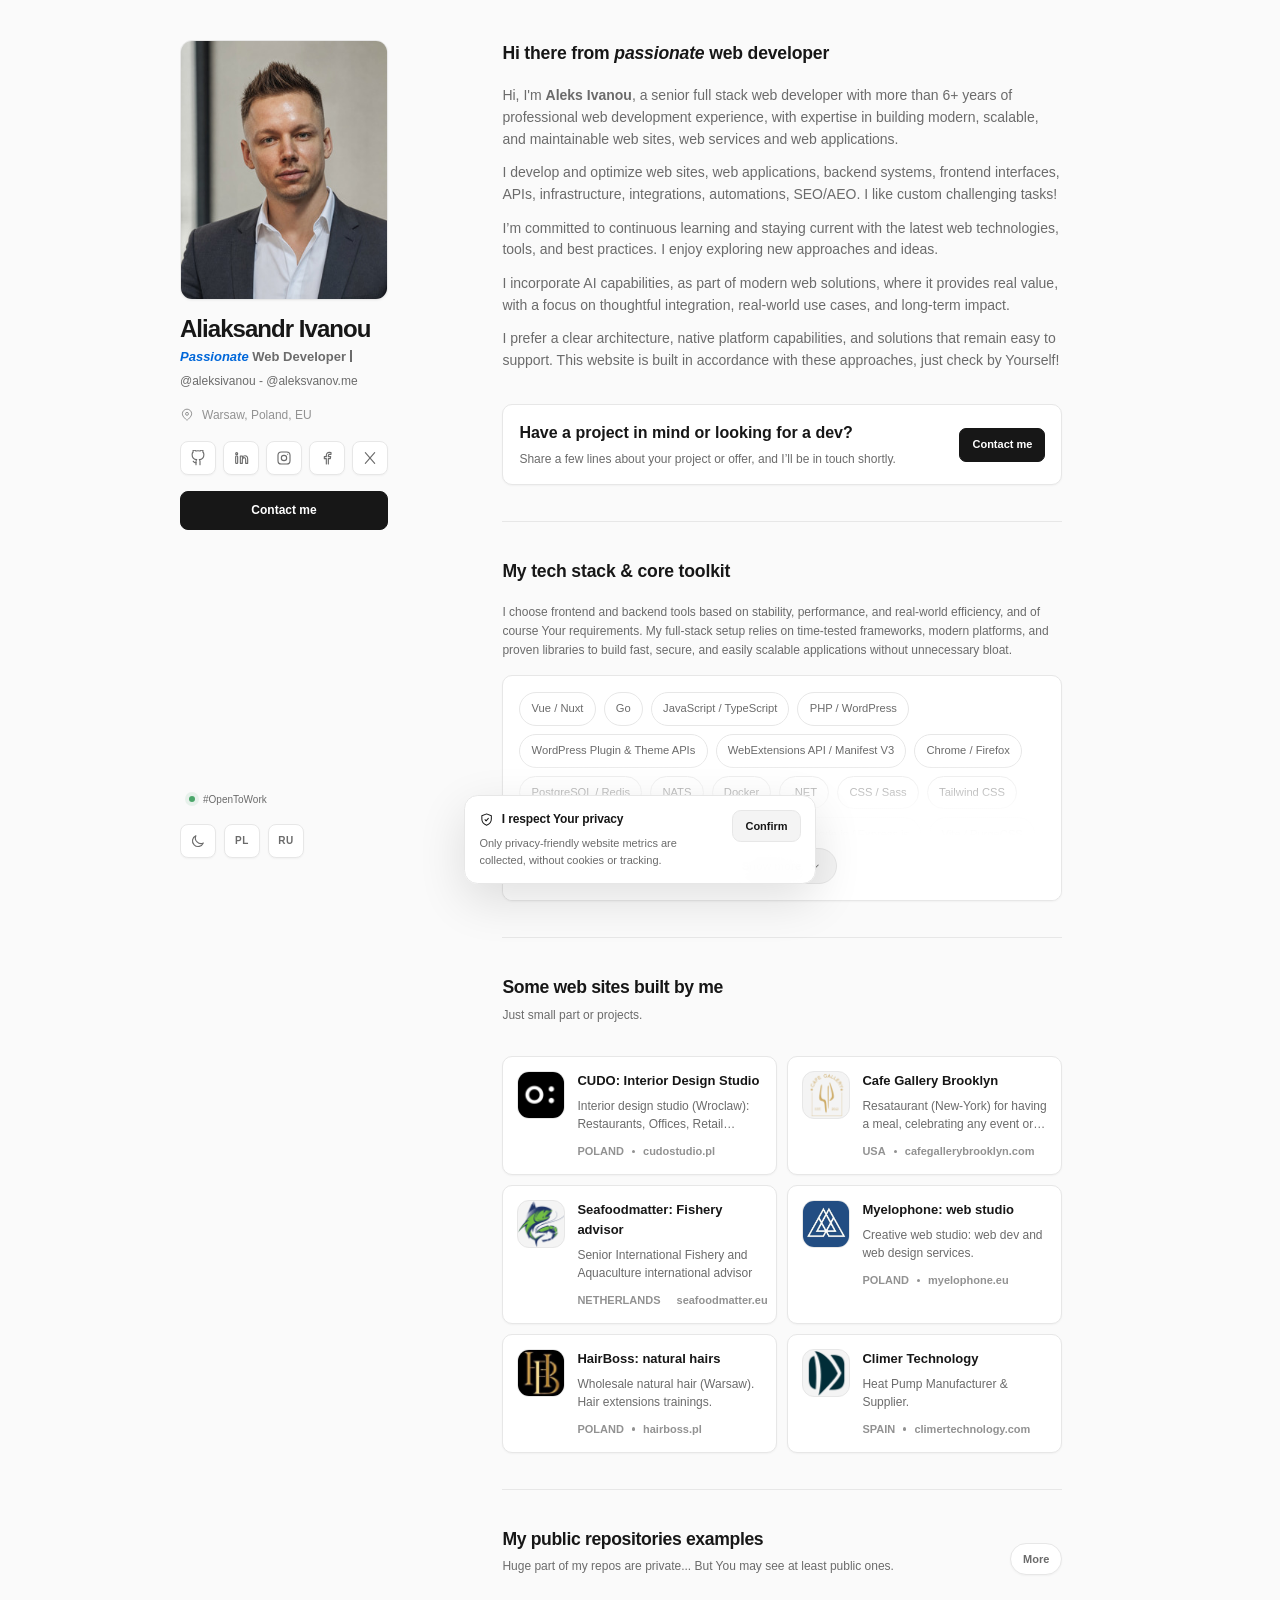
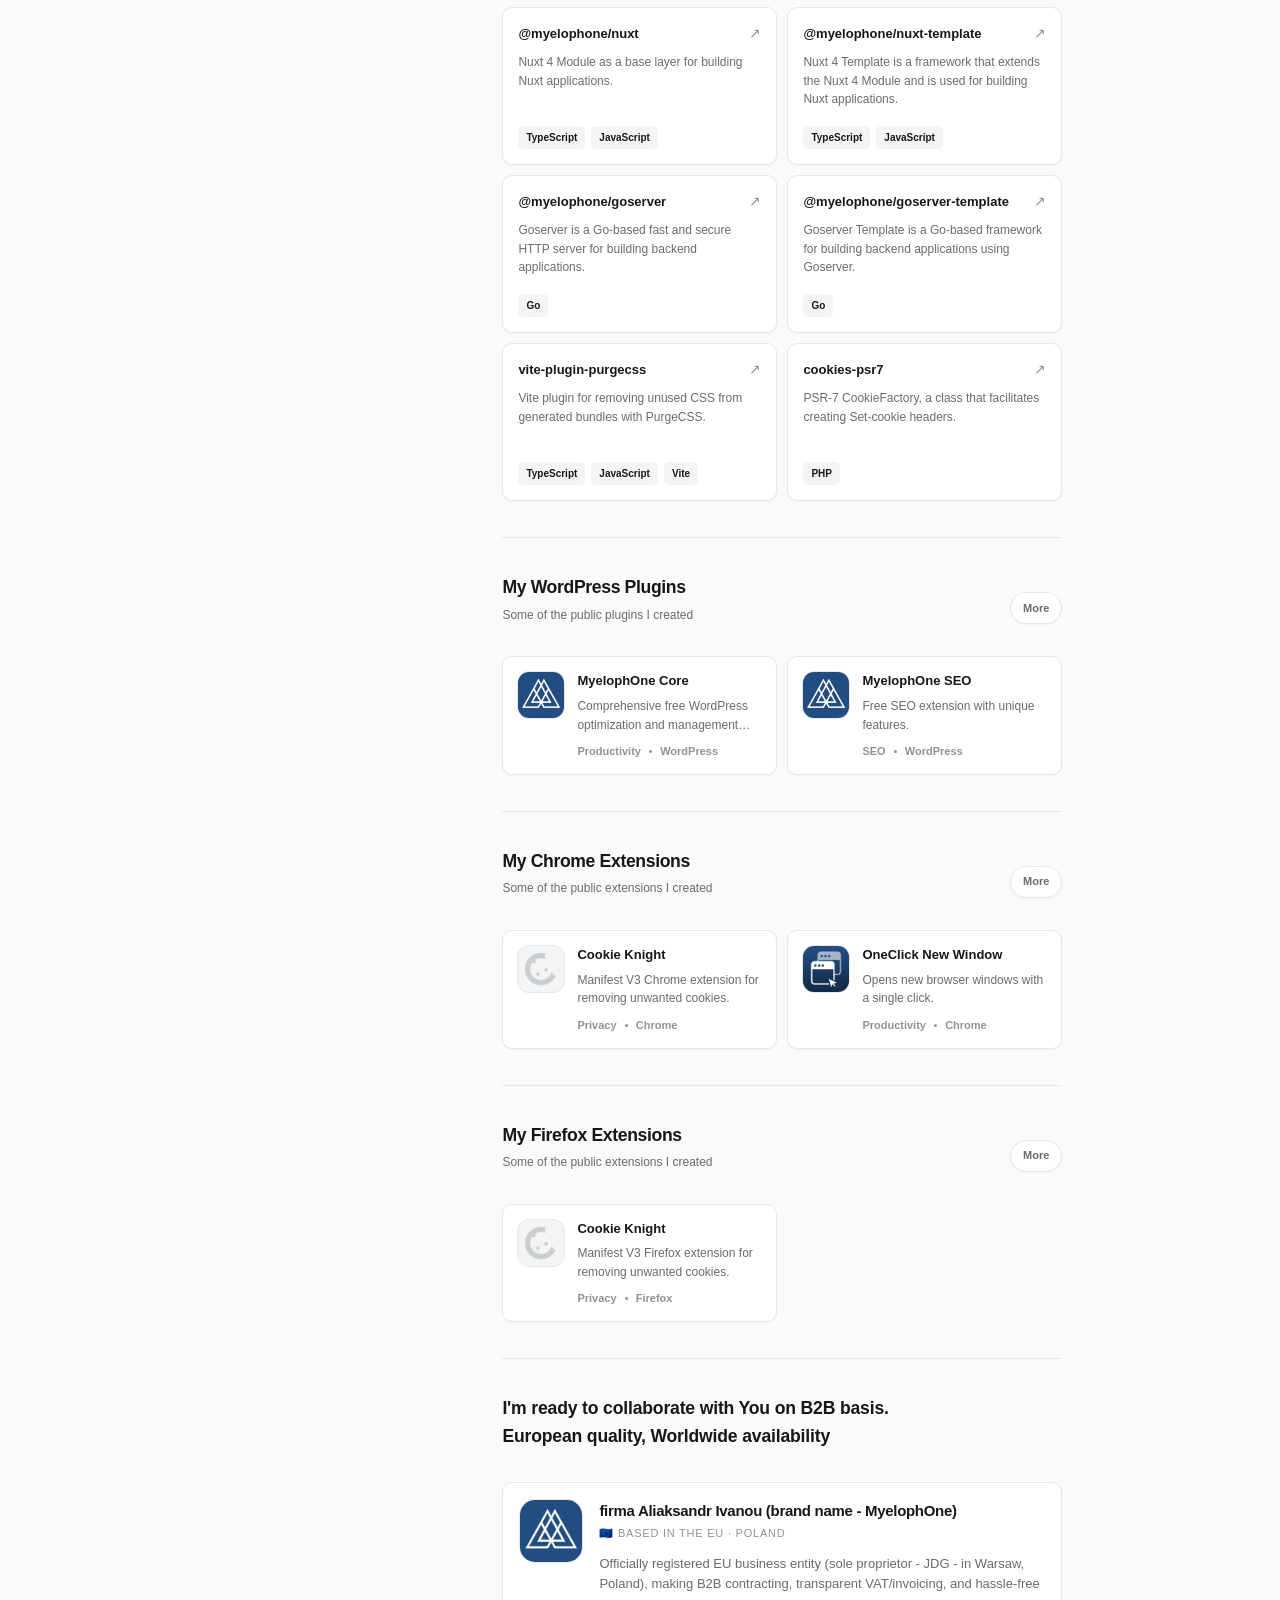
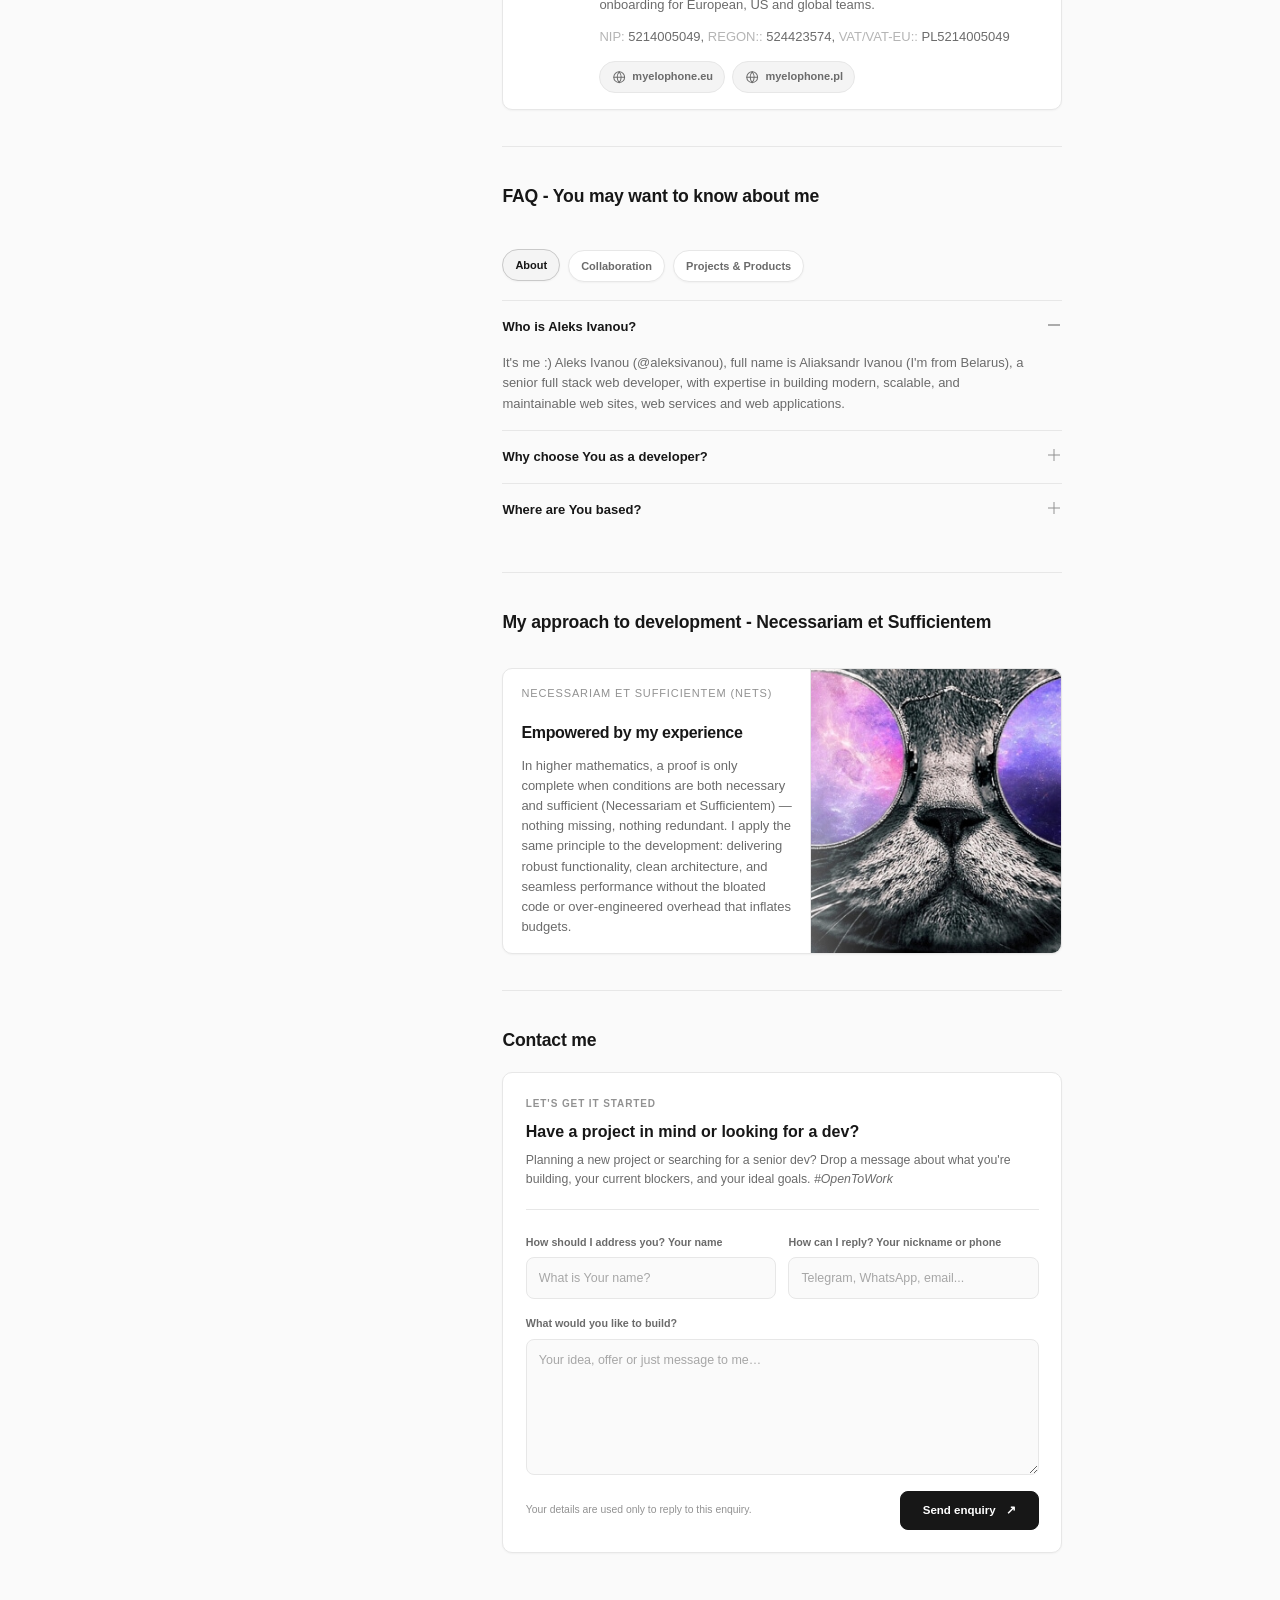
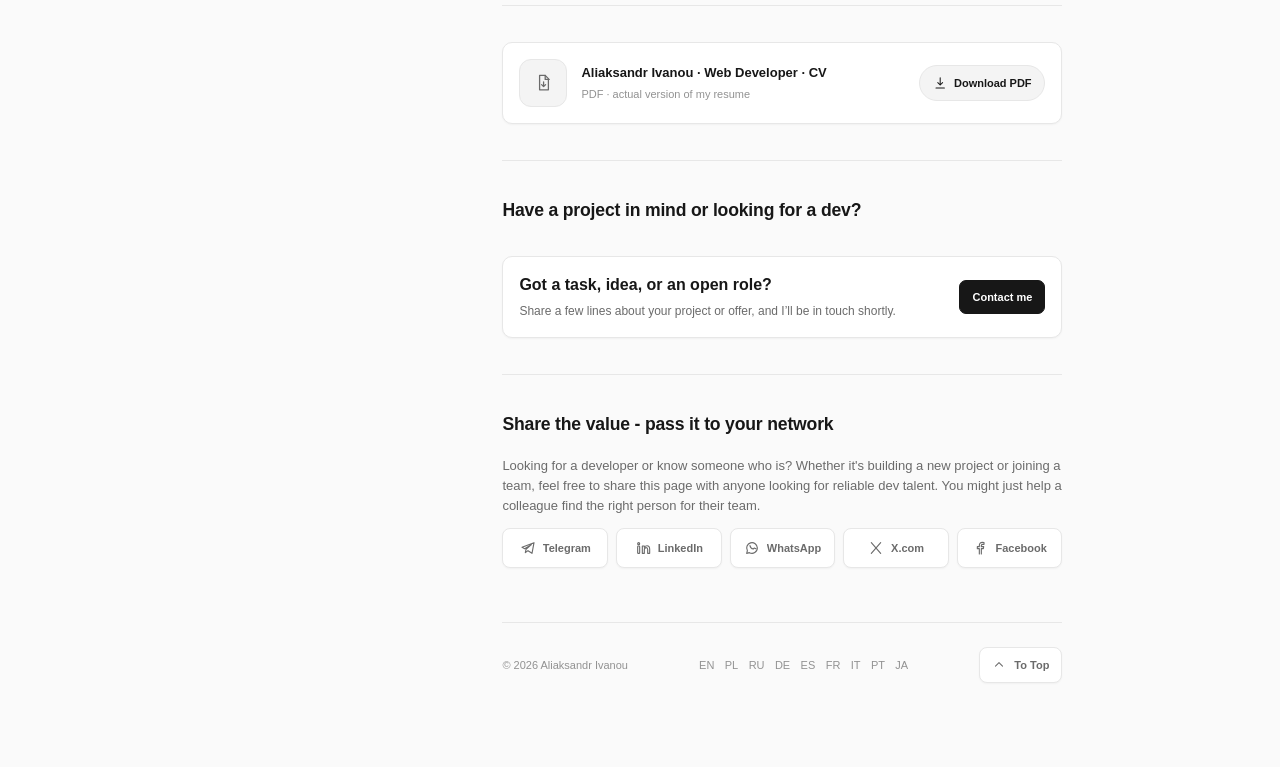
==== index.html @ 35d298eb "fix: add yandex verification" ====
<!doctype html>
<html lang="en" class="nojs">
	<head>
		<meta charset="utf-8" />
		<meta http-equiv="X-UA-Compatible" content="IE=edge,chrome=1" />
		<meta name="viewport" content="width=device-width, initial-scale=1.0" />

		<title>
			Aliaksandr Ivanou (@aleksivanou) ⚡ creative fullstack web developer
		</title>
		<meta
			name="description"
			content="Aleks Ivanou personal site. Crafting modern and high-performance web applications and packages. Professional custom web development. Founder of MyelophOne. Contact me!"
		/>

		<meta
			name="google-site-verification"
			content="4RHevsE_GWM59_ypshYfag6ITdRsAg734olgPGdm8Js"
		/>
		<meta name="yandex-verification" content="d016d982a6024deb" />

		<style>
			.nojs svg {
				max-width: 1rem;
			}
			.nojs .mobile-topbar,
			.nojs #principleFlip {
				display: none;
			}
			:root {
				--layout-width: 57.5rem;
				--sidebar-width: 13.75rem;
				--content-width: 35rem;
				--layout-gap: clamp(4.25rem, 8vw, 7rem);
				--desktop-top: 2.5rem;
				--border: #e7e7e7;
			}
			:root[data-theme="dark"] {
				--border: #292929;
			}
			.profile {
				position: fixed;
				top: var(--desktop-top);
				bottom: var(--desktop-top);
				left: max(1.5rem, calc((100vw - var(--layout-width)) / 2));
				z-index: 2;
				display: flex;
				width: var(--sidebar-width);
				min-height: 0;
				overflow-x: hidden;
				overflow-y: auto;
				overscroll-behavior-y: contain;
				scrollbar-width: thin;
				flex-direction: column;
				padding-right: 0.25rem;
			}
			.content {
				width: min(var(--content-width), calc(100% - 3rem));
				margin-left: max(
					calc(1.5rem + var(--sidebar-width) + var(--layout-gap)),
					calc(
						(100vw - var(--layout-width)) / 2 +
							var(--sidebar-width) + var(--layout-gap)
					)
				);
				padding-top: var(--desktop-top);
				padding-bottom: 5rem;
			}
			@media (max-width: 51.25rem) {
				.profile {
					position: relative;
					top: auto;
					bottom: auto;
					left: auto;
					width: min(calc(100% - 2rem), 38.75rem);
					min-height: 100dvh;
					max-height: none;
					margin: 0 auto;
					overflow: visible;
					padding: 1.5rem 0
						calc(1.125rem + env(safe-area-inset-bottom));
					align-items: center;
				}
				.content {
					width: min(calc(100% - 2rem), 38.75rem);
					margin: 0 auto;
					padding: 3.5rem 0 0;
					border-top: 0.0625rem solid var(--border);
				}
			}
			@media (max-width: 32.5rem) {
				.profile,
				.content {
					width: min(calc(100% - 1.75rem), 38.75rem);
				}
				.content {
					padding-top: 2.75rem;
				}
			}
			@media (max-height: 43.75rem) and (min-width: 51.3125rem) {
				.profile {
					top: 1.25rem;
					bottom: 1.25rem;
				}
				.content {
					padding-top: 1.25rem;
				}
			}
			@media print {
				.profile {
					position: static;
					float: left;
					width: 11.25rem;
					height: auto;
					overflow: visible;
					margin-right: 1.75rem;
					padding: 0;
				}
				.content {
					width: auto;
					margin: 0;
					padding: 0;
				}
			}
			html,
			body {
				max-width: 100% !important;
				margin: 0;
			}
			body {
				font-family:
					-apple-system, system-ui, BlinkMacSystemFont, "Segoe UI",
					Roboto, Oxygen, Ubuntu, sans-serif, color-emoji;
				background-color: #fff;
				color: #555;
				font-weight: 400;
				overflow-x: hidden !important;
			}
			img {
				max-width: 100% !important;
				height: auto;
				display: block;
			}
		</style>

		<meta
			name="keywords"
			content="Aliaksandr Ivanou, Aleks Ivanou, aleksivanou, frontend developer, web developer, MyelophOne owner"
		/>
		<meta name="author" content="Aliaksandr Ivanou" />
		<meta name="robots" content="index, follow" />
		<meta name="color-scheme" content="light dark" />
		<meta name="theme-color" content="#fafafa" id="themeColor" />
		<meta name="referrer" content="strict-origin-when-cross-origin" />
		<meta
			name="format-detection"
			content="telephone=no, address=no, email=no"
		/>
		<meta http-equiv="x-dns-prefetch-control" content="on" />

		<link rel="canonical" href="https://aleksivanov.me/" />
		<link rel="alternate" hreflang="ru" href="https://aleksivanov.me/ru/" />
		<link rel="alternate" hreflang="pl" href="https://aleksivanov.me/pl/" />
		<link rel="alternate" hreflang="de" href="https://aleksivanov.me/de/" />
		<link rel="alternate" hreflang="it" href="https://aleksivanov.me/it/" />
		<link rel="alternate" hreflang="fr" href="https://aleksivanov.me/fr/" />
		<link rel="alternate" hreflang="es" href="https://aleksivanov.me/es/" />
		<link rel="alternate" hreflang="pt" href="https://aleksivanov.me/pt/" />
		<link rel="alternate" hreflang="ja" href="https://aleksivanov.me/ja/" />
		<link rel="alternate" hreflang="en" href="https://aleksivanov.me/" />
		<link
			rel="alternate"
			hreflang="x-default"
			href="https://aleksivanov.me/"
		/>

		<link
			rel="preload"
			as="image"
			href="/assets/img/portrait-bashful-right-up.jpg"
			fetchpriority="low"
		/>

		<meta property="og:type" content="profile" />
		<meta property="og:locale" content="en_US" />
		<meta
			property="og:site_name"
			content="Aliaksandr Ivanou (@aleksivanou) ⚡ creative fullstack web developer"
		/>
		<meta
			property="og:title"
			content="Aliaksandr Ivanou (@aleksivanou) ⚡ creative fullstack web developer"
		/>
		<meta
			property="og:description"
			content="Personal site of Aleks Ivanou. Crafting modern and high-performance web applications and packages. Professional custom web development. Founder of MyelophOne. Contact me!"
		/>
		<meta property="og:url" content="https://aleksivanov.me/" />
		<meta
			property="og:image"
			content="https://aleksivanov.me/assets/img/social-cover.png"
		/>
		<meta
			property="og:image:alt"
			content="Aliaksandr Ivanou (@aleksivanou) ⚡ creative fullstack web developer"
		/>
		<meta property="profile:first_name" content="Aleks" />
		<meta property="profile:last_name" content="Ivanou" />
		<meta property="profile:username" content="aleksivanou" />

		<meta name="twitter:card" content="summary_large_image" />
		<meta
			name="twitter:title"
			content="Aliaksandr Ivanou (@aleksivanou) ⚡ creative fullstack web developer"
		/>
		<meta
			name="twitter:description"
			content="Personal site of Aleks Ivanou. Crafting modern and high-performance web applications and packages. Professional custom web development. Founder of MyelophOne. Contact me!"
		/>
		<meta
			name="twitter:image"
			content="https://aleksivanov.me/assets/img/social-cover.png"
		/>

		<link rel="schema.DC" href="http://purl.org/DC/elements/1.1/" />
		<meta
			name="DC.Title"
			content="Aliaksandr Ivanou (@aleksivanou) ⚡ creative fullstack web developer"
		/>
		<meta
			name="DC.Subject"
			content="Aliaksandr Ivanou (@aleksivanou) ⚡ creative fullstack web developer"
		/>
		<meta
			name="DC.Description"
			content="Personal site of Aleks Ivanou. Crafting modern and high-performance web applications and packages. Professional custom web development. Founder of MyelophOne. Contact me!"
		/>
		<meta name="DC.Contributor" content="https://aleksivanov.me" />
		<meta name="DC.Date" content="2026-08-12" />
		<meta name="DC.Identifier" content="https://aleksivanov.me" />
		<meta name="DC.Publisher.url" content="https://aleksivanov.me" />
		<meta name="DC.Type" content="Text" />
		<meta name="DC.Format" content="text/html" />
		<meta name="DC.Language" content="en_US" />
		<meta name="DC.coverage" content="World" />

		<link
			rel="apple-touch-icon"
			sizes="57x57"
			href="/assets/favicon/apple-icon-57x57.png"
		/>
		<link
			rel="apple-touch-icon"
			sizes="60x60"
			href="/assets/favicon/apple-icon-60x60.png"
		/>
		<link
			rel="apple-touch-icon"
			sizes="72x72"
			href="/assets/favicon/apple-icon-72x72.png"
		/>
		<link
			rel="apple-touch-icon"
			sizes="76x76"
			href="/assets/favicon/apple-icon-76x76.png"
		/>
		<link
			rel="apple-touch-icon"
			sizes="114x114"
			href="/assets/favicon/apple-icon-114x114.png"
		/>
		<link
			rel="apple-touch-icon"
			sizes="120x120"
			href="/assets/favicon/apple-icon-120x120.png"
		/>
		<link
			rel="apple-touch-icon"
			sizes="144x144"
			href="/assets/favicon/apple-icon-144x144.png"
		/>
		<link
			rel="apple-touch-icon"
			sizes="152x152"
			href="/assets/favicon/apple-icon-152x152.png"
		/>
		<link
			rel="apple-touch-icon"
			sizes="180x180"
			href="/assets/favicon/apple-icon-180x180.png"
		/>
		<link
			rel="icon"
			type="image/png"
			sizes="192x192"
			href="/assets/favicon/android-icon-192x192.png"
		/>
		<link
			rel="icon"
			type="image/png"
			sizes="32x32"
			href="/assets/favicon/favicon-32x32.png"
		/>
		<link
			rel="icon"
			type="image/png"
			sizes="96x96"
			href="/assets/favicon/favicon-96x96.png"
		/>
		<link
			rel="icon"
			type="image/png"
			sizes="16x16"
			href="/assets/favicon/favicon-16x16.png"
		/>
		<link rel="manifest" href="/manifest.json" />
		<meta name="msapplication-TileColor" content="#ffffff" />
		<meta
			name="msapplication-TileImage"
			content="/assets/favicon/ms-icon-144x144.png"
		/>
		<meta name="theme-color" content="#ffffff" />

		<script type="application/ld+json">
			{
				"@context": "https://schema.org",
				"@graph": [
					{
						"@context": "https://schema.org",
						"@type": "Person",
						"@id": "https://aleksivanov.me/#person",
						"name": "Aliaksandr Ivanou",
						"alternateName": "@aleksivanou",
						"url": "https://aleksivanov.me/",
						"image": "https://aleksivanov.me/assets/img/portrait-positive-calm.jpg",
						"jobTitle": "creative fullstack web developer",
						"description": "Crafting modern and high-performance web applications and packages. Professional custom web development. Founder of MyelophOne. Contact me!",
						"email": "mailto:aleks@meph.one",
						"sameAs": [
							"https://github.com/aleksivanou",
							"https://www.facebook.com/aleksivanov.me",
							"https://www.instagram.com/aleksivanov.me/",
							"https://www.youtube.com/@aleksivanou",
							"https://x.com/aleksivanou",
							"https://www.tiktok.com/@aleksivanov.me",
							"https://www.linkedin.com/in/aleksivanou/",
							"https://www.pinterest.com/aleksivanou/",
							"https://www.reddit.com/user/aleksivanou",
							"https://dribbble.com/aleksivanou",
							"https://teletype.in/@aleksivanov.me",
							"https://tenchat.ru/aleksivanou",
							"https://vk.com/aleksivanou"
						],
						"founder": {
							"@type": "Organization",
							"name": "MyelophOne",
							"url": "https://myeloph.one"
						},
						"knowsAbout": [
							"Nuxt.js",
							"React",
							"Vue.js",
							"CSS",
							"SCSS",
							"JavaScript",
							"TypeScript",
							"Node.js",
							"Go",
							"PostgreSQL",
							"Frontend Development",
							"Backend Development",
							"Web Performance",
							"Web Accessibility",
							"Microservices Architecture",
							"Responsive Web Design"
						]
					},
					{
						"@type": "Organization",
						"@id": "https://myeloph.one/#organization",
						"name": "MyelophOne",
						"url": "https://myeloph.one",
						"legalName": "Aliaksandr Ivanou",
						"founder": {
							"@id": "https://aleksivanov.me"
						},
						"brand": {
							"@type": "Brand",
							"name": "MyelophOne"
						},
						"alternateName": [
							"MyelophOne",
							"@MyelophOne",
							"Myeloph.One",
							"@Myeloph.One",
							"MelophOne",
							"Meloph.One",
							"MephOne",
							"Meph.One",
							"Миелофон",
							"МиелофонЪ",
							"Aliaksandr Ivanou JDG"
						]
					},
					{
						"@context": "https://schema.org",
						"@type": "WebSite",
						"name": "MyelophOne",
						"alternateName": [
							"@aleksivanou",
							"@aleksivanov.me",
							"aleksivanov.me",
							"Myelophone Founder and Owner",
							"Myeloph.One Founder and Owner",
							"Meph.One Founder and Owner",
							"Meloph.One Founder and Owner"
						],
						"url": "https://aleksivanov.me/",
						"publisher": {
							"@id": "https://aleksivanov.me/#person"
						}
					},
					{
						"@type": "FAQPage",
						"@id": "https://aleksivanov.me/#faq",
						"mainEntity": [
							{
								"@type": "Question",
								"name": "Who is Aleks Ivanou?",
								"acceptedAnswer": {
									"@type": "Answer",
									"text": "It's me :) Aleks Ivanou (@aleksivanou), full name is Aliaksandr Ivanou (I'm from Belarus), a senior full stack web developer, with expertise in building modern, scalable, and maintainable web sites, web services and web applications."
								}
							},
							{
								"@type": "Question",
								"name": "Why choose You as a developer?",
								"acceptedAnswer": {
									"@type": "Answer",
									"text": "I bring together experience, creativity, and strong technical problem-solving. I build complex, scalable solutions with a focus on performance, optimization, clean architecture, and great user experience."
								}
							},
							{
								"@type": "Question",
								"name": "Where are You based?",
								"acceptedAnswer": {
									"@type": "Answer",
									"text": "I’m based in Warsaw, Poland, and work with clients worldwide. I also collaborate remotely with companies, startups, B2B projects, and teams across different countries and time zones."
								}
							},
							{
								"@type": "Question",
								"name": "How can I contact You?",
								"acceptedAnswer": {
									"@type": "Answer",
									"text": "You can contact me directly through the contact form on this website or by email. Send a short description of your project, goals, and preferred type of collaboration, and I’ll get back to You with the next steps."
								}
							},
							{
								"@type": "Question",
								"name": "Are You available for hire?",
								"acceptedAnswer": {
									"@type": "Answer",
									"text": "Yes. I’m open to interesting projects and long-term opportunities, subject to my current commitments and any required transition period."
								}
							},
							{
								"@type": "Question",
								"name": "Are you available for part-time engagements?",
								"acceptedAnswer": {
									"@type": "Answer",
									"text": "Yes. I’m open to part-time engagements, ongoing projects, and flexible collaborations, depending on my current commitments."
								}
							},
							{
								"@type": "Question",
								"name": "Do you work B2B?",
								"acceptedAnswer": {
									"@type": "Answer",
									"text": "Yes. I work (as Polish JDG) with companies and clients on a B2B basis, including project-based work, ongoing development, and long-term collaborations."
								}
							},
							{
								"@type": "Question",
								"name": "How can we work together?",
								"acceptedAnswer": {
									"@type": "Answer",
									"text": "We can work together on a fixed project, a development package, an ongoing part-time engagement, or a longer-term B2B collaboration, depending on your needs."
								}
							},
							{
								"@type": "Question",
								"name": "Aleks Ivanou - full stack web developer",
								"acceptedAnswer": {
									"@type": "Answer",
									"text": "I’m a senior full-stack developer who thrives on solving complex technical challenges, untangling messy architectures, and bringing ambitious ideas to life."
								}
							},
							{
								"@type": "Question",
								"name": "Aleks Ivanou - brand MyelophOne Founder and Owner",
								"acceptedAnswer": {
									"@type": "Answer",
									"text": "Founder and Owner of MyelophOne (@myeloph.one) - creative web development focused on modern websites, digital products, and custom web development."
								}
							},
							{
								"@type": "Question",
								"name": "Aleks Ivanou - Chrome extensions developer",
								"acceptedAnswer": {
									"@type": "Answer",
									"text": "I create and develop Chrome extensions and browser tools, from lightweight productivity utilities to more advanced custom solutions (such as OneClick New Window and Cookie Knight), available in the Chrome Web Store."
								}
							},
							{
								"@type": "Question",
								"name": "Aleks Ivanou - Firefox extensions developer",
								"acceptedAnswer": {
									"@type": "Answer",
									"text": "I create and develop custom Firefox extensions and cross-browser tools, including productivity, automation, and utility solutions (such as Cookie Knight), available in the Mozilla Add-ons Store."
								}
							},
							{
								"@type": "Question",
								"name": "Aleks Ivanou - WordPress plugins developer",
								"acceptedAnswer": {
									"@type": "Answer",
									"text": "I create and develop custom WordPress plugins focused on performance, SEO, automation, and practical website functionality (such as MyelophOne Core and MyelophOne SEO), available on WordPress.org."
								}
							},
							{
								"@type": "Question",
								"name": "Aleks Ivanou - @myelophone/nuxt developer",
								"acceptedAnswer": {
									"@type": "Answer",
									"text": "I create and develop front-end components and custom solution using Nuxt.js, focusing on performance, SEO, and user experience."
								}
							},
							{
								"@type": "Question",
								"name": "Aleks Ivanou - @myelophone/goserver developer",
								"acceptedAnswer": {
									"@type": "Answer",
									"text": "I create and develop back-end service and custom solution using Go, focusing on performance, scalability, and security."
								}
							}
						]
					}
				]
			}
		</script>

		<script>
			(() => {
				const savedTheme = localStorage.getItem("theme");
				const preferredTheme = window.matchMedia(
					"(prefers-color-scheme: dark)",
				).matches
					? "dark"
					: "light";

				document.documentElement.dataset.theme =
					savedTheme || preferredTheme;
			})();
		</script>

		<link rel="stylesheet" href="/assets/css/styles.css" />
	</head>

	<body id="page-top">
		<header class="mobile-topbar" id="mobileTopbar">
			<div class="mobile-topbar-copy">
				<p class="mobile-topbar-name">Aliaksandr Ivanou</p>
				<p class="mobile-topbar-principle">
					Necessariam et Sufficientem
				</p>
			</div>

			<div>
				<a
					class="mobile-topbar-link"
					href="https://linkedin.com/in/aleksivanou"
					target="_blank"
					rel="me noopener noreferrer"
					aria-label="LinkedIn"
				>
					<svg viewBox="0 0 24 24" aria-hidden="true">
						<rect x="4" y="9" width="3" height="11" rx="1" />
						<circle cx="5.5" cy="5.5" r="1.5" />
						<path
							d="M11 20V9h3v1.8c1-1.5 2.3-2.2 4-2.2 2.7 0 4 1.8 4 5.1V20h-3v-5.7c0-1.9-.7-2.9-2.2-2.9-1.7 0-2.8 1.2-2.8 3.4V20h-3Z"
						/>
					</svg>
				</a>

				<a
					class="mobile-topbar-link"
					href="https://github.com/aleksivanou"
					target="_blank"
					rel="me noopener noreferrer"
					aria-label="GitHub"
				>
					<svg viewBox="0 0 24 24" aria-hidden="true">
						<path
							d="M15 22v-4a4.8 4.8 0 0 0-1-3.5c3.3-.4 6.8-1.6 6.8-7.4A5.8 5.8 0 0 0 19.3 3 5.4 5.4 0 0 0 19.1 0S17.9-.4 15 1.5a13.4 13.4 0 0 0-6 0C6.1-.4 4.9 0 4.9 0a5.4 5.4 0 0 0-.2 3A5.8 5.8 0 0 0 3.2 7.1c0 5.8 3.5 7 6.8 7.4A4.8 4.8 0 0 0 9 18v4"
						/>
						<path d="M9 19c-3 .9-3-1.5-4.2-2" />
					</svg>
				</a>
			</div>
		</header>
		<a class="skip-link" href="#content">Go to content</a>

		<aside class="profile" aria-label="Main Info">
			<div class="profile-main">
				<div class="portrait-shake" id="portraitShake">
					<div class="portrait">
						<span
							class="portrait-hit-flash"
							aria-hidden="true"
						></span>
						<span class="portrait-fallback" aria-hidden="true"
							>AI</span
						>

						<img
							id="mainPortrait"
							src="/assets/img/portrait-positive-calm.jpg"
							data-default-src="/assets/img/portrait-positive-calm.jpg"
							data-complete-src="/assets/img/portrait-bashful-right-up.jpg"
							data-fight-images="/assets/img/portrait-bashful.jpg,/assets/img/portrait-curious.jpg,/assets/img/portrait-playful-skepticism.jpg,/assets/img/portrait-pleasant-surprise.jpg,/assets/img/portrait-bashful-right-up.jpg"
							width="440"
							height="550"
							alt="Aliaksandr Ivanou (@aleksivanou) ⚡ MyelophOne Founder and Owner"
							loading="lazy"
							decoding="async"
							fetchpriority="low"
							onerror="this.hidden = true"
						/>
					</div>
				</div>

				<div>
					<h1 class="name">Aliaksandr Ivanou</h1>
					<p class="role">
						<b><i>Passionate</i> Web Developer</b
						><span class="typing-caret" aria-hidden="true"></span>
					</p>
					<p class="contact-description">
						@aleksivanou - @aleksvanov.me
					</p>
				</div>

				<p class="location">
					<svg viewBox="0 0 24 24" fill="none" aria-hidden="true">
						<path
							d="M20 10c0 5-8 11-8 11S4 15 4 10a8 8 0 1 1 16 0Z"
							stroke="currentColor"
							stroke-width="1.7"
						/>
						<circle
							cx="12"
							cy="10"
							r="2.5"
							stroke="currentColor"
							stroke-width="1.7"
						/>
					</svg>
					Warsaw, Poland, EU
				</p>

				<nav class="social-links" aria-label="Social links">
					<a
						class="social-link"
						href="https://github.com/aleksivanou"
						target="_blank"
						rel="me noopener noreferrer"
						aria-label="GitHub"
					>
						<svg viewBox="0 0 24 24" aria-hidden="true">
							<path
								d="M15 22v-4a4.8 4.8 0 0 0-1-3.5c3.3-.4 6.8-1.6 6.8-7.4A5.8 5.8 0 0 0 19.3 3 5.4 5.4 0 0 0 19.1 0S17.9-.4 15 1.5a13.4 13.4 0 0 0-6 0C6.1-.4 4.9 0 4.9 0a5.4 5.4 0 0 0-.2 3A5.8 5.8 0 0 0 3.2 7.1c0 5.8 3.5 7 6.8 7.4A4.8 4.8 0 0 0 9 18v4"
							/>
							<path d="M9 19c-3 .9-3-1.5-4.2-2" />
						</svg>
					</a>

					<a
						class="social-link"
						href="https://linkedin.com/in/aleksivanou"
						target="_blank"
						rel="me noopener noreferrer"
						aria-label="LinkedIn"
					>
						<svg viewBox="0 0 24 24" aria-hidden="true">
							<rect x="4" y="9" width="3" height="11" rx="1" />
							<circle cx="5.5" cy="5.5" r="1.5" />
							<path
								d="M11 20V9h3v1.8c1-1.5 2.3-2.2 4-2.2 2.7 0 4 1.8 4 5.1V20h-3v-5.7c0-1.9-.7-2.9-2.2-2.9-1.7 0-2.8 1.2-2.8 3.4V20h-3Z"
							/>
						</svg>
					</a>

					<a
						class="social-link"
						href="https://www.instagram.com/aleksivanov.me/"
						target="_blank"
						rel="me noopener noreferrer"
						aria-label="Instagram"
					>
						<svg viewBox="0 0 24 24" aria-hidden="true">
							<rect x="3" y="3" width="18" height="18" rx="5" />
							<circle cx="12" cy="12" r="4" />
							<circle
								cx="17.5"
								cy="6.5"
								r=".8"
								fill="currentColor"
								stroke="none"
							/>
						</svg>
					</a>

					<a
						class="social-link"
						href="https://www.facebook.com/aleksivanov.me"
						target="_blank"
						rel="me noopener noreferrer"
						aria-label="Facebook"
					>
						<svg viewBox="0 0 24 24" aria-hidden="true">
							<path
								d="M14 21v-8h3l.5-3H14V8.2c0-1 .4-1.7 1.8-1.7H18V3.8c-.7-.1-1.5-.2-2.4-.2-2.8 0-4.6 1.7-4.6 4.8V10H8v3h3v8"
							/>
						</svg>
					</a>

					<a
						class="social-link"
						href="https://x.com/aleksivanou"
						target="_blank"
						rel="me noopener noreferrer"
						aria-label="X.com"
					>
						<svg viewBox="0 0 24 24" aria-hidden="true">
							<path d="M5 4l14 16M19 4 5 20" />
						</svg>
					</a>
				</nav>

				<a class="contact-link" href="#contact-form-root">
					Contact me
				</a>
			</div>

			<div class="profile-footer">
				<span class="availability">#OpenToWork</span>

				<div class="profile-controls" aria-label="Page settings">
					<button
						class="theme-toggle"
						id="themeToggle"
						type="button"
						aria-label="Toggle theme"
					>
						<svg
							class="moon-icon"
							viewBox="0 0 24 24"
							fill="none"
							aria-hidden="true"
						>
							<path
								d="M20 15.2A8.5 8.5 0 0 1 8.8 4 8.5 8.5 0 1 0 20 15.2Z"
								stroke="currentColor"
								stroke-width="1.7"
								stroke-linecap="round"
								stroke-linejoin="round"
							/>
						</svg>

						<svg
							class="sun-icon"
							viewBox="0 0 24 24"
							fill="none"
							aria-hidden="true"
						>
							<circle
								cx="12"
								cy="12"
								r="3.5"
								stroke="currentColor"
								stroke-width="1.7"
							/>
							<path
								d="M12 2v2m0 16v2M4.93 4.93l1.42 1.42m11.3 11.3 1.42 1.42M2 12h2m16 0h2M4.93 19.07l1.42-1.42m11.3-11.3 1.42-1.42"
								stroke="currentColor"
								stroke-width="1.7"
								stroke-linecap="round"
							/>
						</svg>
					</button>

					<a
						class="language-link"
						href="/pl/"
						hreflang="pl"
						lang="pl"
						aria-label="Wersja polska"
					>
						PL
					</a>

					<a
						class="language-link"
						href="/ru/"
						hreflang="ru"
						lang="ru"
						aria-label="Русская версия"
					>
						RU
					</a>
				</div>
			</div>
		</aside>

		<button
			class="principle"
			id="principleFlip"
			type="button"
			aria-label="Easter egg"
		>
			Necessariam et Sufficientem
		</button>

		<main class="content" id="content">
			<section class="section" aria-labelledby="about-title">
				<div
					class="language-notice"
					id="languageNotice"
					data-nosnippet
					aria-live="polite"
				>
					<span id="languageNoticeText"></span>
					<a
						class="language-notice-link"
						id="languageNoticeLink"
						href="/"
						hreflang="en"
						lang="en"
					>
						Open English version
					</a>
				</div>

				<h2 class="section-title" id="about-title">
					Hi there from <i>passionate</i> web developer
				</h2>

				<p class="prose">
					Hi, I'm <b>Aleks Ivanou</b>, a senior full stack web
					developer with more than <span class="expyears">6</span>+
					years of professional web development experience, with
					expertise in building modern, scalable, and maintainable web
					sites, web services and web applications.
				</p>

				<p class="prose">
					I develop and optimize web sites, web applications, backend
					systems, frontend interfaces, APIs, infrastructure,
					integrations, automations, SEO/AEO. I like custom
					challenging tasks!
				</p>

				<p class="prose">
					I’m committed to continuous learning and staying current
					with the latest web technologies, tools, and best practices.
					I enjoy exploring new approaches and ideas.
				</p>

				<p class="prose">
					I incorporate AI capabilities, as part of modern web
					solutions, where it provides real value, with a focus on
					thoughtful integration, real-world use cases, and long-term
					impact.
				</p>

				<p class="prose">
					I prefer a clear architecture, native platform capabilities,
					and solutions that remain easy to support. This website is
					built in accordance with these approaches, just check by
					Yourself!
				</p>

				<div class="contact-card" style="margin-top: 2rem">
					<div>
						<h5 class="contact-title">
							Have a project in mind or looking for a dev?
						</h5>
						<p class="contact-description">
							Share a few lines about your project or offer, and
							I’ll be in touch shortly.
						</p>
					</div>

					<a class="contact-button" href="#contact-form-root">
						Contact me
					</a>
				</div>
			</section>

			<section class="section" aria-labelledby="logos-title">
				<h4 class="section-title" id="logos-title">
					My tech stack & core toolkit
				</h4>

				<div class="desc-card">
					<p class="contact-description">
						I choose frontend and backend tools based on stability,
						performance, and real-world efficiency, and of course
						Your requirements. My full-stack setup relies on
						time-tested frameworks, modern platforms, and proven
						libraries to build fast, secure, and easily scalable
						applications without unnecessary bloat.
					</p>
				</div>

				<div class="story-card" id="storyCard">
					<div class="story-content" id="storyContent">
						<ul class="tag-list" aria-label="Technologies">
							<li>Vue / Nuxt</li>
							<li>Go</li>
							<li>JavaScript / TypeScript</li>
							<li>PHP / WordPress</li>
							<li>WordPress Plugin &amp; Theme APIs</li>
							<li>WebExtensions API / Manifest V3</li>
							<li>Chrome / Firefox</li>
							<li>PostgreSQL / Redis</li>
							<li>NATS</li>
							<li>Docker</li>
							<li>.NET</li>
							<li>CSS / Sass</li>
							<li>Tailwind CSS</li>
							<li>React</li>
							<li>Preact</li>
							<li>React Native</li>
							<li>Java</li>
							<li>Node.js / Express.js</li>
							<li>Vite / PurgeCSS</li>
							<li>Composer / PSR-7</li>
							<li>Python</li>
							<li>Git / GitHub Actions</li>
							<li>MySQL / MongoDB</li>
							<li>Azure</li>
							<li>Jest / Vitest / Playwright</li>
							<li>Sentry</li>
							<li>Zustand</li>
							<li>HTML5 / CSS3</li>
						</ul>
					</div>

					<div class="story-footer">
						<button
							class="story-toggle"
							id="storyToggle"
							type="button"
							aria-expanded="false"
							aria-controls="storyContent"
						>
							<span>Show more</span>
							<svg viewBox="0 0 24 24" aria-hidden="true">
								<path d="m7 10 5 5 5-5" />
							</svg>
						</button>
					</div>
				</div>
			</section>

			<section class="section" aria-labelledby="websites-title">
				<div class="extensions-head">
					<div>
						<h4 class="extensions-heading" id="websites-title">
							Some web sites built by me
						</h4>
						<p class="extensions-subtitle">
							Just small part or projects.
						</p>
					</div>
				</div>

				<div class="extensions-grid">
					<a
						class="extension-card"
						href="https://cudostudio.pl/"
						aria-label="Open cudostudio.pl website by @aleksivanou"
						target="_blank"
						rel="noopener noreferrer"
					>
						<span class="extension-icon">
							<img
								src="/assets/img/cudo.png"
								width="96"
								height="96"
								alt=""
								loading="lazy"
								decoding="async"
								onerror="this.hidden = true"
							/>
							<span
								class="extension-icon-fallback"
								aria-hidden="true"
								>CUDO</span
							>
						</span>

						<span>
							<h6 class="extension-title">
								CUDO: Interior Design Studio
							</h6>
							<p class="extension-description">
								Interior design studio (Wroclaw): Restaurants,
								Offices, Retail spaces
							</p>
							<span class="extension-meta">
								POLAND
								<span
									class="extension-meta-dot"
									aria-hidden="true"
								></span>
								cudostudio.pl
							</span>
						</span>
					</a>

					<a
						class="extension-card"
						href="https://cafegallerybrooklyn.com/"
						aria-label="Open cafegallerybrooklyn.com website by @aleksivanou"
						target="_blank"
						rel="noopener noreferrer"
					>
						<span class="extension-icon">
							<img
								src="/assets/img/cafegallery.png"
								width="96"
								height="96"
								alt=""
								loading="lazy"
								decoding="async"
								onerror="this.hidden = true"
							/>
							<span
								class="extension-icon-fallback"
								aria-hidden="true"
								>CG</span
							>
						</span>

						<span>
							<h6 class="extension-title">
								Cafe Gallery Brooklyn
							</h6>
							<p class="extension-description">
								Resataurant (New-York) for having a meal,
								celebrating any event or ordering delivery
							</p>
							<span class="extension-meta">
								USA
								<span
									class="extension-meta-dot"
									aria-hidden="true"
								></span>
								cafegallerybrooklyn.com
							</span>
						</span>
					</a>

					<a
						class="extension-card"
						href="https://seafoodmatter.eu/"
						aria-label="Open seafoodmatter.eu website by @aleksivanou"
						target="_blank"
						rel="noopener noreferrer"
					>
						<span class="extension-icon">
							<img
								src="/assets/img/seafoodmatter.png"
								width="96"
								height="96"
								alt=""
								loading="lazy"
								decoding="async"
								onerror="this.hidden = true"
							/>
							<span
								class="extension-icon-fallback"
								aria-hidden="true"
								>SM</span
							>
						</span>

						<span>
							<h6 class="extension-title">
								Seafoodmatter: Fishery advisor
							</h6>
							<p class="extension-description">
								Senior International Fishery and Aquaculture
								international advisor
							</p>
							<span class="extension-meta">
								NETHERLANDS
								<span
									class="extension-meta-dot"
									aria-hidden="true"
								></span>
								seafoodmatter.eu
							</span>
						</span>
					</a>

					<a
						class="extension-card"
						href="https://myelophone.eu/"
						aria-label="Open myelophone.eu website by @aleksivanou"
						target="_blank"
						rel="noopener noreferrer"
					>
						<span class="extension-icon">
							<img
								src="/assets/img/myelophone.jpg"
								width="96"
								height="96"
								alt=""
								loading="lazy"
								decoding="async"
								onerror="this.hidden = true"
							/>
							<span
								class="extension-icon-fallback"
								aria-hidden="true"
								>MY</span
							>
						</span>

						<span>
							<h6 class="extension-title">
								Myelophone: web studio
							</h6>
							<p class="extension-description">
								Creative web studio: web dev and web design
								services.
							</p>
							<span class="extension-meta">
								POLAND
								<span
									class="extension-meta-dot"
									aria-hidden="true"
								></span>
								myelophone.eu
							</span>
						</span>
					</a>

					<a
						class="extension-card"
						href="https://hairboss.pl/"
						aria-label="Open hairboss.pl website by @aleksivanou"
						target="_blank"
						rel="noopener noreferrer"
					>
						<span class="extension-icon">
							<img
								src="/assets/img/hairboss.jpg"
								width="96"
								height="96"
								alt=""
								loading="lazy"
								decoding="async"
								onerror="this.hidden = true"
							/>
							<span
								class="extension-icon-fallback"
								aria-hidden="true"
								>HB</span
							>
						</span>

						<span>
							<h6 class="extension-title">
								HairBoss: natural hairs
							</h6>
							<p class="extension-description">
								Wholesale natural hair (Warsaw). Hair extensions
								trainings.
							</p>
							<span class="extension-meta">
								POLAND
								<span
									class="extension-meta-dot"
									aria-hidden="true"
								></span>
								hairboss.pl
							</span>
						</span>
					</a>

					<a
						class="extension-card"
						href="https://climertechnology.com/"
						aria-label="Open climertechnology.com website by @aleksivanou"
						target="_blank"
						rel="noopener noreferrer"
					>
						<span class="extension-icon">
							<img
								src="/assets/img/climer.png"
								width="96"
								height="96"
								alt=""
								loading="lazy"
								decoding="async"
								onerror="this.hidden = true"
							/>
							<span
								class="extension-icon-fallback"
								aria-hidden="true"
								>CT</span
							>
						</span>

						<span>
							<h6 class="extension-title">Climer Technology</h6>
							<p class="extension-description">
								Heat Pump Manufacturer &amp; Supplier.
							</p>
							<span class="extension-meta">
								SPAIN
								<span
									class="extension-meta-dot"
									aria-hidden="true"
								></span>
								climertechnology.com
							</span>
						</span>
					</a>
				</div>
			</section>

			<section class="section" aria-labelledby="repos-title">
				<div class="extensions-head">
					<div>
						<h3 class="extensions-heading" id="repos-title">
							My public repositories examples
						</h3>
						<p class="extensions-subtitle">
							Huge part of my repos are private... But You may see
							at least public ones.
						</p>
					</div>

					<a
						class="extensions-more"
						href="https://github.com/orgs/MyelophOne/repositories"
						target="_blank"
					>
						More
					</a>
				</div>

				<div class="projects">
					<a
						class="project"
						href="https://github.com/MyelophOne/nuxt"
						aria-label="Open Nuxt Project"
						target="_blank"
					>
						<div class="project-header">
							<h6 class="project-title">@myelophone/nuxt</h6>
							<span class="project-arrow" aria-hidden="true"
								>↗</span
							>
						</div>

						<p class="project-description">
							Nuxt 4 Module as a base layer for building Nuxt
							applications.
						</p>

						<div class="tags" aria-label="Project Stack">
							<span class="tag">TypeScript</span>
							<span class="tag">JavaScript</span>
						</div>
					</a>

					<a
						class="project"
						href="https://github.com/MyelophOne/nuxt-template"
						aria-label="Open Nuxt Template Project"
						target="_blank"
					>
						<div class="project-header">
							<h6 class="project-title">
								@myelophone/nuxt-template
							</h6>
							<span class="project-arrow" aria-hidden="true"
								>↗</span
							>
						</div>

						<p class="project-description">
							Nuxt 4 Template is a framework that extends the Nuxt
							4 Module and is used for building Nuxt applications.
						</p>

						<div class="tags" aria-label="Project Stack">
							<span class="tag">TypeScript</span>
							<span class="tag">JavaScript</span>
						</div>
					</a>

					<a
						class="project"
						href="https://github.com/MyelophOne/goserver"
						aria-label="Open Goserver Project"
						target="_blank"
					>
						<div class="project-header">
							<h6 class="project-title">@myelophone/goserver</h6>
							<span class="project-arrow" aria-hidden="true"
								>↗</span
							>
						</div>

						<p class="project-description">
							Goserver is a Go-based fast and secure HTTP server
							for building backend applications.
						</p>

						<div class="tags" aria-label="Project Stack">
							<span class="tag">Go</span>
						</div>
					</a>

					<a
						class="project"
						href="https://github.com/MyelophOne/goserver-template"
						aria-label="Open Goserver Template Project"
						target="_blank"
					>
						<div class="project-header">
							<h6 class="project-title">
								@myelophone/goserver-template
							</h6>
							<span class="project-arrow" aria-hidden="true"
								>↗</span
							>
						</div>

						<p class="project-description">
							Goserver Template is a Go-based framework for
							building backend applications using Goserver.
						</p>

						<div class="tags" aria-label="Project Stack">
							<span class="tag">Go</span>
						</div>
					</a>

					<a
						class="project"
						href="https://github.com/MyelophOne/vite-plugin-purgecss"
						aria-label="Open vite-plugin-purgecss"
						target="_blank"
					>
						<div class="project-header">
							<h6 class="project-title">vite-plugin-purgecss</h6>
							<span class="project-arrow" aria-hidden="true"
								>↗</span
							>
						</div>

						<p class="project-description">
							Vite plugin for removing unused CSS from generated
							bundles with PurgeCSS.
						</p>

						<div class="tags" aria-label="Project Stack">
							<span class="tag">TypeScript</span>
							<span class="tag">JavaScript</span>
							<span class="tag">Vite</span>
						</div>
					</a>

					<a
						class="project"
						href="https://github.com/MyelophOne/cookies-psr7"
						aria-label="Open cookies-psr7"
						target="_blank"
					>
						<div class="project-header">
							<h6 class="project-title">cookies-psr7</h6>
							<span class="project-arrow" aria-hidden="true"
								>↗</span
							>
						</div>

						<p class="project-description">
							PSR-7 CookieFactory, a class that facilitates
							creating Set-cookie headers.
						</p>

						<div class="tags" aria-label="Project technologies">
							<span class="tag">PHP</span>
						</div>
					</a>
				</div>
			</section>

			<section class="section" aria-labelledby="wordpress-title">
				<div class="extensions-head">
					<div>
						<h4 class="extensions-heading" id="wordpress-title">
							My WordPress Plugins
						</h4>
						<p class="extensions-subtitle">
							Some of the public plugins I created
						</p>
					</div>

					<a
						class="extensions-more"
						href="https://profiles.wordpress.org/myelophone/"
						target="_blank"
					>
						More
					</a>
				</div>

				<div class="extensions-grid">
					<a
						class="extension-card"
						href="https://wordpress.org/plugins/myelophone-core/"
						aria-label="Open Myelophone Core plugin"
						target="_blank"
					>
						<span class="extension-icon">
							<img
								src="/assets/img/myelophone.jpg"
								width="96"
								height="96"
								alt=""
								loading="lazy"
								decoding="async"
								onerror="this.hidden = true"
							/>
							<span
								class="extension-icon-fallback"
								aria-hidden="true"
								>MC</span
							>
						</span>

						<span>
							<h3 class="extension-title">MyelophOne Core</h3>
							<p class="extension-description">
								Comprehensive free WordPress optimization and
								management plugin.
							</p>
							<span class="extension-meta">
								Productivity
								<span
									class="extension-meta-dot"
									aria-hidden="true"
								></span>
								WordPress
							</span>
						</span>
					</a>

					<a
						class="extension-card"
						href="https://wordpress.org/plugins/myelophone-seo/"
						aria-label="Open MyelophOne SEO plugin"
						target="_blank"
					>
						<span class="extension-icon">
							<img
								src="/assets/img/myelophone.jpg"
								width="96"
								height="96"
								alt=""
								loading="lazy"
								decoding="async"
								onerror="this.hidden = true"
							/>
							<span
								class="extension-icon-fallback"
								aria-hidden="true"
								>MS</span
							>
						</span>

						<span>
							<h6 class="extension-title">MyelophOne SEO</h6>
							<p class="extension-description">
								Free SEO extension with unique features.
							</p>
							<span class="extension-meta">
								SEO
								<span
									class="extension-meta-dot"
									aria-hidden="true"
								></span>
								WordPress
							</span>
						</span>
					</a>
				</div>
			</section>

			<section class="section" aria-labelledby="chrome-title">
				<div class="extensions-head">
					<div>
						<h4 class="extensions-heading" id="chrome-title">
							My Chrome Extensions
						</h4>
						<p class="extensions-subtitle">
							Some of the public extensions I created
						</p>
					</div>

					<a
						class="extensions-more"
						href="https://chromewebstore.google.com/search/myelophone"
						target="_blank"
					>
						More
					</a>
				</div>

				<div class="extensions-grid">
					<a
						class="extension-card"
						href="https://chromewebstore.google.com/detail/cookie-knight/fkmebhjegpjgnjkakomeaakfokmjoglp"
						aria-label="Open Cookie Knight Extension"
						target="_blank"
					>
						<span class="extension-icon">
							<img
								src="/assets/img/cookie-knight.png"
								width="96"
								height="96"
								alt=""
								loading="lazy"
								decoding="async"
								onerror="this.hidden = true"
							/>
							<span
								class="extension-icon-fallback"
								aria-hidden="true"
								>CK</span
							>
						</span>

						<span>
							<h3 class="extension-title">Cookie Knight</h3>
							<p class="extension-description">
								Manifest V3 Chrome extension for removing
								unwanted cookies.
							</p>
							<span class="extension-meta">
								Privacy
								<span
									class="extension-meta-dot"
									aria-hidden="true"
								></span>
								Chrome
							</span>
						</span>
					</a>

					<a
						class="extension-card"
						href="https://chromewebstore.google.com/detail/oneclick-new-window/mbffihfapnjjoffpdpidblbchdkhkgjm"
						aria-label="Open Oneclick New Window Extension"
						target="_blank"
					>
						<span class="extension-icon">
							<img
								src="/assets/img/oneclick.png"
								width="96"
								height="96"
								alt=""
								loading="lazy"
								decoding="async"
								onerror="this.hidden = true"
							/>
							<span
								class="extension-icon-fallback"
								aria-hidden="true"
								>NW</span
							>
						</span>

						<span>
							<h6 class="extension-title">OneClick New Window</h6>
							<p class="extension-description">
								Opens new browser windows with a single click.
							</p>
							<span class="extension-meta">
								Productivity
								<span
									class="extension-meta-dot"
									aria-hidden="true"
								></span>
								Chrome
							</span>
						</span>
					</a>
				</div>
			</section>

			<section class="section" aria-labelledby="firefox-title">
				<div class="extensions-head">
					<div>
						<h4 class="extensions-heading" id="firefox-title">
							My Firefox Extensions
						</h4>
						<p class="extensions-subtitle">
							Some of the public extensions I created
						</p>
					</div>

					<a
						class="extensions-more"
						href="https://addons.mozilla.org/ru/firefox/user/18872069/"
						target="_blank"
					>
						More
					</a>
				</div>

				<div class="extensions-grid">
					<a
						class="extension-card"
						href="https://addons.mozilla.org/firefox/addon/cookie-knight/"
						aria-label="Open Cookie Knight Extension"
						target="_blank"
					>
						<span class="extension-icon">
							<img
								src="/assets/img/cookie-knight.png"
								width="96"
								height="96"
								alt=""
								loading="lazy"
								decoding="async"
								onerror="this.hidden = true"
							/>
							<span
								class="extension-icon-fallback"
								aria-hidden="true"
								>CK</span
							>
						</span>

						<span>
							<h3 class="extension-title">Cookie Knight</h3>
							<p class="extension-description">
								Manifest V3 Firefox extension for removing
								unwanted cookies.
							</p>
							<span class="extension-meta">
								Privacy
								<span
									class="extension-meta-dot"
									aria-hidden="true"
								></span>
								Firefox
							</span>
						</span>
					</a>
				</div>
			</section>

			<section class="section" aria-labelledby="company-title">
				<h3 class="section-title" id="company-title">
					I'm ready to collaborate with You on B2B basis. <br />
					European quality, Worldwide availability
				</h3>

				<article class="company-card">
					<a
						class="company-logo"
						href="https://github.com/myelophone"
						target="_blank"
						aria-label="Myeloph.One on GitHub"
					>
						<img
							src="/assets/img/myelophone.jpg"
							width="128"
							height="128"
							alt="Myeloph.One"
							loading="lazy"
							decoding="async"
						/>
					</a>

					<div>
						<h3 class="company-name">
							<a
								href="https://github.com/myelophone"
								target="_blank"
								>firma Aliaksandr Ivanou (brand name -
								MyelophOne)</a
							>
						</h3>
						<p class="company-type">🇪🇺 Based in the EU · Poland</p>

						<p class="company-description">
							Officially registered EU business entity (sole
							proprietor - JDG - in Warsaw, Poland), making B2B
							contracting, transparent VAT/invoicing, and
							hassle-free onboarding for European, US and global
							teams.
						</p>

						<p class="company-description">
							<span class="cloudy">NIP:</span> 5214005049,
							<span class="cloudy">REGON::</span> 524423574,
							<span class="cloudy">VAT/VAT-EU::</span>
							PL5214005049
						</p>

						<div class="company-links">
							<a
								class="company-link"
								href="https://myelophone.eu"
								target="_blank"
							>
								<svg viewBox="0 0 24 24" aria-hidden="true">
									<circle cx="12" cy="12" r="9" />
									<path
										d="M3 12h18M12 3a15 15 0 0 1 0 18M12 3a15 15 0 0 0 0 18"
									/>
								</svg>
								myelophone.eu
							</a>

							<a
								class="company-link"
								href="https://myelophone.pl"
								target="_blank"
							>
								<svg viewBox="0 0 24 24" aria-hidden="true">
									<circle cx="12" cy="12" r="9" />
									<path
										d="M3 12h18M12 3a15 15 0 0 1 0 18M12 3a15 15 0 0 0 0 18"
									/>
								</svg>
								myelophone.pl
							</a>
						</div>
					</div>
				</article>
			</section>

			<section class="section" aria-labelledby="faq-title" id="faq">
				<h2 class="section-title" id="faq-title">
					FAQ - You may want to know about me
				</h2>

				<div class="faq">
					<div
						class="faq-tabs"
						role="tablist"
						aria-label="FAQ Topics"
					>
						<button
							class="faq-tab"
							id="faq-tab-about"
							type="button"
							role="tab"
							aria-selected="true"
							aria-controls="faq-panel-about"
						>
							About
						</button>

						<button
							class="faq-tab"
							id="faq-tab-work"
							type="button"
							role="tab"
							aria-selected="false"
							aria-controls="faq-panel-work"
						>
							Collaboration
						</button>

						<button
							class="faq-tab"
							id="faq-tab-process"
							type="button"
							role="tab"
							aria-selected="false"
							aria-controls="faq-panel-process"
						>
							Projects & Products
						</button>
					</div>

					<div
						class="faq-panel"
						id="faq-panel-about"
						role="tabpanel"
						aria-labelledby="faq-tab-about"
					>
						<div class="faq-list">
							<article class="faq-item">
								<button
									class="faq-question"
									type="button"
									aria-expanded="true"
								>
									<span>Who is Aleks Ivanou?</span>
									<span
										class="faq-question-icon"
										aria-hidden="true"
									></span>
								</button>
								<div class="faq-answer">
									<div class="faq-answer-inner">
										<p>
											It's me :) Aleks Ivanou
											(@aleksivanou), full name is
											Aliaksandr Ivanou (I'm from
											Belarus), a senior full stack web
											developer, with expertise in
											building modern, scalable, and
											maintainable web sites, web services
											and web applications.
										</p>
									</div>
								</div>
							</article>

							<article class="faq-item">
								<button
									class="faq-question"
									type="button"
									aria-expanded="false"
								>
									<span>Why choose You as a developer?</span>
									<span
										class="faq-question-icon"
										aria-hidden="true"
									></span>
								</button>
								<div class="faq-answer">
									<div class="faq-answer-inner">
										<p>
											I bring together experience,
											creativity, and strong technical
											problem-solving. I build complex,
											scalable solutions with a focus on
											performance, optimization, clean
											architecture, and great user
											experience.
										</p>
									</div>
								</div>
							</article>
							<article class="faq-item">
								<button
									class="faq-question"
									type="button"
									aria-expanded="false"
								>
									<span>Where are You based?</span>
									<span
										class="faq-question-icon"
										aria-hidden="true"
									></span>
								</button>
								<div class="faq-answer">
									<div class="faq-answer-inner">
										<p>
											I’m based in Warsaw, Poland (EU),
											and work with clients worldwide. I
											also collaborate remotely with
											companies, startups, B2B projects,
											and teams across different countries
											and time zones.
										</p>
									</div>
								</div>
							</article>
						</div>
					</div>

					<div
						class="faq-panel"
						id="faq-panel-process"
						role="tabpanel"
						aria-labelledby="faq-tab-process"
						hidden
					>
						<div class="faq-list">
							<article class="faq-item">
								<button
									class="faq-question"
									type="button"
									aria-expanded="true"
								>
									<span
										>Aleks Ivanou - full stack web
										developer</span
									>
									<span
										class="faq-question-icon"
										aria-hidden="true"
									></span>
								</button>
								<div class="faq-answer">
									<div class="faq-answer-inner">
										<p>
											I’m a senior full-stack developer
											who thrives on solving complex
											technical challenges, untangling
											messy architectures, and bringing
											ambitious ideas to life.
										</p>
									</div>
								</div>
							</article>

							<article class="faq-item">
								<button
									class="faq-question"
									type="button"
									aria-expanded="false"
								>
									<span
										>Aleks Ivanou - brand MyelophOne Founder
										and Owner</span
									>
									<span
										class="faq-question-icon"
										aria-hidden="true"
									></span>
								</button>
								<div class="faq-answer">
									<div class="faq-answer-inner">
										<p>
											Founder and Owner of MyelophOne
											(@myeloph.one) - creative web
											development focused on modern
											websites, digital products, and
											custom web development.
										</p>
									</div>
								</div>
							</article>

							<article class="faq-item">
								<button
									class="faq-question"
									type="button"
									aria-expanded="false"
								>
									<span
										>Aleks Ivanou - Chrome extensions
										developer</span
									>
									<span
										class="faq-question-icon"
										aria-hidden="true"
									></span>
								</button>
								<div class="faq-answer">
									<div class="faq-answer-inner">
										<p>
											I create and develop Chrome
											extensions and browser tools, from
											lightweight productivity utilities
											to more advanced custom solutions
											(such as OneClick New Window and
											Cookie Knight), available in the
											Chrome Web Store.
										</p>
									</div>
								</div>
							</article>

							<article class="faq-item">
								<button
									class="faq-question"
									type="button"
									aria-expanded="false"
								>
									<span
										>Aleks Ivanou - Firefox extensions
										developer</span
									>
									<span
										class="faq-question-icon"
										aria-hidden="true"
									></span>
								</button>
								<div class="faq-answer">
									<div class="faq-answer-inner">
										<p>
											I create and develop custom Firefox
											extensions and cross-browser tools,
											including productivity, automation,
											and utility solutions (such as
											Cookie Knight), available in the
											Mozilla Add-ons Store.
										</p>
									</div>
								</div>
							</article>

							<article class="faq-item">
								<button
									class="faq-question"
									type="button"
									aria-expanded="false"
								>
									<span
										>Aleks Ivanou - WordPress
										developer</span
									>
									<span
										class="faq-question-icon"
										aria-hidden="true"
									></span>
								</button>
								<div class="faq-answer">
									<div class="faq-answer-inner">
										<p>
											I create and develop custom
											WordPress plugins focused on
											performance, SEO, automation, and
											practical website functionality
											(such as MyelophOne Core and
											MyelophOne SEO), available on
											WordPress.org.
										</p>
									</div>
								</div>
							</article>

							<article class="faq-item">
								<button
									class="faq-question"
									type="button"
									aria-expanded="false"
								>
									<span
										>Aleks Ivanou - @myelophone/nuxt
										developer</span
									>
									<span
										class="faq-question-icon"
										aria-hidden="true"
									></span>
								</button>
								<div class="faq-answer">
									<div class="faq-answer-inner">
										<p>
											I create and develop front-end
											components and custom solution using
											Nuxt.js, focusing on performance,
											SEO, and user experience.
										</p>
									</div>
								</div>
							</article>

							<article class="faq-item">
								<button
									class="faq-question"
									type="button"
									aria-expanded="false"
								>
									<span
										>Aleks Ivanou - @myelophone/goserver
										developer</span
									>
									<span
										class="faq-question-icon"
										aria-hidden="true"
									></span>
								</button>
								<div class="faq-answer">
									<div class="faq-answer-inner">
										<p>
											I create and develop back-end
											service and custom solution using
											Go, focusing on performance,
											scalability, and security.
										</p>
									</div>
								</div>
							</article>
						</div>
					</div>

					<div
						class="faq-panel"
						id="faq-panel-work"
						role="tabpanel"
						aria-labelledby="faq-tab-work"
						hidden
					>
						<div class="faq-list">
							<article class="faq-item">
								<button
									class="faq-question"
									type="button"
									aria-expanded="true"
								>
									<span>How can I contact You?</span>
									<span
										class="faq-question-icon"
										aria-hidden="true"
									></span>
								</button>
								<div class="faq-answer">
									<div class="faq-answer-inner">
										<p>
											You can contact me directly through
											the contact form on this website or
											by email. Send a short description
											of your project, goals, and
											preferred type of collaboration, and
											I’ll get back to You with the next
											steps.
										</p>
									</div>
								</div>
							</article>

							<article class="faq-item">
								<button
									class="faq-question"
									type="button"
									aria-expanded="false"
								>
									<span>Are You available for hire?</span>
									<span
										class="faq-question-icon"
										aria-hidden="true"
									></span>
								</button>
								<div class="faq-answer">
									<div class="faq-answer-inner">
										<p>
											Yes. I’m open to interesting
											projects and long-term
											opportunities, subject to my current
											commitments and any required
											transition period.
										</p>
									</div>
								</div>
							</article>

							<article class="faq-item">
								<button
									class="faq-question"
									type="button"
									aria-expanded="false"
								>
									<span
										>Are you available for part-time
										engagements?</span
									>
									<span
										class="faq-question-icon"
										aria-hidden="true"
									></span>
								</button>
								<div class="faq-answer">
									<div class="faq-answer-inner">
										<p>
											Yes. I’m open to part-time
											engagements, ongoing projects, and
											flexible collaborations, depending
											on my current commitments.
										</p>
									</div>
								</div>
							</article>

							<article class="faq-item">
								<button
									class="faq-question"
									type="button"
									aria-expanded="false"
								>
									<span>Do you work B2B?</span>
									<span
										class="faq-question-icon"
										aria-hidden="true"
									></span>
								</button>
								<div class="faq-answer">
									<div class="faq-answer-inner">
										<p>
											Yes. I work (as Polish JDG) with
											companies and clients on a B2B
											basis, including project-based work,
											ongoing development, and long-term
											collaborations.
										</p>
									</div>
								</div>
							</article>

							<article class="faq-item">
								<button
									class="faq-question"
									type="button"
									aria-expanded="false"
								>
									<span>How can we work together?</span>
									<span
										class="faq-question-icon"
										aria-hidden="true"
									></span>
								</button>
								<div class="faq-answer">
									<div class="faq-answer-inner">
										<p>
											We can work together on a fixed
											project, a development package, an
											ongoing part-time engagement, or a
											longer-term B2B collaboration,
											depending on your needs.
										</p>
									</div>
								</div>
							</article>
						</div>
					</div>
				</div>
			</section>

			<section class="section" aria-labelledby="about-feature-title">
				<h4 class="section-title" id="about-feature-title">
					My approach to development - Necessariam et Sufficientem
				</h4>

				<div class="about-feature">
					<div class="about-feature-copy">
						<div>
							<p class="about-feature-kicker">
								Necessariam et Sufficientem (NetS)
							</p>
							<h5 class="about-feature-title">
								Empowered by my experience
							</h5>
						</div>

						<p class="about-feature-text">
							In higher mathematics, a proof is only complete when
							conditions are both necessary and sufficient
							(Necessariam et Sufficientem) — nothing missing,
							nothing redundant. I apply the same principle to the
							development: delivering robust functionality, clean
							architecture, and seamless performance without the
							bloated code or over-engineered overhead that
							inflates budgets.
						</p>
					</div>

					<figure class="about-feature-image">
						<img
							src="/assets/img/skin.jpg"
							width="720"
							height="900"
							alt="Necessariam et Sufficientem (NetS) - Aliaksandr Ivanou"
							loading="lazy"
							decoding="async"
							fetchpriority="low"
						/>
					</figure>
				</div>
			</section>

			<section class="section" aria-labelledby="form-title">
				<h3 class="section-title" id="form-title">Contact me</h3>

				<div class="desc-card">
					<div
						class="contact-card contact-card--form"
						id="contact-form-root"
					>
						<div class="contact-intro">
							<p class="eyebrow">Let's get it started</p>
							<h3>
								Have a project in mind or looking for a dev?
							</h3>
							<p>
								Planning a new project or searching for a senior
								dev? Drop a message about what you're building,
								your current blockers, and your ideal goals.
								<i>#OpenToWork</i>
							</p>
						</div>

						<form
							class="contact-form"
							id="contactForm"
							action=""
							method="post"
							enctype="multipart/form-data"
						>
							<div class="form-row">
								<label class="form-field">
									<span
										>How should I address you? Your
										name</span
									>
									<input
										name="name"
										type="text"
										autocomplete="name"
										maxlength="80"
										placeholder="What is Your name?"
										required
									/>
								</label>
								<label class="form-field">
									<span
										>How can I reply? Your nickname or
										phone</span
									>
									<input
										name="contact"
										type="text"
										autocomplete="email"
										maxlength="120"
										placeholder="Telegram, WhatsApp, email..."
										required
									/>
								</label>
							</div>

							<label class="form-field">
								<span>What would you like to build?</span>
								<textarea
									name="message"
									rows="6"
									minlength="20"
									maxlength="3000"
									placeholder="Your idea, offer or just message to me…"
									required
								></textarea>
							</label>

							<label
								class="form-field form-field--trap"
								aria-hidden="true"
							>
								<span>Website</span>
								<input
									name="website"
									type="text"
									tabindex="-1"
									autocomplete="off"
								/>
							</label>
							<input
								name="startedAt"
								id="contactStartedAt"
								type="hidden"
							/>

							<div class="form-footer">
								<p>
									Your details are used only to reply to this
									enquiry.
								</p>
								<button class="primary-button" type="submit">
									<span class="button-label"
										>Send enquiry</span
									>
									<span aria-hidden="true">↗</span>
								</button>
							</div>
							<p
								class="form-status"
								id="contactStatus"
								role="status"
								aria-live="polite"
							></p>
						</form>
					</div>
				</div>
			</section>

			<section class="section">
				<div class="resume-card">
					<span class="resume-icon" aria-hidden="true">
						<svg viewBox="0 0 24 24">
							<path d="M7 3h7l4 4v14H7V3Z" />
							<path
								d="M14 3v5h5M12 11v6M9.5 14.5 12 17l2.5-2.5"
							/>
						</svg>
					</span>

					<div>
						<p class="resume-title">
							Aliaksandr Ivanou · Web Developer · CV
						</p>
						<p class="resume-meta">
							PDF · actual version of my resume
						</p>
					</div>

					<a
						class="resume-download"
						href="https://drive.google.com/file/d/1oXvdTP54j1xfNP1F4DL6PO0OhW0pKEXa/view?usp=sharing"
						target="_blank"
						rel="noopener noreferrer"
					>
						<svg viewBox="0 0 24 24" aria-hidden="true">
							<path d="M12 3v12M8 11l4 4 4-4M5 20h14" />
						</svg>
						Download PDF
					</a>
				</div>
			</section>

			<section class="section" aria-labelledby="contact-title">
				<h4 class="section-title" id="contact-title">
					Have a project in mind or looking for a dev?
				</h4>

				<div class="contact-card">
					<div>
						<h5 class="contact-title">
							Got a task, idea, or an open role?
						</h5>
						<p class="contact-description">
							Share a few lines about your project or offer, and
							I’ll be in touch shortly.
						</p>
					</div>

					<a class="contact-button" href="#contact-form-root">
						Contact me
					</a>
				</div>
			</section>

			<section class="section" aria-labelledby="share-title">
				<h4 class="section-title" id="share-title">
					Share the value - pass it to your network
				</h4>

				<div class="share">
					<p class="share-intro">
						Looking for a developer or know someone who is? Whether
						it's building a new project or joining a team, feel free
						to share this page with anyone looking for reliable dev
						talent. You might just help a colleague find the right
						person for their team.
					</p>

					<div class="share-actions">
						<a
							class="share-button"
							data-share="telegram"
							href="#"
							target="_blank"
							rel="noopener noreferrer"
						>
							<svg viewBox="0 0 24 24" aria-hidden="true">
								<path
									d="m21 4-3 16-6-4-4 3 1-5 8-7-10 6-4-2 18-7Z"
								/>
							</svg>
							<span>Telegram</span>
						</a>

						<a
							class="share-button"
							data-share="linkedin"
							href="#"
							target="_blank"
							rel="noopener noreferrer"
						>
							<svg viewBox="0 0 24 24" aria-hidden="true">
								<rect
									x="4"
									y="9"
									width="3"
									height="11"
									rx="1"
								/>
								<circle cx="5.5" cy="5.5" r="1.5" />
								<path
									d="M11 20V9h3v1.8c1-1.5 2.3-2.2 4-2.2 2.7 0 4 1.8 4 5.1V20h-3v-5.7c0-1.9-.7-2.9-2.2-2.9-1.7 0-2.8 1.2-2.8 3.4V20h-3Z"
								/>
							</svg>
							<span>LinkedIn</span>
						</a>

						<a
							class="share-button"
							data-share="whatsapp"
							href="#"
							target="_blank"
							rel="noopener noreferrer"
						>
							<svg viewBox="0 0 24 24" aria-hidden="true">
								<path
									d="M20 11.8A8 8 0 0 1 8.1 19l-4.1 1 1.1-4A8 8 0 1 1 20 11.8Z"
								/>
								<path
									d="M9 8.5c.4 2.8 2.2 4.6 5 5l1.2-1.2c.2-.2.5-.2.8-.1l2 1"
								/>
							</svg>
							<span>WhatsApp</span>
						</a>

						<a
							class="share-button"
							data-share="x"
							href="#"
							target="_blank"
							rel="noopener noreferrer"
						>
							<svg viewBox="0 0 24 24" aria-hidden="true">
								<path d="M5 4l14 16M19 4 5 20" />
							</svg>
							<span>X.com</span>
						</a>

						<a
							class="share-button"
							data-share="facebook"
							href="#"
							target="_blank"
							rel="noopener noreferrer"
						>
							<svg viewBox="0 0 24 24" aria-hidden="true">
								<path
									d="M14 21v-8h3l.5-3H14V8.2c0-1 .4-1.7 1.8-1.7H18V3.8c-.7-.1-1.5-.2-2.4-.2-2.8 0-4.6 1.7-4.6 4.8V10H8v3h3v8"
								/>
							</svg>
							<span>Facebook</span>
						</a>
					</div>
				</div>
			</section>

			<footer class="content-footer">
				<span
					>© <time datetime="2026">2026</time> Aliaksandr Ivanou</span
				>

				<div class="footer-languages">
					<a href="/">EN</a>
					<a href="/pl/">PL</a>
					<a href="/ru/">RU</a>
					<a href="/de/">DE</a>
					<a href="/es/">ES</a>
					<a href="/fr/">FR</a>
					<a href="/it/">IT</a>
					<a href="/pt/">PT</a>
					<a href="/ja/">JA</a>
				</div>

				<button
					class="back-to-top"
					id="backToTop"
					type="button"
					aria-label="Scroll to top"
				>
					<svg viewBox="0 0 24 24" aria-hidden="true">
						<path d="m6 14 6-6 6 6" />
					</svg>
					To Top
				</button>
			</footer>
		</main>

		<aside
			class="privacy-toast"
			id="privacyToast"
			data-nosnippet
			aria-labelledby="privacyToastTitle"
		>
			<div class="privacy-toast-copy">
				<p class="privacy-toast-title" id="privacyToastTitle">
					<svg viewBox="0 0 24 24" aria-hidden="true">
						<path
							d="M12 3 4.5 6v5.2c0 4.6 3 8.1 7.5 9.8 4.5-1.7 7.5-5.2 7.5-9.8V6L12 3Z"
						/>
						<path d="M9.5 12.2 11.2 14l3.6-4" />
					</svg>
					I respect Your privacy
				</p>

				<p class="privacy-toast-text">
					Only privacy-friendly website metrics are collected, without
					cookies or tracking.
				</p>
			</div>

			<div class="privacy-toast-actions">
				<button
					class="privacy-toast-button"
					id="privacyToastDismiss"
					type="button"
				>
					Confirm
				</button>
			</div>
		</aside>

		<div
			class="win-message"
			id="winMessage"
			role="status"
			aria-live="polite"
		>
			You win!
		</div>
		<div class="cursor-dot" id="cursorDot" aria-hidden="true"></div>
		<div class="cursor-ring" id="cursorRing" aria-hidden="true"></div>

		<button
			class="scroll-compass"
			id="scrollCompass"
			type="button"
			aria-label="Scroll to top"
		>
			<svg
				class="scroll-compass-triangle"
				viewBox="0 0 24 24"
				aria-hidden="true"
			>
				<path d="M12 4 19 18 12 15 5 18 12 4Z" />
			</svg>

			<svg
				class="scroll-compass-done"
				viewBox="0 0 24 24"
				aria-hidden="true"
			>
				<path d="m6 12 4 4 8-9" />
			</svg>
		</button>

		<script src="/assets/js/scripts.js" defer></script>
		<script
			defer
			src="https://stat.meph.one/script.js"
			data-website-id="b7fc784a-cdd4-49d0-897f-b8a20db7c2a6"
		></script>
	</body>
</html>
---- assets/css/styles.css ----
:root {
	--bg: #fafafa;
	--surface: #ffffff;
	--surface-muted: #f4f4f4;
	--text: #171717;
	--muted: #6b6b6b;
	--faint: #929292;
	--border: #e7e7e7;
	--border-strong: #c9c9c9;
	--accent: #171717;
	--accent-contrast: #ffffff;
	--focus: #6874d8;
	--italic-color: #0067d9;
	--shadow-sm: 0 0.0625rem 0.125rem rgb(0 0 0 / 4%);
	--shadow-hover: 0 0.875rem 2.125rem rgb(0 0 0 / 7%);
	--layout-width: 57.5rem;
	--sidebar-width: 13.75rem;
	--content-width: 35rem;
	--layout-gap: clamp(4.25rem, 8vw, 7rem);
	--desktop-top: 2.5rem;
	--principle-offset: 0.875rem;
	--radius: 0.625rem;
	--transition: 180ms cubic-bezier(0.2, 0.8, 0.2, 1);
}
:root[data-theme='dark'] {
	--bg: #111111;
	--surface: #171717;
	--surface-muted: #1d1d1d;
	--text: #f2f2f2;
	--muted: #a3a3a3;
	--faint: #747474;
	--border: #292929;
	--border-strong: #494949;
	--accent: #f2f2f2;
	--accent-contrast: #111111;
	--focus: #9ba5ff;
	--italic-color: #48b5ff;
	--shadow-sm: 0 0.0625rem 0.125rem rgb(0 0 0 / 30%);
	--shadow-hover: 0 1rem 2.375rem rgb(0 0 0 / 28%);
}
*,
*::before,
*::after {
	box-sizing: border-box;
}
html {
	scroll-behavior: smooth;
	scrollbar-gutter: stable;
}
body {
	min-width: 20rem;
	margin: 0;
	color: var(--text);
	background: var(--bg);
	font-family:
		Inter,
		ui-sans-serif,
		-apple-system,
		BlinkMacSystemFont,
		'Segoe UI',
		Helvetica,
		Arial,
		sans-serif;
	font-size: 0.875rem;
	line-height: 1.55;
	text-rendering: optimizeLegibility;
	-webkit-font-smoothing: antialiased;
	transition:
		color 220ms ease,
		background-color 220ms ease;
}
a {
	color: inherit;
	text-decoration: none;
}
.profile i,
.profile em {
	color: var(--italic-color);
}
button,
a {
	-webkit-tap-highlight-color: transparent;
}
button {
	font: inherit;
}
img,
svg {
	display: block;
}
::selection {
	color: var(--accent-contrast);
	background: var(--accent);
}
:focus-visible {
	outline: 0.125rem solid var(--focus);
	outline-offset: 0.1875rem;
}
.skip-link {
	position: fixed;
	top: 0.75rem;
	left: 0.75rem;
	z-index: 100;
	padding: 0.5rem 0.75rem;
	border-radius: 0.375rem;
	color: var(--accent-contrast);
	background: var(--accent);
	transform: translateY(-160%);
	transition: transform var(--transition);
}
.skip-link:focus {
	transform: translateY(0);
}
.principle {
	position: fixed;
	top: var(--desktop-top);
	bottom: var(--desktop-top);
	left: var(--principle-offset);
	z-index: 1;
	display: flex;
	max-height: calc(100dvh - (var(--desktop-top) * 2));
	align-items: center;
	justify-content: center;
	overflow: hidden;
	color: color-mix(in srgb, var(--faint) 82%, transparent);
	font-family: Georgia, 'Times New Roman', serif;
	font-size: clamp(0.8125rem, 1.2vw, 0.9375rem);
	font-style: italic;
	font-weight: 400;
	letter-spacing: 0.14em;
	line-height: 1;
	padding: 0;
	border: 0;
	background: transparent;
	cursor: pointer;
	pointer-events: auto;
	writing-mode: vertical-rl;
	opacity: 0;
	visibility: hidden;
	transform: rotate(180deg);
	transition:
		opacity 420ms ease 0ms,
		visibility 0s linear 920ms;
	user-select: none;
	white-space: nowrap;
}
.profile:hover + .principle,
.principle:hover,
.principle:focus-visible {
	opacity: 1;
	visibility: visible;
	pointer-events: auto;
	transition:
		opacity 420ms ease 260ms,
		visibility 0s linear 0s;
}
.profile-main {
	display: grid;
	gap: 1rem;
}
.portrait-shake {
	width: 100%;
	transform-origin: center;
	will-change: transform;
}
.portrait {
	position: relative;
	width: 100%;
	aspect-ratio: 4 / 5;
	overflow: hidden;
	border: 0.0625rem solid var(--border);
	border-radius: 0.75rem;
	background:
		linear-gradient(145deg, transparent 25%, var(--surface-muted)),
		var(--surface);
	box-shadow: var(--shadow-sm);
	isolation: isolate;
	opacity: 0;
	transform: translateY(0.625rem);
	animation: fadeInUp 620ms cubic-bezier(0.2, 0.8, 0.2, 1) 80ms forwards;
}
.portrait::before {
	position: absolute;
	inset: -55%;
	z-index: -2;
	content: '';
	background: conic-gradient(
		from 90deg,
		transparent 0 34%,
		color-mix(in srgb, var(--text) 9%, transparent) 45% 55%,
		transparent 66% 100%
	);
	animation: portraitLight 12s linear infinite;
}
.portrait::after {
	position: absolute;
	inset: 0.0625rem;
	z-index: -1;
	border-radius: 0.6875rem;
	content: '';
	background: var(--surface);
}
.portrait img {
	position: relative;
	z-index: 1;
	width: 100%;
	height: 100%;
	object-fit: cover;
	object-position: center;
	transform: scale(1);
	transition: transform 700ms cubic-bezier(0.2, 0.8, 0.2, 1);
}
@media (hover: hover) and (min-width: 51.3125rem) {
	.portrait:hover img {
		transform: scale(1.055);
	}
}
.portrait-fallback {
	position: absolute;
	inset: 0;
	z-index: 0;
	display: grid;
	place-items: center;
	color: var(--muted);
	font-size: 2.5rem;
	font-weight: 600;
	letter-spacing: -0.05em;
}
.name {
	margin: 0;
	font-size: 1.5rem;
	line-height: 1.1;
	letter-spacing: -0.04em;
}
.role {
	margin: 0.3125rem 0 0;
	color: var(--muted);
	font-size: 0.8125rem;
}
.typing-caret {
	display: inline-block;
	width: 0.08rem;
	height: 0.95em;
	margin-left: 0.28rem;
	vertical-align: -0.08em;
	background: currentColor;
	animation: caretBlink 1.05s steps(1, end) infinite;
}
.location {
	display: flex;
	gap: 0.5rem;
	align-items: center;
	margin: 0;
	color: var(--faint);
	font-size: 0.75rem;
}
.location svg {
	width: 0.875rem;
	height: 0.875rem;
}
.social-links {
	display: grid;
	grid-template-columns: repeat(5, minmax(0, 1fr));
	gap: 0.4375rem;
	width: 100%;
	overflow: visible;
}
.profile-controls {
	display: flex;
	flex-wrap: wrap;
	gap: 0.5rem;
}
.social-link,
.theme-toggle,
.language-link {
	position: relative;
	display: inline-grid;
	min-width: 0;
	height: 2.125rem;
	place-items: center;
	border: 0.0625rem solid var(--border);
	border-radius: 0.5rem;
	color: var(--muted);
	background: var(--surface);
	box-shadow: var(--shadow-sm);
	cursor: pointer;
	transition:
		color var(--transition),
		border-color var(--transition),
		background-color var(--transition),
		transform var(--transition),
		box-shadow var(--transition);
}
.social-link:hover,
.theme-toggle:hover,
.language-link:hover {
	color: var(--text);
	border-color: var(--border-strong);
	background: var(--surface-muted);
	box-shadow: var(--shadow-hover);
	transform: translateY(-2px);
}
.social-link svg {
	width: 1rem;
	height: 1rem;
	stroke: currentColor;
	fill: none;
	stroke-width: 1.7;
	stroke-linecap: round;
	stroke-linejoin: round;
}
.theme-toggle,
.language-link {
	width: 2.25rem;
}
.theme-toggle svg {
	width: 1rem;
	height: 1rem;
}
.social-link::after,
.theme-toggle::after,
.language-link::after {
	position: absolute;
	bottom: calc(100% + 0.5rem);
	left: 50%;
	z-index: 10;
	padding: 0.25rem 0.4375rem;
	border: 0.0625rem solid var(--border);
	border-radius: 0.3125rem;
	color: var(--text);
	background: var(--surface);
	box-shadow: var(--shadow-sm);
	content: attr(aria-label);
	font-weight: 500;
	font-size: 0.625rem;
	pointer-events: none;
	white-space: nowrap;
	opacity: 0;
	transform: translate(-50%, 0.25rem);
	transition:
		opacity var(--transition),
		transform var(--transition);
}
.social-link:hover::after,
.theme-toggle:hover::after,
.language-link:hover::after {
	opacity: 1;
	transform: translate(-50%, 0);
}
.social-link:nth-child(5n + 1)::after {
	left: 0;
	transform: translate(0, 0.25rem);
}
.social-link:nth-child(5n + 1):hover::after {
	transform: translate(0, 0);
}
.social-link:nth-child(5n)::after {
	right: 0;
	left: auto;
	transform: translate(0, 0.25rem);
}
.social-link:nth-child(5n):hover::after {
	transform: translate(0, 0);
}
.theme-toggle::after,
.language-link::after {
	right: auto;
	left: 0;
	width: max-content;
	max-width: calc(var(--sidebar-width) - 0.5rem);
	white-space: normal;
	text-align: left;
	transform: translate(0, 0.25rem);
}
.theme-toggle:hover::after,
.language-link:hover::after {
	transform: translate(0, 0);
}
.language-link {
	font-size: 0.625rem;
	font-weight: 600;
	letter-spacing: 0.06em;
}
.contact-link {
	display: inline-flex;
	width: 100%;
	min-height: 2.4375rem;
	align-items: center;
	justify-content: center;
	border: 0.0625rem solid var(--accent);
	border-radius: 0.5rem;
	color: var(--accent-contrast);
	background: var(--accent);
	font-size: 0.75rem;
	font-weight: 600;
	opacity: 0;
	transform: translateY(0.625rem);
	animation: fadeInUp 620ms cubic-bezier(0.2, 0.8, 0.2, 1) 220ms forwards;
	transition:
		opacity var(--transition),
		transform var(--transition),
		box-shadow var(--transition);
}
.contact-link:hover {
	opacity: 0.86;
	box-shadow: var(--shadow-hover);
	transform: translateY(-2px);
}
.sun-icon {
	display: none;
}
:root[data-theme='dark'] .sun-icon {
	display: block;
}
:root[data-theme='dark'] .moon-icon {
	display: none;
}
.profile-footer {
	display: grid;
	gap: 0.6875rem;
	margin-top: auto;
	padding-top: 1.125rem;
	padding-bottom: 0.125rem;
}
.availability {
	position: relative;
	display: inline-flex;
	gap: 0.5rem;
	width: fit-content;
	align-items: center;
	padding: 0.3125rem 0.5rem;
	overflow: hidden;
	border: 0.0625rem solid transparent;
	border-radius: 62.4375rem;
	color: var(--muted);
	background: transparent;
	font-size: 0.625rem;
	white-space: nowrap;
	transition:
		color var(--transition),
		border-color var(--transition),
		background-color var(--transition),
		transform var(--transition);
}
.availability::before {
	width: 0.375rem;
	height: 0.375rem;
	flex: 0 0 auto;
	border-radius: 50%;
	background: #4ba66a;
	box-shadow: 0 0 0 0.25rem rgb(75 166 106 / 10%);
	content: '';
	transition:
		box-shadow var(--transition),
		transform var(--transition);
}
.availability::after {
	position: absolute;
	inset: 0;
	border-radius: inherit;
	content: '';
	background: linear-gradient(
		90deg,
		transparent,
		color-mix(in srgb, #4ba66a 12%, transparent),
		transparent
	);
	opacity: 0;
	transform: translateX(-100%);
	transition:
		opacity var(--transition),
		transform 520ms cubic-bezier(0.2, 0.8, 0.2, 1);
}
@media (hover: hover) {
	.availability:hover {
		color: var(--text);
		border-color: color-mix(in srgb, #4ba66a 28%, var(--border));
		background: color-mix(in srgb, #4ba66a 7%, transparent);
		transform: translateY(-1px);
	}
	.availability:hover::before {
		box-shadow: 0 0 0 0.375rem rgb(75 166 106 / 10%);
		transform: scale(1.08);
	}
	.availability:hover::after {
		opacity: 1;
		transform: translateX(100%);
	}
}
.section {
	padding-block: 2.25rem;
	border-top: 0.0625rem solid var(--border);
	scroll-margin-top: 1.75rem;
}
.section:first-child {
	padding-top: 0;
	border-top: 0;
}
.section-title {
	margin: 0 0 1.125rem;
	font-size: 0.8125rem;
	font-weight: 600;
	letter-spacing: -0.01em;
}
.prose {
	margin: 0;
	color: var(--muted);
	font-size: 0.875rem;
}
.prose + .prose {
	margin-top: 0.75rem;
}
.list {
	display: grid;
	gap: 1.5rem;
}
.service {
	position: relative;
	padding-left: 1.125rem;
}
.service::before {
	position: absolute;
	top: 0.52em;
	left: 0;
	width: 0.3125rem;
	height: 0.3125rem;
	border: 0.0625rem solid var(--faint);
	border-radius: 50%;
	content: '';
	background: var(--bg);
	transition:
		background-color var(--transition),
		border-color var(--transition),
		transform var(--transition);
}
.service:hover::before {
	border-color: var(--text);
	background: var(--text);
	transform: scale(1.25);
}
.service-title {
	margin: 0;
	font-size: 0.875rem;
	font-weight: 600;
}
.service-description {
	margin: 0.3125rem 0 0;
	color: var(--muted);
	font-size: 0.8125rem;
}
.projects {
	display: grid;
	grid-template-columns: repeat(2, minmax(0, 1fr));
	gap: 0.625rem;
}
.project {
	position: relative;
	display: flex;
	min-height: 9.875rem;
	padding: 0.9375rem;
	overflow: hidden;
	border: 0.0625rem solid var(--border);
	border-radius: var(--radius);
	background: var(--surface);
	box-shadow: var(--shadow-sm);
	flex-direction: column;
	isolation: isolate;
	transition:
		border-color var(--transition),
		transform var(--transition),
		box-shadow var(--transition);
}
.project::before {
	position: absolute;
	inset: 0;
	z-index: -1;
	content: '';
	background: radial-gradient(
		13.75rem circle at var(--mouse-x, 50%) var(--mouse-y, 50%),
		color-mix(in srgb, var(--text) 6%, transparent),
		transparent 60%
	);
	opacity: 0;
	transition: opacity var(--transition);
}
.project:hover {
	color: inherit;
	border-color: var(--border-strong);
	box-shadow: var(--shadow-hover);
	transform: translateY(-3px);
}
.project:hover::before {
	opacity: 1;
}
.project-header {
	display: flex;
	gap: 0.875rem;
	align-items: center;
	justify-content: space-between;
}
.project-title {
	margin: 0;
	font-size: 0.8125rem;
	font-weight: 600;
}
.project-arrow {
	color: var(--faint);
	transition:
		color var(--transition),
		transform var(--transition);
}
.project:hover .project-arrow {
	color: var(--text);
	transform: translate(0.125rem, -2px);
}
.project-description {
	margin: 0.5rem 0 0;
	color: var(--muted);
	font-size: 0.75rem;
}
.tags {
	display: flex;
	flex-wrap: wrap;
	gap: 0.375rem;
	margin-top: 0.75rem;
}
.project .tags {
	margin-top: auto;
	padding-top: 1rem;
}
.tag {
	padding: 0.1875rem 0.4375rem;
	border: 0.0625rem solid transparent;
	border-radius: 0.3125rem;
	color: var(--text);
	background: var(--surface-muted);
	font-size: 0.625rem;
	font-weight: 600;
	transition:
		border-color var(--transition),
		transform var(--transition);
}
.tag:hover {
	border-color: var(--border-strong);
	transform: translateY(-1px);
}
.portrait-shake.is-hit {
	animation: portraitHit 190ms cubic-bezier(0.15, 0.9, 0.25, 1);
}
.portrait-shake.is-hit .portrait img {
	animation: portraitImageHit 190ms cubic-bezier(0.15, 0.9, 0.25, 1);
	transform-origin: center;
}
.portrait-hit-flash {
	position: absolute;
	inset: 0;
	z-index: 3;
	background: radial-gradient(
		circle at var(--hit-x, 50%) var(--hit-y, 50%),
		rgb(255 255 255 / 34%),
		transparent 24%
	);
	opacity: 0;
	pointer-events: none;
}
.portrait-shake.is-hit .portrait-hit-flash {
	animation: hitFlash 105ms ease-out;
}
@keyframes hitFlash {
	0% {
		opacity: 0;
	}
	20% {
		opacity: 1;
	}
	100% {
		opacity: 0;
	}
}
.page-flipped {
	transform: rotate(180deg);
	transform-origin: center center;
	transition: transform 700ms cubic-bezier(0.2, 0.8, 0.2, 1);
}
.win-message {
	position: fixed;
	top: 50%;
	left: 50%;
	z-index: 10002;
	padding: 0;
	color: #2fa866;
	background: transparent;
	font-size: clamp(2.75rem, 8vw, 6rem);
	font-weight: 600;
	line-height: 0.95;
	letter-spacing: -0.055em;
	opacity: 0;
	pointer-events: none;
	text-align: center;
	text-shadow:
		0 0.12rem 0 rgb(255 255 255 / 20%),
		0 1rem 3rem rgb(47 168 102 / 18%);
	transform: translate(-50%, -42%) scale(0.88);
	transition:
		opacity 220ms ease,
		transform 360ms cubic-bezier(0.2, 0.9, 0.2, 1.15);
	white-space: nowrap;
}
.win-message.is-visible {
	opacity: 1;
	transform: translate(-50%, -50%) scale(1);
}
.confetti-layer {
	position: fixed;
	inset: 0;
	z-index: 10001;
	overflow: hidden;
	pointer-events: none;
}
.confetti-piece {
	position: absolute;
	top: -1rem;
	width: 0.5rem;
	height: 0.8rem;
	border-radius: 0.1rem;
	background: currentColor;
	opacity: 0.92;
	animation: confettiFall var(--fall-duration, 1800ms) linear forwards;
	transform: translate3d(0, -1rem, 0) rotate(0deg);
	will-change: transform, opacity;
}
@keyframes portraitHit {
	0% {
		transform: translate3d(0, 0, 0) rotate(0deg) scale(1);
	}
	10% {
		transform: translate3d(-0.72rem, 0.08rem, 0) rotate(-2.6deg)
			scale(0.965);
	}
	22% {
		transform: translate3d(0.82rem, -0.08rem, 0) rotate(2.35deg)
			scale(1.025);
	}
	34% {
		transform: translate3d(-0.62rem, 0.06rem, 0) rotate(-1.9deg)
			scale(0.982);
	}
	48% {
		transform: translate3d(0.52rem, -0.04rem, 0) rotate(1.45deg)
			scale(1.015);
	}
	62% {
		transform: translate3d(-0.34rem, 0.03rem, 0) rotate(-0.9deg)
			scale(0.992);
	}
	78% {
		transform: translate3d(0.18rem, -0.02rem, 0) rotate(0.45deg)
			scale(1.006);
	}
	100% {
		transform: translate3d(0, 0, 0) rotate(0deg) scale(1);
	}
}
@keyframes portraitImageHit {
	0% {
		transform: scale(1);
		filter: brightness(1) contrast(1);
	}
	16% {
		transform: scale(1.13);
		filter: brightness(1.11) contrast(1.12);
	}
	36% {
		transform: scale(0.95);
		filter: brightness(0.96) contrast(1.08);
	}
	58% {
		transform: scale(1.06);
		filter: brightness(1.04) contrast(1.05);
	}
	78% {
		transform: scale(0.99);
		filter: brightness(1) contrast(1.02);
	}
	100% {
		transform: scale(1);
		filter: brightness(1) contrast(1);
	}
}
@keyframes confettiFall {
	0% {
		opacity: 0;
		transform: translate3d(0, -1rem, 0) rotate(0deg);
	}
	10% {
		opacity: 1;
	}
	100% {
		opacity: 0;
		transform: translate3d(var(--drift, 0), calc(100dvh + 2rem), 0)
			rotate(var(--spin, 720deg));
	}
}
@media (max-width: 820px) {
	.portrait-shake {
		width: auto;
		margin-inline: auto;
		display: flex;
		justify-content: center;
	}
}
.mobile-topbar {
	display: none;
}
@media (max-width: 820px) {
	.mobile-topbar {
		position: fixed;
		top: 0;
		right: 0;
		left: 0;
		z-index: 80;
		display: flex;
		min-height: 4.25rem;
		padding: max(0.5rem, env(safe-area-inset-top))
			max(1rem, env(safe-area-inset-right)) 0.5rem
			max(1rem, env(safe-area-inset-left));
		align-items: center;
		justify-content: space-between;
		border-bottom: 1px solid var(--border);
		background: color-mix(in srgb, var(--bg) 88%, transparent);
		backdrop-filter: blur(1rem);
		-webkit-backdrop-filter: blur(1rem);
		box-shadow: 0 0.4rem 1.6rem rgb(0 0 0 / 5%);
		opacity: 0;
		pointer-events: none;
		transform: translateY(-100%);
		transition:
			opacity 260ms ease,
			transform 360ms cubic-bezier(0.2, 0.8, 0.2, 1);
	}
	.mobile-topbar.is-visible {
		opacity: 1;
		pointer-events: auto;
		transform: translateY(0);
	}
	.mobile-topbar-copy {
		min-width: 0;
	}
	.mobile-topbar-name {
		margin: 0;
		overflow: hidden;
		font-size: 0.875rem;
		font-weight: 600;
		letter-spacing: -0.02em;
		text-overflow: ellipsis;
		white-space: nowrap;
	}
	.mobile-topbar-principle {
		margin: 0.15rem 0 0;
		overflow: hidden;
		color: var(--faint);
		font-family: Georgia, 'Times New Roman', serif;
		font-size: 0.6875rem;
		font-style: italic;
		text-overflow: ellipsis;
		white-space: nowrap;
	}
	.mobile-topbar-link {
		display: inline-grid;
		width: 3rem;
		height: 3rem;
		flex: 0 0 auto;
		place-items: center;
		border: 1px solid var(--border);
		border-radius: 0.625rem;
		color: var(--muted);
		background: var(--surface);
		box-shadow: var(--shadow-sm);
		transition:
			color var(--transition),
			border-color var(--transition),
			background-color var(--transition);
	}
	.mobile-topbar-link:hover,
	.mobile-topbar-link:focus-visible {
		color: var(--text);
		border-color: var(--border-strong);
		background: var(--surface-muted);
	}
	.mobile-topbar-link svg {
		width: 1.125rem;
		height: 1.125rem;
		stroke: currentColor;
		fill: none;
		stroke-width: 1.7;
		stroke-linecap: round;
		stroke-linejoin: round;
	}
}
.about-feature {
	position: relative;
	display: grid;
	grid-template-columns: minmax(0, 1fr) minmax(12rem, 0.82fr);
	min-height: 14rem;
	overflow: hidden;
	border: 1px solid var(--border);
	border-radius: var(--radius);
	background: var(--surface);
	box-shadow: var(--shadow-sm);
	transition:
		border-color var(--transition),
		box-shadow var(--transition),
		transform var(--transition);
}
.about-feature:hover {
	border-color: var(--border-strong);
	box-shadow: var(--shadow-hover);
	transform: translateY(-0.125rem);
}
.about-feature-copy {
	display: block;
	min-width: 0;
	padding: 1rem 1.125rem;
}
.about-feature-kicker {
	margin: 0;
	color: var(--faint);
	font-size: 0.6875rem;
	letter-spacing: 0.08em;
	text-transform: uppercase;
}
.about-feature-title {
	max-width: 20rem;
	margin: 1.25rem 0 0;
	font-size: 1rem;
	font-weight: 600;
	line-height: 1.35;
	letter-spacing: -0.02em;
}
.about-feature-text {
	max-width: 22rem;
	margin: 0.75rem 0 0;
	color: var(--muted);
	font-size: 0.8125rem;
}
.about-feature-image {
	position: relative;
	min-width: 0;
	min-height: 14rem;
	align-self: stretch;
	overflow: hidden;
	border-left: 1px solid var(--border);
	background: var(--surface-muted);
	margin: 0;
}
.about-feature-image::after {
	position: absolute;
	inset: 0;
	content: '';
	background: linear-gradient(
		90deg,
		color-mix(in srgb, var(--surface) 34%, transparent),
		transparent 38%
	);
	pointer-events: none;
}
.about-feature-image img {
	position: absolute;
	inset: 0;
	width: 100%;
	height: 100%;
	max-width: none;
	object-fit: cover;
	object-position: center;
	transform: scale(1);
	transition: transform 700ms cubic-bezier(0.2, 0.8, 0.2, 1);
}
.about-feature:hover .about-feature-image img {
	transform: scale(1.04);
}
.timeline {
	position: relative;
	display: grid;
	gap: 1.5rem;
}
.timeline::before {
	position: absolute;
	top: 0.35rem;
	bottom: 0.35rem;
	left: 0.1875rem;
	width: 0.0625rem;
	content: '';
	background: var(--border);
}
.timeline-item {
	position: relative;
	display: grid;
	grid-template-columns: minmax(0, 1fr) auto;
	gap: 1rem;
	padding-left: 1.25rem;
}
.timeline-item::before {
	position: absolute;
	top: 0.35rem;
	left: 0;
	width: 0.4375rem;
	height: 0.4375rem;
	border: 1px solid var(--border-strong);
	border-radius: 50%;
	content: '';
	background: var(--bg);
	transition:
		background-color var(--transition),
		border-color var(--transition),
		transform var(--transition);
}
.timeline-item:hover::before {
	border-color: var(--text);
	background: var(--text);
	transform: scale(1.2);
}
.timeline-title {
	margin: 0;
	font-size: 0.875rem;
	font-weight: 600;
}
.timeline-place {
	margin: 0.3rem 0 0;
	color: var(--muted);
	font-size: 0.8125rem;
}
.timeline-note {
	margin: 0.45rem 0 0;
	color: var(--faint);
	font-size: 0.75rem;
}
.timeline-date {
	color: var(--faint);
	font-size: 0.75rem;
	white-space: nowrap;
}
.faq {
	display: grid;
	gap: 1rem;
}
.faq-tabs {
	display: flex;
	gap: 0.5rem;
	overflow-x: auto;
	padding-bottom: 0.125rem;
	scrollbar-width: none;
	padding-top: 0.5rem;
}
.faq-tabs::-webkit-scrollbar {
	display: none;
}
.faq-tab {
	min-height: 2rem;
	padding: 0 0.75rem;
	flex: 0 0 auto;
	border: 1px solid var(--border);
	border-radius: 999px;
	color: var(--muted);
	background: var(--surface);
	box-shadow: var(--shadow-sm);
	cursor: pointer;
	font-size: 0.6875rem;
	font-weight: 600;
	transition:
		color var(--transition),
		border-color var(--transition),
		background-color var(--transition),
		transform var(--transition);
}
.faq-tab:hover,
.faq-tab[aria-selected='true'] {
	color: var(--text);
	border-color: var(--border-strong);
	background: var(--surface-muted);
	transform: translateY(-0.0625rem);
}
.faq-panel[hidden] {
	display: none;
}
.faq-list {
	display: grid;
	border-top: 1px solid var(--border);
}
.faq-item {
	border-bottom: 1px solid var(--border);
}
.faq-question {
	display: grid;
	grid-template-columns: minmax(0, 1fr) auto;
	gap: 1rem;
	width: 100%;
	padding: 1rem 0;
	border: 0;
	color: var(--text);
	background: transparent;
	cursor: pointer;
	text-align: left;
	font-size: 0.8125rem;
	font-weight: 600;
}
.faq-question-icon {
	position: relative;
	width: 1rem;
	height: 1rem;
	flex: 0 0 auto;
	color: var(--faint);
}
.faq-question-icon::before,
.faq-question-icon::after {
	position: absolute;
	top: 50%;
	left: 50%;
	width: 0.75rem;
	height: 0.0625rem;
	content: '';
	background: currentColor;
	transform: translate(-50%, -50%);
	transition: transform var(--transition);
}
.faq-question-icon::after {
	transform: translate(-50%, -50%) rotate(90deg);
}
.faq-question[aria-expanded='true'] .faq-question-icon::after {
	transform: translate(-50%, -50%) rotate(0);
}
.faq-answer {
	display: grid;
	grid-template-rows: 0fr;
	transition: grid-template-rows 260ms cubic-bezier(0.2, 0.8, 0.2, 1);
}
.faq-answer-inner {
	min-height: 0;
	overflow: hidden;
}
.faq-answer p {
	margin: 0;
	padding: 0 2rem 1rem 0;
	color: var(--muted);
	font-size: 0.8125rem;
}
.faq-question[aria-expanded='true'] + .faq-answer {
	grid-template-rows: 1fr;
}
.company-card {
	display: grid;
	grid-template-columns: 4rem minmax(0, 1fr);
	gap: 1rem;
	padding: 1rem;
	border: 1px solid var(--border);
	border-radius: var(--radius);
	background: var(--surface);
	box-shadow: var(--shadow-sm);
	transition:
		border-color var(--transition),
		box-shadow var(--transition),
		transform var(--transition);
}
.company-card:hover {
	border-color: var(--border-strong);
	box-shadow: var(--shadow-hover);
	transform: translateY(-0.125rem);
}
.company-logo {
	display: grid;
	width: 4rem;
	height: 4rem;
	overflow: hidden;
	place-items: center;
	border: 1px solid var(--border);
	border-radius: 1rem;
	background: var(--surface-muted);
}
.company-logo img {
	width: 100%;
	height: 100%;
	object-fit: cover;
}
.company-name {
	margin: 0;
	font-size: 0.9375rem;
	font-weight: 600;
	letter-spacing: -0.02em;
}
.company-type {
	margin: 0.2rem 0 0;
	color: var(--faint);
	font-size: 0.6875rem;
	letter-spacing: 0.07em;
	text-transform: uppercase;
}
.company-description {
	max-width: 35rem;
	margin: 0.75rem 0 0;
	color: var(--muted);
	font-size: 0.8125rem;
}
.company-links {
	display: flex;
	flex-wrap: wrap;
	gap: 0.45rem;
	margin-top: 0.875rem;
}
.company-link {
	display: inline-flex;
	min-height: 2rem;
	padding: 0 0.7rem;
	align-items: center;
	gap: 0.4rem;
	border: 1px solid var(--border);
	border-radius: 999px;
	color: var(--muted);
	background: var(--surface-muted);
	font-size: 0.6875rem;
	font-weight: 600;
	transition:
		color var(--transition),
		border-color var(--transition),
		background-color var(--transition);
}
.company-link:hover {
	color: var(--text);
	border-color: var(--border-strong);
	background: var(--surface);
}
.company-link svg {
	width: 0.9rem;
	height: 0.9rem;
	stroke: currentColor;
	fill: none;
	stroke-width: 1.7;
	stroke-linecap: round;
	stroke-linejoin: round;
}
@media (max-width: 520px) {
	.company-card {
		grid-template-columns: 3.5rem minmax(0, 1fr);
	}
	.company-logo {
		width: 3.5rem;
		height: 3.5rem;
		border-radius: 0.875rem;
	}
}
.extensions-head {
	display: flex;
	gap: 1rem;
	align-items: end;
	justify-content: space-between;
	margin-bottom: 2rem;
}
.extensions-heading {
	margin: 0;
	font-size: 1rem;
	font-weight: 600;
	letter-spacing: -0.02em;
}
.extensions-subtitle {
	margin: 0.25rem 0 0;
	color: var(--muted);
	font-size: 0.75rem;
}
.extensions-more {
	display: inline-flex;
	min-height: 2rem;
	padding: 0 0.75rem;
	flex: 0 0 auto;
	align-items: center;
	justify-content: center;
	border: 1px solid var(--border);
	border-radius: 999px;
	color: var(--muted);
	background: var(--surface);
	box-shadow: var(--shadow-sm);
	font-size: 0.6875rem;
	font-weight: 600;
	transition:
		color var(--transition),
		border-color var(--transition),
		background-color var(--transition),
		transform var(--transition);
}
.extensions-more:hover {
	color: var(--text);
	border-color: var(--border-strong);
	background: var(--surface-muted);
	transform: translateY(-0.0625rem);
}
.extensions-grid {
	display: grid;
	grid-template-columns: repeat(2, minmax(0, 1fr));
	gap: 0.625rem;
}
.extension-card {
	display: grid;
	grid-template-columns: 3rem minmax(0, 1fr);
	gap: 0.75rem;
	min-height: 7rem;
	padding: 0.875rem;
	border: 1px solid var(--border);
	border-radius: var(--radius);
	background: var(--surface);
	box-shadow: var(--shadow-sm);
	transition:
		border-color var(--transition),
		box-shadow var(--transition),
		transform var(--transition);
}
.extension-card:hover {
	border-color: var(--border-strong);
	box-shadow: var(--shadow-hover);
	transform: translateY(-0.125rem);
}
.extension-icon {
	display: grid;
	width: 3rem;
	height: 3rem;
	overflow: hidden;
	place-items: center;
	border: 1px solid var(--border);
	border-radius: 0.75rem;
	background: var(--surface-muted);
}
.extension-icon img {
	width: 100%;
	height: 100%;
	object-fit: cover;
}
.extension-icon-fallback {
	font-size: 0.75rem;
	font-weight: 600;
}
.extension-title {
	margin: 0;
	font-size: 0.8125rem;
	font-weight: 600;
}
.extension-description {
	display: -webkit-box;
	margin: 0.35rem 0 0;
	overflow: hidden;
	color: var(--muted);
	font-size: 0.75rem;
	-webkit-box-orient: vertical;
	-webkit-line-clamp: 2;
}
.extension-meta {
	display: flex;
	gap: 0.5rem;
	align-items: center;
	margin-top: 0.55rem;
	color: var(--faint);
	font-size: 0.6875rem;
}
.extension-meta-dot {
	width: 0.2rem;
	height: 0.2rem;
	border-radius: 50%;
	background: currentColor;
}
#company-title,
#about-feature-title,
#contact-title,
#faq-title {
	margin-bottom: 2rem;
}
.story-card {
	position: relative;
	border: 1px solid var(--border);
	border-radius: var(--radius);
	background: var(--surface);
	box-shadow: var(--shadow-sm);
	overflow: hidden;
}
.story-content {
	position: relative;
	max-height: 10rem;
	overflow: hidden;
	padding: 1rem 1rem 0;
	transition: max-height 620ms cubic-bezier(0.2, 0.8, 0.2, 1);
}
.story-content::after {
	position: absolute;
	right: 0;
	bottom: 0;
	left: 0;
	height: 5rem;
	content: '';
	background: linear-gradient(
		to bottom,
		transparent,
		color-mix(in srgb, var(--surface) 92%, transparent) 70%,
		var(--surface)
	);
	pointer-events: none;
	transition: opacity 260ms ease;
}
.story-card.is-expanded .story-content {
	max-height: 80rem;
}
.story-card.is-expanded .story-content::after {
	opacity: 0;
}
.story-content p {
	margin: 0 0 0.9rem;
	color: var(--muted);
	font-size: 0.8125rem;
	line-height: 1.7;
}
.story-content p:first-child {
	color: var(--text);
}
.story-footer {
	position: relative;
	z-index: 2;
	display: flex;
	padding: 0.75rem 1rem 1rem;
	justify-content: center;
	background: var(--surface);
}
.story-toggle {
	display: inline-flex;
	min-height: 2.25rem;
	padding: 0 0.85rem;
	align-items: center;
	gap: 0.45rem;
	border: 1px solid var(--border);
	border-radius: 999px;
	color: var(--muted);
	background: var(--surface-muted);
	cursor: pointer;
	font-size: 0.6875rem;
	font-weight: 600;
	transition:
		color var(--transition),
		border-color var(--transition),
		background-color var(--transition),
		transform var(--transition);
}
.story-toggle:hover {
	color: var(--text);
	border-color: var(--border-strong);
	background: var(--surface);
	transform: translateY(-0.0625rem);
}
.story-toggle svg {
	width: 0.9rem;
	height: 0.9rem;
	stroke: currentColor;
	fill: none;
	stroke-width: 1.7;
	stroke-linecap: round;
	stroke-linejoin: round;
	transition: transform var(--transition);
}
.story-card.is-expanded .story-toggle svg {
	transform: rotate(180deg);
}
.resume-card {
	display: grid;
	grid-template-columns: 3rem minmax(0, 1fr) auto;
	gap: 0.875rem;
	align-items: center;
	padding: 1rem;
	border: 1px solid var(--border);
	border-radius: var(--radius);
	background: var(--surface);
	box-shadow: var(--shadow-sm);
	transition:
		border-color var(--transition),
		box-shadow var(--transition),
		transform var(--transition);
}
.resume-card:hover {
	border-color: var(--border-strong);
	box-shadow: var(--shadow-hover);
	transform: translateY(-0.125rem);
}
.resume-icon {
	display: grid;
	width: 3rem;
	height: 3rem;
	place-items: center;
	border: 1px solid var(--border);
	border-radius: 0.75rem;
	color: var(--muted);
	background: var(--surface-muted);
}
.resume-icon svg {
	width: 1.2rem;
	height: 1.2rem;
	stroke: currentColor;
	fill: none;
	stroke-width: 1.6;
	stroke-linecap: round;
	stroke-linejoin: round;
}
.resume-title {
	margin: 0;
	font-size: 0.8125rem;
	font-weight: 600;
}
.resume-meta {
	margin: 0.2rem 0 0;
	color: var(--faint);
	font-size: 0.6875rem;
}
.resume-download {
	display: inline-flex;
	min-height: 2.25rem;
	padding: 0 0.8rem;
	align-items: center;
	gap: 0.4rem;
	border: 1px solid var(--border);
	border-radius: 999px;
	color: var(--text);
	background: var(--surface-muted);
	font-size: 0.6875rem;
	font-weight: 600;
	transition:
		border-color var(--transition),
		background-color var(--transition),
		transform var(--transition);
}
.resume-download:hover {
	border-color: var(--border-strong);
	background: var(--surface);
	transform: translateY(-0.0625rem);
}
.resume-download svg {
	width: 0.9rem;
	height: 0.9rem;
	stroke: currentColor;
	fill: none;
	stroke-width: 1.7;
	stroke-linecap: round;
	stroke-linejoin: round;
}
@media (max-width: 520px) {
	.resume-card {
		grid-template-columns: 3rem minmax(0, 1fr);
	}
	.resume-download {
		grid-column: 1 / -1;
		width: 100%;
		justify-content: center;
	}
}
.logo-strip {
	display: grid;
	grid-auto-columns: 6.25rem;
	grid-auto-flow: column;
	gap: 0.625rem;
	overflow-x: auto;
	padding: 0.125rem 0 0.75rem;
	overscroll-behavior-x: contain;
	scroll-padding-inline: 0;
	scroll-snap-type: x mandatory;
	scrollbar-width: thin;
	-webkit-overflow-scrolling: touch;
}
.logo-item {
	display: grid;
	width: 6.25rem;
	height: 5.25rem;
	place-items: center;
	border: 1px solid var(--border);
	border-radius: var(--radius);
	background: var(--surface);
	box-shadow: var(--shadow-sm);
	scroll-snap-align: start;
	scroll-snap-stop: always;
	transition:
		border-color var(--transition),
		background-color var(--transition),
		transform var(--transition);
}
.logo-item:hover {
	border-color: var(--border-strong);
	background: var(--surface-muted);
	transform: translateY(-0.125rem);
}
.logo-item img {
	width: 2.25rem;
	height: 2.25rem;
	object-fit: contain;
}
.logo-item span {
	margin-top: 0.35rem;
	color: var(--muted);
	font-size: 0.6875rem;
	font-weight: 600;
}
.site-showcase {
	display: grid;
	grid-template-columns: repeat(2, minmax(0, 1fr));
	gap: 0.625rem;
}
.site-preview {
	position: relative;
	min-height: 12rem;
	overflow: hidden;
	border: 1px solid var(--border);
	border-radius: var(--radius);
	background:
		linear-gradient(
			to top,
			rgb(0 0 0 / 78%),
			rgb(0 0 0 / 18%) 58%,
			rgb(0 0 0 / 5%)
		),
		var(--preview-image, linear-gradient(135deg, #2d3748, #111827));
	background-position: center;
	background-size: cover;
	box-shadow: var(--shadow-sm);
	isolation: isolate;
	transition:
		border-color var(--transition),
		box-shadow var(--transition),
		transform var(--transition);
}
.site-preview::before {
	position: absolute;
	inset: 0;
	z-index: -1;
	content: '';
	background: linear-gradient(
		to top,
		rgb(0 0 0 / 86%),
		rgb(0 0 0 / 20%) 62%,
		transparent
	);
	opacity: 0.72;
	transition: opacity var(--transition);
}
.site-preview::after {
	position: absolute;
	inset: 0;
	z-index: -2;
	content: '';
	background: inherit;
	background-position: center;
	background-size: cover;
	transform: scale(1);
	transition: transform 700ms cubic-bezier(0.2, 0.8, 0.2, 1);
}
.site-preview-content {
	position: absolute;
	inset: auto 0 0;
	padding: 1rem;
	color: #fff;
	transform: translateY(calc(100% - 2.65rem));
	transition: transform 320ms cubic-bezier(0.2, 0.8, 0.2, 1);
}
.site-preview-title {
	margin: 0;
	font-size: 0.875rem;
	font-weight: 600;
	letter-spacing: -0.01em;
}
.site-preview-text {
	margin: 0.5rem 0 0;
	color: rgb(255 255 255 / 76%);
	font-size: 0.75rem;
	opacity: 0;
	transition: opacity 220ms ease 80ms;
}
.site-preview:hover,
.site-preview:focus-visible {
	border-color: var(--border-strong);
	box-shadow: var(--shadow-hover);
	transform: translateY(-0.1875rem);
}
.site-preview:hover::before,
.site-preview:focus-visible::before {
	opacity: 0.9;
}
.site-preview:hover::after,
.site-preview:focus-visible::after {
	transform: scale(1.055);
}
.site-preview:hover .site-preview-content,
.site-preview:focus-visible .site-preview-content {
	transform: translateY(0);
}
.site-preview:hover .site-preview-text,
.site-preview:focus-visible .site-preview-text {
	opacity: 1;
}
.contact-card {
	display: flex;
	gap: 1.25rem;
	align-items: center;
	justify-content: space-between;
	padding: 1rem;
	border: 0.0625rem solid var(--border);
	border-radius: var(--radius);
	background: var(--surface);
	box-shadow: var(--shadow-sm);
	transition:
		border-color var(--transition),
		box-shadow var(--transition);
}
.contact-card:hover {
	border-color: var(--border-strong);
	box-shadow: var(--shadow-hover);
}
.contact-title {
	margin: 0;
	font-size: 0.8125rem;
	font-weight: 600;
}
.contact-description {
	margin: 0.25rem 0 0;
	color: var(--muted);
	font-size: 0.75rem;
}
.contact-button {
	display: inline-flex;
	min-height: 2.125rem;
	padding: 0 0.75rem;
	flex: 0 0 auto;
	align-items: center;
	border: 0.0625rem solid var(--accent);
	border-radius: 0.4375rem;
	color: var(--accent-contrast);
	background: var(--accent);
	font-size: 0.6875rem;
	font-weight: 600;
	transition:
		opacity var(--transition),
		transform var(--transition);
}
.contact-button:hover {
	opacity: 0.84;
	transform: translateY(-1px);
}
.share {
	display: grid;
	gap: 0.75rem;
}
.share-intro {
	margin: 0;
	color: var(--muted);
	font-size: 0.8125rem;
}
.share-actions {
	display: grid;
	grid-template-columns: repeat(5, minmax(0, 1fr));
	gap: 0.5rem;
}
.share-button {
	display: inline-flex;
	min-width: 0;
	min-height: 2.5rem;
	padding: 0 0.75rem;
	align-items: center;
	justify-content: center;
	border: 1px solid var(--border);
	border-radius: 0.5rem;
	color: var(--muted);
	background: var(--surface);
	box-shadow: var(--shadow-sm);
	cursor: pointer;
	font-size: 0.6875rem;
	font-weight: 600;
	transition:
		color var(--transition),
		border-color var(--transition),
		background-color var(--transition),
		box-shadow var(--transition),
		transform var(--transition);
}
.share-button:hover,
.share-button:focus-visible {
	color: var(--text);
	border-color: var(--border-strong);
	background: var(--surface-muted);
	box-shadow: var(--shadow-hover);
	transform: translateY(-0.125rem);
}
.share-button svg {
	width: 1rem;
	height: 1rem;
	flex: 0 0 auto;
	stroke: currentColor;
	fill: none;
	stroke-width: 1.7;
	stroke-linecap: round;
	stroke-linejoin: round;
}
.share-button span {
	margin-left: 0.45rem;
	overflow: hidden;
	text-overflow: ellipsis;
	white-space: nowrap;
}
@media (max-width: 520px) {
	.share-actions {
		grid-template-columns: repeat(2, minmax(0, 1fr));
	}
}
.scroll-compass {
	position: fixed;
	top: var(--desktop-top);
	right: max(1.25rem, calc((100vw - var(--layout-width)) / 2 - 4.25rem));
	z-index: 3;
	display: grid;
	width: 2.75rem;
	height: 2.75rem;
	padding: 0;
	place-items: center;
	border: 1px solid var(--border);
	border-radius: 0.75rem;
	color: var(--muted);
	background: color-mix(in srgb, var(--surface) 88%, transparent);
	box-shadow: var(--shadow-sm);
	backdrop-filter: blur(0.8rem);
	-webkit-backdrop-filter: blur(0.8rem);
	cursor: pointer;
	opacity: 0;
	pointer-events: none;
	transform: translateY(-0.5rem);
	transition:
		opacity 260ms ease,
		transform 320ms cubic-bezier(0.2, 0.8, 0.2, 1),
		color var(--transition),
		border-color var(--transition),
		background-color var(--transition),
		box-shadow var(--transition);
}
.scroll-compass.is-visible {
	opacity: 1;
	pointer-events: auto;
	transform: translateY(0);
}
.scroll-compass:hover {
	color: var(--text);
	border-color: var(--border-strong);
	background: var(--surface-muted);
	box-shadow: var(--shadow-hover);
}
.scroll-compass svg {
	grid-area: 1 / 1;
	width: 1.35rem;
	height: 1.35rem;
	fill: none;
	stroke: currentColor;
	stroke-width: 1.7;
	stroke-linecap: round;
	stroke-linejoin: round;
	transform-origin: center;
	will-change: transform;
	transition:
		opacity 220ms ease,
		transform 220ms ease;
}
.scroll-compass-done {
	opacity: 0;
	transform: scale(0.7);
}
.scroll-compass.is-complete .scroll-compass-triangle {
	opacity: 0;
	transform: scale(0.7);
}
.scroll-compass.is-complete .scroll-compass-done {
	opacity: 1;
	transform: scale(1);
}
.language-notice {
	display: none;
	gap: 0.75rem;
	align-items: center;
	justify-content: space-between;
	margin: 0 0 1.25rem;
	padding: 0.75rem 0.875rem;
	border: 1px solid var(--border);
	border-radius: var(--radius);
	color: var(--muted);
	background: var(--surface);
	box-shadow: var(--shadow-sm);
	font-size: 0.75rem;
}
.language-notice.is-visible {
	display: flex;
}
.language-notice-link {
	display: inline-flex;
	min-height: 2rem;
	padding: 0 0.75rem;
	flex: 0 0 auto;
	align-items: center;
	justify-content: center;
	border: 1px solid var(--border);
	border-radius: 999px;
	color: var(--text);
	background: var(--surface-muted);
	font-size: 0.6875rem;
	font-weight: 600;
	transition:
		border-color var(--transition),
		background-color var(--transition),
		transform var(--transition);
}
.language-notice-link:hover {
	border-color: var(--border-strong);
	transform: translateY(-0.0625rem);
}
.cursor-dot,
.cursor-ring {
	position: fixed;
	top: 0;
	left: 0;
	z-index: 9999;
	pointer-events: none;
	opacity: 0;
	transform: translate(-50%, -50%);
	transition:
		opacity 180ms ease,
		width 180ms ease,
		height 180ms ease,
		border-color 180ms ease,
		background-color 180ms ease;
	will-change: transform;
}
.cursor-dot {
	width: 0.3rem;
	height: 0.3rem;
	border-radius: 50%;
	background: var(--text);
}
.cursor-ring {
	width: 1.75rem;
	height: 1.75rem;
	border: 0.1rem solid var(--text);
	border-radius: 50%;
	background: transparent;
}
.cursor-dot.is-visible,
.cursor-ring.is-visible {
	opacity: 1;
}
.cursor-dot.is-hidden,
.cursor-ring.is-hidden {
	opacity: 0;
}
@media (max-width: 820px), (hover: none), (pointer: coarse) {
	.scroll-compass,
	.cursor-dot,
	.cursor-ring {
		display: none;
	}
}
@media (max-width: 520px) {
	.language-notice {
		align-items: flex-start;
		flex-direction: column;
	}
	.language-notice-link {
		width: 100%;
	}
}
.privacy-toast {
	position: fixed;
	left: 50%;
	bottom: 1rem;
	z-index: 11000;
	display: grid;
	width: min(22rem, calc(100vw - 2rem));
	grid-template-columns: minmax(0, 1fr) auto;
	gap: 0.9rem;
	padding: 0.9rem;
	border: 1px solid var(--border);
	border-radius: 0.85rem;
	color: var(--text);
	background: color-mix(in srgb, var(--surface) 94%, transparent);
	box-shadow:
		0 1rem 3rem rgb(0 0 0 / 12%),
		0 0 0 1px rgb(255 255 255 / 2%) inset;
	opacity: 0;
	pointer-events: none;
	transform: translate(-50%, 0.75rem) scale(0.985);
	transition:
		opacity 240ms ease,
		transform 320ms cubic-bezier(0.2, 0.8, 0.2, 1);
	backdrop-filter: blur(1rem);
	-webkit-backdrop-filter: blur(1rem);
}
.privacy-toast.is-visible {
	opacity: 1;
	pointer-events: auto;
	transform: translate(-50%, 0) scale(1);
}
.privacy-toast-copy {
	min-width: 0;
}
.privacy-toast-title {
	display: flex;
	gap: 0.45rem;
	align-items: center;
	margin: 0;
	font-size: 0.75rem;
	font-weight: 600;
	letter-spacing: -0.01em;
}
.privacy-toast-title svg {
	width: 0.95rem;
	height: 0.95rem;
	flex: 0 0 auto;
	stroke: currentColor;
	fill: none;
	stroke-width: 1.6;
	stroke-linecap: round;
	stroke-linejoin: round;
}
.privacy-toast-text {
	margin: 0.35rem 0 0;
	color: var(--muted);
	font-size: 0.6875rem;
	line-height: 1.55;
}
.privacy-toast-text a {
	color: var(--text);
	text-decoration: underline;
	text-decoration-color: var(--border-strong);
	text-underline-offset: 0.16rem;
}
.privacy-toast-actions {
	display: flex;
	align-items: flex-start;
}
.privacy-toast-button {
	display: inline-flex;
	min-height: 2rem;
	padding: 0 0.75rem;
	align-items: center;
	justify-content: center;
	border: 1px solid var(--border);
	border-radius: 0.55rem;
	color: var(--text);
	background: var(--surface-muted);
	cursor: pointer;
	font: inherit;
	font-size: 0.6875rem;
	font-weight: 600;
	transition:
		border-color var(--transition),
		background-color var(--transition),
		transform var(--transition);
}
.privacy-toast-button:hover,
.privacy-toast-button:focus-visible {
	border-color: var(--border-strong);
	background: var(--surface);
	transform: translateY(-0.0625rem);
}
@media (max-width: 520px) {
	.privacy-toast {
		right: max(0.75rem, env(safe-area-inset-right));
		bottom: max(0.75rem, env(safe-area-inset-bottom));
		left: max(0.75rem, env(safe-area-inset-left));
		width: auto;
		grid-template-columns: 1fr;
		transform: translateY(0.75rem) scale(0.985);
	}
	.privacy-toast.is-visible {
		transform: translateY(0) scale(1);
	}
	.privacy-toast-button {
		width: 100%;
	}
}
@media (prefers-reduced-motion: reduce) {
	.privacy-toast {
		transition: none;
	}
}
.content-footer {
	display: flex;
	gap: 1.125rem;
	align-items: center;
	justify-content: space-between;
	margin-top: 1.125rem;
	padding: 1.5rem 0 0.25rem;
	border-top: 0.0625rem solid var(--border);
	color: var(--faint);
	font-size: 0.6875rem;
}
.back-to-top {
	display: inline-flex;
	gap: 0.5rem;
	min-height: 2.25rem;
	padding: 0 0.75rem;
	align-items: center;
	justify-content: center;
	border: 0.0625rem solid var(--border);
	border-radius: 0.5rem;
	color: var(--muted);
	background: var(--surface);
	box-shadow: var(--shadow-sm);
	font-size: 0.6875rem;
	font-weight: 600;
	transition:
		color var(--transition),
		border-color var(--transition),
		background-color var(--transition),
		box-shadow var(--transition),
		transform var(--transition);
}
.back-to-top svg {
	width: 0.875rem;
	height: 0.875rem;
	flex: 0 0 auto;
	stroke: currentColor;
	fill: none;
	stroke-width: 1.8;
	stroke-linecap: round;
	stroke-linejoin: round;
	transform: none !important;
	transition: none;
}
.back-to-top:hover {
	color: var(--text);
	border-color: var(--border-strong);
	background: var(--surface-muted);
	box-shadow: var(--shadow-hover);
	transform: translateY(-2px);
}
.back-to-top:hover svg {
	transform: translateY(-2px);
}
@keyframes portraitLight {
	to {
		transform: rotate(360deg);
	}
}
@keyframes fadeInUp {
	to {
		opacity: 1;
		transform: translateY(0);
	}
}
@keyframes caretBlink {
	0%,
	48% {
		opacity: 1;
	}
	49%,
	100% {
		opacity: 0;
	}
}
@media (min-width: 51.25rem) {
	.profile-main {
		padding-right: 0.5rem;
	}
}
@media (max-width: 51.25rem) {
	.principle {
		display: none;
	}
	.profile-main,
	.profile-footer {
		width: 100%;
	}
	.profile-main {
		margin-block: auto;
		justify-items: center;
		text-align: center;
	}
	.portrait {
		width: 10rem;
		height: 10rem;
		aspect-ratio: 1;
		border-radius: 50%;
	}
	.portrait::after,
	.portrait img {
		border-radius: inherit;
	}
	.portrait-fallback {
		font-size: 1.25rem;
	}
	.location,
	.profile-controls {
		justify-content: center;
	}
	.social-links {
		width: min(100%, 16.5rem);
		grid-template-columns: repeat(5, minmax(0, 1fr));
	}
	.social-link::after {
		right: auto;
		left: 50%;
		transform: translate(-50%, 0.25rem);
	}
	.social-link:hover::after {
		transform: translate(-50%, 0);
	}
	.social-link:nth-child(3n + 1)::after {
		right: auto;
		left: 0;
		transform: translate(0, 0.25rem);
	}
	.social-link:nth-child(3n + 1):hover::after {
		transform: translate(0, 0);
	}
	.social-link:nth-child(3n)::after {
		right: 0;
		left: auto;
		transform: translate(0, 0.25rem);
	}
	.social-link:nth-child(3n):hover::after {
		transform: translate(0, 0);
	}
	.contact-link {
		width: min(100%, 16.5rem);
	}
	.profile-footer {
		display: flex;
		width: 100%;
		margin-top: 1.5rem;
		padding-top: 1rem;
		align-items: center;
		justify-content: space-between;
	}
	.availability {
		flex: 0 1 auto;
		justify-self: auto;
	}
	.profile-controls {
		flex: 0 0 auto;
		justify-content: flex-end;
	}
	.theme-toggle::after,
	.language-link::after {
		right: 0;
		left: auto;
		max-width: 11.25rem;
		text-align: right;
		transform: translate(0, 0.25rem);
	}
	.theme-toggle:hover::after,
	.language-link:hover::after {
		transform: translate(0, 0);
	}
	.section:first-child {
		padding-top: 0;
	}
	.content-footer {
		margin-top: 1.125rem;
		padding: 1.5rem 0 calc(2rem + env(safe-area-inset-bottom));
	}
}
@media (max-width: 32.5rem) {
	.social-links {
		grid-template-columns: repeat(3, minmax(0, 1fr));
	}
	.profile-main .social-links {
		grid-template-columns: repeat(4, minmax(0, 1fr));
	}
	.profile-main .social-links a.social-link:last-of-type {
		display: none;
	}
	.projects,
	.site-showcase,
	.about-feature,
	.extensions-grid {
		grid-template-columns: 1fr;
	}
	.about-feature {
		grid-template-columns: 1fr;
	}
	.about-feature-image {
		width: 100%;
		min-height: 14rem;
		grid-row: 1;
		border-bottom: 1px solid var(--border);
		border-left: 0;
	}
	.about-feature-image::after {
		background: linear-gradient(
			to bottom,
			transparent 58%,
			color-mix(in srgb, var(--surface) 28%, transparent)
		);
	}
	.timeline-item {
		grid-template-columns: 1fr;
		gap: 0.25rem;
	}
	.timeline-date {
		white-space: normal;
	}
	.project {
		min-height: 8.875rem;
	}
	.contact-card {
		align-items: flex-start;
		flex-direction: column;
	}
	.contact-button {
		width: 100%;
		justify-content: center;
	}
	.content-footer {
		margin-top: 0.625rem;
		padding-top: 1.375rem;
		align-items: stretch;
		flex-direction: column-reverse;
	}
	.back-to-top {
		width: 100%;
	}
	[data-share='x'] {
		display: none;
	}
}
@media (max-height: 43.75rem) and (min-width: 51.3125rem) {
	.principle {
		top: 1.25rem;
		bottom: 1.25rem;
	}
	.portrait {
		aspect-ratio: 1 / 1;
	}
}
@media print {
	:root,
	:root[data-theme='dark'] {
		--bg: #ffffff;
		--surface: #ffffff;
		--surface-muted: #f3f3f3;
		--text: #111111;
		--muted: #555555;
		--faint: #777777;
		--border: #dddddd;
		--border-strong: #bbbbbb;
		--accent: #111111;
		--accent-contrast: #ffffff;
		--shadow-sm: none;
		--shadow-hover: none;
	}
	@page {
		size: A4;
		margin: 14mm;
	}
	body {
		background: #ffffff;
		font-size: 0.6875rem;
	}
	.principle {
		display: none;
	}
	.portrait {
		aspect-ratio: 1;
	}
	.theme-toggle,
	.language-link {
		display: none;
	}
	.section {
		padding-block: 1.125rem;
		break-inside: avoid;
	}
	.project {
		min-height: 7.5rem;
		box-shadow: none;
		break-inside: avoid;
	}
	.content-footer {
		display: none;
	}
}
@media (prefers-reduced-motion: reduce) {
	html {
		scroll-behavior: auto;
	}
	*,
	*::before,
	*::after {
		scroll-behavior: auto !important;
		animation-duration: 0.01ms !important;
		animation-iteration-count: 1 !important;
		transition-duration: 0.01ms !important;
	}
	.portrait,
	.contact-link {
		opacity: 1;
		transform: none;
	}
	.portrait-shake.is-hit,
	.confetti-piece,
	.win-message,
	.page-flipped {
		animation: none !important;
		transition: none !important;
	}
}
.footer-languages {
	display: flex;
	gap: 0.65rem;
}
.desc-card {
	margin-bottom: 1rem;
}
#resume-title {
	margin-bottom: 2rem;
}
.logo-light,
.logo-dark {
	display: none;
}
html[data-theme='light'] .logo-light {
	display: inline-block;
}
html[data-theme='dark'] .logo-dark {
	display: inline-block;
}
.section-title,
.extensions-heading {
	font-size: 1.1rem;
}
@media (max-width: 32.5rem) {
	.section-title,
	.extensions-heading {
		font-size: 1rem;
	}
}
.mt-1 {
	margin-top: 1rem;
}
.tag-list {
	display: flex;
	flex-wrap: wrap;
	gap: 0.5rem;
	margin: 0;
	padding: 0;
	list-style: none;
}
.tag-list li {
	padding: 0.45rem 0.7rem;
	border: 0.0625rem solid var(--border);
	border-radius: 999px;
	color: var(--muted);
	background: var(--surface);
	font-size: 0.7rem;
}
.cloudy {
	opacity: 0.5;
}
article.faq-item:last-of-type {
	border-bottom: none;
}
.extension-meta {
	font-weight: 700;
}
.contact-card--form {
	display: grid;
	gap: 1.5rem;
	padding: 1.4rem;
	border: 0.0625rem solid var(--border);
	border-radius: var(--radius);
	background: var(--surface);
	box-shadow: var(--shadow-sm);
}

.contact-card--form .contact-intro {
	padding-bottom: 1.25rem;
	border-bottom: 0.0625rem solid var(--border);
}

.contact-card--form .eyebrow {
	margin: 0 0 0.55rem;
	color: var(--faint);
	font-size: 0.625rem;
	font-weight: 700;
	letter-spacing: 0.09em;
	text-transform: uppercase;
}

.contact-card--form .contact-intro h3 {
	margin: 0 0 0.35rem;
	font-size: 1rem;
}

.contact-card--form .contact-intro > p:last-child {
	margin: 0;
	color: var(--muted);
	font-size: 0.77rem;
}

.contact-card--form .contact-form {
	display: grid;
	gap: 1rem;
}

.contact-card--form .form-row {
	display: grid;
	grid-template-columns: repeat(2, minmax(0, 1fr));
	gap: 0.75rem;
}

.contact-card--form .form-field {
	display: grid;
	gap: 0.42rem;
	color: var(--muted);
	font-size: 0.67rem;
	font-weight: 600;
}

.contact-card--form .form-field input,
.contact-card--form .form-field textarea {
	width: 100%;
	border: 0.0625rem solid var(--border);
	border-radius: 0.5rem;
	outline: 0;
	color: var(--text);
	background: var(--bg);
	font: inherit;
	font-size: 0.78rem;
	font-weight: 400;
	line-height: 1.5;
	transition:
		border-color var(--transition),
		background-color var(--transition),
		box-shadow var(--transition);
}

.contact-card--form .form-field input {
	height: 2.65rem;
	padding: 0 0.75rem;
}

.contact-card--form .form-field textarea {
	min-height: 8.5rem;
	padding: 0.7rem 0.75rem;
	resize: vertical;
}

.contact-card--form .form-field input::placeholder,
.contact-card--form .form-field textarea::placeholder {
	color: var(--faint);
	opacity: 0.8;
}

.contact-card--form .form-field input:hover,
.contact-card--form .form-field textarea:hover {
	border-color: var(--border-strong);
}

.contact-card--form .form-field input:focus,
.contact-card--form .form-field textarea:focus {
	border-color: var(--focus);
	box-shadow: 0 0 0 0.1875rem
		color-mix(in srgb, var(--focus) 16%, transparent);
}

.contact-card--form .form-field--trap {
	position: absolute !important;
	width: 1px !important;
	height: 1px !important;
	overflow: hidden !important;
	clip: rect(0, 0, 0, 0) !important;
	white-space: nowrap !important;
}

.contact-card--form .form-footer {
	display: flex;
	gap: 1rem;
	align-items: center;
	justify-content: space-between;
}

.contact-card--form .form-footer p {
	max-width: 19rem;
	margin: 0;
	color: var(--faint);
	font-size: 0.65rem;
}

.contact-card--form .primary-button {
	display: inline-flex;
	min-width: 8.7rem;
	min-height: 2.4rem;
	align-items: center;
	justify-content: center;
	gap: 0.65rem;
	padding: 0.55rem 0.9rem;
	border: 0.0625rem solid var(--accent);
	border-radius: 0.5rem;
	color: var(--accent-contrast);
	background: var(--accent);
	cursor: pointer;
	font: inherit;
	font-size: 0.72rem;
	font-weight: 600;
	transition:
		opacity var(--transition),
		transform var(--transition);
}

.contact-card--form .primary-button:hover {
	opacity: 0.82;
	transform: translateY(-2px);
}

.contact-card--form .primary-button:disabled {
	cursor: wait;
	opacity: 0.55;
	transform: none;
}

.contact-card--form .form-status {
	min-height: 1.1rem;
	margin: 0;
	color: var(--muted);
	font-size: 0.7rem;
}

.contact-card--form .form-status:empty {
	display: none;
}

.contact-card--form .form-status.is-success {
	color: #338150;
}

.contact-card--form .form-status.is-error {
	color: #b34b4b;
}

@media (max-width: 520px) {
	.contact-card--form {
		padding: 1.15rem;
	}
	.contact-card--form .form-row {
		grid-template-columns: 1fr;
	}
	.contact-card--form .form-footer {
		align-items: flex-start;
		flex-direction: column;
	}
	.contact-card--form .primary-button {
		width: 100%;
	}
}

@media (prefers-reduced-motion: reduce) {
	.contact-card--form .form-field input,
	.contact-card--form .form-field textarea,
	.contact-card--form .primary-button {
		transition-duration: 0.01ms !important;
	}
}

.contact-card .contact-title {
	font-size: 1rem;
}

#contactStatus {
	font-size: 1.2rem;
	color: green;
}

@media (max-width: 1000px) {
	#principleFlip {
		display: none;
	}
}

/* GitHub Pages 404 */
.not-found-page
	.content
	> .section:not(.not-found-section):not(.not-found-contact) {
	display: none;
}

.not-found-page .privacy-toast {
	display: none;
}

.not-found-section {
	min-height: min(33rem, calc(100dvh - 5rem));
	display: flex;
	flex-direction: column;
	justify-content: center;
}

.not-found-visual {
	display: flex;
	align-items: center;
	gap: clamp(0.5rem, 3vw, 1.25rem);
	margin-bottom: 1.75rem;
	color: var(--text);
}

.not-found-digit {
	font-size: clamp(4.75rem, 16vw, 7.5rem);
	font-weight: 750;
	letter-spacing: -0.1em;
	line-height: 0.8;
}

.not-found-orbit {
	position: relative;
	width: clamp(4.25rem, 14vw, 6.75rem);
	aspect-ratio: 1;
	border: 0.0625rem dashed var(--border-strong);
	border-radius: 50%;
	animation: not-found-orbit 9s linear infinite;
}

.not-found-orbit::before,
.not-found-orbit::after {
	position: absolute;
	border-radius: 50%;
	content: '';
}

.not-found-orbit::before {
	inset: 25%;
	border: 0.0625rem solid var(--border);
	background: var(--surface-muted);
}

.not-found-orbit::after {
	top: 50%;
	left: 50%;
	width: 0.45rem;
	aspect-ratio: 1;
	background: var(--accent);
	box-shadow: 0 0 0 0.35rem color-mix(in srgb, var(--accent) 10%, transparent);
	transform: translate(-50%, -50%);
}

.not-found-orbit-dot {
	position: absolute;
	top: -0.3rem;
	left: 50%;
	width: 0.6rem;
	aspect-ratio: 1;
	border-radius: 50%;
	background: var(--focus);
	box-shadow: 0 0 0 0.3rem color-mix(in srgb, var(--focus) 14%, transparent);
	transform: translateX(-50%);
}

.not-found-kicker {
	margin: 0 0 0.45rem;
	color: var(--faint);
	font-family: ui-monospace, SFMono-Regular, Consolas, monospace;
	font-size: 0.6875rem;
	letter-spacing: 0.12em;
	text-transform: uppercase;
}

.not-found-title {
	margin-bottom: 0.75rem;
	font-size: clamp(1.55rem, 5vw, 2.25rem);
	letter-spacing: -0.04em;
	line-height: 1.08;
}

.not-found-copy {
	max-width: 29rem;
}

.not-found-actions {
	display: flex;
	flex-wrap: wrap;
	gap: 0.75rem 1rem;
	align-items: center;
	margin-top: 1.5rem;
}

.not-found-text-link {
	padding: 0.45rem 0;
	border-bottom: 0.0625rem solid var(--border-strong);
	color: var(--muted);
	font-size: 0.75rem;
	font-weight: 600;
	transition:
		color var(--transition),
		border-color var(--transition);
}

.not-found-text-link:hover {
	color: var(--text);
	border-color: var(--text);
}

@keyframes not-found-orbit {
	to {
		transform: rotate(360deg);
	}
}

@media (max-width: 43.75rem) {
	.not-found-section {
		min-height: auto;
		padding-top: 2rem;
	}
}

@media (prefers-reduced-motion: reduce) {
	.not-found-orbit {
		animation: none;
	}
}
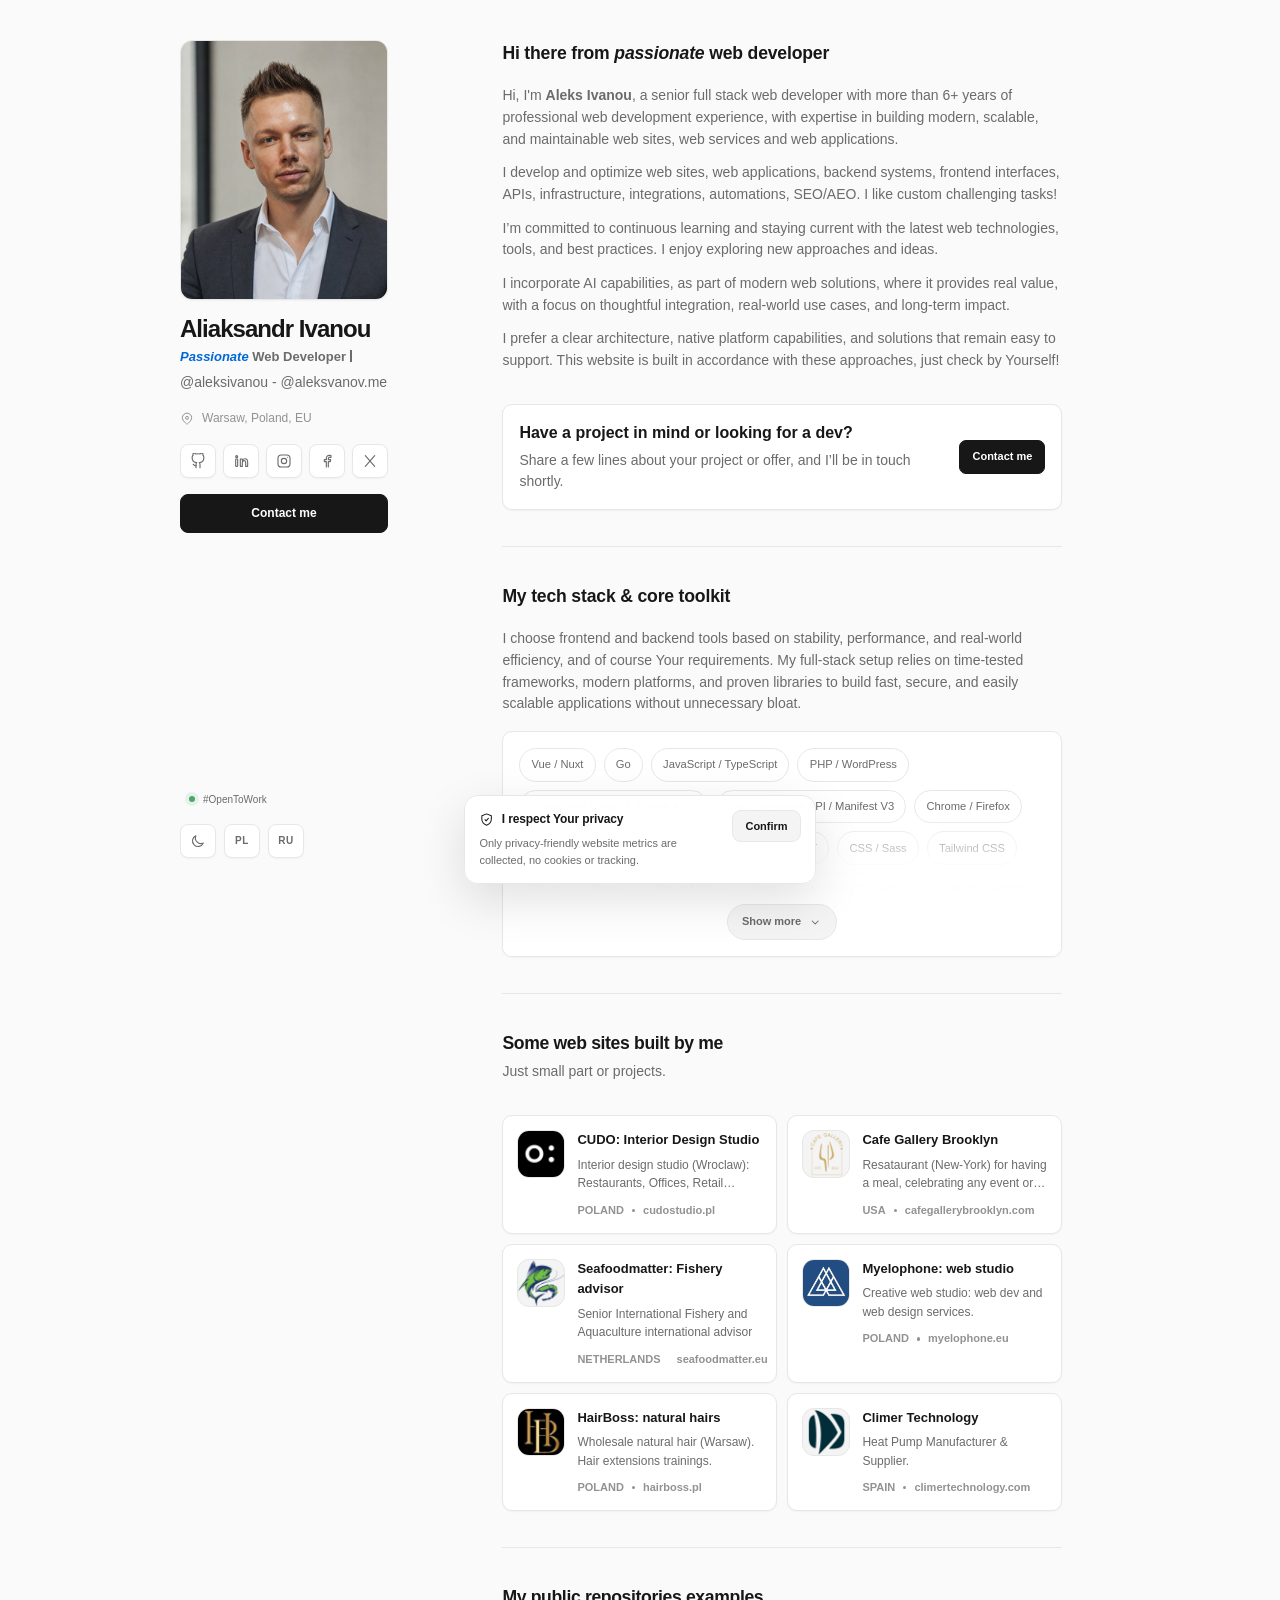
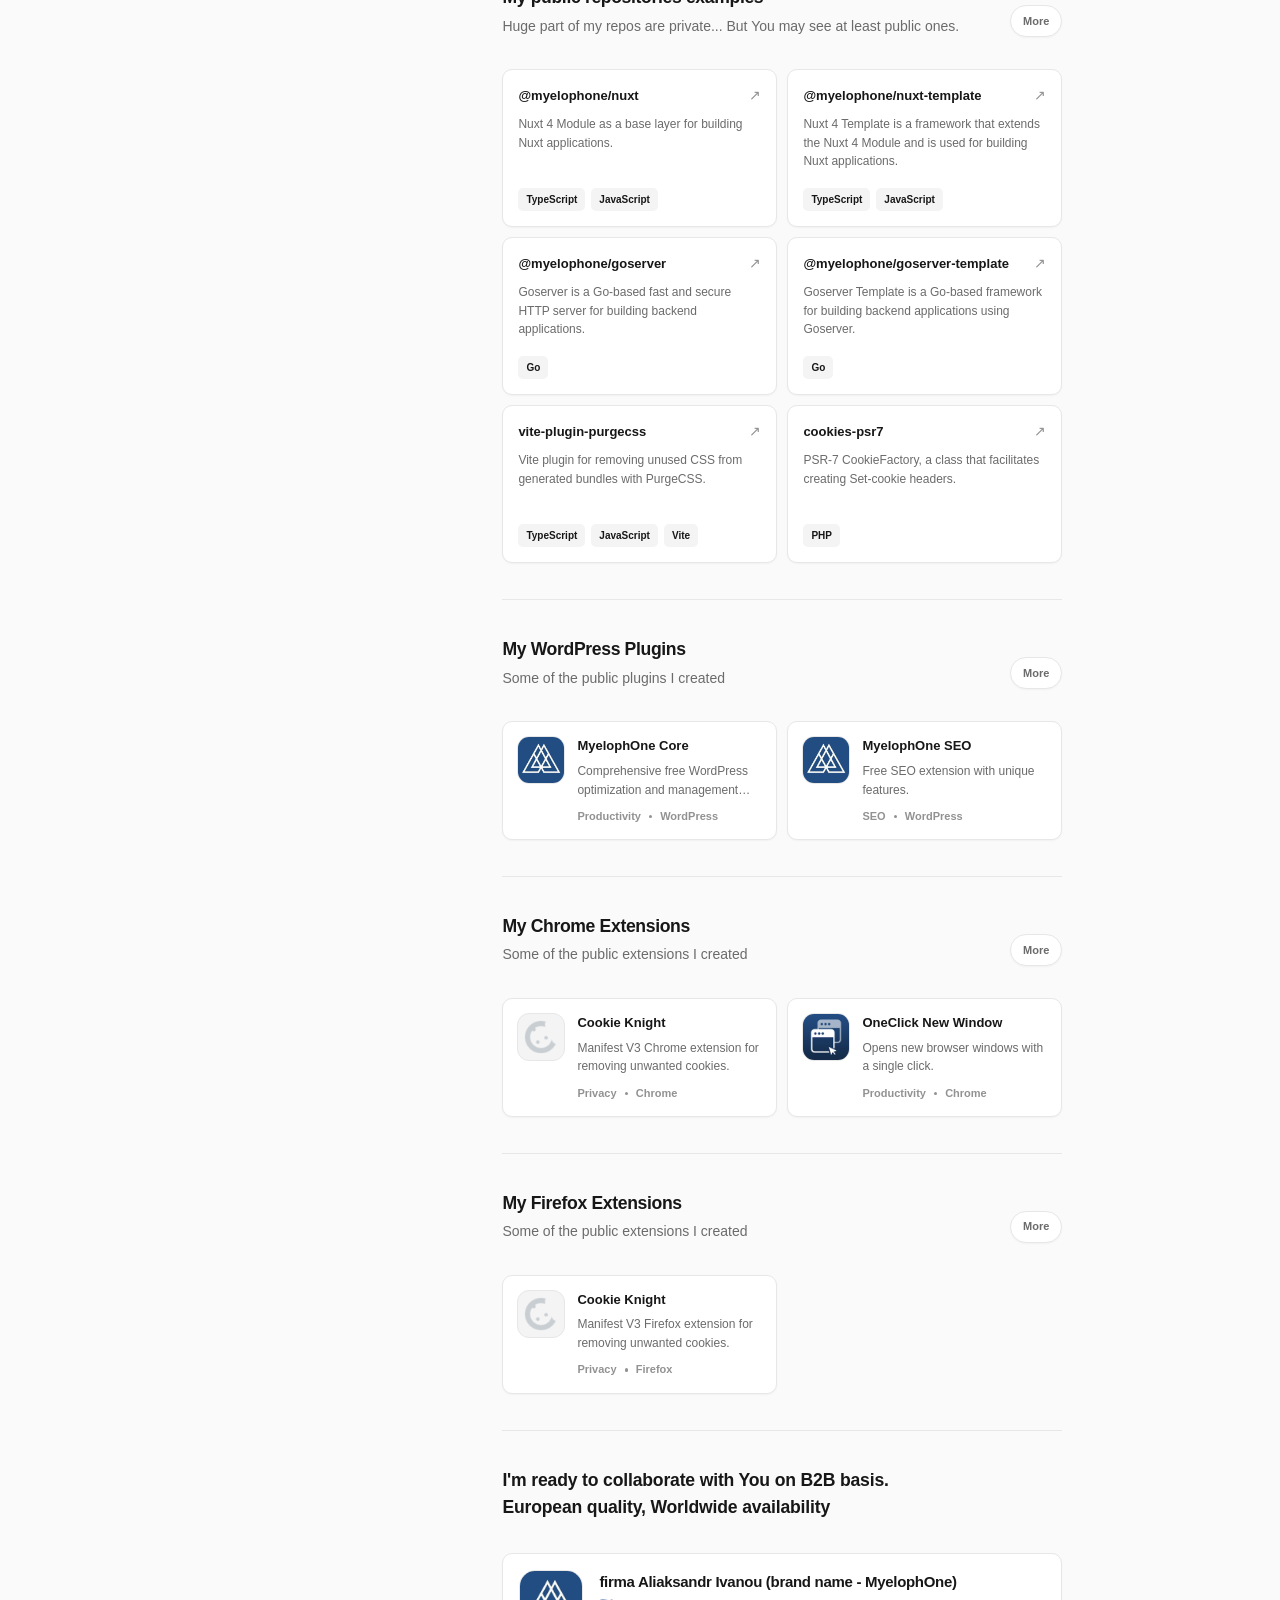
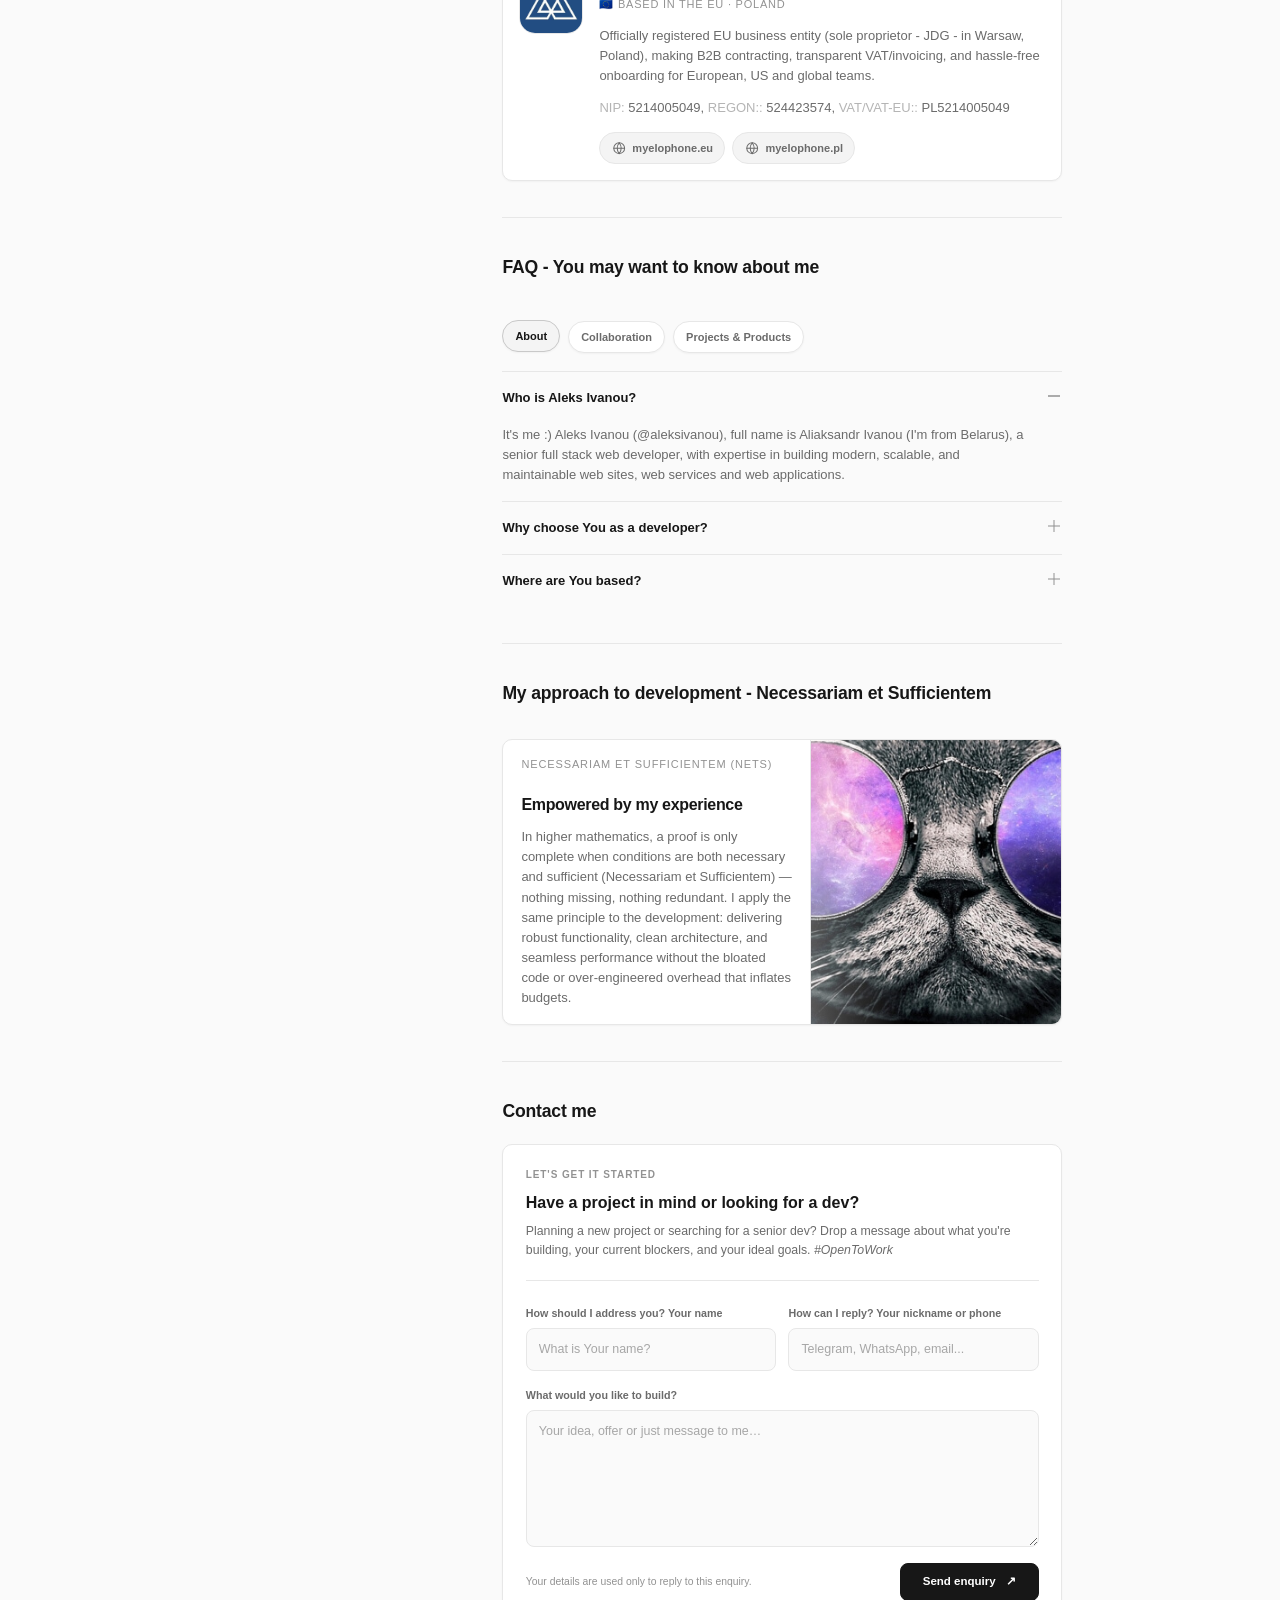
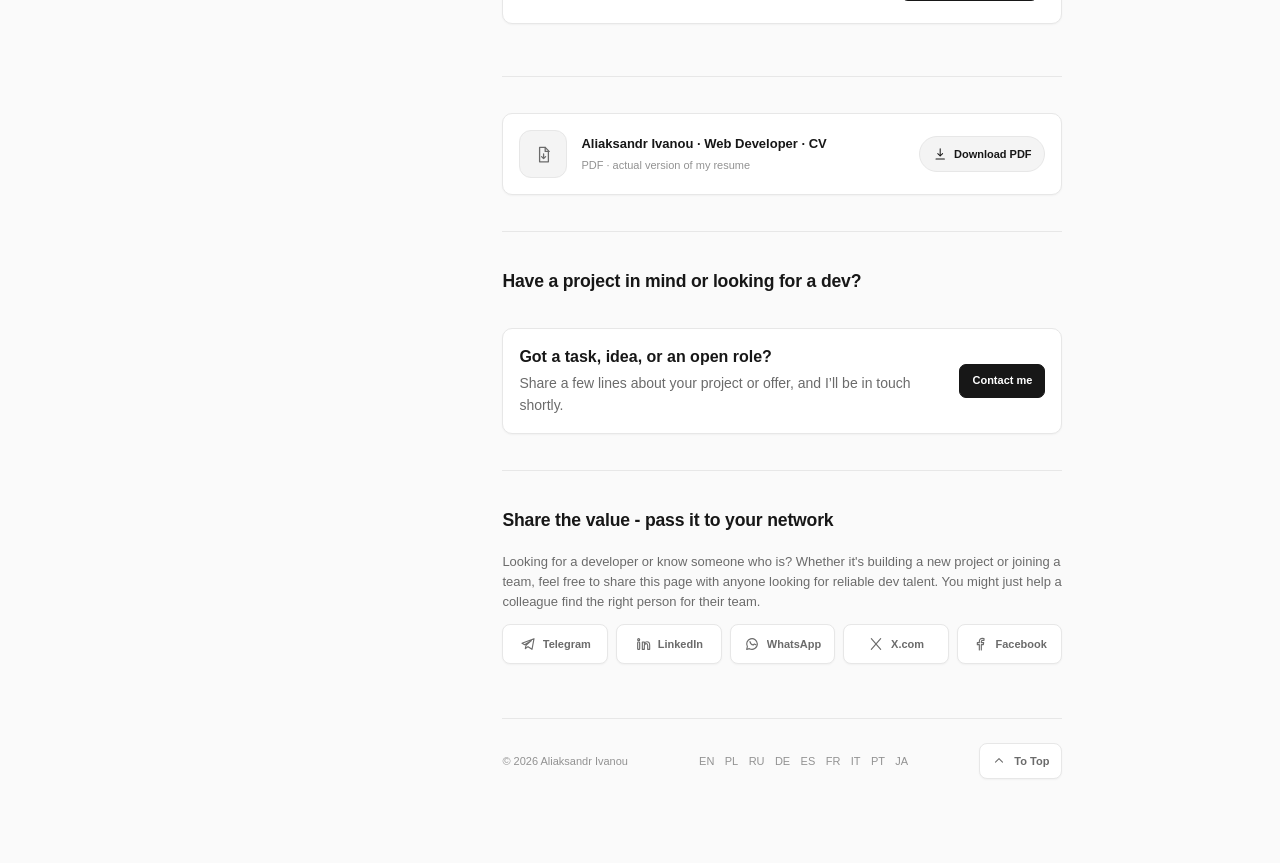
==== commit b88d5c1c: "fix: small fixes" ====
--- a/index.html
+++ b/index.html
@@ -3,7 +3,10 @@
 	<head>
 		<meta charset="utf-8" />
 		<meta http-equiv="X-UA-Compatible" content="IE=edge,chrome=1" />
-		<meta name="viewport" content="width=device-width, initial-scale=1.0" />
+		<meta
+			name="viewport"
+			content="width=device-width, initial-scale=1.0, viewport-fit=cover"
+		/>
 
 		<title>
 			Aliaksandr Ivanou (@aleksivanou) ⚡ creative fullstack web developer
@@ -2609,7 +2612,7 @@
 				</p>
 
 				<p class="privacy-toast-text">
-					Only privacy-friendly website metrics are collected, without
+					Only privacy-friendly website metrics are collected, no
 					cookies or tracking.
 				</p>
 			</div>
--- a/assets/css/styles.css
+++ b/assets/css/styles.css
@@ -68,6 +68,7 @@
 	transition:
 		color 220ms ease,
 		background-color 220ms ease;
+	max-width: 100dvw !important;
 }
 a {
 	color: inherit;
@@ -1262,7 +1263,7 @@
 .extensions-subtitle {
 	margin: 0.25rem 0 0;
 	color: var(--muted);
-	font-size: 0.75rem;
+	font-size: 0.875rem;
 }
 .extensions-more {
 	display: inline-flex;
@@ -1331,7 +1332,7 @@
 	object-fit: cover;
 }
 .extension-icon-fallback {
-	font-size: 0.75rem;
+	font-size: 0.875rem;
 	font-weight: 600;
 }
 .extension-title {
@@ -1665,7 +1666,7 @@
 .site-preview-text {
 	margin: 0.5rem 0 0;
 	color: rgb(255 255 255 / 76%);
-	font-size: 0.75rem;
+	font-size: 0.875rem;
 	opacity: 0;
 	transition: opacity 220ms ease 80ms;
 }
@@ -1717,7 +1718,7 @@
 .contact-description {
 	margin: 0.25rem 0 0;
 	color: var(--muted);
-	font-size: 0.75rem;
+	font-size: 0.875rem;
 }
 .contact-button {
 	display: inline-flex;
@@ -2304,7 +2305,6 @@
 		flex-direction: column;
 	}
 	.contact-button {
-		width: 100%;
 		justify-content: center;
 	}
 	.content-footer {
@@ -2318,6 +2318,15 @@
 	}
 	[data-share='x'] {
 		display: none;
+	}
+	.not-found-visual,
+	.not-found-actions {
+		justify-content: center;
+	}
+	.not-found-kicker,
+	.not-found-title,
+	.not-found-copy {
+		text-align: center;
 	}
 }
 @media (max-height: 43.75rem) and (min-width: 51.3125rem) {
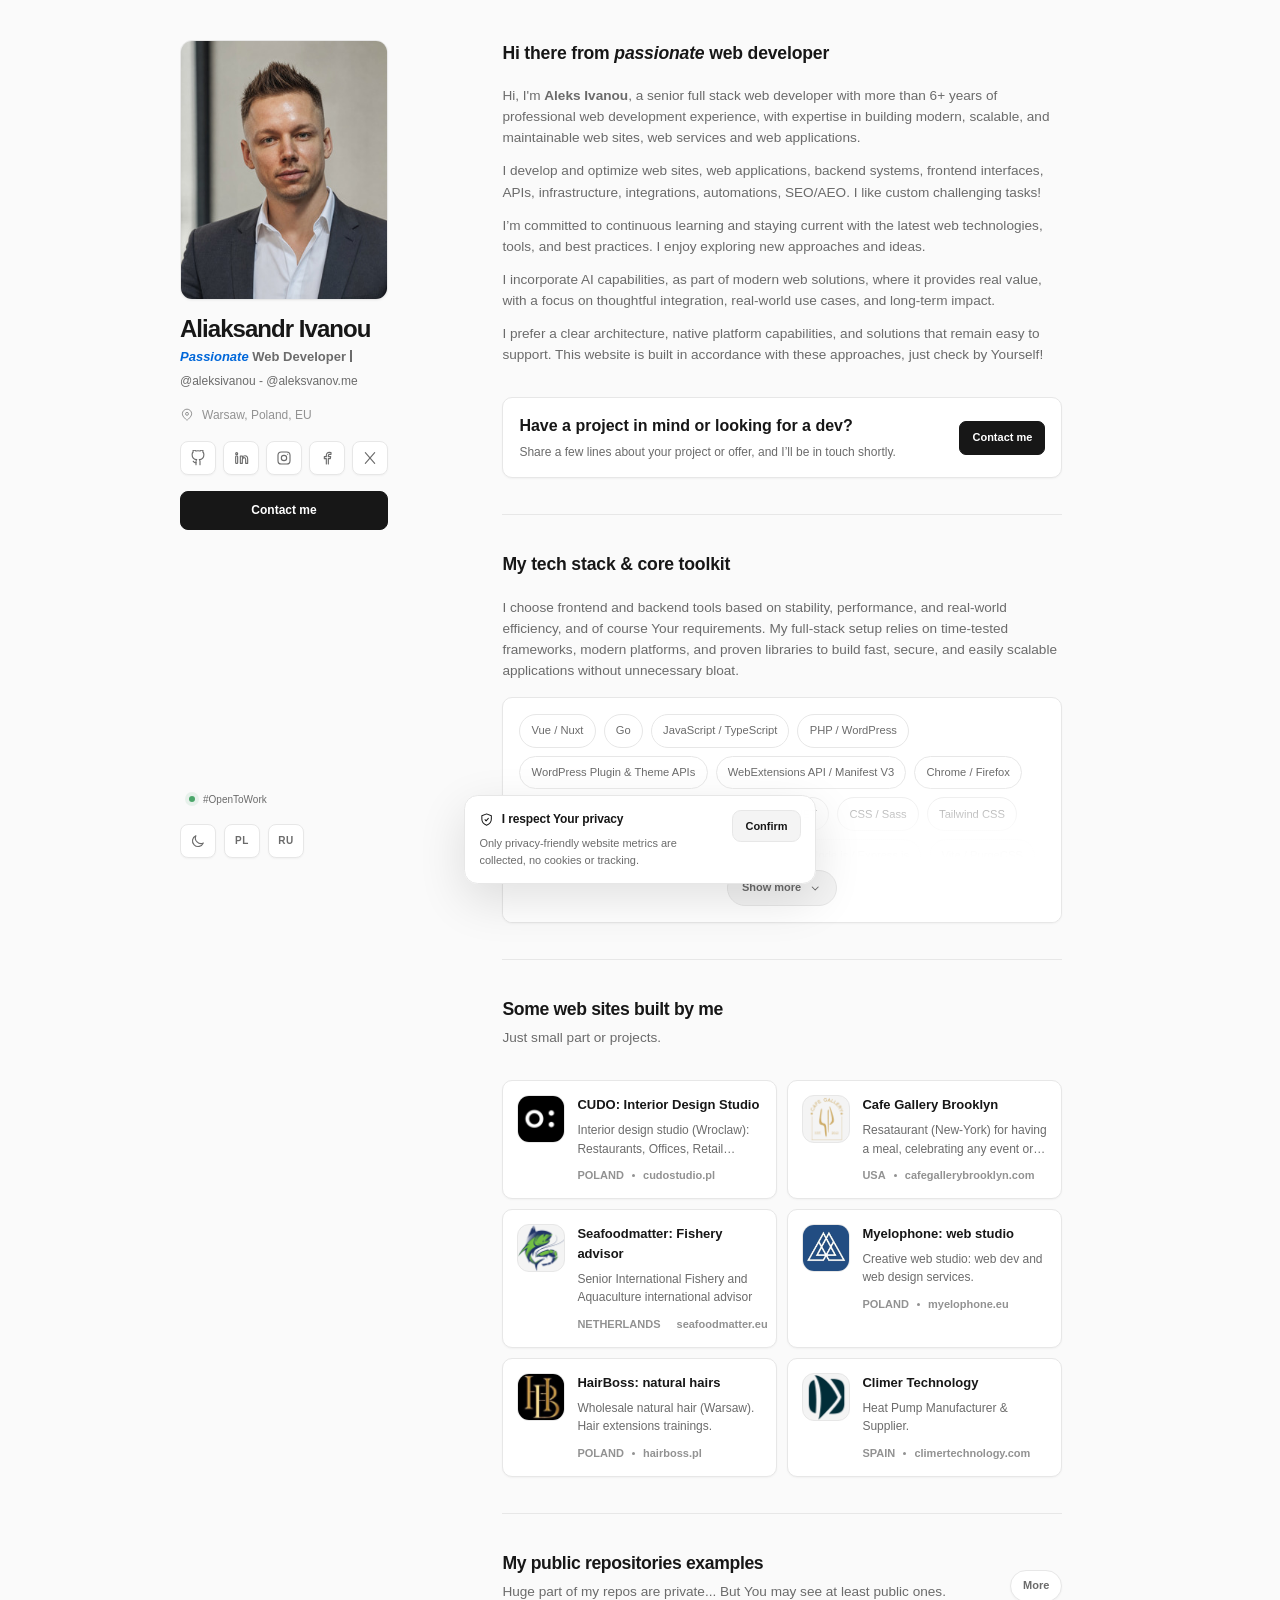
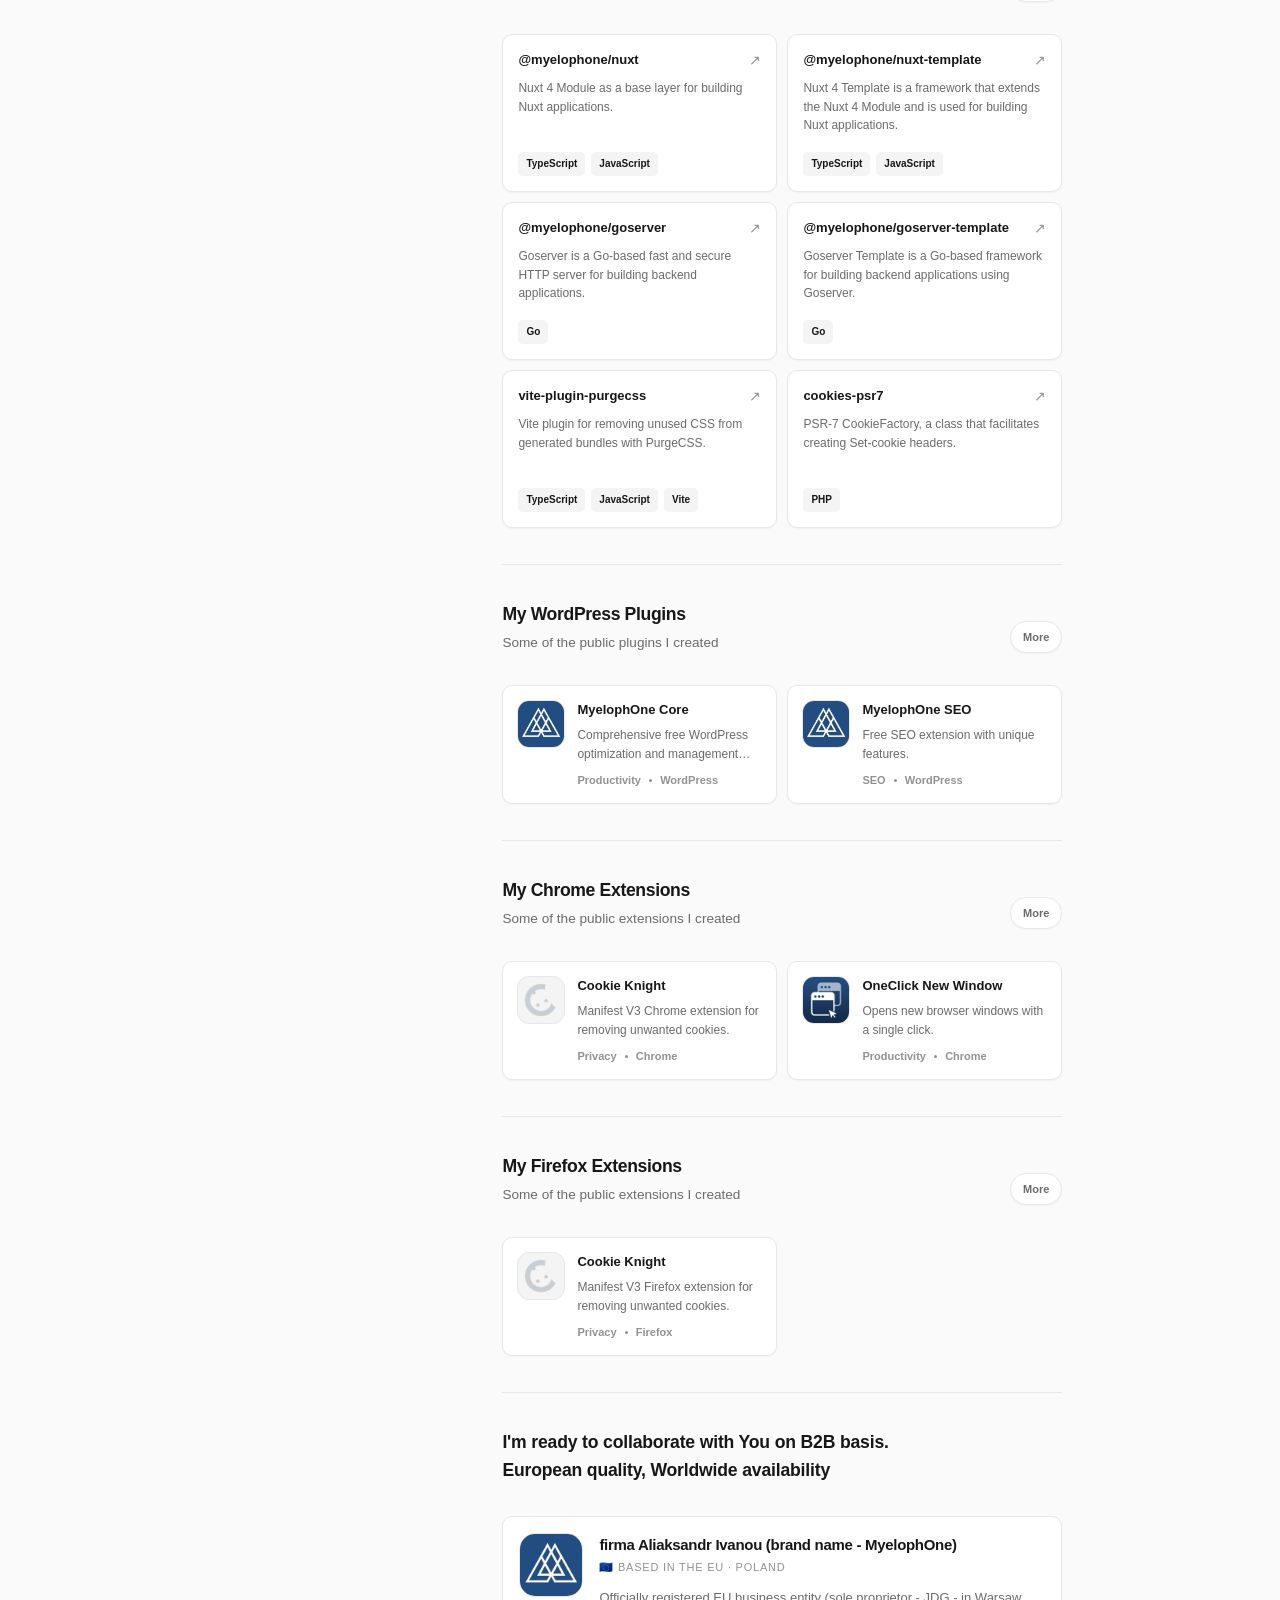
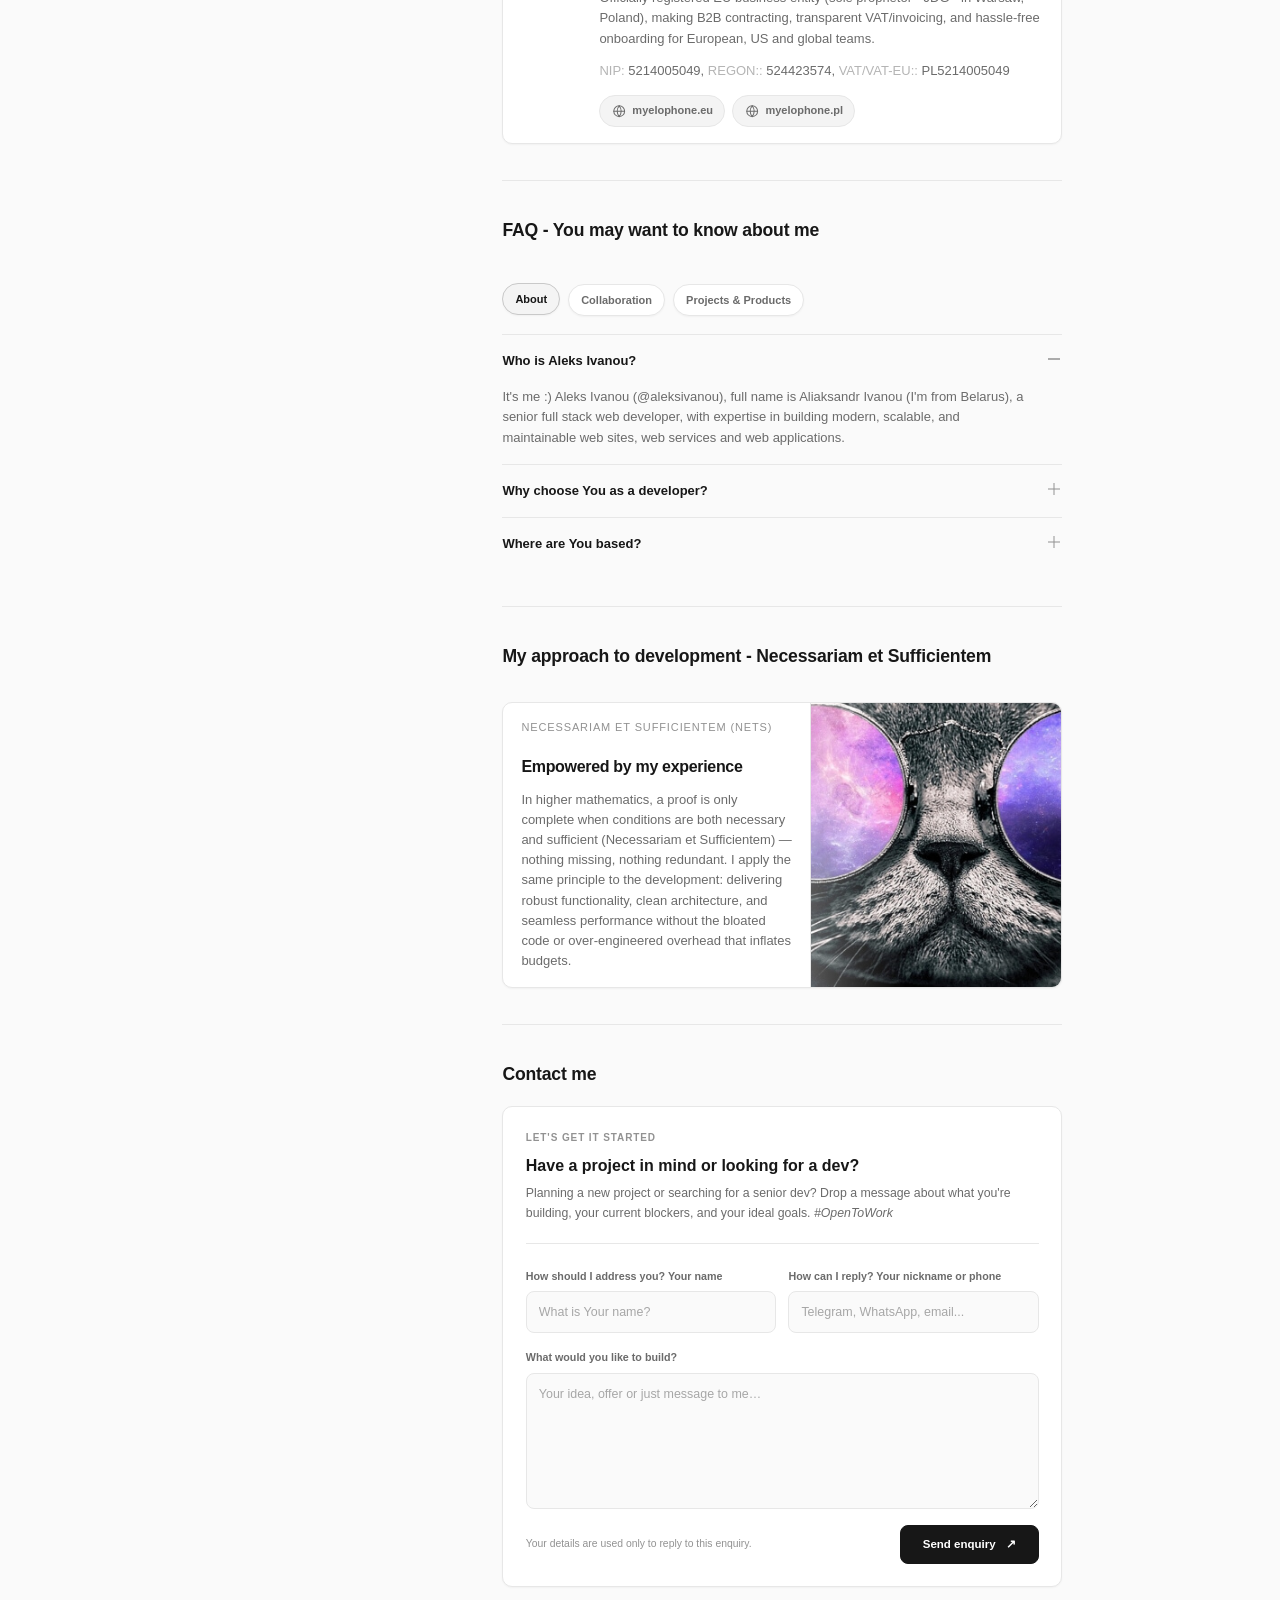
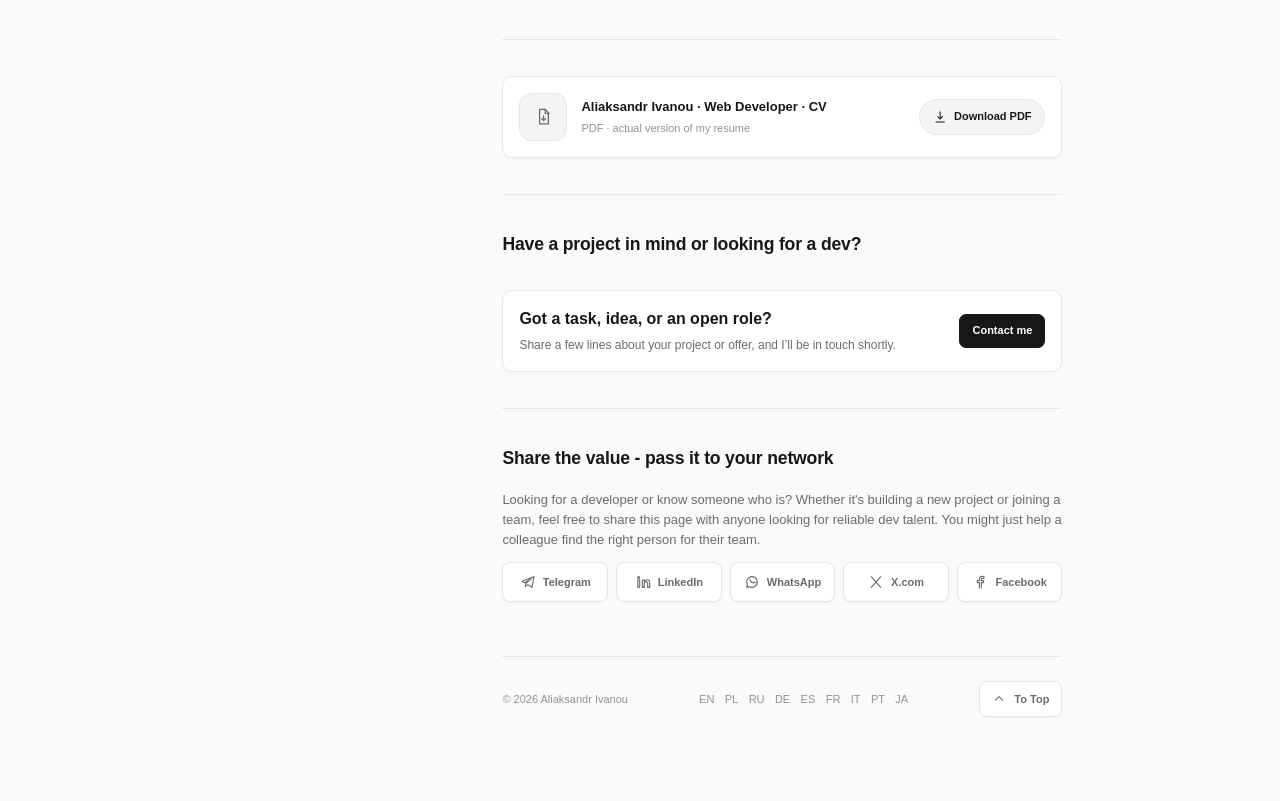
==== commit 7ac8cc4b: "fix: modify html font-size" ====
--- a/index.html
+++ b/index.html
@@ -143,6 +143,47 @@
 				max-width: 100% !important;
 				height: auto;
 				display: block;
+			}
+			html {
+				height: auto;
+				font-size: 15px;
+				-webkit-text-size-adjust: 100%;
+				text-size-adjust: 100%;
+			}
+			body {
+				min-height: 100dvh;
+				font-size: 1rem;
+				position: relative;
+			}
+			@media screen and (min-width: 768px) {
+				html {
+					font-size: 16px;
+				}
+			}
+			@media screen and (min-width: 1500px) {
+				html {
+					font-size: 17px;
+				}
+			}
+			@media screen and (min-width: 1920px) {
+				html {
+					font-size: 18px;
+				}
+			}
+			@media screen and (min-width: 2560px) {
+				html {
+					font-size: 20px;
+				}
+			}
+			@media screen and (max-height: 650px) {
+				html {
+					font-size: 15px;
+				}
+			}
+			@media screen and (max-height: 480px) {
+				html {
+					font-size: 14px;
+				}
 			}
 		</style>
 
--- a/assets/css/styles.css
+++ b/assets/css/styles.css
@@ -61,7 +61,7 @@
 		Helvetica,
 		Arial,
 		sans-serif;
-	font-size: 0.875rem;
+	font-size: 0.85rem;
 	line-height: 1.55;
 	text-rendering: optimizeLegibility;
 	-webkit-font-smoothing: antialiased;
@@ -506,7 +506,7 @@
 .prose {
 	margin: 0;
 	color: var(--muted);
-	font-size: 0.875rem;
+	font-size: 0.85rem;
 }
 .prose + .prose {
 	margin-top: 0.75rem;
@@ -541,7 +541,7 @@
 }
 .service-title {
 	margin: 0;
-	font-size: 0.875rem;
+	font-size: 0.85rem;
 	font-weight: 600;
 }
 .service-description {
@@ -850,7 +850,7 @@
 	.mobile-topbar-name {
 		margin: 0;
 		overflow: hidden;
-		font-size: 0.875rem;
+		font-size: 0.85rem;
 		font-weight: 600;
 		letter-spacing: -0.02em;
 		text-overflow: ellipsis;
@@ -1022,7 +1022,7 @@
 }
 .timeline-title {
 	margin: 0;
-	font-size: 0.875rem;
+	font-size: 0.85rem;
 	font-weight: 600;
 }
 .timeline-place {
@@ -1263,7 +1263,7 @@
 .extensions-subtitle {
 	margin: 0.25rem 0 0;
 	color: var(--muted);
-	font-size: 0.875rem;
+	font-size: 0.85rem;
 }
 .extensions-more {
 	display: inline-flex;
@@ -1332,7 +1332,7 @@
 	object-fit: cover;
 }
 .extension-icon-fallback {
-	font-size: 0.875rem;
+	font-size: 0.85rem;
 	font-weight: 600;
 }
 .extension-title {
@@ -1659,14 +1659,14 @@
 }
 .site-preview-title {
 	margin: 0;
-	font-size: 0.875rem;
+	font-size: 0.85rem;
 	font-weight: 600;
 	letter-spacing: -0.01em;
 }
 .site-preview-text {
 	margin: 0.5rem 0 0;
 	color: rgb(255 255 255 / 76%);
-	font-size: 0.875rem;
+	font-size: 0.85rem;
 	opacity: 0;
 	transition: opacity 220ms ease 80ms;
 }
@@ -1718,7 +1718,10 @@
 .contact-description {
 	margin: 0.25rem 0 0;
 	color: var(--muted);
-	font-size: 0.875rem;
+	font-size: 0.75rem;
+}
+.desc-card .contact-description {
+	font-size: 0.85rem;
 }
 .contact-button {
 	display: inline-flex;
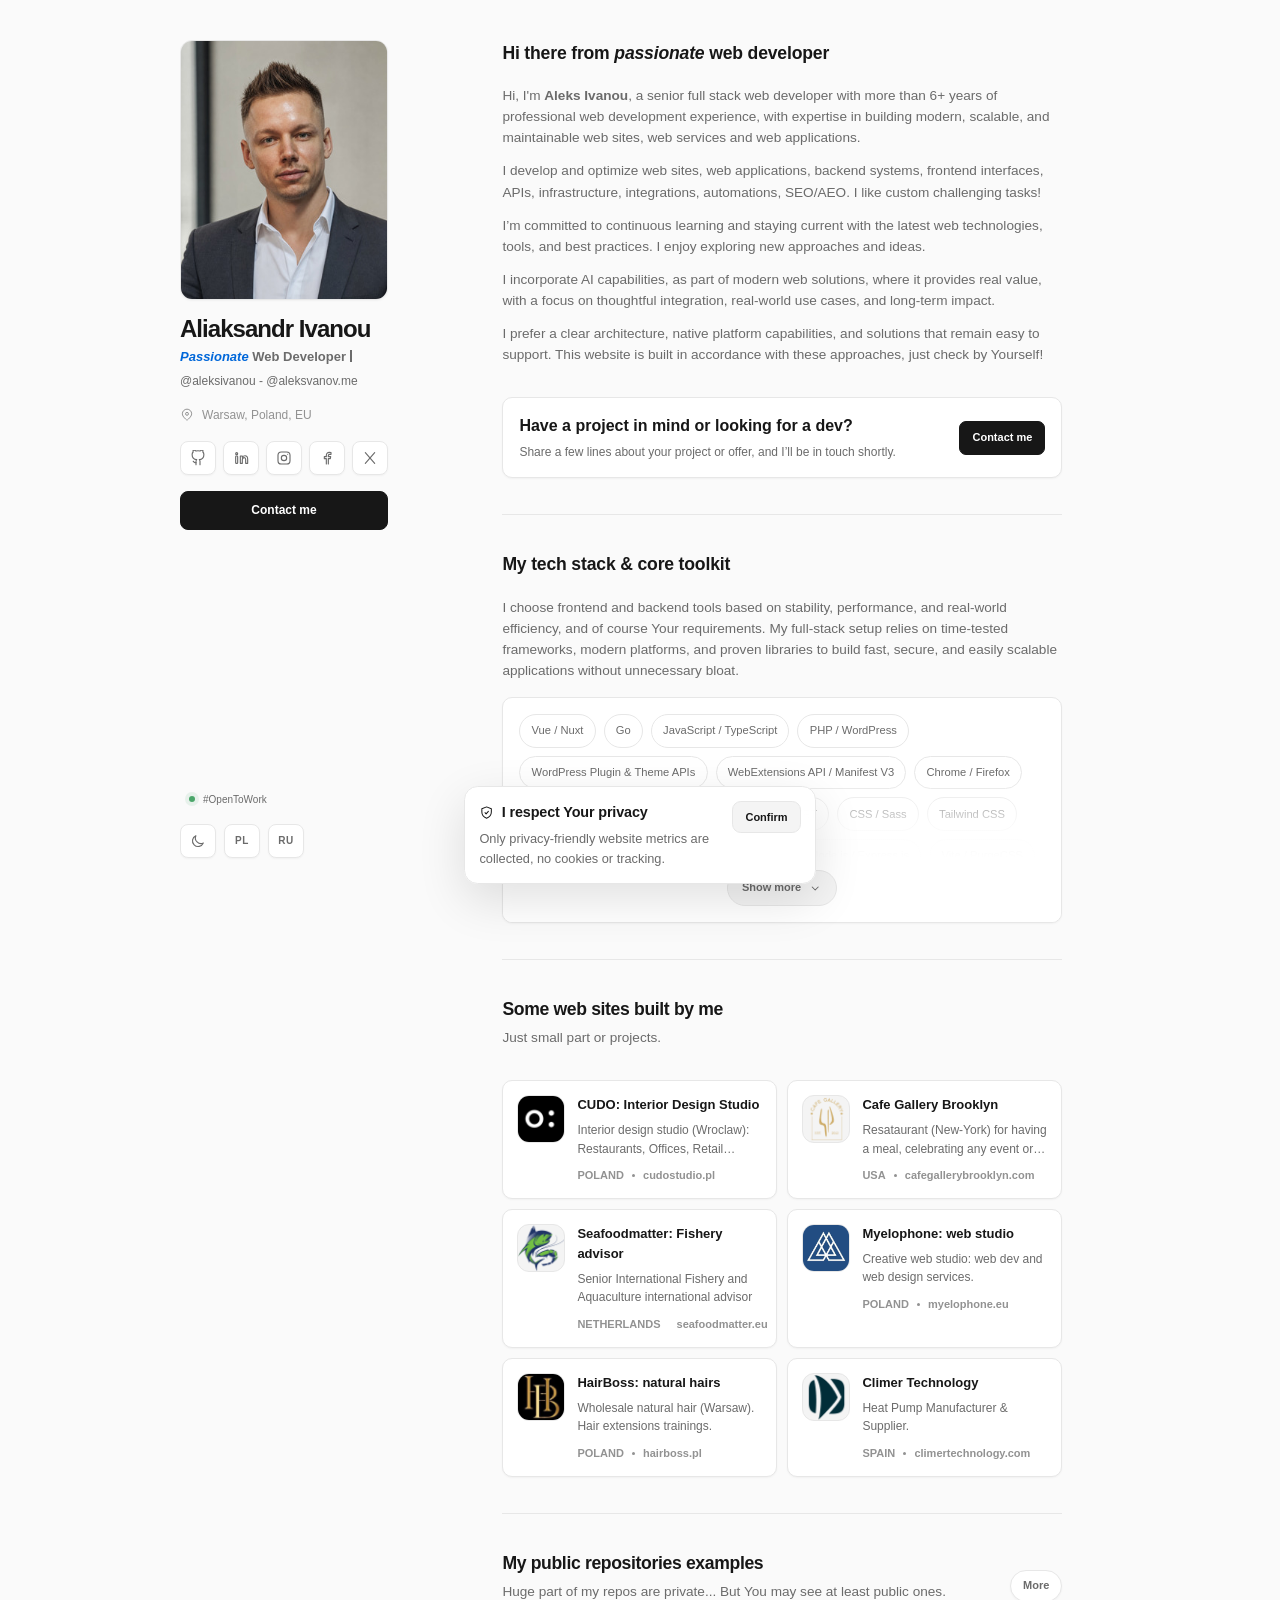
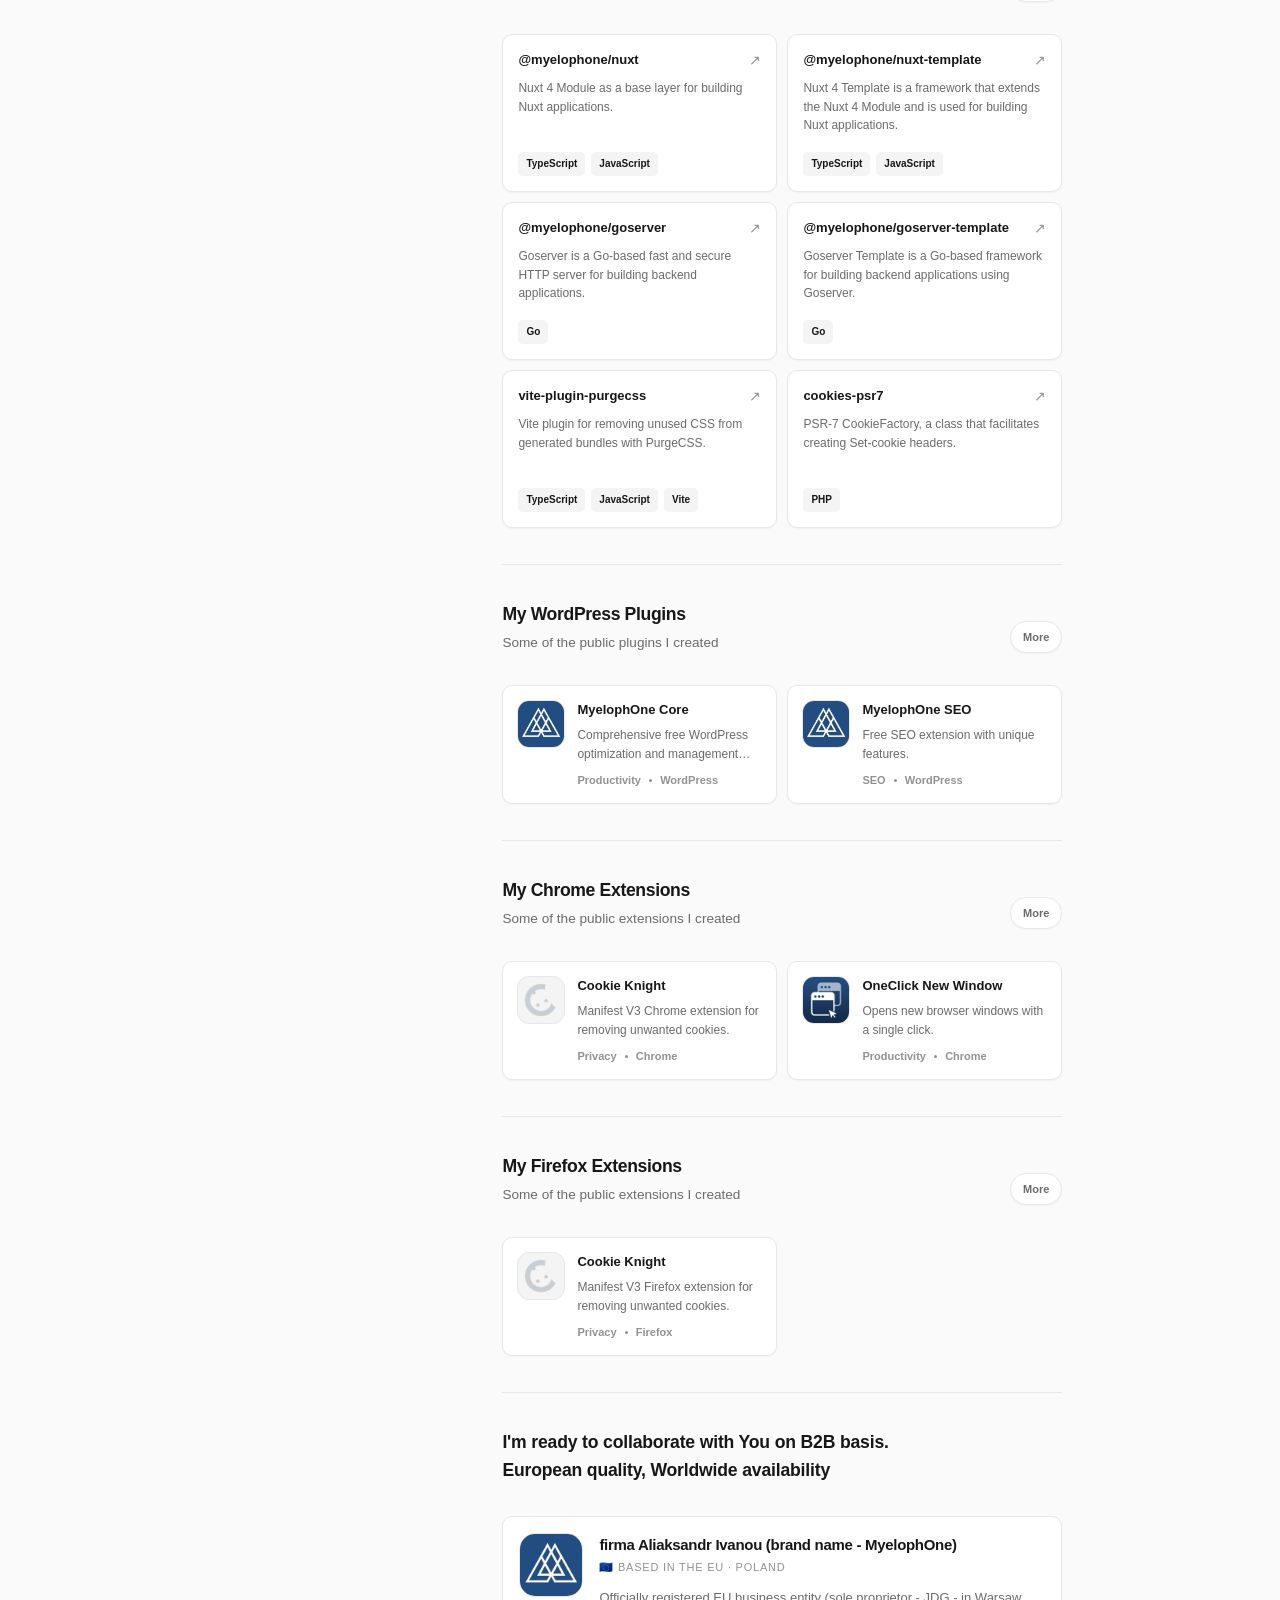
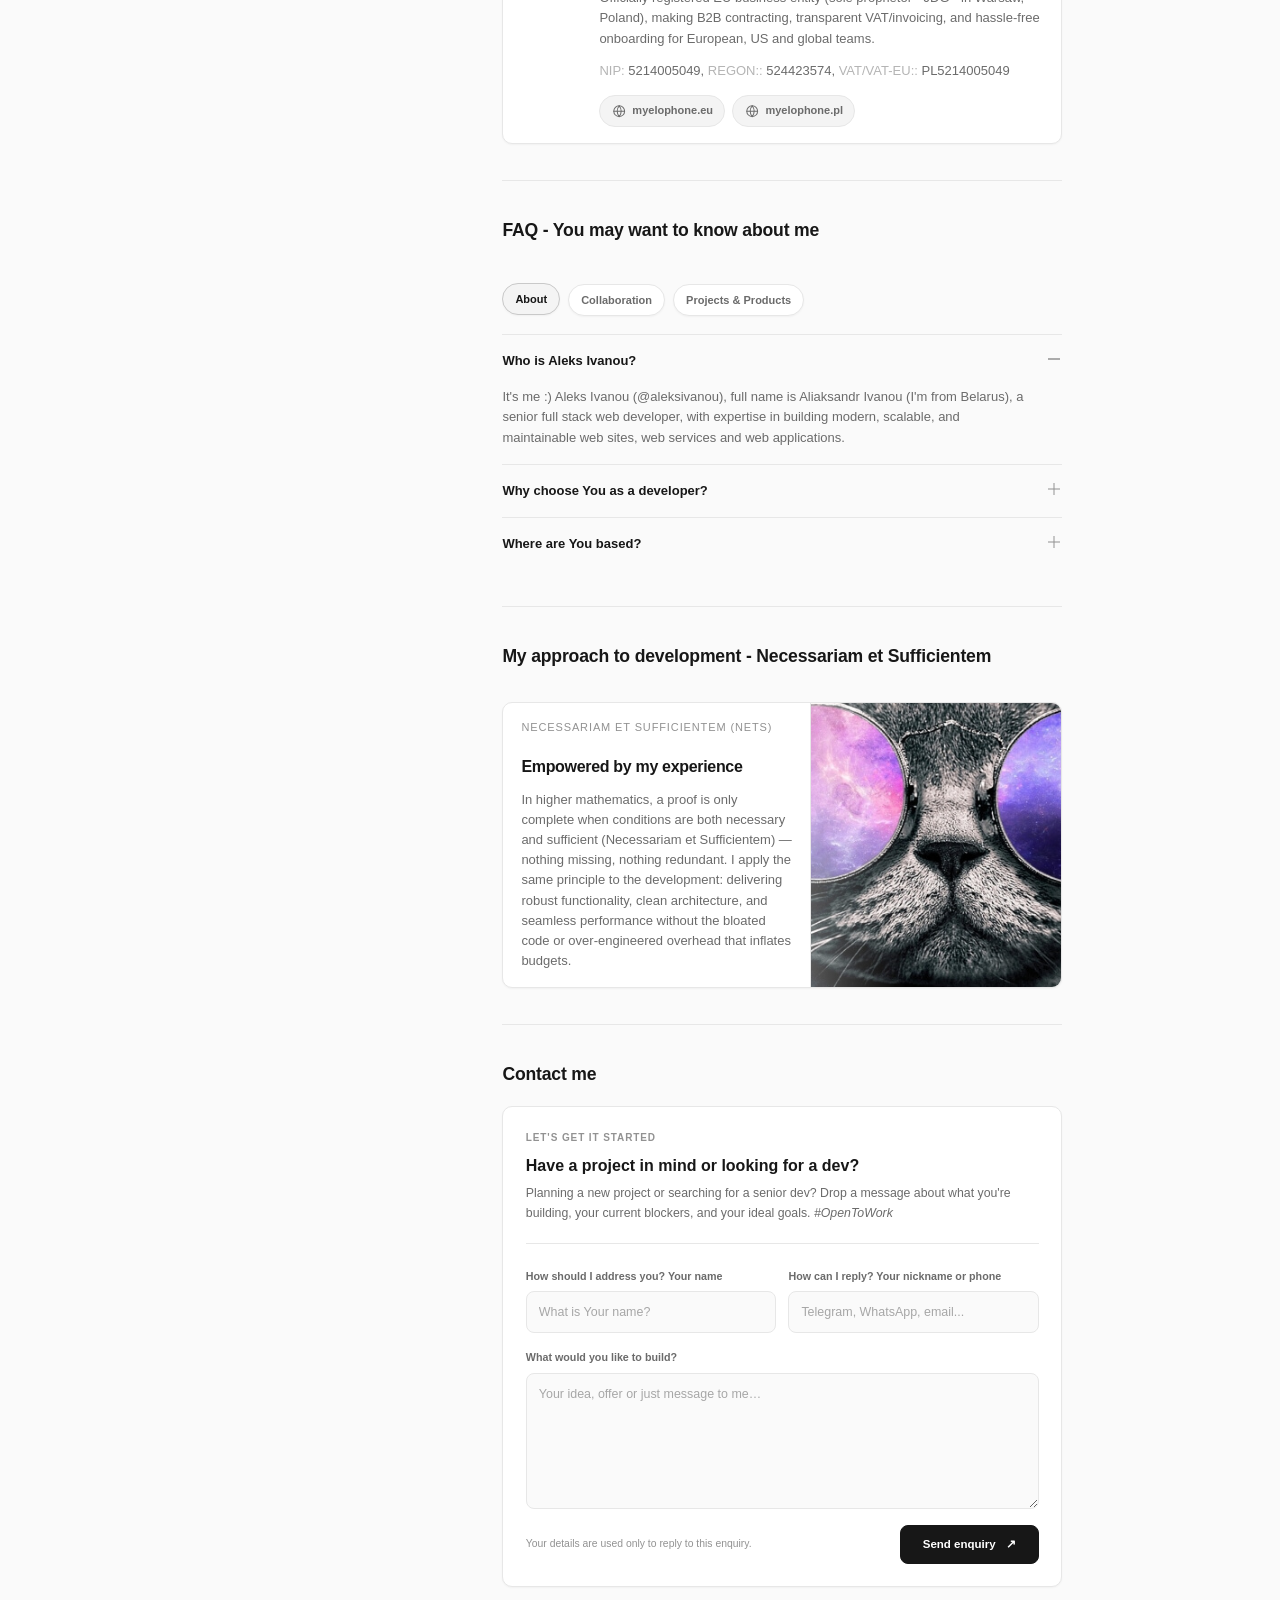
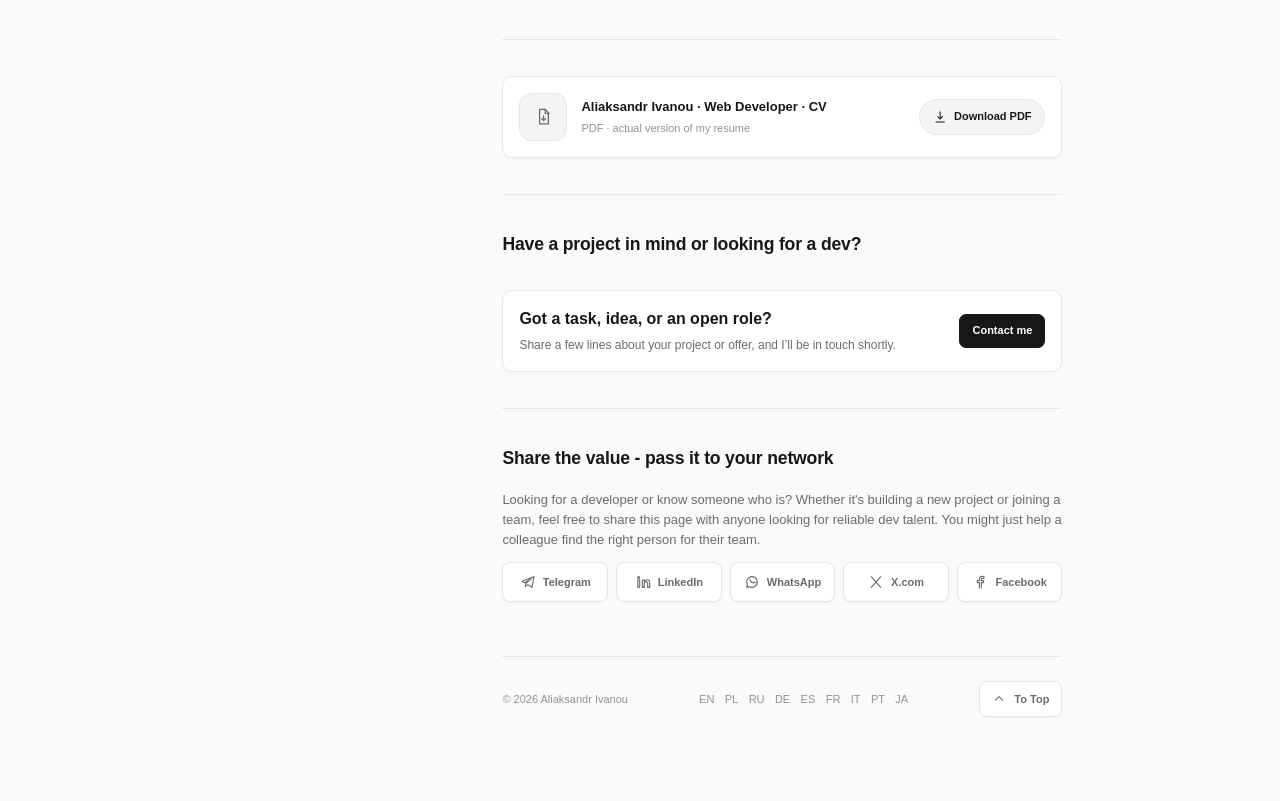
==== commit fe4f6024: "fix: add alternate names" ====
--- a/index.html
+++ b/index.html
@@ -229,11 +229,11 @@
 		<meta property="og:locale" content="en_US" />
 		<meta
 			property="og:site_name"
-			content="Aliaksandr Ivanou (@aleksivanou) ⚡ creative fullstack web developer"
+			content="Aliaksandr Ivanou (@aleksivanou) ⚡ fullstack web developer"
 		/>
 		<meta
 			property="og:title"
-			content="Aliaksandr Ivanou (@aleksivanou) ⚡ creative fullstack web developer"
+			content="Aliaksandr Ivanou (@aleksivanou) ⚡ fullstack web developer"
 		/>
 		<meta
 			property="og:description"
@@ -246,7 +246,7 @@
 		/>
 		<meta
 			property="og:image:alt"
-			content="Aliaksandr Ivanou (@aleksivanou) ⚡ creative fullstack web developer"
+			content="Aliaksandr Ivanou (@aleksivanou) ⚡ fullstack web developer"
 		/>
 		<meta property="profile:first_name" content="Aleks" />
 		<meta property="profile:last_name" content="Ivanou" />
@@ -255,7 +255,7 @@
 		<meta name="twitter:card" content="summary_large_image" />
 		<meta
 			name="twitter:title"
-			content="Aliaksandr Ivanou (@aleksivanou) ⚡ creative fullstack web developer"
+			content="Aliaksandr Ivanou (@aleksivanou) ⚡ fullstack web developer"
 		/>
 		<meta
 			name="twitter:description"
@@ -269,11 +269,11 @@
 		<link rel="schema.DC" href="http://purl.org/DC/elements/1.1/" />
 		<meta
 			name="DC.Title"
-			content="Aliaksandr Ivanou (@aleksivanou) ⚡ creative fullstack web developer"
+			content="Aliaksandr Ivanou (@aleksivanou) ⚡ fullstack web developer"
 		/>
 		<meta
 			name="DC.Subject"
-			content="Aliaksandr Ivanou (@aleksivanou) ⚡ creative fullstack web developer"
+			content="Aliaksandr Ivanou (@aleksivanou) ⚡ fullstack web developer"
 		/>
 		<meta
 			name="DC.Description"
@@ -377,7 +377,7 @@
 						"alternateName": "@aleksivanou",
 						"url": "https://aleksivanov.me/",
 						"image": "https://aleksivanov.me/assets/img/portrait-positive-calm.jpg",
-						"jobTitle": "creative fullstack web developer",
+						"jobTitle": "fullstack developer",
 						"description": "Crafting modern and high-performance web applications and packages. Professional custom web development. Founder of MyelophOne. Contact me!",
 						"email": "mailto:aleks@meph.one",
 						"sameAs": [
@@ -417,6 +417,38 @@
 							"Web Accessibility",
 							"Microservices Architecture",
 							"Responsive Web Design"
+						],
+						"alternateName": [
+							"Aleks Ivanou",
+							"Alex Ivanou",
+							"Aliaksandr Ivanou",
+							"Alexander Ivanou",
+							"Aleks Ivanov",
+							"Alex Ivanov",
+							"Aliaksandr Ivanov",
+							"Alexander Ivanov",
+							"Алекс Иванов",
+							"Алекс Иванов Миелофон",
+							"Александр Иванов",
+							"Александр Иванов Миелофон",
+							"Аляксандр Іваноў",
+							"Алекс Іваноў",
+							"IVANOU ALIAKSANDR",
+							"IVANOV ALEKS",
+							"IVANOU ALEKS",
+							"IVANOV ALEX",
+							"IVANOU ALEX",
+							"IVANOV ALEXANDER",
+							"IVANOU ALEXANDER",
+							"Aliaksandr Ivanov - fullstack developer",
+							"Aliaksandr Ivanou - fullstack developer",
+							"Aleks Ivanou - fullstack developer",
+							"Aleks Ivanov - fullstack developer",
+							"Aliaksandr Ivanou MyelophOne",
+							"Aleks Ivanou MyelophOne",
+							"Aleks Ivanov MyelophOne",
+							"aleksivanou",
+							"aleksivanov.me"
 						]
 					},
 					{
--- a/assets/css/styles.css
+++ b/assets/css/styles.css
@@ -2007,7 +2007,7 @@
 	gap: 0.45rem;
 	align-items: center;
 	margin: 0;
-	font-size: 0.75rem;
+	font-size: 0.9rem;
 	font-weight: 600;
 	letter-spacing: -0.01em;
 }
@@ -2024,7 +2024,7 @@
 .privacy-toast-text {
 	margin: 0.35rem 0 0;
 	color: var(--muted);
-	font-size: 0.6875rem;
+	font-size: 0.8rem;
 	line-height: 1.55;
 }
 .privacy-toast-text a {
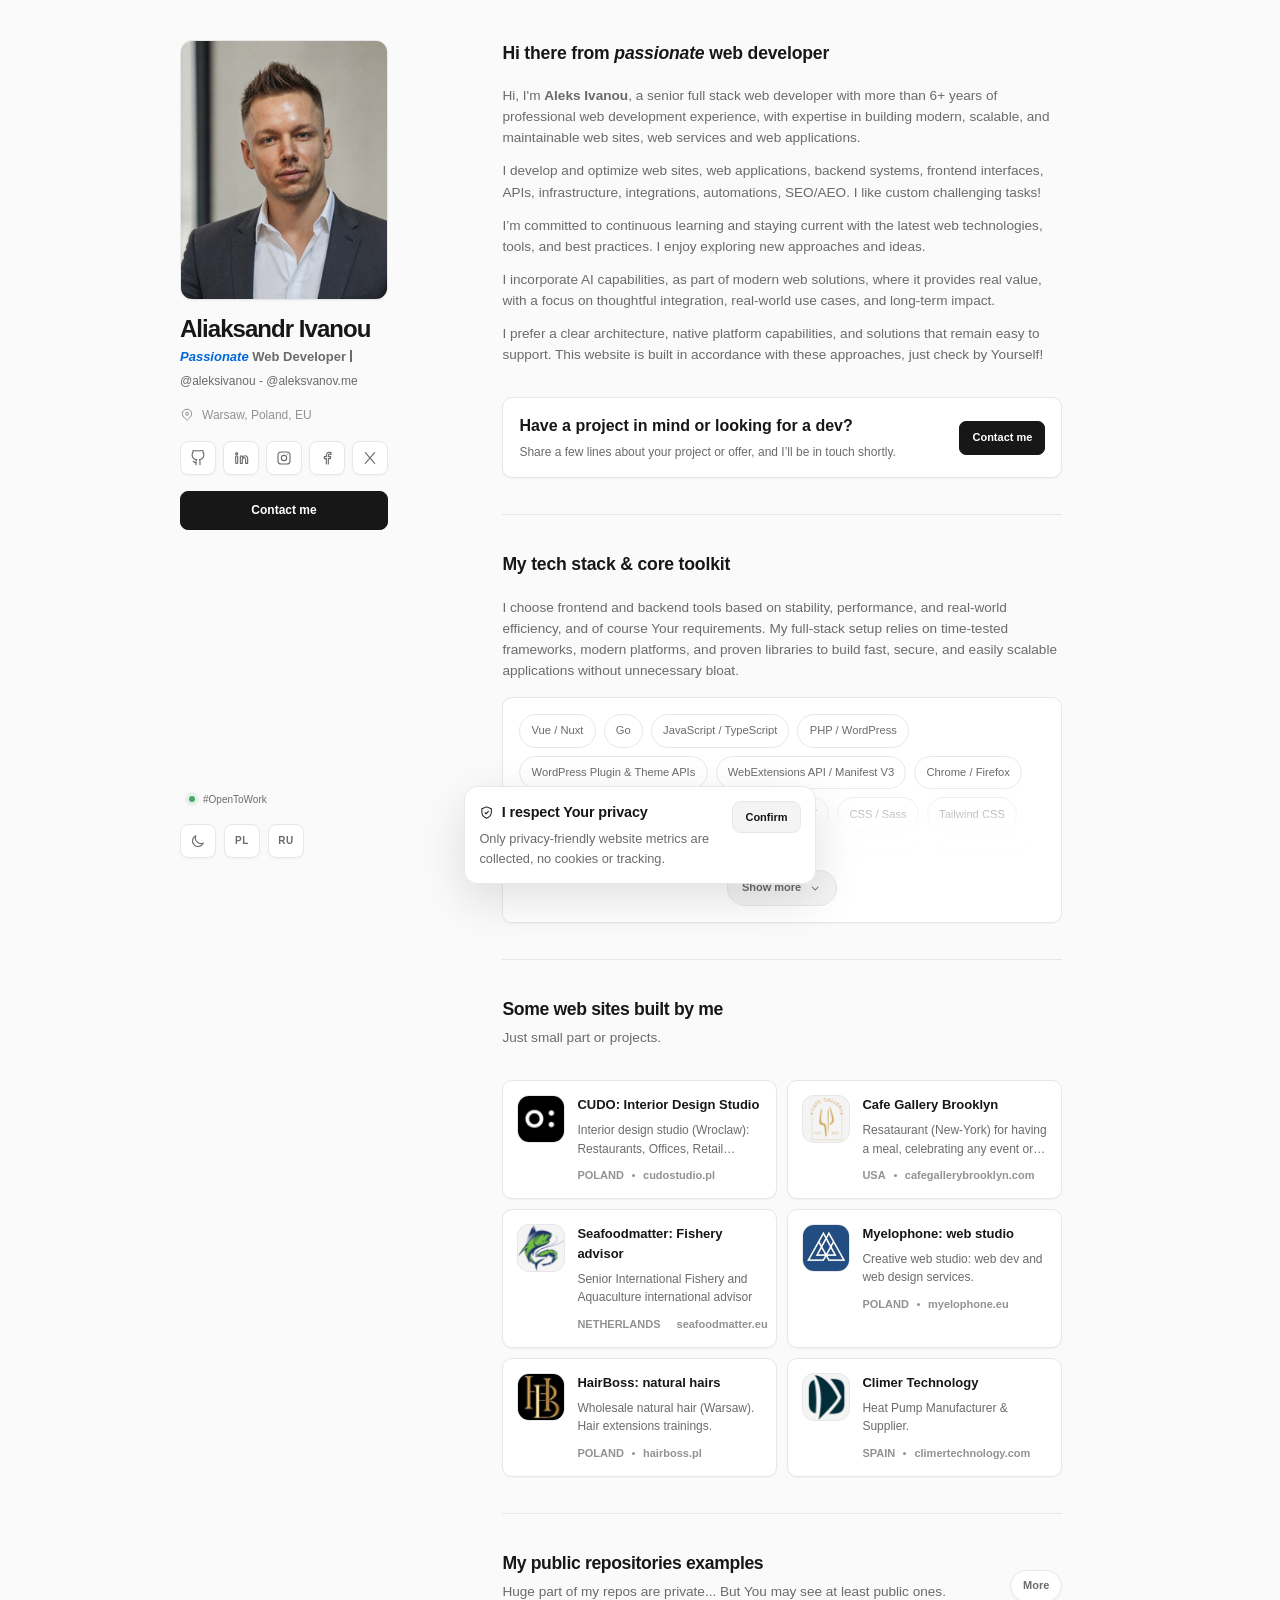
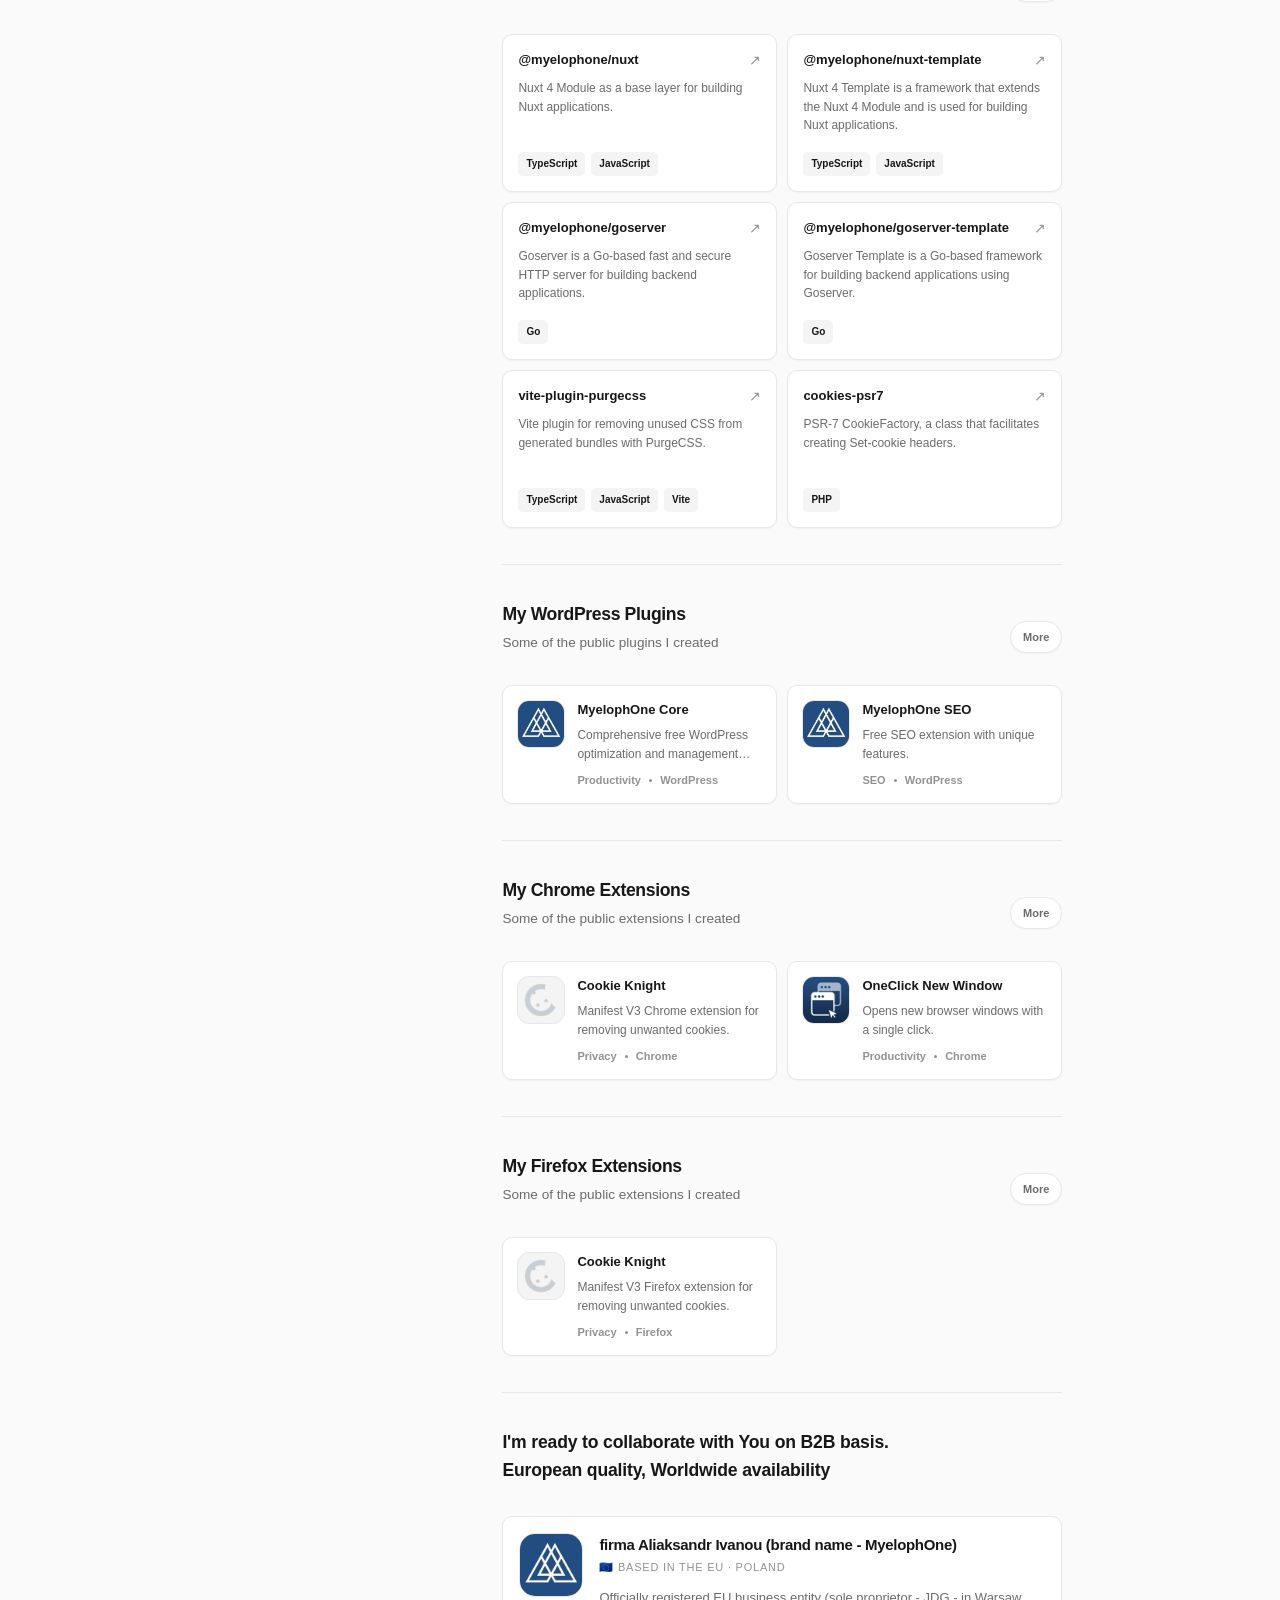
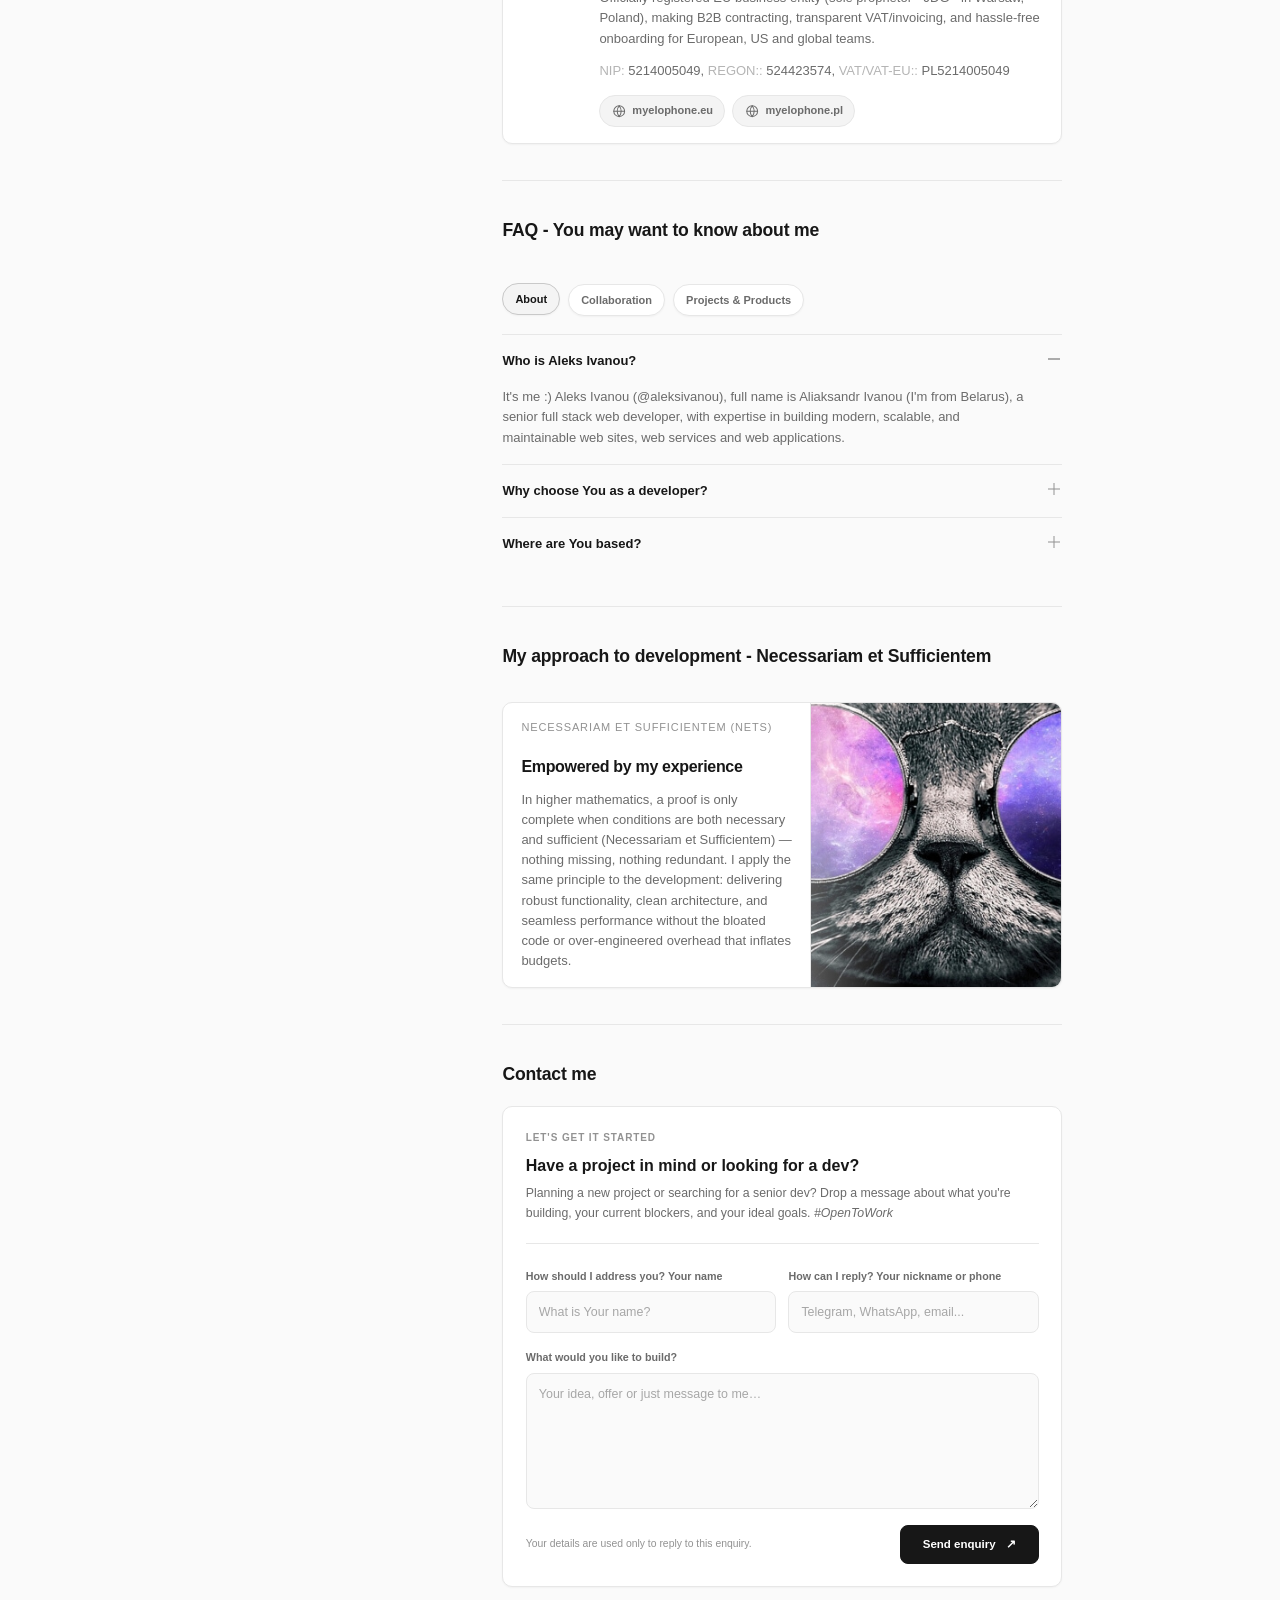
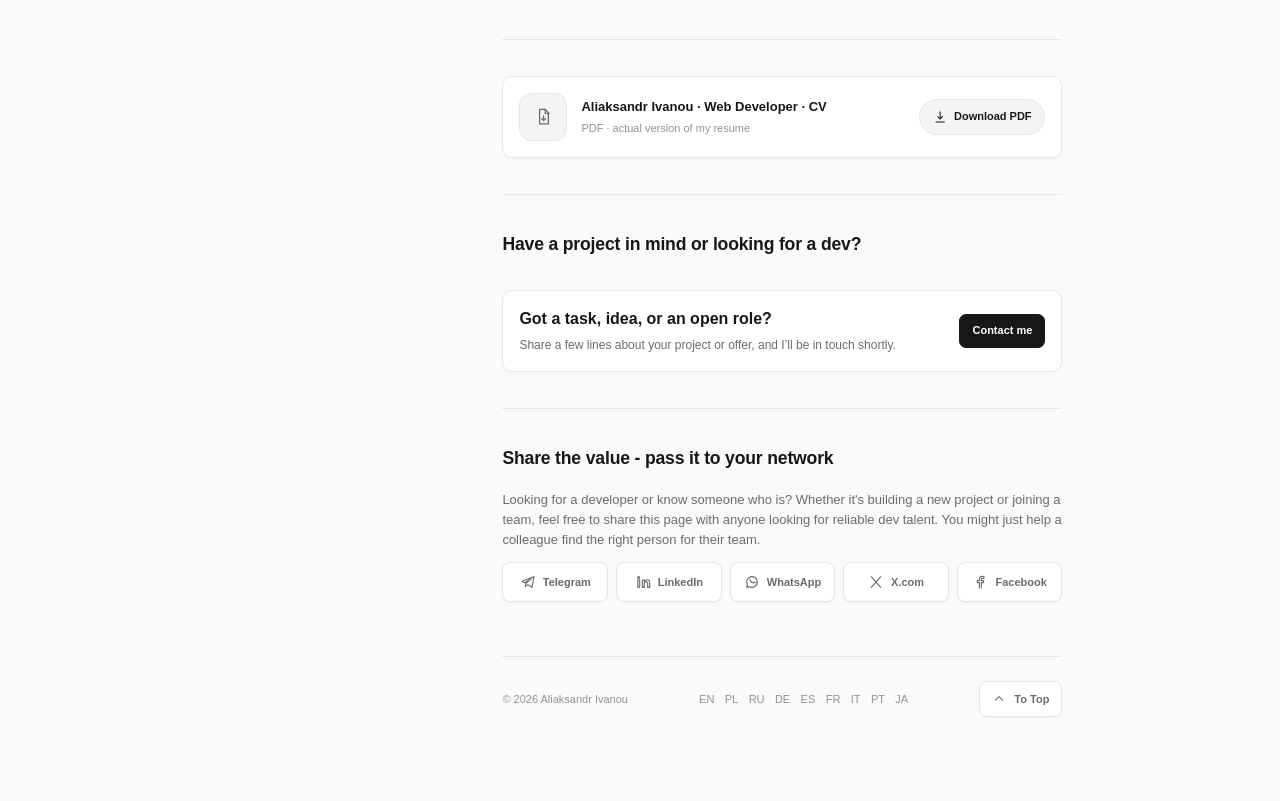
==== commit 132e3e32: "fix: update ld+json" ====
--- a/index.html
+++ b/index.html
@@ -8,12 +8,10 @@
 			content="width=device-width, initial-scale=1.0, viewport-fit=cover"
 		/>
 
-		<title>
-			Aliaksandr Ivanou (@aleksivanou) ⚡ creative fullstack web developer
-		</title>
+		<title>Aliaksandr Ivanou ⚡ full-stack developer</title>
 		<meta
 			name="description"
-			content="Aleks Ivanou personal site. Crafting modern and high-performance web applications and packages. Professional custom web development. Founder of MyelophOne. Contact me!"
+			content="Personal site of full-stack developer Aleks Ivanou (@aleksivanou). End-to-end web development for business needs of any complexity: from architecture to deployment. Founder of MyelophOne. Let’s discuss Your project! #OpenToWork #MyelophOne #aleksivanou"
 		/>
 
 		<meta
@@ -229,15 +227,15 @@
 		<meta property="og:locale" content="en_US" />
 		<meta
 			property="og:site_name"
-			content="Aliaksandr Ivanou (@aleksivanou) ⚡ fullstack web developer"
+			content="Aliaksandr Ivanou ⚡ full-stack developer"
 		/>
 		<meta
 			property="og:title"
-			content="Aliaksandr Ivanou (@aleksivanou) ⚡ fullstack web developer"
+			content="Aliaksandr Ivanou ⚡ full-stack developer"
 		/>
 		<meta
 			property="og:description"
-			content="Personal site of Aleks Ivanou. Crafting modern and high-performance web applications and packages. Professional custom web development. Founder of MyelophOne. Contact me!"
+			content="Personal site of full-stack developer Aleks Ivanou (@aleksivanou). End-to-end web development for business needs of any complexity: from architecture to deployment. Founder of MyelophOne. Let’s discuss Your project! #OpenToWork #MyelophOne #aleksivanou"
 		/>
 		<meta property="og:url" content="https://aleksivanov.me/" />
 		<meta
@@ -246,7 +244,7 @@
 		/>
 		<meta
 			property="og:image:alt"
-			content="Aliaksandr Ivanou (@aleksivanou) ⚡ fullstack web developer"
+			content="Aliaksandr Ivanou ⚡ full-stack developer"
 		/>
 		<meta property="profile:first_name" content="Aleks" />
 		<meta property="profile:last_name" content="Ivanou" />
@@ -255,11 +253,11 @@
 		<meta name="twitter:card" content="summary_large_image" />
 		<meta
 			name="twitter:title"
-			content="Aliaksandr Ivanou (@aleksivanou) ⚡ fullstack web developer"
+			content="Aliaksandr Ivanou ⚡ full-stack developer"
 		/>
 		<meta
 			name="twitter:description"
-			content="Personal site of Aleks Ivanou. Crafting modern and high-performance web applications and packages. Professional custom web development. Founder of MyelophOne. Contact me!"
+			content="Personal site of full-stack developer Aleks Ivanou (@aleksivanou). End-to-end web development for business needs of any complexity: from architecture to deployment. Founder of MyelophOne. Let’s discuss Your project! #OpenToWork #MyelophOne #aleksivanou"
 		/>
 		<meta
 			name="twitter:image"
@@ -269,15 +267,15 @@
 		<link rel="schema.DC" href="http://purl.org/DC/elements/1.1/" />
 		<meta
 			name="DC.Title"
-			content="Aliaksandr Ivanou (@aleksivanou) ⚡ fullstack web developer"
+			content="Aliaksandr Ivanou ⚡ full-stack developer"
 		/>
 		<meta
 			name="DC.Subject"
-			content="Aliaksandr Ivanou (@aleksivanou) ⚡ fullstack web developer"
+			content="Aliaksandr Ivanou ⚡ full-stack developer"
 		/>
 		<meta
 			name="DC.Description"
-			content="Personal site of Aleks Ivanou. Crafting modern and high-performance web applications and packages. Professional custom web development. Founder of MyelophOne. Contact me!"
+			content="Personal site of full-stack developer Aleks Ivanou (@aleksivanou). End-to-end web development for business needs of any complexity: from architecture to deployment. Founder of MyelophOne. Let’s discuss Your project! #OpenToWork #MyelophOne #aleksivanou"
 		/>
 		<meta name="DC.Contributor" content="https://aleksivanov.me" />
 		<meta name="DC.Date" content="2026-08-12" />
@@ -374,11 +372,10 @@
 						"@type": "Person",
 						"@id": "https://aleksivanov.me/#person",
 						"name": "Aliaksandr Ivanou",
-						"alternateName": "@aleksivanou",
 						"url": "https://aleksivanov.me/",
 						"image": "https://aleksivanov.me/assets/img/portrait-positive-calm.jpg",
 						"jobTitle": "fullstack developer",
-						"description": "Crafting modern and high-performance web applications and packages. Professional custom web development. Founder of MyelophOne. Contact me!",
+						"description": "Personal site of full-stack developer Aleks Ivanou (@aleksivanou). End-to-end web development for business needs of any complexity: from architecture to deployment. Founder of MyelophOne. Let’s discuss Your project! #OpenToWork #MyelophOne #aleksivanou",
 						"email": "mailto:aleks@meph.one",
 						"sameAs": [
 							"https://github.com/aleksivanou",
@@ -395,10 +392,24 @@
 							"https://tenchat.ru/aleksivanou",
 							"https://vk.com/aleksivanou"
 						],
-						"founder": {
-							"@type": "Organization",
-							"name": "MyelophOne",
-							"url": "https://myeloph.one"
+						"owns": {
+							"@id": "https://myeloph.one/#organization"
+						},
+						"worksFor": {
+							"@id": "https://myeloph.one/#organization"
+						},
+						"hasOccupation": {
+							"@type": "Occupation",
+							"name": "CEO, MyelophOne"
+						},
+						"knowsLanguage": ["ru", "en", "be", "pl", "de"],
+						"homeLocation": {
+							"@type": "City",
+							"name": "Warsaw",
+							"containedInPlace": {
+								"@type": "Country",
+								"name": "Poland"
+							}
 						},
 						"knowsAbout": [
 							"Nuxt.js",
@@ -416,9 +427,36 @@
 							"Web Performance",
 							"Web Accessibility",
 							"Microservices Architecture",
-							"Responsive Web Design"
+							"Responsive Web Design",
+							"Vue / Nuxt",
+							"JavaScript / TypeScript",
+							"PHP / WordPress",
+							"WordPress Plugin & Theme APIs",
+							"WebExtensions API / Manifest V3",
+							"Chrome / Firefox",
+							"PostgreSQL / Redis",
+							"NATS",
+							"Docker",
+							".NET",
+							"CSS / Sass",
+							"Tailwind CSS",
+							"Preact",
+							"React Native",
+							"Java",
+							"Node.js / Express.js",
+							"Vite / PurgeCSS",
+							"Composer / PSR-7",
+							"Python",
+							"Git / GitHub Actions",
+							"MySQL / MongoDB",
+							"Azure",
+							"Jest / Vitest / Playwright",
+							"Sentry",
+							"Zustand",
+							"HTML5 / CSS3"
 						],
 						"alternateName": [
+							"@aleksivanou",
 							"Aleks Ivanou",
 							"Alex Ivanou",
 							"Aliaksandr Ivanou",
@@ -457,8 +495,24 @@
 						"name": "MyelophOne",
 						"url": "https://myeloph.one",
 						"legalName": "Aliaksandr Ivanou",
+						"description": "Creative web studio",
+						"logo": "https://aleksivanov.me/assets/img/myelophone.jpg",
+						"email": "mailto:studio@myeloph.one",
+						"foundingDate": "2020-05-26",
+						"sameAs": [
+							"https://github.com/MyelophOne",
+							"https://myelophone.eu/",
+							"https://myelophone.pl/"
+						],
+						"taxID": "5214005049",
+						"vatID": "PL5214005049",
+						"identifier": {
+							"@type": "PropertyValue",
+							"propertyID": "REGON",
+							"value": "524423574"
+						},
 						"founder": {
-							"@id": "https://aleksivanov.me"
+							"@id": "https://aleksivanov.me/#person"
 						},
 						"brand": {
 							"@type": "Brand",
@@ -481,20 +535,154 @@
 					{
 						"@context": "https://schema.org",
 						"@type": "WebSite",
-						"name": "MyelophOne",
-						"alternateName": [
-							"@aleksivanou",
-							"@aleksivanov.me",
-							"aleksivanov.me",
-							"Myelophone Founder and Owner",
-							"Myeloph.One Founder and Owner",
-							"Meph.One Founder and Owner",
-							"Meloph.One Founder and Owner"
+						"@id": "https://aleksivanov.me/#website",
+						"name": "Aleks Ivanou",
+						"alternateName": ["aleksivanov.me", "@aleksivanou"],
+						"inLanguage": [
+							"en",
+							"pl",
+							"ru",
+							"de",
+							"es",
+							"fr",
+							"it",
+							"pt",
+							"ja"
 						],
 						"url": "https://aleksivanov.me/",
 						"publisher": {
 							"@id": "https://aleksivanov.me/#person"
 						}
+					},
+					{
+						"@type": "ProfilePage",
+						"@id": "https://aleksivanov.me/#profile",
+						"url": "https://aleksivanov.me/",
+						"inLanguage": "en",
+						"mainEntity": {
+							"@id": "https://aleksivanov.me/#person"
+						},
+						"isPartOf": {
+							"@id": "https://aleksivanov.me/#website"
+						}
+					},
+					{
+						"@type": "ItemList",
+						"@id": "https://aleksivanov.me/#software-projects",
+						"name": "MyelophOne open-source projects",
+						"itemListElement": [
+							{
+								"@type": "ListItem",
+								"position": 1,
+								"item": {
+									"@type": "SoftwareSourceCode",
+									"@id": "https://github.com/MyelophOne/nuxt#software",
+									"name": "@myelophone/nuxt",
+									"codeRepository": "https://github.com/MyelophOne/nuxt",
+									"programmingLanguage": [
+										"TypeScript",
+										"JavaScript"
+									],
+									"author": {
+										"@id": "https://aleksivanov.me/#person"
+									},
+									"sourceOrganization": {
+										"@id": "https://myeloph.one/#organization"
+									}
+								}
+							},
+							{
+								"@type": "ListItem",
+								"position": 2,
+								"item": {
+									"@type": "SoftwareSourceCode",
+									"@id": "https://github.com/MyelophOne/nuxt-template#software",
+									"name": "@myelophone/nuxt-template",
+									"codeRepository": "https://github.com/MyelophOne/nuxt-template",
+									"programmingLanguage": [
+										"TypeScript",
+										"JavaScript"
+									],
+									"author": {
+										"@id": "https://aleksivanov.me/#person"
+									},
+									"sourceOrganization": {
+										"@id": "https://myeloph.one/#organization"
+									}
+								}
+							},
+							{
+								"@type": "ListItem",
+								"position": 3,
+								"item": {
+									"@type": "SoftwareSourceCode",
+									"@id": "https://github.com/MyelophOne/goserver#software",
+									"name": "@myelophone/goserver",
+									"codeRepository": "https://github.com/MyelophOne/goserver",
+									"programmingLanguage": "Go",
+									"author": {
+										"@id": "https://aleksivanov.me/#person"
+									},
+									"sourceOrganization": {
+										"@id": "https://myeloph.one/#organization"
+									}
+								}
+							},
+							{
+								"@type": "ListItem",
+								"position": 4,
+								"item": {
+									"@type": "SoftwareSourceCode",
+									"@id": "https://github.com/MyelophOne/goserver-template#software",
+									"name": "@myelophone/goserver-template",
+									"codeRepository": "https://github.com/MyelophOne/goserver-template",
+									"programmingLanguage": "Go",
+									"author": {
+										"@id": "https://aleksivanov.me/#person"
+									},
+									"sourceOrganization": {
+										"@id": "https://myeloph.one/#organization"
+									}
+								}
+							},
+							{
+								"@type": "ListItem",
+								"position": 5,
+								"item": {
+									"@type": "SoftwareSourceCode",
+									"@id": "https://github.com/MyelophOne/vite-plugin-purgecss#software",
+									"name": "vite-plugin-purgecss",
+									"codeRepository": "https://github.com/MyelophOne/vite-plugin-purgecss",
+									"programmingLanguage": [
+										"TypeScript",
+										"JavaScript"
+									],
+									"author": {
+										"@id": "https://aleksivanov.me/#person"
+									},
+									"sourceOrganization": {
+										"@id": "https://myeloph.one/#organization"
+									}
+								}
+							},
+							{
+								"@type": "ListItem",
+								"position": 6,
+								"item": {
+									"@type": "SoftwareSourceCode",
+									"@id": "https://github.com/MyelophOne/cookies-psr7#software",
+									"name": "cookies-psr7",
+									"codeRepository": "https://github.com/MyelophOne/cookies-psr7",
+									"programmingLanguage": "PHP",
+									"author": {
+										"@id": "https://aleksivanov.me/#person"
+									},
+									"sourceOrganization": {
+										"@id": "https://myeloph.one/#organization"
+									}
+								}
+							}
+						]
 					},
 					{
 						"@type": "FAQPage",
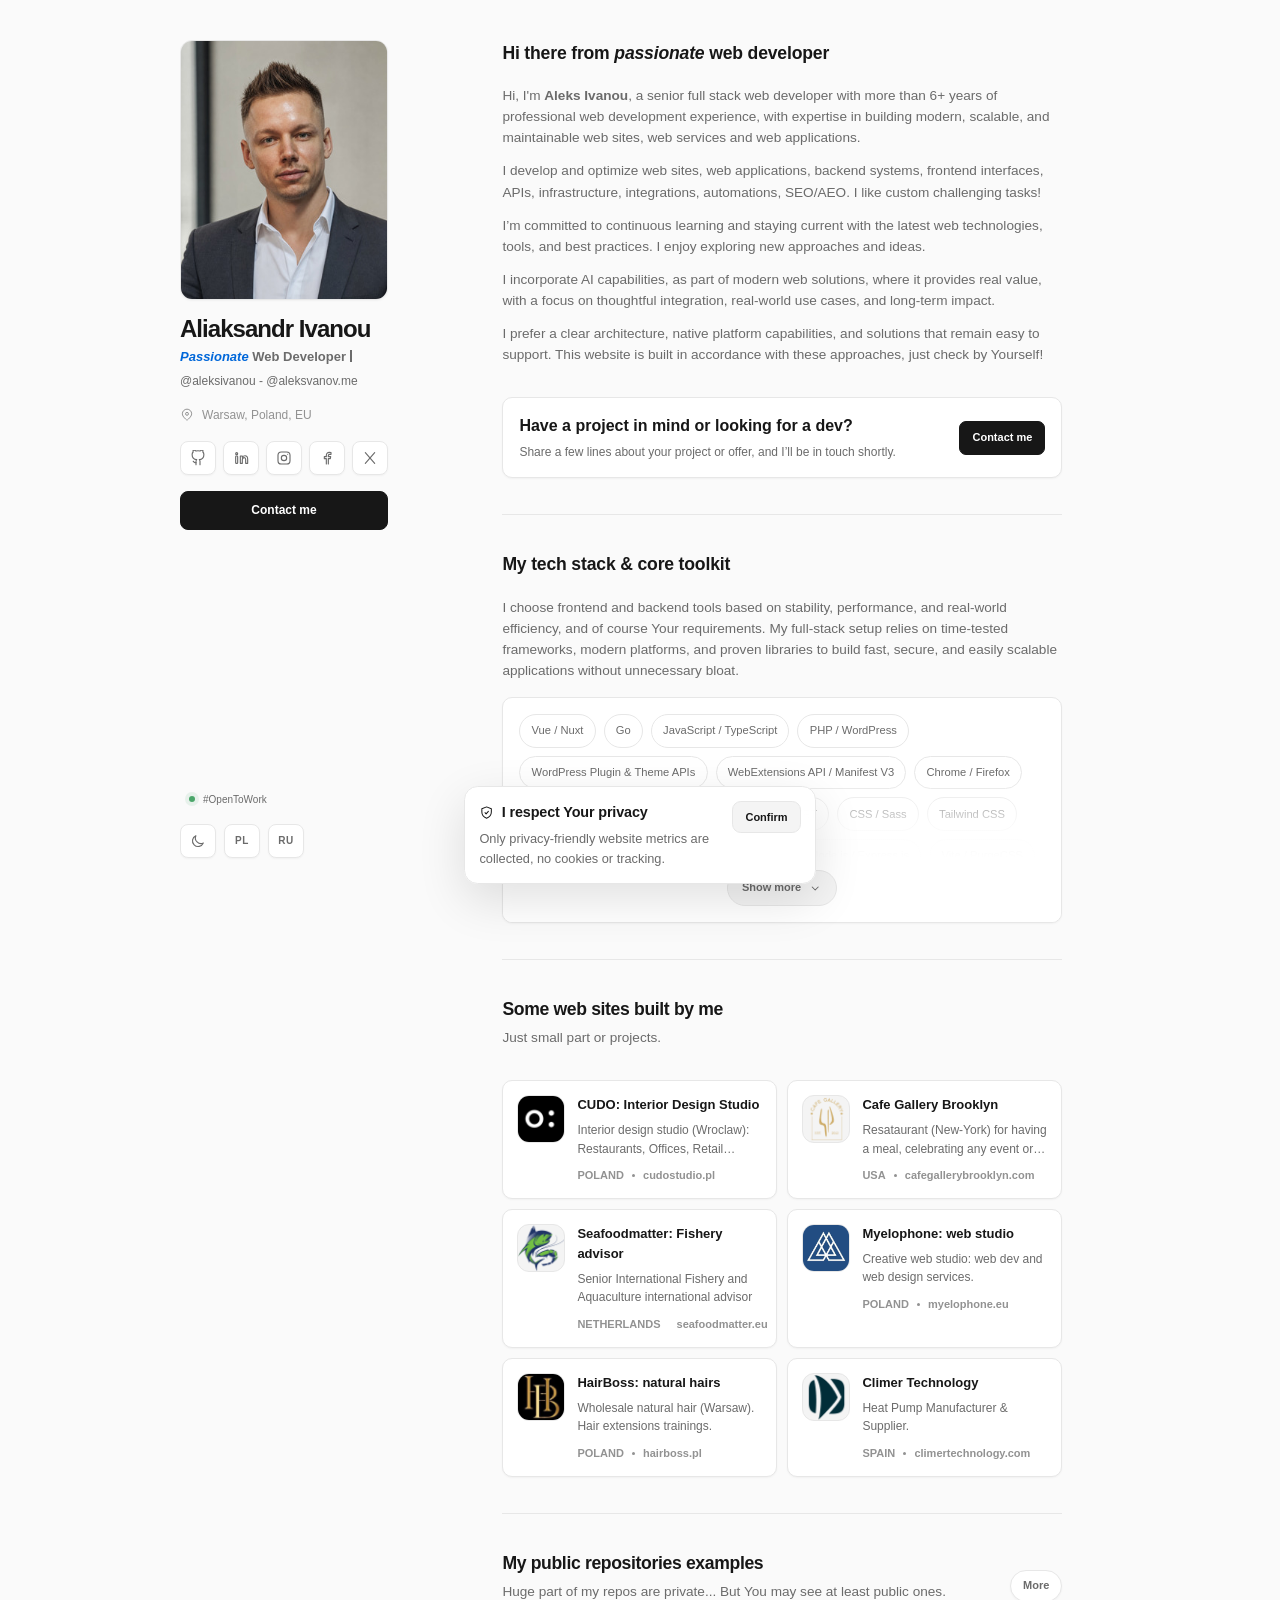
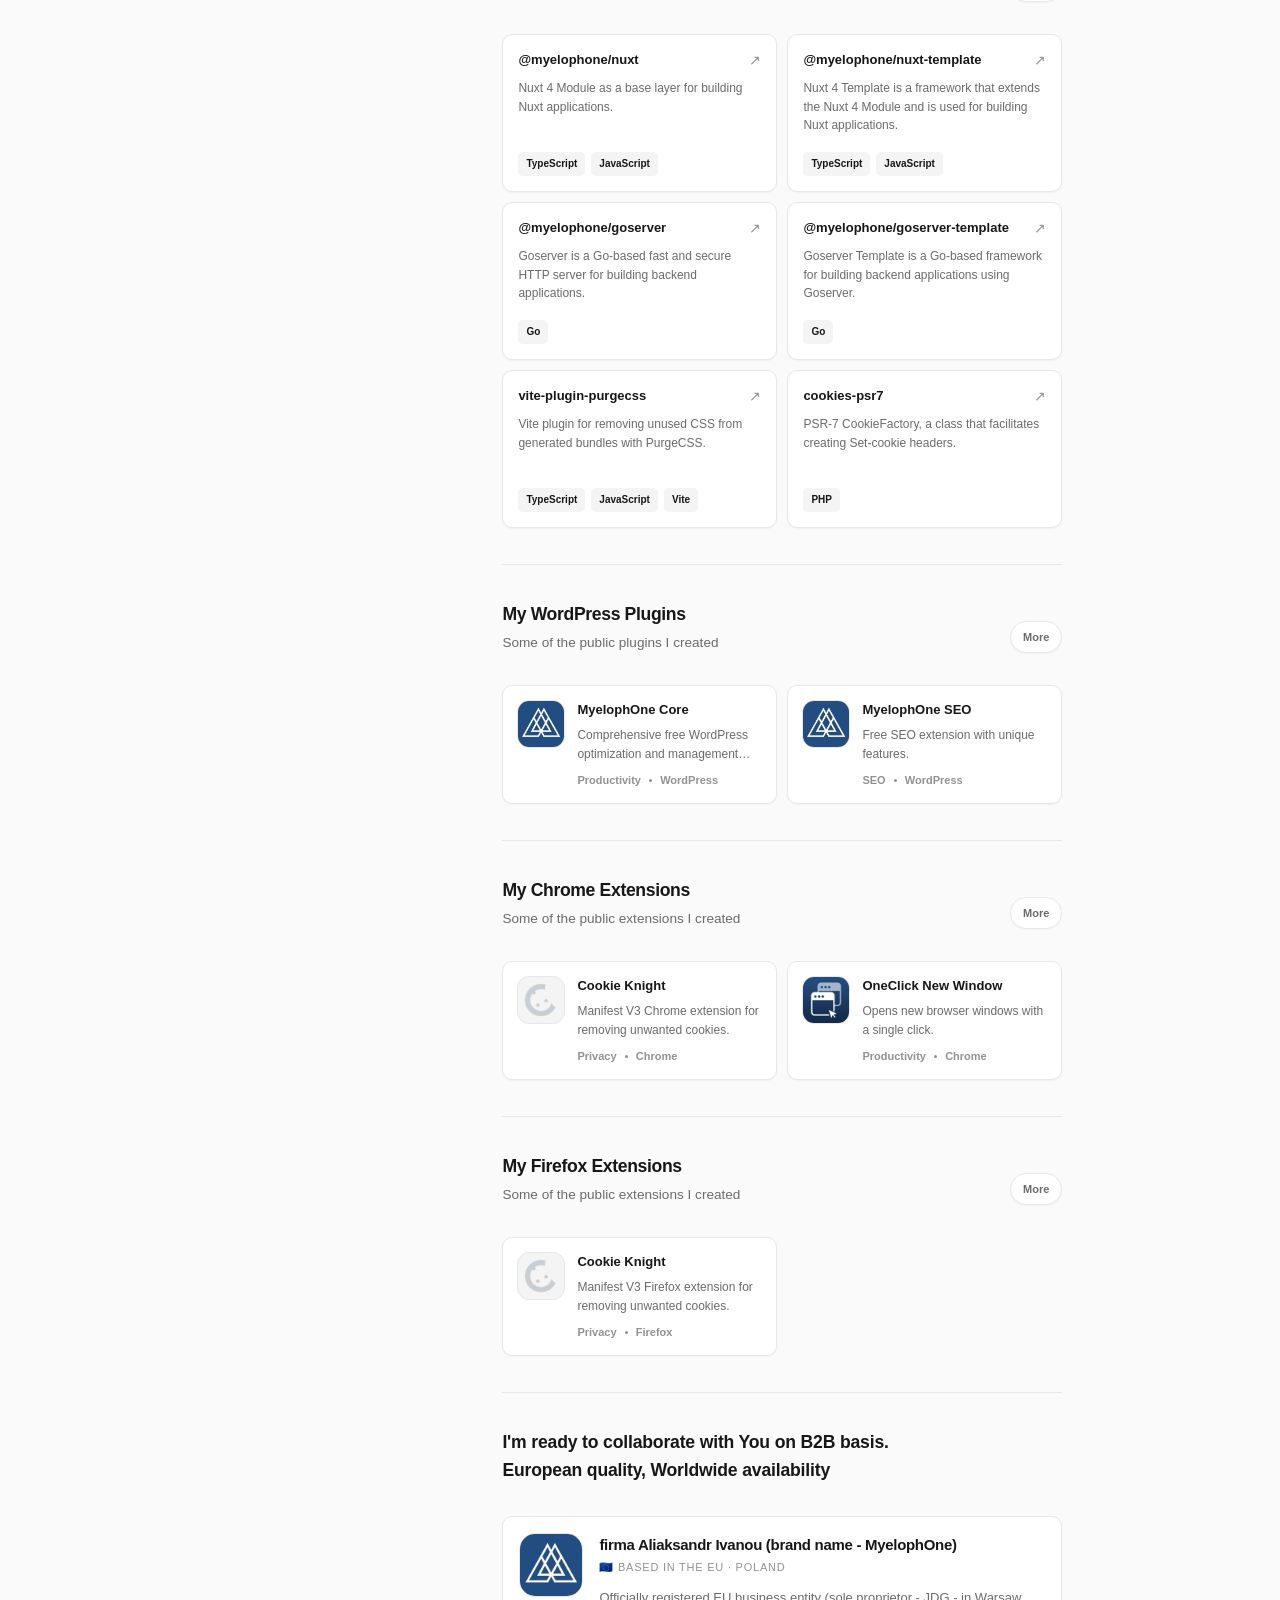
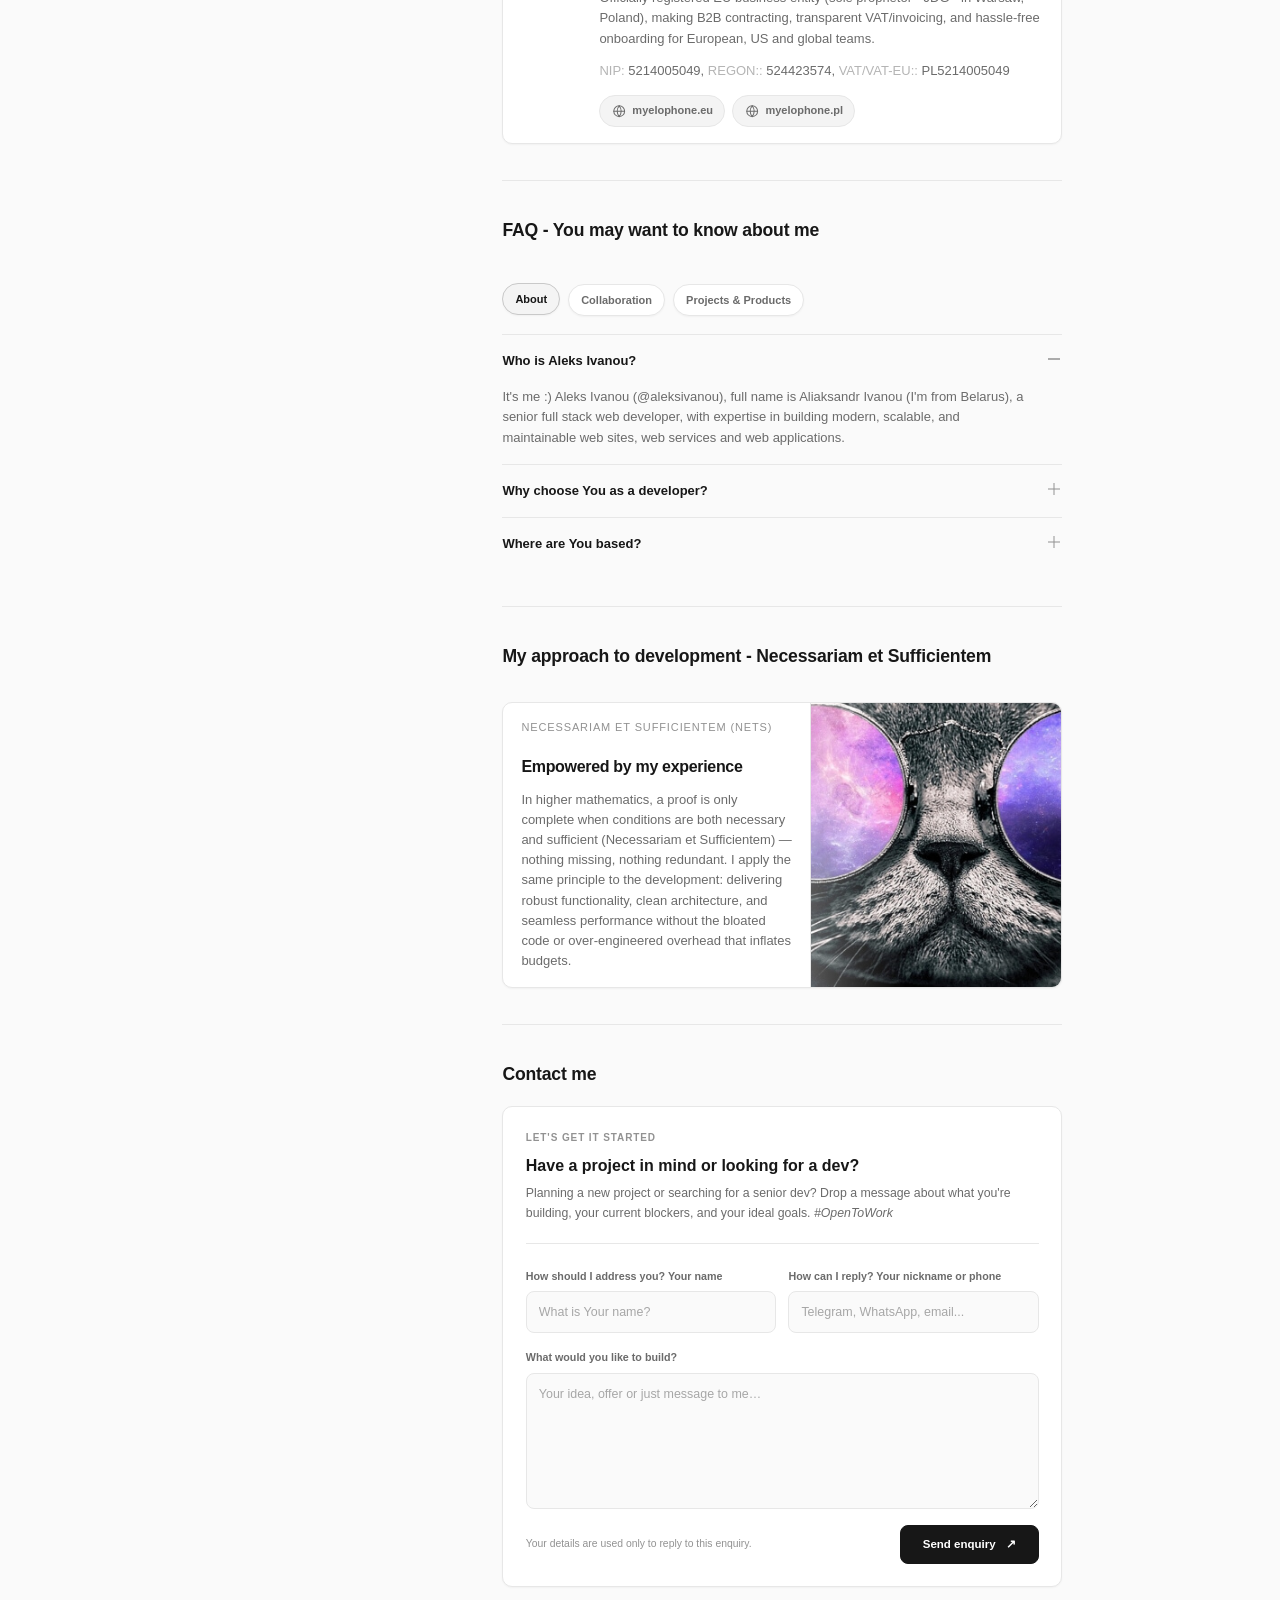
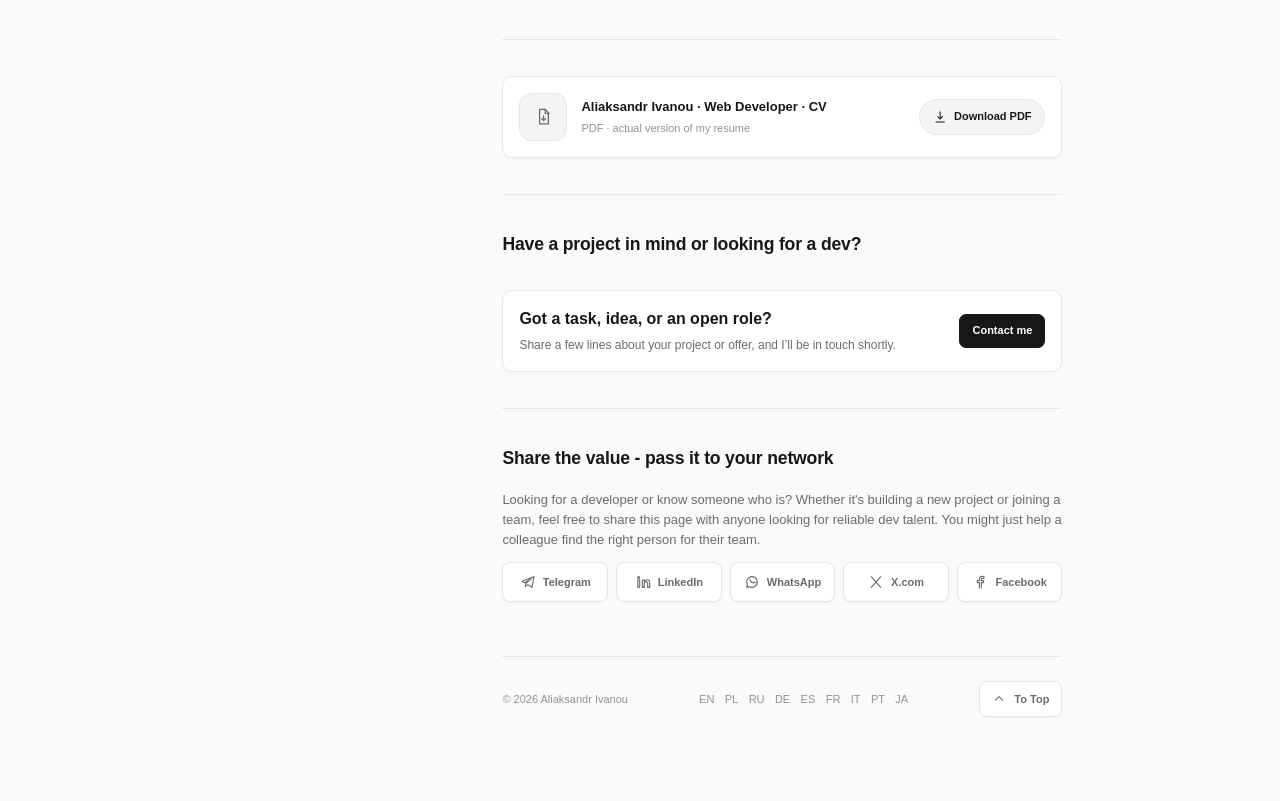
==== commit 5a0f1536: "Build dist from 132e3e329a03073987c7316fa96c3374502fdaba" ====
--- a/index.html
+++ b/index.html
@@ -1,2933 +1 @@
-<!doctype html>
-<html lang="en" class="nojs">
-	<head>
-		<meta charset="utf-8" />
-		<meta http-equiv="X-UA-Compatible" content="IE=edge,chrome=1" />
-		<meta
-			name="viewport"
-			content="width=device-width, initial-scale=1.0, viewport-fit=cover"
-		/>
-
-		<title>Aliaksandr Ivanou ⚡ full-stack developer</title>
-		<meta
-			name="description"
-			content="Personal site of full-stack developer Aleks Ivanou (@aleksivanou). End-to-end web development for business needs of any complexity: from architecture to deployment. Founder of MyelophOne. Let’s discuss Your project! #OpenToWork #MyelophOne #aleksivanou"
-		/>
-
-		<meta
-			name="google-site-verification"
-			content="4RHevsE_GWM59_ypshYfag6ITdRsAg734olgPGdm8Js"
-		/>
-		<meta name="yandex-verification" content="d016d982a6024deb" />
-
-		<style>
-			.nojs svg {
-				max-width: 1rem;
-			}
-			.nojs .mobile-topbar,
-			.nojs #principleFlip {
-				display: none;
-			}
-			:root {
-				--layout-width: 57.5rem;
-				--sidebar-width: 13.75rem;
-				--content-width: 35rem;
-				--layout-gap: clamp(4.25rem, 8vw, 7rem);
-				--desktop-top: 2.5rem;
-				--border: #e7e7e7;
-			}
-			:root[data-theme="dark"] {
-				--border: #292929;
-			}
-			.profile {
-				position: fixed;
-				top: var(--desktop-top);
-				bottom: var(--desktop-top);
-				left: max(1.5rem, calc((100vw - var(--layout-width)) / 2));
-				z-index: 2;
-				display: flex;
-				width: var(--sidebar-width);
-				min-height: 0;
-				overflow-x: hidden;
-				overflow-y: auto;
-				overscroll-behavior-y: contain;
-				scrollbar-width: thin;
-				flex-direction: column;
-				padding-right: 0.25rem;
-			}
-			.content {
-				width: min(var(--content-width), calc(100% - 3rem));
-				margin-left: max(
-					calc(1.5rem + var(--sidebar-width) + var(--layout-gap)),
-					calc(
-						(100vw - var(--layout-width)) / 2 +
-							var(--sidebar-width) + var(--layout-gap)
-					)
-				);
-				padding-top: var(--desktop-top);
-				padding-bottom: 5rem;
-			}
-			@media (max-width: 51.25rem) {
-				.profile {
-					position: relative;
-					top: auto;
-					bottom: auto;
-					left: auto;
-					width: min(calc(100% - 2rem), 38.75rem);
-					min-height: 100dvh;
-					max-height: none;
-					margin: 0 auto;
-					overflow: visible;
-					padding: 1.5rem 0
-						calc(1.125rem + env(safe-area-inset-bottom));
-					align-items: center;
-				}
-				.content {
-					width: min(calc(100% - 2rem), 38.75rem);
-					margin: 0 auto;
-					padding: 3.5rem 0 0;
-					border-top: 0.0625rem solid var(--border);
-				}
-			}
-			@media (max-width: 32.5rem) {
-				.profile,
-				.content {
-					width: min(calc(100% - 1.75rem), 38.75rem);
-				}
-				.content {
-					padding-top: 2.75rem;
-				}
-			}
-			@media (max-height: 43.75rem) and (min-width: 51.3125rem) {
-				.profile {
-					top: 1.25rem;
-					bottom: 1.25rem;
-				}
-				.content {
-					padding-top: 1.25rem;
-				}
-			}
-			@media print {
-				.profile {
-					position: static;
-					float: left;
-					width: 11.25rem;
-					height: auto;
-					overflow: visible;
-					margin-right: 1.75rem;
-					padding: 0;
-				}
-				.content {
-					width: auto;
-					margin: 0;
-					padding: 0;
-				}
-			}
-			html,
-			body {
-				max-width: 100% !important;
-				margin: 0;
-			}
-			body {
-				font-family:
-					-apple-system, system-ui, BlinkMacSystemFont, "Segoe UI",
-					Roboto, Oxygen, Ubuntu, sans-serif, color-emoji;
-				background-color: #fff;
-				color: #555;
-				font-weight: 400;
-				overflow-x: hidden !important;
-			}
-			img {
-				max-width: 100% !important;
-				height: auto;
-				display: block;
-			}
-			html {
-				height: auto;
-				font-size: 15px;
-				-webkit-text-size-adjust: 100%;
-				text-size-adjust: 100%;
-			}
-			body {
-				min-height: 100dvh;
-				font-size: 1rem;
-				position: relative;
-			}
-			@media screen and (min-width: 768px) {
-				html {
-					font-size: 16px;
-				}
-			}
-			@media screen and (min-width: 1500px) {
-				html {
-					font-size: 17px;
-				}
-			}
-			@media screen and (min-width: 1920px) {
-				html {
-					font-size: 18px;
-				}
-			}
-			@media screen and (min-width: 2560px) {
-				html {
-					font-size: 20px;
-				}
-			}
-			@media screen and (max-height: 650px) {
-				html {
-					font-size: 15px;
-				}
-			}
-			@media screen and (max-height: 480px) {
-				html {
-					font-size: 14px;
-				}
-			}
-		</style>
-
-		<meta
-			name="keywords"
-			content="Aliaksandr Ivanou, Aleks Ivanou, aleksivanou, frontend developer, web developer, MyelophOne owner"
-		/>
-		<meta name="author" content="Aliaksandr Ivanou" />
-		<meta name="robots" content="index, follow" />
-		<meta name="color-scheme" content="light dark" />
-		<meta name="theme-color" content="#fafafa" id="themeColor" />
-		<meta name="referrer" content="strict-origin-when-cross-origin" />
-		<meta
-			name="format-detection"
-			content="telephone=no, address=no, email=no"
-		/>
-		<meta http-equiv="x-dns-prefetch-control" content="on" />
-
-		<link rel="canonical" href="https://aleksivanov.me/" />
-		<link rel="alternate" hreflang="ru" href="https://aleksivanov.me/ru/" />
-		<link rel="alternate" hreflang="pl" href="https://aleksivanov.me/pl/" />
-		<link rel="alternate" hreflang="de" href="https://aleksivanov.me/de/" />
-		<link rel="alternate" hreflang="it" href="https://aleksivanov.me/it/" />
-		<link rel="alternate" hreflang="fr" href="https://aleksivanov.me/fr/" />
-		<link rel="alternate" hreflang="es" href="https://aleksivanov.me/es/" />
-		<link rel="alternate" hreflang="pt" href="https://aleksivanov.me/pt/" />
-		<link rel="alternate" hreflang="ja" href="https://aleksivanov.me/ja/" />
-		<link rel="alternate" hreflang="en" href="https://aleksivanov.me/" />
-		<link
-			rel="alternate"
-			hreflang="x-default"
-			href="https://aleksivanov.me/"
-		/>
-
-		<link
-			rel="preload"
-			as="image"
-			href="/assets/img/portrait-bashful-right-up.jpg"
-			fetchpriority="low"
-		/>
-
-		<meta property="og:type" content="profile" />
-		<meta property="og:locale" content="en_US" />
-		<meta
-			property="og:site_name"
-			content="Aliaksandr Ivanou ⚡ full-stack developer"
-		/>
-		<meta
-			property="og:title"
-			content="Aliaksandr Ivanou ⚡ full-stack developer"
-		/>
-		<meta
-			property="og:description"
-			content="Personal site of full-stack developer Aleks Ivanou (@aleksivanou). End-to-end web development for business needs of any complexity: from architecture to deployment. Founder of MyelophOne. Let’s discuss Your project! #OpenToWork #MyelophOne #aleksivanou"
-		/>
-		<meta property="og:url" content="https://aleksivanov.me/" />
-		<meta
-			property="og:image"
-			content="https://aleksivanov.me/assets/img/social-cover.png"
-		/>
-		<meta
-			property="og:image:alt"
-			content="Aliaksandr Ivanou ⚡ full-stack developer"
-		/>
-		<meta property="profile:first_name" content="Aleks" />
-		<meta property="profile:last_name" content="Ivanou" />
-		<meta property="profile:username" content="aleksivanou" />
-
-		<meta name="twitter:card" content="summary_large_image" />
-		<meta
-			name="twitter:title"
-			content="Aliaksandr Ivanou ⚡ full-stack developer"
-		/>
-		<meta
-			name="twitter:description"
-			content="Personal site of full-stack developer Aleks Ivanou (@aleksivanou). End-to-end web development for business needs of any complexity: from architecture to deployment. Founder of MyelophOne. Let’s discuss Your project! #OpenToWork #MyelophOne #aleksivanou"
-		/>
-		<meta
-			name="twitter:image"
-			content="https://aleksivanov.me/assets/img/social-cover.png"
-		/>
-
-		<link rel="schema.DC" href="http://purl.org/DC/elements/1.1/" />
-		<meta
-			name="DC.Title"
-			content="Aliaksandr Ivanou ⚡ full-stack developer"
-		/>
-		<meta
-			name="DC.Subject"
-			content="Aliaksandr Ivanou ⚡ full-stack developer"
-		/>
-		<meta
-			name="DC.Description"
-			content="Personal site of full-stack developer Aleks Ivanou (@aleksivanou). End-to-end web development for business needs of any complexity: from architecture to deployment. Founder of MyelophOne. Let’s discuss Your project! #OpenToWork #MyelophOne #aleksivanou"
-		/>
-		<meta name="DC.Contributor" content="https://aleksivanov.me" />
-		<meta name="DC.Date" content="2026-08-12" />
-		<meta name="DC.Identifier" content="https://aleksivanov.me" />
-		<meta name="DC.Publisher.url" content="https://aleksivanov.me" />
-		<meta name="DC.Type" content="Text" />
-		<meta name="DC.Format" content="text/html" />
-		<meta name="DC.Language" content="en_US" />
-		<meta name="DC.coverage" content="World" />
-
-		<link
-			rel="apple-touch-icon"
-			sizes="57x57"
-			href="/assets/favicon/apple-icon-57x57.png"
-		/>
-		<link
-			rel="apple-touch-icon"
-			sizes="60x60"
-			href="/assets/favicon/apple-icon-60x60.png"
-		/>
-		<link
-			rel="apple-touch-icon"
-			sizes="72x72"
-			href="/assets/favicon/apple-icon-72x72.png"
-		/>
-		<link
-			rel="apple-touch-icon"
-			sizes="76x76"
-			href="/assets/favicon/apple-icon-76x76.png"
-		/>
-		<link
-			rel="apple-touch-icon"
-			sizes="114x114"
-			href="/assets/favicon/apple-icon-114x114.png"
-		/>
-		<link
-			rel="apple-touch-icon"
-			sizes="120x120"
-			href="/assets/favicon/apple-icon-120x120.png"
-		/>
-		<link
-			rel="apple-touch-icon"
-			sizes="144x144"
-			href="/assets/favicon/apple-icon-144x144.png"
-		/>
-		<link
-			rel="apple-touch-icon"
-			sizes="152x152"
-			href="/assets/favicon/apple-icon-152x152.png"
-		/>
-		<link
-			rel="apple-touch-icon"
-			sizes="180x180"
-			href="/assets/favicon/apple-icon-180x180.png"
-		/>
-		<link
-			rel="icon"
-			type="image/png"
-			sizes="192x192"
-			href="/assets/favicon/android-icon-192x192.png"
-		/>
-		<link
-			rel="icon"
-			type="image/png"
-			sizes="32x32"
-			href="/assets/favicon/favicon-32x32.png"
-		/>
-		<link
-			rel="icon"
-			type="image/png"
-			sizes="96x96"
-			href="/assets/favicon/favicon-96x96.png"
-		/>
-		<link
-			rel="icon"
-			type="image/png"
-			sizes="16x16"
-			href="/assets/favicon/favicon-16x16.png"
-		/>
-		<link rel="manifest" href="/manifest.json" />
-		<meta name="msapplication-TileColor" content="#ffffff" />
-		<meta
-			name="msapplication-TileImage"
-			content="/assets/favicon/ms-icon-144x144.png"
-		/>
-		<meta name="theme-color" content="#ffffff" />
-
-		<script type="application/ld+json">
-			{
-				"@context": "https://schema.org",
-				"@graph": [
-					{
-						"@context": "https://schema.org",
-						"@type": "Person",
-						"@id": "https://aleksivanov.me/#person",
-						"name": "Aliaksandr Ivanou",
-						"url": "https://aleksivanov.me/",
-						"image": "https://aleksivanov.me/assets/img/portrait-positive-calm.jpg",
-						"jobTitle": "fullstack developer",
-						"description": "Personal site of full-stack developer Aleks Ivanou (@aleksivanou). End-to-end web development for business needs of any complexity: from architecture to deployment. Founder of MyelophOne. Let’s discuss Your project! #OpenToWork #MyelophOne #aleksivanou",
-						"email": "mailto:aleks@meph.one",
-						"sameAs": [
-							"https://github.com/aleksivanou",
-							"https://www.facebook.com/aleksivanov.me",
-							"https://www.instagram.com/aleksivanov.me/",
-							"https://www.youtube.com/@aleksivanou",
-							"https://x.com/aleksivanou",
-							"https://www.tiktok.com/@aleksivanov.me",
-							"https://www.linkedin.com/in/aleksivanou/",
-							"https://www.pinterest.com/aleksivanou/",
-							"https://www.reddit.com/user/aleksivanou",
-							"https://dribbble.com/aleksivanou",
-							"https://teletype.in/@aleksivanov.me",
-							"https://tenchat.ru/aleksivanou",
-							"https://vk.com/aleksivanou"
-						],
-						"owns": {
-							"@id": "https://myeloph.one/#organization"
-						},
-						"worksFor": {
-							"@id": "https://myeloph.one/#organization"
-						},
-						"hasOccupation": {
-							"@type": "Occupation",
-							"name": "CEO, MyelophOne"
-						},
-						"knowsLanguage": ["ru", "en", "be", "pl", "de"],
-						"homeLocation": {
-							"@type": "City",
-							"name": "Warsaw",
-							"containedInPlace": {
-								"@type": "Country",
-								"name": "Poland"
-							}
-						},
-						"knowsAbout": [
-							"Nuxt.js",
-							"React",
-							"Vue.js",
-							"CSS",
-							"SCSS",
-							"JavaScript",
-							"TypeScript",
-							"Node.js",
-							"Go",
-							"PostgreSQL",
-							"Frontend Development",
-							"Backend Development",
-							"Web Performance",
-							"Web Accessibility",
-							"Microservices Architecture",
-							"Responsive Web Design",
-							"Vue / Nuxt",
-							"JavaScript / TypeScript",
-							"PHP / WordPress",
-							"WordPress Plugin & Theme APIs",
-							"WebExtensions API / Manifest V3",
-							"Chrome / Firefox",
-							"PostgreSQL / Redis",
-							"NATS",
-							"Docker",
-							".NET",
-							"CSS / Sass",
-							"Tailwind CSS",
-							"Preact",
-							"React Native",
-							"Java",
-							"Node.js / Express.js",
-							"Vite / PurgeCSS",
-							"Composer / PSR-7",
-							"Python",
-							"Git / GitHub Actions",
-							"MySQL / MongoDB",
-							"Azure",
-							"Jest / Vitest / Playwright",
-							"Sentry",
-							"Zustand",
-							"HTML5 / CSS3"
-						],
-						"alternateName": [
-							"@aleksivanou",
-							"Aleks Ivanou",
-							"Alex Ivanou",
-							"Aliaksandr Ivanou",
-							"Alexander Ivanou",
-							"Aleks Ivanov",
-							"Alex Ivanov",
-							"Aliaksandr Ivanov",
-							"Alexander Ivanov",
-							"Алекс Иванов",
-							"Алекс Иванов Миелофон",
-							"Александр Иванов",
-							"Александр Иванов Миелофон",
-							"Аляксандр Іваноў",
-							"Алекс Іваноў",
-							"IVANOU ALIAKSANDR",
-							"IVANOV ALEKS",
-							"IVANOU ALEKS",
-							"IVANOV ALEX",
-							"IVANOU ALEX",
-							"IVANOV ALEXANDER",
-							"IVANOU ALEXANDER",
-							"Aliaksandr Ivanov - fullstack developer",
-							"Aliaksandr Ivanou - fullstack developer",
-							"Aleks Ivanou - fullstack developer",
-							"Aleks Ivanov - fullstack developer",
-							"Aliaksandr Ivanou MyelophOne",
-							"Aleks Ivanou MyelophOne",
-							"Aleks Ivanov MyelophOne",
-							"aleksivanou",
-							"aleksivanov.me"
-						]
-					},
-					{
-						"@type": "Organization",
-						"@id": "https://myeloph.one/#organization",
-						"name": "MyelophOne",
-						"url": "https://myeloph.one",
-						"legalName": "Aliaksandr Ivanou",
-						"description": "Creative web studio",
-						"logo": "https://aleksivanov.me/assets/img/myelophone.jpg",
-						"email": "mailto:studio@myeloph.one",
-						"foundingDate": "2020-05-26",
-						"sameAs": [
-							"https://github.com/MyelophOne",
-							"https://myelophone.eu/",
-							"https://myelophone.pl/"
-						],
-						"taxID": "5214005049",
-						"vatID": "PL5214005049",
-						"identifier": {
-							"@type": "PropertyValue",
-							"propertyID": "REGON",
-							"value": "524423574"
-						},
-						"founder": {
-							"@id": "https://aleksivanov.me/#person"
-						},
-						"brand": {
-							"@type": "Brand",
-							"name": "MyelophOne"
-						},
-						"alternateName": [
-							"MyelophOne",
-							"@MyelophOne",
-							"Myeloph.One",
-							"@Myeloph.One",
-							"MelophOne",
-							"Meloph.One",
-							"MephOne",
-							"Meph.One",
-							"Миелофон",
-							"МиелофонЪ",
-							"Aliaksandr Ivanou JDG"
-						]
-					},
-					{
-						"@context": "https://schema.org",
-						"@type": "WebSite",
-						"@id": "https://aleksivanov.me/#website",
-						"name": "Aleks Ivanou",
-						"alternateName": ["aleksivanov.me", "@aleksivanou"],
-						"inLanguage": [
-							"en",
-							"pl",
-							"ru",
-							"de",
-							"es",
-							"fr",
-							"it",
-							"pt",
-							"ja"
-						],
-						"url": "https://aleksivanov.me/",
-						"publisher": {
-							"@id": "https://aleksivanov.me/#person"
-						}
-					},
-					{
-						"@type": "ProfilePage",
-						"@id": "https://aleksivanov.me/#profile",
-						"url": "https://aleksivanov.me/",
-						"inLanguage": "en",
-						"mainEntity": {
-							"@id": "https://aleksivanov.me/#person"
-						},
-						"isPartOf": {
-							"@id": "https://aleksivanov.me/#website"
-						}
-					},
-					{
-						"@type": "ItemList",
-						"@id": "https://aleksivanov.me/#software-projects",
-						"name": "MyelophOne open-source projects",
-						"itemListElement": [
-							{
-								"@type": "ListItem",
-								"position": 1,
-								"item": {
-									"@type": "SoftwareSourceCode",
-									"@id": "https://github.com/MyelophOne/nuxt#software",
-									"name": "@myelophone/nuxt",
-									"codeRepository": "https://github.com/MyelophOne/nuxt",
-									"programmingLanguage": [
-										"TypeScript",
-										"JavaScript"
-									],
-									"author": {
-										"@id": "https://aleksivanov.me/#person"
-									},
-									"sourceOrganization": {
-										"@id": "https://myeloph.one/#organization"
-									}
-								}
-							},
-							{
-								"@type": "ListItem",
-								"position": 2,
-								"item": {
-									"@type": "SoftwareSourceCode",
-									"@id": "https://github.com/MyelophOne/nuxt-template#software",
-									"name": "@myelophone/nuxt-template",
-									"codeRepository": "https://github.com/MyelophOne/nuxt-template",
-									"programmingLanguage": [
-										"TypeScript",
-										"JavaScript"
-									],
-									"author": {
-										"@id": "https://aleksivanov.me/#person"
-									},
-									"sourceOrganization": {
-										"@id": "https://myeloph.one/#organization"
-									}
-								}
-							},
-							{
-								"@type": "ListItem",
-								"position": 3,
-								"item": {
-									"@type": "SoftwareSourceCode",
-									"@id": "https://github.com/MyelophOne/goserver#software",
-									"name": "@myelophone/goserver",
-									"codeRepository": "https://github.com/MyelophOne/goserver",
-									"programmingLanguage": "Go",
-									"author": {
-										"@id": "https://aleksivanov.me/#person"
-									},
-									"sourceOrganization": {
-										"@id": "https://myeloph.one/#organization"
-									}
-								}
-							},
-							{
-								"@type": "ListItem",
-								"position": 4,
-								"item": {
-									"@type": "SoftwareSourceCode",
-									"@id": "https://github.com/MyelophOne/goserver-template#software",
-									"name": "@myelophone/goserver-template",
-									"codeRepository": "https://github.com/MyelophOne/goserver-template",
-									"programmingLanguage": "Go",
-									"author": {
-										"@id": "https://aleksivanov.me/#person"
-									},
-									"sourceOrganization": {
-										"@id": "https://myeloph.one/#organization"
-									}
-								}
-							},
-							{
-								"@type": "ListItem",
-								"position": 5,
-								"item": {
-									"@type": "SoftwareSourceCode",
-									"@id": "https://github.com/MyelophOne/vite-plugin-purgecss#software",
-									"name": "vite-plugin-purgecss",
-									"codeRepository": "https://github.com/MyelophOne/vite-plugin-purgecss",
-									"programmingLanguage": [
-										"TypeScript",
-										"JavaScript"
-									],
-									"author": {
-										"@id": "https://aleksivanov.me/#person"
-									},
-									"sourceOrganization": {
-										"@id": "https://myeloph.one/#organization"
-									}
-								}
-							},
-							{
-								"@type": "ListItem",
-								"position": 6,
-								"item": {
-									"@type": "SoftwareSourceCode",
-									"@id": "https://github.com/MyelophOne/cookies-psr7#software",
-									"name": "cookies-psr7",
-									"codeRepository": "https://github.com/MyelophOne/cookies-psr7",
-									"programmingLanguage": "PHP",
-									"author": {
-										"@id": "https://aleksivanov.me/#person"
-									},
-									"sourceOrganization": {
-										"@id": "https://myeloph.one/#organization"
-									}
-								}
-							}
-						]
-					},
-					{
-						"@type": "FAQPage",
-						"@id": "https://aleksivanov.me/#faq",
-						"mainEntity": [
-							{
-								"@type": "Question",
-								"name": "Who is Aleks Ivanou?",
-								"acceptedAnswer": {
-									"@type": "Answer",
-									"text": "It's me :) Aleks Ivanou (@aleksivanou), full name is Aliaksandr Ivanou (I'm from Belarus), a senior full stack web developer, with expertise in building modern, scalable, and maintainable web sites, web services and web applications."
-								}
-							},
-							{
-								"@type": "Question",
-								"name": "Why choose You as a developer?",
-								"acceptedAnswer": {
-									"@type": "Answer",
-									"text": "I bring together experience, creativity, and strong technical problem-solving. I build complex, scalable solutions with a focus on performance, optimization, clean architecture, and great user experience."
-								}
-							},
-							{
-								"@type": "Question",
-								"name": "Where are You based?",
-								"acceptedAnswer": {
-									"@type": "Answer",
-									"text": "I’m based in Warsaw, Poland, and work with clients worldwide. I also collaborate remotely with companies, startups, B2B projects, and teams across different countries and time zones."
-								}
-							},
-							{
-								"@type": "Question",
-								"name": "How can I contact You?",
-								"acceptedAnswer": {
-									"@type": "Answer",
-									"text": "You can contact me directly through the contact form on this website or by email. Send a short description of your project, goals, and preferred type of collaboration, and I’ll get back to You with the next steps."
-								}
-							},
-							{
-								"@type": "Question",
-								"name": "Are You available for hire?",
-								"acceptedAnswer": {
-									"@type": "Answer",
-									"text": "Yes. I’m open to interesting projects and long-term opportunities, subject to my current commitments and any required transition period."
-								}
-							},
-							{
-								"@type": "Question",
-								"name": "Are you available for part-time engagements?",
-								"acceptedAnswer": {
-									"@type": "Answer",
-									"text": "Yes. I’m open to part-time engagements, ongoing projects, and flexible collaborations, depending on my current commitments."
-								}
-							},
-							{
-								"@type": "Question",
-								"name": "Do you work B2B?",
-								"acceptedAnswer": {
-									"@type": "Answer",
-									"text": "Yes. I work (as Polish JDG) with companies and clients on a B2B basis, including project-based work, ongoing development, and long-term collaborations."
-								}
-							},
-							{
-								"@type": "Question",
-								"name": "How can we work together?",
-								"acceptedAnswer": {
-									"@type": "Answer",
-									"text": "We can work together on a fixed project, a development package, an ongoing part-time engagement, or a longer-term B2B collaboration, depending on your needs."
-								}
-							},
-							{
-								"@type": "Question",
-								"name": "Aleks Ivanou - full stack web developer",
-								"acceptedAnswer": {
-									"@type": "Answer",
-									"text": "I’m a senior full-stack developer who thrives on solving complex technical challenges, untangling messy architectures, and bringing ambitious ideas to life."
-								}
-							},
-							{
-								"@type": "Question",
-								"name": "Aleks Ivanou - brand MyelophOne Founder and Owner",
-								"acceptedAnswer": {
-									"@type": "Answer",
-									"text": "Founder and Owner of MyelophOne (@myeloph.one) - creative web development focused on modern websites, digital products, and custom web development."
-								}
-							},
-							{
-								"@type": "Question",
-								"name": "Aleks Ivanou - Chrome extensions developer",
-								"acceptedAnswer": {
-									"@type": "Answer",
-									"text": "I create and develop Chrome extensions and browser tools, from lightweight productivity utilities to more advanced custom solutions (such as OneClick New Window and Cookie Knight), available in the Chrome Web Store."
-								}
-							},
-							{
-								"@type": "Question",
-								"name": "Aleks Ivanou - Firefox extensions developer",
-								"acceptedAnswer": {
-									"@type": "Answer",
-									"text": "I create and develop custom Firefox extensions and cross-browser tools, including productivity, automation, and utility solutions (such as Cookie Knight), available in the Mozilla Add-ons Store."
-								}
-							},
-							{
-								"@type": "Question",
-								"name": "Aleks Ivanou - WordPress plugins developer",
-								"acceptedAnswer": {
-									"@type": "Answer",
-									"text": "I create and develop custom WordPress plugins focused on performance, SEO, automation, and practical website functionality (such as MyelophOne Core and MyelophOne SEO), available on WordPress.org."
-								}
-							},
-							{
-								"@type": "Question",
-								"name": "Aleks Ivanou - @myelophone/nuxt developer",
-								"acceptedAnswer": {
-									"@type": "Answer",
-									"text": "I create and develop front-end components and custom solution using Nuxt.js, focusing on performance, SEO, and user experience."
-								}
-							},
-							{
-								"@type": "Question",
-								"name": "Aleks Ivanou - @myelophone/goserver developer",
-								"acceptedAnswer": {
-									"@type": "Answer",
-									"text": "I create and develop back-end service and custom solution using Go, focusing on performance, scalability, and security."
-								}
-							}
-						]
-					}
-				]
-			}
-		</script>
-
-		<script>
-			(() => {
-				const savedTheme = localStorage.getItem("theme");
-				const preferredTheme = window.matchMedia(
-					"(prefers-color-scheme: dark)",
-				).matches
-					? "dark"
-					: "light";
-
-				document.documentElement.dataset.theme =
-					savedTheme || preferredTheme;
-			})();
-		</script>
-
-		<link rel="stylesheet" href="/assets/css/styles.css" />
-	</head>
-
-	<body id="page-top">
-		<header class="mobile-topbar" id="mobileTopbar">
-			<div class="mobile-topbar-copy">
-				<p class="mobile-topbar-name">Aliaksandr Ivanou</p>
-				<p class="mobile-topbar-principle">
-					Necessariam et Sufficientem
-				</p>
-			</div>
-
-			<div>
-				<a
-					class="mobile-topbar-link"
-					href="https://linkedin.com/in/aleksivanou"
-					target="_blank"
-					rel="me noopener noreferrer"
-					aria-label="LinkedIn"
-				>
-					<svg viewBox="0 0 24 24" aria-hidden="true">
-						<rect x="4" y="9" width="3" height="11" rx="1" />
-						<circle cx="5.5" cy="5.5" r="1.5" />
-						<path
-							d="M11 20V9h3v1.8c1-1.5 2.3-2.2 4-2.2 2.7 0 4 1.8 4 5.1V20h-3v-5.7c0-1.9-.7-2.9-2.2-2.9-1.7 0-2.8 1.2-2.8 3.4V20h-3Z"
-						/>
-					</svg>
-				</a>
-
-				<a
-					class="mobile-topbar-link"
-					href="https://github.com/aleksivanou"
-					target="_blank"
-					rel="me noopener noreferrer"
-					aria-label="GitHub"
-				>
-					<svg viewBox="0 0 24 24" aria-hidden="true">
-						<path
-							d="M15 22v-4a4.8 4.8 0 0 0-1-3.5c3.3-.4 6.8-1.6 6.8-7.4A5.8 5.8 0 0 0 19.3 3 5.4 5.4 0 0 0 19.1 0S17.9-.4 15 1.5a13.4 13.4 0 0 0-6 0C6.1-.4 4.9 0 4.9 0a5.4 5.4 0 0 0-.2 3A5.8 5.8 0 0 0 3.2 7.1c0 5.8 3.5 7 6.8 7.4A4.8 4.8 0 0 0 9 18v4"
-						/>
-						<path d="M9 19c-3 .9-3-1.5-4.2-2" />
-					</svg>
-				</a>
-			</div>
-		</header>
-		<a class="skip-link" href="#content">Go to content</a>
-
-		<aside class="profile" aria-label="Main Info">
-			<div class="profile-main">
-				<div class="portrait-shake" id="portraitShake">
-					<div class="portrait">
-						<span
-							class="portrait-hit-flash"
-							aria-hidden="true"
-						></span>
-						<span class="portrait-fallback" aria-hidden="true"
-							>AI</span
-						>
-
-						<img
-							id="mainPortrait"
-							src="/assets/img/portrait-positive-calm.jpg"
-							data-default-src="/assets/img/portrait-positive-calm.jpg"
-							data-complete-src="/assets/img/portrait-bashful-right-up.jpg"
-							data-fight-images="/assets/img/portrait-bashful.jpg,/assets/img/portrait-curious.jpg,/assets/img/portrait-playful-skepticism.jpg,/assets/img/portrait-pleasant-surprise.jpg,/assets/img/portrait-bashful-right-up.jpg"
-							width="440"
-							height="550"
-							alt="Aliaksandr Ivanou (@aleksivanou) ⚡ MyelophOne Founder and Owner"
-							loading="lazy"
-							decoding="async"
-							fetchpriority="low"
-							onerror="this.hidden = true"
-						/>
-					</div>
-				</div>
-
-				<div>
-					<h1 class="name">Aliaksandr Ivanou</h1>
-					<p class="role">
-						<b><i>Passionate</i> Web Developer</b
-						><span class="typing-caret" aria-hidden="true"></span>
-					</p>
-					<p class="contact-description">
-						@aleksivanou - @aleksvanov.me
-					</p>
-				</div>
-
-				<p class="location">
-					<svg viewBox="0 0 24 24" fill="none" aria-hidden="true">
-						<path
-							d="M20 10c0 5-8 11-8 11S4 15 4 10a8 8 0 1 1 16 0Z"
-							stroke="currentColor"
-							stroke-width="1.7"
-						/>
-						<circle
-							cx="12"
-							cy="10"
-							r="2.5"
-							stroke="currentColor"
-							stroke-width="1.7"
-						/>
-					</svg>
-					Warsaw, Poland, EU
-				</p>
-
-				<nav class="social-links" aria-label="Social links">
-					<a
-						class="social-link"
-						href="https://github.com/aleksivanou"
-						target="_blank"
-						rel="me noopener noreferrer"
-						aria-label="GitHub"
-					>
-						<svg viewBox="0 0 24 24" aria-hidden="true">
-							<path
-								d="M15 22v-4a4.8 4.8 0 0 0-1-3.5c3.3-.4 6.8-1.6 6.8-7.4A5.8 5.8 0 0 0 19.3 3 5.4 5.4 0 0 0 19.1 0S17.9-.4 15 1.5a13.4 13.4 0 0 0-6 0C6.1-.4 4.9 0 4.9 0a5.4 5.4 0 0 0-.2 3A5.8 5.8 0 0 0 3.2 7.1c0 5.8 3.5 7 6.8 7.4A4.8 4.8 0 0 0 9 18v4"
-							/>
-							<path d="M9 19c-3 .9-3-1.5-4.2-2" />
-						</svg>
-					</a>
-
-					<a
-						class="social-link"
-						href="https://linkedin.com/in/aleksivanou"
-						target="_blank"
-						rel="me noopener noreferrer"
-						aria-label="LinkedIn"
-					>
-						<svg viewBox="0 0 24 24" aria-hidden="true">
-							<rect x="4" y="9" width="3" height="11" rx="1" />
-							<circle cx="5.5" cy="5.5" r="1.5" />
-							<path
-								d="M11 20V9h3v1.8c1-1.5 2.3-2.2 4-2.2 2.7 0 4 1.8 4 5.1V20h-3v-5.7c0-1.9-.7-2.9-2.2-2.9-1.7 0-2.8 1.2-2.8 3.4V20h-3Z"
-							/>
-						</svg>
-					</a>
-
-					<a
-						class="social-link"
-						href="https://www.instagram.com/aleksivanov.me/"
-						target="_blank"
-						rel="me noopener noreferrer"
-						aria-label="Instagram"
-					>
-						<svg viewBox="0 0 24 24" aria-hidden="true">
-							<rect x="3" y="3" width="18" height="18" rx="5" />
-							<circle cx="12" cy="12" r="4" />
-							<circle
-								cx="17.5"
-								cy="6.5"
-								r=".8"
-								fill="currentColor"
-								stroke="none"
-							/>
-						</svg>
-					</a>
-
-					<a
-						class="social-link"
-						href="https://www.facebook.com/aleksivanov.me"
-						target="_blank"
-						rel="me noopener noreferrer"
-						aria-label="Facebook"
-					>
-						<svg viewBox="0 0 24 24" aria-hidden="true">
-							<path
-								d="M14 21v-8h3l.5-3H14V8.2c0-1 .4-1.7 1.8-1.7H18V3.8c-.7-.1-1.5-.2-2.4-.2-2.8 0-4.6 1.7-4.6 4.8V10H8v3h3v8"
-							/>
-						</svg>
-					</a>
-
-					<a
-						class="social-link"
-						href="https://x.com/aleksivanou"
-						target="_blank"
-						rel="me noopener noreferrer"
-						aria-label="X.com"
-					>
-						<svg viewBox="0 0 24 24" aria-hidden="true">
-							<path d="M5 4l14 16M19 4 5 20" />
-						</svg>
-					</a>
-				</nav>
-
-				<a class="contact-link" href="#contact-form-root">
-					Contact me
-				</a>
-			</div>
-
-			<div class="profile-footer">
-				<span class="availability">#OpenToWork</span>
-
-				<div class="profile-controls" aria-label="Page settings">
-					<button
-						class="theme-toggle"
-						id="themeToggle"
-						type="button"
-						aria-label="Toggle theme"
-					>
-						<svg
-							class="moon-icon"
-							viewBox="0 0 24 24"
-							fill="none"
-							aria-hidden="true"
-						>
-							<path
-								d="M20 15.2A8.5 8.5 0 0 1 8.8 4 8.5 8.5 0 1 0 20 15.2Z"
-								stroke="currentColor"
-								stroke-width="1.7"
-								stroke-linecap="round"
-								stroke-linejoin="round"
-							/>
-						</svg>
-
-						<svg
-							class="sun-icon"
-							viewBox="0 0 24 24"
-							fill="none"
-							aria-hidden="true"
-						>
-							<circle
-								cx="12"
-								cy="12"
-								r="3.5"
-								stroke="currentColor"
-								stroke-width="1.7"
-							/>
-							<path
-								d="M12 2v2m0 16v2M4.93 4.93l1.42 1.42m11.3 11.3 1.42 1.42M2 12h2m16 0h2M4.93 19.07l1.42-1.42m11.3-11.3 1.42-1.42"
-								stroke="currentColor"
-								stroke-width="1.7"
-								stroke-linecap="round"
-							/>
-						</svg>
-					</button>
-
-					<a
-						class="language-link"
-						href="/pl/"
-						hreflang="pl"
-						lang="pl"
-						aria-label="Wersja polska"
-					>
-						PL
-					</a>
-
-					<a
-						class="language-link"
-						href="/ru/"
-						hreflang="ru"
-						lang="ru"
-						aria-label="Русская версия"
-					>
-						RU
-					</a>
-				</div>
-			</div>
-		</aside>
-
-		<button
-			class="principle"
-			id="principleFlip"
-			type="button"
-			aria-label="Easter egg"
-		>
-			Necessariam et Sufficientem
-		</button>
-
-		<main class="content" id="content">
-			<section class="section" aria-labelledby="about-title">
-				<div
-					class="language-notice"
-					id="languageNotice"
-					data-nosnippet
-					aria-live="polite"
-				>
-					<span id="languageNoticeText"></span>
-					<a
-						class="language-notice-link"
-						id="languageNoticeLink"
-						href="/"
-						hreflang="en"
-						lang="en"
-					>
-						Open English version
-					</a>
-				</div>
-
-				<h2 class="section-title" id="about-title">
-					Hi there from <i>passionate</i> web developer
-				</h2>
-
-				<p class="prose">
-					Hi, I'm <b>Aleks Ivanou</b>, a senior full stack web
-					developer with more than <span class="expyears">6</span>+
-					years of professional web development experience, with
-					expertise in building modern, scalable, and maintainable web
-					sites, web services and web applications.
-				</p>
-
-				<p class="prose">
-					I develop and optimize web sites, web applications, backend
-					systems, frontend interfaces, APIs, infrastructure,
-					integrations, automations, SEO/AEO. I like custom
-					challenging tasks!
-				</p>
-
-				<p class="prose">
-					I’m committed to continuous learning and staying current
-					with the latest web technologies, tools, and best practices.
-					I enjoy exploring new approaches and ideas.
-				</p>
-
-				<p class="prose">
-					I incorporate AI capabilities, as part of modern web
-					solutions, where it provides real value, with a focus on
-					thoughtful integration, real-world use cases, and long-term
-					impact.
-				</p>
-
-				<p class="prose">
-					I prefer a clear architecture, native platform capabilities,
-					and solutions that remain easy to support. This website is
-					built in accordance with these approaches, just check by
-					Yourself!
-				</p>
-
-				<div class="contact-card" style="margin-top: 2rem">
-					<div>
-						<h5 class="contact-title">
-							Have a project in mind or looking for a dev?
-						</h5>
-						<p class="contact-description">
-							Share a few lines about your project or offer, and
-							I’ll be in touch shortly.
-						</p>
-					</div>
-
-					<a class="contact-button" href="#contact-form-root">
-						Contact me
-					</a>
-				</div>
-			</section>
-
-			<section class="section" aria-labelledby="logos-title">
-				<h4 class="section-title" id="logos-title">
-					My tech stack & core toolkit
-				</h4>
-
-				<div class="desc-card">
-					<p class="contact-description">
-						I choose frontend and backend tools based on stability,
-						performance, and real-world efficiency, and of course
-						Your requirements. My full-stack setup relies on
-						time-tested frameworks, modern platforms, and proven
-						libraries to build fast, secure, and easily scalable
-						applications without unnecessary bloat.
-					</p>
-				</div>
-
-				<div class="story-card" id="storyCard">
-					<div class="story-content" id="storyContent">
-						<ul class="tag-list" aria-label="Technologies">
-							<li>Vue / Nuxt</li>
-							<li>Go</li>
-							<li>JavaScript / TypeScript</li>
-							<li>PHP / WordPress</li>
-							<li>WordPress Plugin &amp; Theme APIs</li>
-							<li>WebExtensions API / Manifest V3</li>
-							<li>Chrome / Firefox</li>
-							<li>PostgreSQL / Redis</li>
-							<li>NATS</li>
-							<li>Docker</li>
-							<li>.NET</li>
-							<li>CSS / Sass</li>
-							<li>Tailwind CSS</li>
-							<li>React</li>
-							<li>Preact</li>
-							<li>React Native</li>
-							<li>Java</li>
-							<li>Node.js / Express.js</li>
-							<li>Vite / PurgeCSS</li>
-							<li>Composer / PSR-7</li>
-							<li>Python</li>
-							<li>Git / GitHub Actions</li>
-							<li>MySQL / MongoDB</li>
-							<li>Azure</li>
-							<li>Jest / Vitest / Playwright</li>
-							<li>Sentry</li>
-							<li>Zustand</li>
-							<li>HTML5 / CSS3</li>
-						</ul>
-					</div>
-
-					<div class="story-footer">
-						<button
-							class="story-toggle"
-							id="storyToggle"
-							type="button"
-							aria-expanded="false"
-							aria-controls="storyContent"
-						>
-							<span>Show more</span>
-							<svg viewBox="0 0 24 24" aria-hidden="true">
-								<path d="m7 10 5 5 5-5" />
-							</svg>
-						</button>
-					</div>
-				</div>
-			</section>
-
-			<section class="section" aria-labelledby="websites-title">
-				<div class="extensions-head">
-					<div>
-						<h4 class="extensions-heading" id="websites-title">
-							Some web sites built by me
-						</h4>
-						<p class="extensions-subtitle">
-							Just small part or projects.
-						</p>
-					</div>
-				</div>
-
-				<div class="extensions-grid">
-					<a
-						class="extension-card"
-						href="https://cudostudio.pl/"
-						aria-label="Open cudostudio.pl website by @aleksivanou"
-						target="_blank"
-						rel="noopener noreferrer"
-					>
-						<span class="extension-icon">
-							<img
-								src="/assets/img/cudo.png"
-								width="96"
-								height="96"
-								alt=""
-								loading="lazy"
-								decoding="async"
-								onerror="this.hidden = true"
-							/>
-							<span
-								class="extension-icon-fallback"
-								aria-hidden="true"
-								>CUDO</span
-							>
-						</span>
-
-						<span>
-							<h6 class="extension-title">
-								CUDO: Interior Design Studio
-							</h6>
-							<p class="extension-description">
-								Interior design studio (Wroclaw): Restaurants,
-								Offices, Retail spaces
-							</p>
-							<span class="extension-meta">
-								POLAND
-								<span
-									class="extension-meta-dot"
-									aria-hidden="true"
-								></span>
-								cudostudio.pl
-							</span>
-						</span>
-					</a>
-
-					<a
-						class="extension-card"
-						href="https://cafegallerybrooklyn.com/"
-						aria-label="Open cafegallerybrooklyn.com website by @aleksivanou"
-						target="_blank"
-						rel="noopener noreferrer"
-					>
-						<span class="extension-icon">
-							<img
-								src="/assets/img/cafegallery.png"
-								width="96"
-								height="96"
-								alt=""
-								loading="lazy"
-								decoding="async"
-								onerror="this.hidden = true"
-							/>
-							<span
-								class="extension-icon-fallback"
-								aria-hidden="true"
-								>CG</span
-							>
-						</span>
-
-						<span>
-							<h6 class="extension-title">
-								Cafe Gallery Brooklyn
-							</h6>
-							<p class="extension-description">
-								Resataurant (New-York) for having a meal,
-								celebrating any event or ordering delivery
-							</p>
-							<span class="extension-meta">
-								USA
-								<span
-									class="extension-meta-dot"
-									aria-hidden="true"
-								></span>
-								cafegallerybrooklyn.com
-							</span>
-						</span>
-					</a>
-
-					<a
-						class="extension-card"
-						href="https://seafoodmatter.eu/"
-						aria-label="Open seafoodmatter.eu website by @aleksivanou"
-						target="_blank"
-						rel="noopener noreferrer"
-					>
-						<span class="extension-icon">
-							<img
-								src="/assets/img/seafoodmatter.png"
-								width="96"
-								height="96"
-								alt=""
-								loading="lazy"
-								decoding="async"
-								onerror="this.hidden = true"
-							/>
-							<span
-								class="extension-icon-fallback"
-								aria-hidden="true"
-								>SM</span
-							>
-						</span>
-
-						<span>
-							<h6 class="extension-title">
-								Seafoodmatter: Fishery advisor
-							</h6>
-							<p class="extension-description">
-								Senior International Fishery and Aquaculture
-								international advisor
-							</p>
-							<span class="extension-meta">
-								NETHERLANDS
-								<span
-									class="extension-meta-dot"
-									aria-hidden="true"
-								></span>
-								seafoodmatter.eu
-							</span>
-						</span>
-					</a>
-
-					<a
-						class="extension-card"
-						href="https://myelophone.eu/"
-						aria-label="Open myelophone.eu website by @aleksivanou"
-						target="_blank"
-						rel="noopener noreferrer"
-					>
-						<span class="extension-icon">
-							<img
-								src="/assets/img/myelophone.jpg"
-								width="96"
-								height="96"
-								alt=""
-								loading="lazy"
-								decoding="async"
-								onerror="this.hidden = true"
-							/>
-							<span
-								class="extension-icon-fallback"
-								aria-hidden="true"
-								>MY</span
-							>
-						</span>
-
-						<span>
-							<h6 class="extension-title">
-								Myelophone: web studio
-							</h6>
-							<p class="extension-description">
-								Creative web studio: web dev and web design
-								services.
-							</p>
-							<span class="extension-meta">
-								POLAND
-								<span
-									class="extension-meta-dot"
-									aria-hidden="true"
-								></span>
-								myelophone.eu
-							</span>
-						</span>
-					</a>
-
-					<a
-						class="extension-card"
-						href="https://hairboss.pl/"
-						aria-label="Open hairboss.pl website by @aleksivanou"
-						target="_blank"
-						rel="noopener noreferrer"
-					>
-						<span class="extension-icon">
-							<img
-								src="/assets/img/hairboss.jpg"
-								width="96"
-								height="96"
-								alt=""
-								loading="lazy"
-								decoding="async"
-								onerror="this.hidden = true"
-							/>
-							<span
-								class="extension-icon-fallback"
-								aria-hidden="true"
-								>HB</span
-							>
-						</span>
-
-						<span>
-							<h6 class="extension-title">
-								HairBoss: natural hairs
-							</h6>
-							<p class="extension-description">
-								Wholesale natural hair (Warsaw). Hair extensions
-								trainings.
-							</p>
-							<span class="extension-meta">
-								POLAND
-								<span
-									class="extension-meta-dot"
-									aria-hidden="true"
-								></span>
-								hairboss.pl
-							</span>
-						</span>
-					</a>
-
-					<a
-						class="extension-card"
-						href="https://climertechnology.com/"
-						aria-label="Open climertechnology.com website by @aleksivanou"
-						target="_blank"
-						rel="noopener noreferrer"
-					>
-						<span class="extension-icon">
-							<img
-								src="/assets/img/climer.png"
-								width="96"
-								height="96"
-								alt=""
-								loading="lazy"
-								decoding="async"
-								onerror="this.hidden = true"
-							/>
-							<span
-								class="extension-icon-fallback"
-								aria-hidden="true"
-								>CT</span
-							>
-						</span>
-
-						<span>
-							<h6 class="extension-title">Climer Technology</h6>
-							<p class="extension-description">
-								Heat Pump Manufacturer &amp; Supplier.
-							</p>
-							<span class="extension-meta">
-								SPAIN
-								<span
-									class="extension-meta-dot"
-									aria-hidden="true"
-								></span>
-								climertechnology.com
-							</span>
-						</span>
-					</a>
-				</div>
-			</section>
-
-			<section class="section" aria-labelledby="repos-title">
-				<div class="extensions-head">
-					<div>
-						<h3 class="extensions-heading" id="repos-title">
-							My public repositories examples
-						</h3>
-						<p class="extensions-subtitle">
-							Huge part of my repos are private... But You may see
-							at least public ones.
-						</p>
-					</div>
-
-					<a
-						class="extensions-more"
-						href="https://github.com/orgs/MyelophOne/repositories"
-						target="_blank"
-					>
-						More
-					</a>
-				</div>
-
-				<div class="projects">
-					<a
-						class="project"
-						href="https://github.com/MyelophOne/nuxt"
-						aria-label="Open Nuxt Project"
-						target="_blank"
-					>
-						<div class="project-header">
-							<h6 class="project-title">@myelophone/nuxt</h6>
-							<span class="project-arrow" aria-hidden="true"
-								>↗</span
-							>
-						</div>
-
-						<p class="project-description">
-							Nuxt 4 Module as a base layer for building Nuxt
-							applications.
-						</p>
-
-						<div class="tags" aria-label="Project Stack">
-							<span class="tag">TypeScript</span>
-							<span class="tag">JavaScript</span>
-						</div>
-					</a>
-
-					<a
-						class="project"
-						href="https://github.com/MyelophOne/nuxt-template"
-						aria-label="Open Nuxt Template Project"
-						target="_blank"
-					>
-						<div class="project-header">
-							<h6 class="project-title">
-								@myelophone/nuxt-template
-							</h6>
-							<span class="project-arrow" aria-hidden="true"
-								>↗</span
-							>
-						</div>
-
-						<p class="project-description">
-							Nuxt 4 Template is a framework that extends the Nuxt
-							4 Module and is used for building Nuxt applications.
-						</p>
-
-						<div class="tags" aria-label="Project Stack">
-							<span class="tag">TypeScript</span>
-							<span class="tag">JavaScript</span>
-						</div>
-					</a>
-
-					<a
-						class="project"
-						href="https://github.com/MyelophOne/goserver"
-						aria-label="Open Goserver Project"
-						target="_blank"
-					>
-						<div class="project-header">
-							<h6 class="project-title">@myelophone/goserver</h6>
-							<span class="project-arrow" aria-hidden="true"
-								>↗</span
-							>
-						</div>
-
-						<p class="project-description">
-							Goserver is a Go-based fast and secure HTTP server
-							for building backend applications.
-						</p>
-
-						<div class="tags" aria-label="Project Stack">
-							<span class="tag">Go</span>
-						</div>
-					</a>
-
-					<a
-						class="project"
-						href="https://github.com/MyelophOne/goserver-template"
-						aria-label="Open Goserver Template Project"
-						target="_blank"
-					>
-						<div class="project-header">
-							<h6 class="project-title">
-								@myelophone/goserver-template
-							</h6>
-							<span class="project-arrow" aria-hidden="true"
-								>↗</span
-							>
-						</div>
-
-						<p class="project-description">
-							Goserver Template is a Go-based framework for
-							building backend applications using Goserver.
-						</p>
-
-						<div class="tags" aria-label="Project Stack">
-							<span class="tag">Go</span>
-						</div>
-					</a>
-
-					<a
-						class="project"
-						href="https://github.com/MyelophOne/vite-plugin-purgecss"
-						aria-label="Open vite-plugin-purgecss"
-						target="_blank"
-					>
-						<div class="project-header">
-							<h6 class="project-title">vite-plugin-purgecss</h6>
-							<span class="project-arrow" aria-hidden="true"
-								>↗</span
-							>
-						</div>
-
-						<p class="project-description">
-							Vite plugin for removing unused CSS from generated
-							bundles with PurgeCSS.
-						</p>
-
-						<div class="tags" aria-label="Project Stack">
-							<span class="tag">TypeScript</span>
-							<span class="tag">JavaScript</span>
-							<span class="tag">Vite</span>
-						</div>
-					</a>
-
-					<a
-						class="project"
-						href="https://github.com/MyelophOne/cookies-psr7"
-						aria-label="Open cookies-psr7"
-						target="_blank"
-					>
-						<div class="project-header">
-							<h6 class="project-title">cookies-psr7</h6>
-							<span class="project-arrow" aria-hidden="true"
-								>↗</span
-							>
-						</div>
-
-						<p class="project-description">
-							PSR-7 CookieFactory, a class that facilitates
-							creating Set-cookie headers.
-						</p>
-
-						<div class="tags" aria-label="Project technologies">
-							<span class="tag">PHP</span>
-						</div>
-					</a>
-				</div>
-			</section>
-
-			<section class="section" aria-labelledby="wordpress-title">
-				<div class="extensions-head">
-					<div>
-						<h4 class="extensions-heading" id="wordpress-title">
-							My WordPress Plugins
-						</h4>
-						<p class="extensions-subtitle">
-							Some of the public plugins I created
-						</p>
-					</div>
-
-					<a
-						class="extensions-more"
-						href="https://profiles.wordpress.org/myelophone/"
-						target="_blank"
-					>
-						More
-					</a>
-				</div>
-
-				<div class="extensions-grid">
-					<a
-						class="extension-card"
-						href="https://wordpress.org/plugins/myelophone-core/"
-						aria-label="Open Myelophone Core plugin"
-						target="_blank"
-					>
-						<span class="extension-icon">
-							<img
-								src="/assets/img/myelophone.jpg"
-								width="96"
-								height="96"
-								alt=""
-								loading="lazy"
-								decoding="async"
-								onerror="this.hidden = true"
-							/>
-							<span
-								class="extension-icon-fallback"
-								aria-hidden="true"
-								>MC</span
-							>
-						</span>
-
-						<span>
-							<h3 class="extension-title">MyelophOne Core</h3>
-							<p class="extension-description">
-								Comprehensive free WordPress optimization and
-								management plugin.
-							</p>
-							<span class="extension-meta">
-								Productivity
-								<span
-									class="extension-meta-dot"
-									aria-hidden="true"
-								></span>
-								WordPress
-							</span>
-						</span>
-					</a>
-
-					<a
-						class="extension-card"
-						href="https://wordpress.org/plugins/myelophone-seo/"
-						aria-label="Open MyelophOne SEO plugin"
-						target="_blank"
-					>
-						<span class="extension-icon">
-							<img
-								src="/assets/img/myelophone.jpg"
-								width="96"
-								height="96"
-								alt=""
-								loading="lazy"
-								decoding="async"
-								onerror="this.hidden = true"
-							/>
-							<span
-								class="extension-icon-fallback"
-								aria-hidden="true"
-								>MS</span
-							>
-						</span>
-
-						<span>
-							<h6 class="extension-title">MyelophOne SEO</h6>
-							<p class="extension-description">
-								Free SEO extension with unique features.
-							</p>
-							<span class="extension-meta">
-								SEO
-								<span
-									class="extension-meta-dot"
-									aria-hidden="true"
-								></span>
-								WordPress
-							</span>
-						</span>
-					</a>
-				</div>
-			</section>
-
-			<section class="section" aria-labelledby="chrome-title">
-				<div class="extensions-head">
-					<div>
-						<h4 class="extensions-heading" id="chrome-title">
-							My Chrome Extensions
-						</h4>
-						<p class="extensions-subtitle">
-							Some of the public extensions I created
-						</p>
-					</div>
-
-					<a
-						class="extensions-more"
-						href="https://chromewebstore.google.com/search/myelophone"
-						target="_blank"
-					>
-						More
-					</a>
-				</div>
-
-				<div class="extensions-grid">
-					<a
-						class="extension-card"
-						href="https://chromewebstore.google.com/detail/cookie-knight/fkmebhjegpjgnjkakomeaakfokmjoglp"
-						aria-label="Open Cookie Knight Extension"
-						target="_blank"
-					>
-						<span class="extension-icon">
-							<img
-								src="/assets/img/cookie-knight.png"
-								width="96"
-								height="96"
-								alt=""
-								loading="lazy"
-								decoding="async"
-								onerror="this.hidden = true"
-							/>
-							<span
-								class="extension-icon-fallback"
-								aria-hidden="true"
-								>CK</span
-							>
-						</span>
-
-						<span>
-							<h3 class="extension-title">Cookie Knight</h3>
-							<p class="extension-description">
-								Manifest V3 Chrome extension for removing
-								unwanted cookies.
-							</p>
-							<span class="extension-meta">
-								Privacy
-								<span
-									class="extension-meta-dot"
-									aria-hidden="true"
-								></span>
-								Chrome
-							</span>
-						</span>
-					</a>
-
-					<a
-						class="extension-card"
-						href="https://chromewebstore.google.com/detail/oneclick-new-window/mbffihfapnjjoffpdpidblbchdkhkgjm"
-						aria-label="Open Oneclick New Window Extension"
-						target="_blank"
-					>
-						<span class="extension-icon">
-							<img
-								src="/assets/img/oneclick.png"
-								width="96"
-								height="96"
-								alt=""
-								loading="lazy"
-								decoding="async"
-								onerror="this.hidden = true"
-							/>
-							<span
-								class="extension-icon-fallback"
-								aria-hidden="true"
-								>NW</span
-							>
-						</span>
-
-						<span>
-							<h6 class="extension-title">OneClick New Window</h6>
-							<p class="extension-description">
-								Opens new browser windows with a single click.
-							</p>
-							<span class="extension-meta">
-								Productivity
-								<span
-									class="extension-meta-dot"
-									aria-hidden="true"
-								></span>
-								Chrome
-							</span>
-						</span>
-					</a>
-				</div>
-			</section>
-
-			<section class="section" aria-labelledby="firefox-title">
-				<div class="extensions-head">
-					<div>
-						<h4 class="extensions-heading" id="firefox-title">
-							My Firefox Extensions
-						</h4>
-						<p class="extensions-subtitle">
-							Some of the public extensions I created
-						</p>
-					</div>
-
-					<a
-						class="extensions-more"
-						href="https://addons.mozilla.org/ru/firefox/user/18872069/"
-						target="_blank"
-					>
-						More
-					</a>
-				</div>
-
-				<div class="extensions-grid">
-					<a
-						class="extension-card"
-						href="https://addons.mozilla.org/firefox/addon/cookie-knight/"
-						aria-label="Open Cookie Knight Extension"
-						target="_blank"
-					>
-						<span class="extension-icon">
-							<img
-								src="/assets/img/cookie-knight.png"
-								width="96"
-								height="96"
-								alt=""
-								loading="lazy"
-								decoding="async"
-								onerror="this.hidden = true"
-							/>
-							<span
-								class="extension-icon-fallback"
-								aria-hidden="true"
-								>CK</span
-							>
-						</span>
-
-						<span>
-							<h3 class="extension-title">Cookie Knight</h3>
-							<p class="extension-description">
-								Manifest V3 Firefox extension for removing
-								unwanted cookies.
-							</p>
-							<span class="extension-meta">
-								Privacy
-								<span
-									class="extension-meta-dot"
-									aria-hidden="true"
-								></span>
-								Firefox
-							</span>
-						</span>
-					</a>
-				</div>
-			</section>
-
-			<section class="section" aria-labelledby="company-title">
-				<h3 class="section-title" id="company-title">
-					I'm ready to collaborate with You on B2B basis. <br />
-					European quality, Worldwide availability
-				</h3>
-
-				<article class="company-card">
-					<a
-						class="company-logo"
-						href="https://github.com/myelophone"
-						target="_blank"
-						aria-label="Myeloph.One on GitHub"
-					>
-						<img
-							src="/assets/img/myelophone.jpg"
-							width="128"
-							height="128"
-							alt="Myeloph.One"
-							loading="lazy"
-							decoding="async"
-						/>
-					</a>
-
-					<div>
-						<h3 class="company-name">
-							<a
-								href="https://github.com/myelophone"
-								target="_blank"
-								>firma Aliaksandr Ivanou (brand name -
-								MyelophOne)</a
-							>
-						</h3>
-						<p class="company-type">🇪🇺 Based in the EU · Poland</p>
-
-						<p class="company-description">
-							Officially registered EU business entity (sole
-							proprietor - JDG - in Warsaw, Poland), making B2B
-							contracting, transparent VAT/invoicing, and
-							hassle-free onboarding for European, US and global
-							teams.
-						</p>
-
-						<p class="company-description">
-							<span class="cloudy">NIP:</span> 5214005049,
-							<span class="cloudy">REGON::</span> 524423574,
-							<span class="cloudy">VAT/VAT-EU::</span>
-							PL5214005049
-						</p>
-
-						<div class="company-links">
-							<a
-								class="company-link"
-								href="https://myelophone.eu"
-								target="_blank"
-							>
-								<svg viewBox="0 0 24 24" aria-hidden="true">
-									<circle cx="12" cy="12" r="9" />
-									<path
-										d="M3 12h18M12 3a15 15 0 0 1 0 18M12 3a15 15 0 0 0 0 18"
-									/>
-								</svg>
-								myelophone.eu
-							</a>
-
-							<a
-								class="company-link"
-								href="https://myelophone.pl"
-								target="_blank"
-							>
-								<svg viewBox="0 0 24 24" aria-hidden="true">
-									<circle cx="12" cy="12" r="9" />
-									<path
-										d="M3 12h18M12 3a15 15 0 0 1 0 18M12 3a15 15 0 0 0 0 18"
-									/>
-								</svg>
-								myelophone.pl
-							</a>
-						</div>
-					</div>
-				</article>
-			</section>
-
-			<section class="section" aria-labelledby="faq-title" id="faq">
-				<h2 class="section-title" id="faq-title">
-					FAQ - You may want to know about me
-				</h2>
-
-				<div class="faq">
-					<div
-						class="faq-tabs"
-						role="tablist"
-						aria-label="FAQ Topics"
-					>
-						<button
-							class="faq-tab"
-							id="faq-tab-about"
-							type="button"
-							role="tab"
-							aria-selected="true"
-							aria-controls="faq-panel-about"
-						>
-							About
-						</button>
-
-						<button
-							class="faq-tab"
-							id="faq-tab-work"
-							type="button"
-							role="tab"
-							aria-selected="false"
-							aria-controls="faq-panel-work"
-						>
-							Collaboration
-						</button>
-
-						<button
-							class="faq-tab"
-							id="faq-tab-process"
-							type="button"
-							role="tab"
-							aria-selected="false"
-							aria-controls="faq-panel-process"
-						>
-							Projects & Products
-						</button>
-					</div>
-
-					<div
-						class="faq-panel"
-						id="faq-panel-about"
-						role="tabpanel"
-						aria-labelledby="faq-tab-about"
-					>
-						<div class="faq-list">
-							<article class="faq-item">
-								<button
-									class="faq-question"
-									type="button"
-									aria-expanded="true"
-								>
-									<span>Who is Aleks Ivanou?</span>
-									<span
-										class="faq-question-icon"
-										aria-hidden="true"
-									></span>
-								</button>
-								<div class="faq-answer">
-									<div class="faq-answer-inner">
-										<p>
-											It's me :) Aleks Ivanou
-											(@aleksivanou), full name is
-											Aliaksandr Ivanou (I'm from
-											Belarus), a senior full stack web
-											developer, with expertise in
-											building modern, scalable, and
-											maintainable web sites, web services
-											and web applications.
-										</p>
-									</div>
-								</div>
-							</article>
-
-							<article class="faq-item">
-								<button
-									class="faq-question"
-									type="button"
-									aria-expanded="false"
-								>
-									<span>Why choose You as a developer?</span>
-									<span
-										class="faq-question-icon"
-										aria-hidden="true"
-									></span>
-								</button>
-								<div class="faq-answer">
-									<div class="faq-answer-inner">
-										<p>
-											I bring together experience,
-											creativity, and strong technical
-											problem-solving. I build complex,
-											scalable solutions with a focus on
-											performance, optimization, clean
-											architecture, and great user
-											experience.
-										</p>
-									</div>
-								</div>
-							</article>
-							<article class="faq-item">
-								<button
-									class="faq-question"
-									type="button"
-									aria-expanded="false"
-								>
-									<span>Where are You based?</span>
-									<span
-										class="faq-question-icon"
-										aria-hidden="true"
-									></span>
-								</button>
-								<div class="faq-answer">
-									<div class="faq-answer-inner">
-										<p>
-											I’m based in Warsaw, Poland (EU),
-											and work with clients worldwide. I
-											also collaborate remotely with
-											companies, startups, B2B projects,
-											and teams across different countries
-											and time zones.
-										</p>
-									</div>
-								</div>
-							</article>
-						</div>
-					</div>
-
-					<div
-						class="faq-panel"
-						id="faq-panel-process"
-						role="tabpanel"
-						aria-labelledby="faq-tab-process"
-						hidden
-					>
-						<div class="faq-list">
-							<article class="faq-item">
-								<button
-									class="faq-question"
-									type="button"
-									aria-expanded="true"
-								>
-									<span
-										>Aleks Ivanou - full stack web
-										developer</span
-									>
-									<span
-										class="faq-question-icon"
-										aria-hidden="true"
-									></span>
-								</button>
-								<div class="faq-answer">
-									<div class="faq-answer-inner">
-										<p>
-											I’m a senior full-stack developer
-											who thrives on solving complex
-											technical challenges, untangling
-											messy architectures, and bringing
-											ambitious ideas to life.
-										</p>
-									</div>
-								</div>
-							</article>
-
-							<article class="faq-item">
-								<button
-									class="faq-question"
-									type="button"
-									aria-expanded="false"
-								>
-									<span
-										>Aleks Ivanou - brand MyelophOne Founder
-										and Owner</span
-									>
-									<span
-										class="faq-question-icon"
-										aria-hidden="true"
-									></span>
-								</button>
-								<div class="faq-answer">
-									<div class="faq-answer-inner">
-										<p>
-											Founder and Owner of MyelophOne
-											(@myeloph.one) - creative web
-											development focused on modern
-											websites, digital products, and
-											custom web development.
-										</p>
-									</div>
-								</div>
-							</article>
-
-							<article class="faq-item">
-								<button
-									class="faq-question"
-									type="button"
-									aria-expanded="false"
-								>
-									<span
-										>Aleks Ivanou - Chrome extensions
-										developer</span
-									>
-									<span
-										class="faq-question-icon"
-										aria-hidden="true"
-									></span>
-								</button>
-								<div class="faq-answer">
-									<div class="faq-answer-inner">
-										<p>
-											I create and develop Chrome
-											extensions and browser tools, from
-											lightweight productivity utilities
-											to more advanced custom solutions
-											(such as OneClick New Window and
-											Cookie Knight), available in the
-											Chrome Web Store.
-										</p>
-									</div>
-								</div>
-							</article>
-
-							<article class="faq-item">
-								<button
-									class="faq-question"
-									type="button"
-									aria-expanded="false"
-								>
-									<span
-										>Aleks Ivanou - Firefox extensions
-										developer</span
-									>
-									<span
-										class="faq-question-icon"
-										aria-hidden="true"
-									></span>
-								</button>
-								<div class="faq-answer">
-									<div class="faq-answer-inner">
-										<p>
-											I create and develop custom Firefox
-											extensions and cross-browser tools,
-											including productivity, automation,
-											and utility solutions (such as
-											Cookie Knight), available in the
-											Mozilla Add-ons Store.
-										</p>
-									</div>
-								</div>
-							</article>
-
-							<article class="faq-item">
-								<button
-									class="faq-question"
-									type="button"
-									aria-expanded="false"
-								>
-									<span
-										>Aleks Ivanou - WordPress
-										developer</span
-									>
-									<span
-										class="faq-question-icon"
-										aria-hidden="true"
-									></span>
-								</button>
-								<div class="faq-answer">
-									<div class="faq-answer-inner">
-										<p>
-											I create and develop custom
-											WordPress plugins focused on
-											performance, SEO, automation, and
-											practical website functionality
-											(such as MyelophOne Core and
-											MyelophOne SEO), available on
-											WordPress.org.
-										</p>
-									</div>
-								</div>
-							</article>
-
-							<article class="faq-item">
-								<button
-									class="faq-question"
-									type="button"
-									aria-expanded="false"
-								>
-									<span
-										>Aleks Ivanou - @myelophone/nuxt
-										developer</span
-									>
-									<span
-										class="faq-question-icon"
-										aria-hidden="true"
-									></span>
-								</button>
-								<div class="faq-answer">
-									<div class="faq-answer-inner">
-										<p>
-											I create and develop front-end
-											components and custom solution using
-											Nuxt.js, focusing on performance,
-											SEO, and user experience.
-										</p>
-									</div>
-								</div>
-							</article>
-
-							<article class="faq-item">
-								<button
-									class="faq-question"
-									type="button"
-									aria-expanded="false"
-								>
-									<span
-										>Aleks Ivanou - @myelophone/goserver
-										developer</span
-									>
-									<span
-										class="faq-question-icon"
-										aria-hidden="true"
-									></span>
-								</button>
-								<div class="faq-answer">
-									<div class="faq-answer-inner">
-										<p>
-											I create and develop back-end
-											service and custom solution using
-											Go, focusing on performance,
-											scalability, and security.
-										</p>
-									</div>
-								</div>
-							</article>
-						</div>
-					</div>
-
-					<div
-						class="faq-panel"
-						id="faq-panel-work"
-						role="tabpanel"
-						aria-labelledby="faq-tab-work"
-						hidden
-					>
-						<div class="faq-list">
-							<article class="faq-item">
-								<button
-									class="faq-question"
-									type="button"
-									aria-expanded="true"
-								>
-									<span>How can I contact You?</span>
-									<span
-										class="faq-question-icon"
-										aria-hidden="true"
-									></span>
-								</button>
-								<div class="faq-answer">
-									<div class="faq-answer-inner">
-										<p>
-											You can contact me directly through
-											the contact form on this website or
-											by email. Send a short description
-											of your project, goals, and
-											preferred type of collaboration, and
-											I’ll get back to You with the next
-											steps.
-										</p>
-									</div>
-								</div>
-							</article>
-
-							<article class="faq-item">
-								<button
-									class="faq-question"
-									type="button"
-									aria-expanded="false"
-								>
-									<span>Are You available for hire?</span>
-									<span
-										class="faq-question-icon"
-										aria-hidden="true"
-									></span>
-								</button>
-								<div class="faq-answer">
-									<div class="faq-answer-inner">
-										<p>
-											Yes. I’m open to interesting
-											projects and long-term
-											opportunities, subject to my current
-											commitments and any required
-											transition period.
-										</p>
-									</div>
-								</div>
-							</article>
-
-							<article class="faq-item">
-								<button
-									class="faq-question"
-									type="button"
-									aria-expanded="false"
-								>
-									<span
-										>Are you available for part-time
-										engagements?</span
-									>
-									<span
-										class="faq-question-icon"
-										aria-hidden="true"
-									></span>
-								</button>
-								<div class="faq-answer">
-									<div class="faq-answer-inner">
-										<p>
-											Yes. I’m open to part-time
-											engagements, ongoing projects, and
-											flexible collaborations, depending
-											on my current commitments.
-										</p>
-									</div>
-								</div>
-							</article>
-
-							<article class="faq-item">
-								<button
-									class="faq-question"
-									type="button"
-									aria-expanded="false"
-								>
-									<span>Do you work B2B?</span>
-									<span
-										class="faq-question-icon"
-										aria-hidden="true"
-									></span>
-								</button>
-								<div class="faq-answer">
-									<div class="faq-answer-inner">
-										<p>
-											Yes. I work (as Polish JDG) with
-											companies and clients on a B2B
-											basis, including project-based work,
-											ongoing development, and long-term
-											collaborations.
-										</p>
-									</div>
-								</div>
-							</article>
-
-							<article class="faq-item">
-								<button
-									class="faq-question"
-									type="button"
-									aria-expanded="false"
-								>
-									<span>How can we work together?</span>
-									<span
-										class="faq-question-icon"
-										aria-hidden="true"
-									></span>
-								</button>
-								<div class="faq-answer">
-									<div class="faq-answer-inner">
-										<p>
-											We can work together on a fixed
-											project, a development package, an
-											ongoing part-time engagement, or a
-											longer-term B2B collaboration,
-											depending on your needs.
-										</p>
-									</div>
-								</div>
-							</article>
-						</div>
-					</div>
-				</div>
-			</section>
-
-			<section class="section" aria-labelledby="about-feature-title">
-				<h4 class="section-title" id="about-feature-title">
-					My approach to development - Necessariam et Sufficientem
-				</h4>
-
-				<div class="about-feature">
-					<div class="about-feature-copy">
-						<div>
-							<p class="about-feature-kicker">
-								Necessariam et Sufficientem (NetS)
-							</p>
-							<h5 class="about-feature-title">
-								Empowered by my experience
-							</h5>
-						</div>
-
-						<p class="about-feature-text">
-							In higher mathematics, a proof is only complete when
-							conditions are both necessary and sufficient
-							(Necessariam et Sufficientem) — nothing missing,
-							nothing redundant. I apply the same principle to the
-							development: delivering robust functionality, clean
-							architecture, and seamless performance without the
-							bloated code or over-engineered overhead that
-							inflates budgets.
-						</p>
-					</div>
-
-					<figure class="about-feature-image">
-						<img
-							src="/assets/img/skin.jpg"
-							width="720"
-							height="900"
-							alt="Necessariam et Sufficientem (NetS) - Aliaksandr Ivanou"
-							loading="lazy"
-							decoding="async"
-							fetchpriority="low"
-						/>
-					</figure>
-				</div>
-			</section>
-
-			<section class="section" aria-labelledby="form-title">
-				<h3 class="section-title" id="form-title">Contact me</h3>
-
-				<div class="desc-card">
-					<div
-						class="contact-card contact-card--form"
-						id="contact-form-root"
-					>
-						<div class="contact-intro">
-							<p class="eyebrow">Let's get it started</p>
-							<h3>
-								Have a project in mind or looking for a dev?
-							</h3>
-							<p>
-								Planning a new project or searching for a senior
-								dev? Drop a message about what you're building,
-								your current blockers, and your ideal goals.
-								<i>#OpenToWork</i>
-							</p>
-						</div>
-
-						<form
-							class="contact-form"
-							id="contactForm"
-							action=""
-							method="post"
-							enctype="multipart/form-data"
-						>
-							<div class="form-row">
-								<label class="form-field">
-									<span
-										>How should I address you? Your
-										name</span
-									>
-									<input
-										name="name"
-										type="text"
-										autocomplete="name"
-										maxlength="80"
-										placeholder="What is Your name?"
-										required
-									/>
-								</label>
-								<label class="form-field">
-									<span
-										>How can I reply? Your nickname or
-										phone</span
-									>
-									<input
-										name="contact"
-										type="text"
-										autocomplete="email"
-										maxlength="120"
-										placeholder="Telegram, WhatsApp, email..."
-										required
-									/>
-								</label>
-							</div>
-
-							<label class="form-field">
-								<span>What would you like to build?</span>
-								<textarea
-									name="message"
-									rows="6"
-									minlength="20"
-									maxlength="3000"
-									placeholder="Your idea, offer or just message to me…"
-									required
-								></textarea>
-							</label>
-
-							<label
-								class="form-field form-field--trap"
-								aria-hidden="true"
-							>
-								<span>Website</span>
-								<input
-									name="website"
-									type="text"
-									tabindex="-1"
-									autocomplete="off"
-								/>
-							</label>
-							<input
-								name="startedAt"
-								id="contactStartedAt"
-								type="hidden"
-							/>
-
-							<div class="form-footer">
-								<p>
-									Your details are used only to reply to this
-									enquiry.
-								</p>
-								<button class="primary-button" type="submit">
-									<span class="button-label"
-										>Send enquiry</span
-									>
-									<span aria-hidden="true">↗</span>
-								</button>
-							</div>
-							<p
-								class="form-status"
-								id="contactStatus"
-								role="status"
-								aria-live="polite"
-							></p>
-						</form>
-					</div>
-				</div>
-			</section>
-
-			<section class="section">
-				<div class="resume-card">
-					<span class="resume-icon" aria-hidden="true">
-						<svg viewBox="0 0 24 24">
-							<path d="M7 3h7l4 4v14H7V3Z" />
-							<path
-								d="M14 3v5h5M12 11v6M9.5 14.5 12 17l2.5-2.5"
-							/>
-						</svg>
-					</span>
-
-					<div>
-						<p class="resume-title">
-							Aliaksandr Ivanou · Web Developer · CV
-						</p>
-						<p class="resume-meta">
-							PDF · actual version of my resume
-						</p>
-					</div>
-
-					<a
-						class="resume-download"
-						href="https://drive.google.com/file/d/1oXvdTP54j1xfNP1F4DL6PO0OhW0pKEXa/view?usp=sharing"
-						target="_blank"
-						rel="noopener noreferrer"
-					>
-						<svg viewBox="0 0 24 24" aria-hidden="true">
-							<path d="M12 3v12M8 11l4 4 4-4M5 20h14" />
-						</svg>
-						Download PDF
-					</a>
-				</div>
-			</section>
-
-			<section class="section" aria-labelledby="contact-title">
-				<h4 class="section-title" id="contact-title">
-					Have a project in mind or looking for a dev?
-				</h4>
-
-				<div class="contact-card">
-					<div>
-						<h5 class="contact-title">
-							Got a task, idea, or an open role?
-						</h5>
-						<p class="contact-description">
-							Share a few lines about your project or offer, and
-							I’ll be in touch shortly.
-						</p>
-					</div>
-
-					<a class="contact-button" href="#contact-form-root">
-						Contact me
-					</a>
-				</div>
-			</section>
-
-			<section class="section" aria-labelledby="share-title">
-				<h4 class="section-title" id="share-title">
-					Share the value - pass it to your network
-				</h4>
-
-				<div class="share">
-					<p class="share-intro">
-						Looking for a developer or know someone who is? Whether
-						it's building a new project or joining a team, feel free
-						to share this page with anyone looking for reliable dev
-						talent. You might just help a colleague find the right
-						person for their team.
-					</p>
-
-					<div class="share-actions">
-						<a
-							class="share-button"
-							data-share="telegram"
-							href="#"
-							target="_blank"
-							rel="noopener noreferrer"
-						>
-							<svg viewBox="0 0 24 24" aria-hidden="true">
-								<path
-									d="m21 4-3 16-6-4-4 3 1-5 8-7-10 6-4-2 18-7Z"
-								/>
-							</svg>
-							<span>Telegram</span>
-						</a>
-
-						<a
-							class="share-button"
-							data-share="linkedin"
-							href="#"
-							target="_blank"
-							rel="noopener noreferrer"
-						>
-							<svg viewBox="0 0 24 24" aria-hidden="true">
-								<rect
-									x="4"
-									y="9"
-									width="3"
-									height="11"
-									rx="1"
-								/>
-								<circle cx="5.5" cy="5.5" r="1.5" />
-								<path
-									d="M11 20V9h3v1.8c1-1.5 2.3-2.2 4-2.2 2.7 0 4 1.8 4 5.1V20h-3v-5.7c0-1.9-.7-2.9-2.2-2.9-1.7 0-2.8 1.2-2.8 3.4V20h-3Z"
-								/>
-							</svg>
-							<span>LinkedIn</span>
-						</a>
-
-						<a
-							class="share-button"
-							data-share="whatsapp"
-							href="#"
-							target="_blank"
-							rel="noopener noreferrer"
-						>
-							<svg viewBox="0 0 24 24" aria-hidden="true">
-								<path
-									d="M20 11.8A8 8 0 0 1 8.1 19l-4.1 1 1.1-4A8 8 0 1 1 20 11.8Z"
-								/>
-								<path
-									d="M9 8.5c.4 2.8 2.2 4.6 5 5l1.2-1.2c.2-.2.5-.2.8-.1l2 1"
-								/>
-							</svg>
-							<span>WhatsApp</span>
-						</a>
-
-						<a
-							class="share-button"
-							data-share="x"
-							href="#"
-							target="_blank"
-							rel="noopener noreferrer"
-						>
-							<svg viewBox="0 0 24 24" aria-hidden="true">
-								<path d="M5 4l14 16M19 4 5 20" />
-							</svg>
-							<span>X.com</span>
-						</a>
-
-						<a
-							class="share-button"
-							data-share="facebook"
-							href="#"
-							target="_blank"
-							rel="noopener noreferrer"
-						>
-							<svg viewBox="0 0 24 24" aria-hidden="true">
-								<path
-									d="M14 21v-8h3l.5-3H14V8.2c0-1 .4-1.7 1.8-1.7H18V3.8c-.7-.1-1.5-.2-2.4-.2-2.8 0-4.6 1.7-4.6 4.8V10H8v3h3v8"
-								/>
-							</svg>
-							<span>Facebook</span>
-						</a>
-					</div>
-				</div>
-			</section>
-
-			<footer class="content-footer">
-				<span
-					>© <time datetime="2026">2026</time> Aliaksandr Ivanou</span
-				>
-
-				<div class="footer-languages">
-					<a href="/">EN</a>
-					<a href="/pl/">PL</a>
-					<a href="/ru/">RU</a>
-					<a href="/de/">DE</a>
-					<a href="/es/">ES</a>
-					<a href="/fr/">FR</a>
-					<a href="/it/">IT</a>
-					<a href="/pt/">PT</a>
-					<a href="/ja/">JA</a>
-				</div>
-
-				<button
-					class="back-to-top"
-					id="backToTop"
-					type="button"
-					aria-label="Scroll to top"
-				>
-					<svg viewBox="0 0 24 24" aria-hidden="true">
-						<path d="m6 14 6-6 6 6" />
-					</svg>
-					To Top
-				</button>
-			</footer>
-		</main>
-
-		<aside
-			class="privacy-toast"
-			id="privacyToast"
-			data-nosnippet
-			aria-labelledby="privacyToastTitle"
-		>
-			<div class="privacy-toast-copy">
-				<p class="privacy-toast-title" id="privacyToastTitle">
-					<svg viewBox="0 0 24 24" aria-hidden="true">
-						<path
-							d="M12 3 4.5 6v5.2c0 4.6 3 8.1 7.5 9.8 4.5-1.7 7.5-5.2 7.5-9.8V6L12 3Z"
-						/>
-						<path d="M9.5 12.2 11.2 14l3.6-4" />
-					</svg>
-					I respect Your privacy
-				</p>
-
-				<p class="privacy-toast-text">
-					Only privacy-friendly website metrics are collected, no
-					cookies or tracking.
-				</p>
-			</div>
-
-			<div class="privacy-toast-actions">
-				<button
-					class="privacy-toast-button"
-					id="privacyToastDismiss"
-					type="button"
-				>
-					Confirm
-				</button>
-			</div>
-		</aside>
-
-		<div
-			class="win-message"
-			id="winMessage"
-			role="status"
-			aria-live="polite"
-		>
-			You win!
-		</div>
-		<div class="cursor-dot" id="cursorDot" aria-hidden="true"></div>
-		<div class="cursor-ring" id="cursorRing" aria-hidden="true"></div>
-
-		<button
-			class="scroll-compass"
-			id="scrollCompass"
-			type="button"
-			aria-label="Scroll to top"
-		>
-			<svg
-				class="scroll-compass-triangle"
-				viewBox="0 0 24 24"
-				aria-hidden="true"
-			>
-				<path d="M12 4 19 18 12 15 5 18 12 4Z" />
-			</svg>
-
-			<svg
-				class="scroll-compass-done"
-				viewBox="0 0 24 24"
-				aria-hidden="true"
-			>
-				<path d="m6 12 4 4 8-9" />
-			</svg>
-		</button>
-
-		<script src="/assets/js/scripts.js" defer></script>
-		<script
-			defer
-			src="https://stat.meph.one/script.js"
-			data-website-id="b7fc784a-cdd4-49d0-897f-b8a20db7c2a6"
-		></script>
-	</body>
-</html>
+<!doctype html><html lang="en" class="nojs"><head><meta charset="utf-8"><meta http-equiv="X-UA-Compatible" content="IE=edge,chrome=1"><meta name="viewport" content="width=device-width,initial-scale=1,viewport-fit=cover"><title>Aliaksandr Ivanou ⚡ full-stack developer</title><meta name="description" content="Personal site of full-stack developer Aleks Ivanou (@aleksivanou). End-to-end web development for business needs of any complexity: from architecture to deployment. Founder of MyelophOne. Let’s discuss Your project! #OpenToWork #MyelophOne #aleksivanou"><meta name="google-site-verification" content="4RHevsE_GWM59_ypshYfag6ITdRsAg734olgPGdm8Js"><meta name="yandex-verification" content="d016d982a6024deb"><style>.nojs svg{max-width:1rem}.nojs #principleFlip,.nojs .mobile-topbar{display:none}:root{--layout-width:57.5rem;--sidebar-width:13.75rem;--content-width:35rem;--layout-gap:clamp(4.25rem, 8vw, 7rem);--desktop-top:2.5rem;--border:#e7e7e7}:root[data-theme=dark]{--border:#292929}.profile{position:fixed;top:var(--desktop-top);bottom:var(--desktop-top);left:max(1.5rem,calc((100vw - var(--layout-width))/ 2));z-index:2;display:flex;width:var(--sidebar-width);min-height:0;overflow-x:hidden;overflow-y:auto;overscroll-behavior-y:contain;scrollbar-width:thin;flex-direction:column;padding-right:.25rem}.content{width:min(var(--content-width),calc(100% - 3rem));margin-left:max(calc(1.5rem + var(--sidebar-width) + var(--layout-gap)),calc((100vw - var(--layout-width))/ 2 + var(--sidebar-width) + var(--layout-gap)));padding-top:var(--desktop-top);padding-bottom:5rem}@media (max-width:51.25rem){.profile{position:relative;top:auto;bottom:auto;left:auto;width:min(calc(100% - 2rem),38.75rem);min-height:100dvh;max-height:none;margin:0 auto;overflow:visible;padding:1.5rem 0 calc(1.125rem + env(safe-area-inset-bottom));align-items:center}.content{width:min(calc(100% - 2rem),38.75rem);margin:0 auto;padding:3.5rem 0 0;border-top:.0625rem solid var(--border)}}@media (max-width:32.5rem){.content,.profile{width:min(calc(100% - 1.75rem),38.75rem)}.content{padding-top:2.75rem}}@media (max-height:43.75rem) and (min-width:51.3125rem){.profile{top:1.25rem;bottom:1.25rem}.content{padding-top:1.25rem}}@media print{.profile{position:static;float:left;width:11.25rem;height:auto;overflow:visible;margin-right:1.75rem;padding:0}.content{width:auto;margin:0;padding:0}}body,html{max-width:100%!important;margin:0}body{font-family:-apple-system,system-ui,BlinkMacSystemFont,"Segoe UI",Roboto,Oxygen,Ubuntu,sans-serif,color-emoji;background-color:#fff;color:#555;font-weight:400;overflow-x:hidden!important}img{max-width:100%!important;height:auto;display:block}html{height:auto;font-size:15px;-webkit-text-size-adjust:100%;text-size-adjust:100%}body{min-height:100dvh;font-size:1rem;position:relative}@media screen and (min-width:768px){html{font-size:16px}}@media screen and (min-width:1500px){html{font-size:17px}}@media screen and (min-width:1920px){html{font-size:18px}}@media screen and (min-width:2560px){html{font-size:20px}}@media screen and (max-height:650px){html{font-size:15px}}@media screen and (max-height:480px){html{font-size:14px}}</style><meta name="keywords" content="Aliaksandr Ivanou, Aleks Ivanou, aleksivanou, frontend developer, web developer, MyelophOne owner"><meta name="author" content="Aliaksandr Ivanou"><meta name="robots" content="index, follow"><meta name="color-scheme" content="light dark"><meta name="theme-color" content="#fafafa" id="themeColor"><meta name="referrer" content="strict-origin-when-cross-origin"><meta name="format-detection" content="telephone=no, address=no, email=no"><meta http-equiv="x-dns-prefetch-control" content="on"><link rel="canonical" href="https://aleksivanov.me/"><link rel="alternate" hreflang="ru" href="https://aleksivanov.me/ru/"><link rel="alternate" hreflang="pl" href="https://aleksivanov.me/pl/"><link rel="alternate" hreflang="de" href="https://aleksivanov.me/de/"><link rel="alternate" hreflang="it" href="https://aleksivanov.me/it/"><link rel="alternate" hreflang="fr" href="https://aleksivanov.me/fr/"><link rel="alternate" hreflang="es" href="https://aleksivanov.me/es/"><link rel="alternate" hreflang="pt" href="https://aleksivanov.me/pt/"><link rel="alternate" hreflang="ja" href="https://aleksivanov.me/ja/"><link rel="alternate" hreflang="en" href="https://aleksivanov.me/"><link rel="alternate" hreflang="x-default" href="https://aleksivanov.me/"><link rel="preload" as="image" href="/assets/img/portrait-bashful-right-up.jpg" fetchpriority="low"><meta property="og:type" content="profile"><meta property="og:locale" content="en_US"><meta property="og:site_name" content="Aliaksandr Ivanou ⚡ full-stack developer"><meta property="og:title" content="Aliaksandr Ivanou ⚡ full-stack developer"><meta property="og:description" content="Personal site of full-stack developer Aleks Ivanou (@aleksivanou). End-to-end web development for business needs of any complexity: from architecture to deployment. Founder of MyelophOne. Let’s discuss Your project! #OpenToWork #MyelophOne #aleksivanou"><meta property="og:url" content="https://aleksivanov.me/"><meta property="og:image" content="https://aleksivanov.me/assets/img/social-cover.png"><meta property="og:image:alt" content="Aliaksandr Ivanou ⚡ full-stack developer"><meta property="profile:first_name" content="Aleks"><meta property="profile:last_name" content="Ivanou"><meta property="profile:username" content="aleksivanou"><meta name="twitter:card" content="summary_large_image"><meta name="twitter:title" content="Aliaksandr Ivanou ⚡ full-stack developer"><meta name="twitter:description" content="Personal site of full-stack developer Aleks Ivanou (@aleksivanou). End-to-end web development for business needs of any complexity: from architecture to deployment. Founder of MyelophOne. Let’s discuss Your project! #OpenToWork #MyelophOne #aleksivanou"><meta name="twitter:image" content="https://aleksivanov.me/assets/img/social-cover.png"><link rel="schema.DC" href="http://purl.org/DC/elements/1.1/"><meta name="DC.Title" content="Aliaksandr Ivanou ⚡ full-stack developer"><meta name="DC.Subject" content="Aliaksandr Ivanou ⚡ full-stack developer"><meta name="DC.Description" content="Personal site of full-stack developer Aleks Ivanou (@aleksivanou). End-to-end web development for business needs of any complexity: from architecture to deployment. Founder of MyelophOne. Let’s discuss Your project! #OpenToWork #MyelophOne #aleksivanou"><meta name="DC.Contributor" content="https://aleksivanov.me"><meta name="DC.Date" content="2026-08-12"><meta name="DC.Identifier" content="https://aleksivanov.me"><meta name="DC.Publisher.url" content="https://aleksivanov.me"><meta name="DC.Type" content="Text"><meta name="DC.Format" content="text/html"><meta name="DC.Language" content="en_US"><meta name="DC.coverage" content="World"><link rel="apple-touch-icon" sizes="57x57" href="/assets/favicon/apple-icon-57x57.png"><link rel="apple-touch-icon" sizes="60x60" href="/assets/favicon/apple-icon-60x60.png"><link rel="apple-touch-icon" sizes="72x72" href="/assets/favicon/apple-icon-72x72.png"><link rel="apple-touch-icon" sizes="76x76" href="/assets/favicon/apple-icon-76x76.png"><link rel="apple-touch-icon" sizes="114x114" href="/assets/favicon/apple-icon-114x114.png"><link rel="apple-touch-icon" sizes="120x120" href="/assets/favicon/apple-icon-120x120.png"><link rel="apple-touch-icon" sizes="144x144" href="/assets/favicon/apple-icon-144x144.png"><link rel="apple-touch-icon" sizes="152x152" href="/assets/favicon/apple-icon-152x152.png"><link rel="apple-touch-icon" sizes="180x180" href="/assets/favicon/apple-icon-180x180.png"><link rel="icon" type="image/png" sizes="192x192" href="/assets/favicon/android-icon-192x192.png"><link rel="icon" type="image/png" sizes="32x32" href="/assets/favicon/favicon-32x32.png"><link rel="icon" type="image/png" sizes="96x96" href="/assets/favicon/favicon-96x96.png"><link rel="icon" type="image/png" sizes="16x16" href="/assets/favicon/favicon-16x16.png"><link rel="manifest" href="/manifest.json"><meta name="msapplication-TileColor" content="#ffffff"><meta name="msapplication-TileImage" content="/assets/favicon/ms-icon-144x144.png"><meta name="theme-color" content="#ffffff"><script type="application/ld+json">{"@context":"https://schema.org","@graph":[{"@context":"https://schema.org","@type":"Person","@id":"https://aleksivanov.me/#person","name":"Aliaksandr Ivanou","url":"https://aleksivanov.me/","image":"https://aleksivanov.me/assets/img/portrait-positive-calm.jpg","jobTitle":"fullstack developer","description":"Personal site of full-stack developer Aleks Ivanou (@aleksivanou). End-to-end web development for business needs of any complexity: from architecture to deployment. Founder of MyelophOne. Let’s discuss Your project! #OpenToWork #MyelophOne #aleksivanou","email":"mailto:aleks@meph.one","sameAs":["https://github.com/aleksivanou","https://www.facebook.com/aleksivanov.me","https://www.instagram.com/aleksivanov.me/","https://www.youtube.com/@aleksivanou","https://x.com/aleksivanou","https://www.tiktok.com/@aleksivanov.me","https://www.linkedin.com/in/aleksivanou/","https://www.pinterest.com/aleksivanou/","https://www.reddit.com/user/aleksivanou","https://dribbble.com/aleksivanou","https://teletype.in/@aleksivanov.me","https://tenchat.ru/aleksivanou","https://vk.com/aleksivanou"],"owns":{"@id":"https://myeloph.one/#organization"},"worksFor":{"@id":"https://myeloph.one/#organization"},"hasOccupation":{"@type":"Occupation","name":"CEO, MyelophOne"},"knowsLanguage":["ru","en","be","pl","de"],"homeLocation":{"@type":"City","name":"Warsaw","containedInPlace":{"@type":"Country","name":"Poland"}},"knowsAbout":["Nuxt.js","React","Vue.js","CSS","SCSS","JavaScript","TypeScript","Node.js","Go","PostgreSQL","Frontend Development","Backend Development","Web Performance","Web Accessibility","Microservices Architecture","Responsive Web Design","Vue / Nuxt","JavaScript / TypeScript","PHP / WordPress","WordPress Plugin & Theme APIs","WebExtensions API / Manifest V3","Chrome / Firefox","PostgreSQL / Redis","NATS","Docker",".NET","CSS / Sass","Tailwind CSS","Preact","React Native","Java","Node.js / Express.js","Vite / PurgeCSS","Composer / PSR-7","Python","Git / GitHub Actions","MySQL / MongoDB","Azure","Jest / Vitest / Playwright","Sentry","Zustand","HTML5 / CSS3"],"alternateName":["@aleksivanou","Aleks Ivanou","Alex Ivanou","Aliaksandr Ivanou","Alexander Ivanou","Aleks Ivanov","Alex Ivanov","Aliaksandr Ivanov","Alexander Ivanov","Алекс Иванов","Алекс Иванов Миелофон","Александр Иванов","Александр Иванов Миелофон","Аляксандр Іваноў","Алекс Іваноў","IVANOU ALIAKSANDR","IVANOV ALEKS","IVANOU ALEKS","IVANOV ALEX","IVANOU ALEX","IVANOV ALEXANDER","IVANOU ALEXANDER","Aliaksandr Ivanov - fullstack developer","Aliaksandr Ivanou - fullstack developer","Aleks Ivanou - fullstack developer","Aleks Ivanov - fullstack developer","Aliaksandr Ivanou MyelophOne","Aleks Ivanou MyelophOne","Aleks Ivanov MyelophOne","aleksivanou","aleksivanov.me"]},{"@type":"Organization","@id":"https://myeloph.one/#organization","name":"MyelophOne","url":"https://myeloph.one","legalName":"Aliaksandr Ivanou","description":"Creative web studio","logo":"https://aleksivanov.me/assets/img/myelophone.jpg","email":"mailto:studio@myeloph.one","foundingDate":"2020-05-26","sameAs":["https://github.com/MyelophOne","https://myelophone.eu/","https://myelophone.pl/"],"taxID":"5214005049","vatID":"PL5214005049","identifier":{"@type":"PropertyValue","propertyID":"REGON","value":"524423574"},"founder":{"@id":"https://aleksivanov.me/#person"},"brand":{"@type":"Brand","name":"MyelophOne"},"alternateName":["MyelophOne","@MyelophOne","Myeloph.One","@Myeloph.One","MelophOne","Meloph.One","MephOne","Meph.One","Миелофон","МиелофонЪ","Aliaksandr Ivanou JDG"]},{"@context":"https://schema.org","@type":"WebSite","@id":"https://aleksivanov.me/#website","name":"Aleks Ivanou","alternateName":["aleksivanov.me","@aleksivanou"],"inLanguage":["en","pl","ru","de","es","fr","it","pt","ja"],"url":"https://aleksivanov.me/","publisher":{"@id":"https://aleksivanov.me/#person"}},{"@type":"ProfilePage","@id":"https://aleksivanov.me/#profile","url":"https://aleksivanov.me/","inLanguage":"en","mainEntity":{"@id":"https://aleksivanov.me/#person"},"isPartOf":{"@id":"https://aleksivanov.me/#website"}},{"@type":"ItemList","@id":"https://aleksivanov.me/#software-projects","name":"MyelophOne open-source projects","itemListElement":[{"@type":"ListItem","position":1,"item":{"@type":"SoftwareSourceCode","@id":"https://github.com/MyelophOne/nuxt#software","name":"@myelophone/nuxt","codeRepository":"https://github.com/MyelophOne/nuxt","programmingLanguage":["TypeScript","JavaScript"],"author":{"@id":"https://aleksivanov.me/#person"},"sourceOrganization":{"@id":"https://myeloph.one/#organization"}}},{"@type":"ListItem","position":2,"item":{"@type":"SoftwareSourceCode","@id":"https://github.com/MyelophOne/nuxt-template#software","name":"@myelophone/nuxt-template","codeRepository":"https://github.com/MyelophOne/nuxt-template","programmingLanguage":["TypeScript","JavaScript"],"author":{"@id":"https://aleksivanov.me/#person"},"sourceOrganization":{"@id":"https://myeloph.one/#organization"}}},{"@type":"ListItem","position":3,"item":{"@type":"SoftwareSourceCode","@id":"https://github.com/MyelophOne/goserver#software","name":"@myelophone/goserver","codeRepository":"https://github.com/MyelophOne/goserver","programmingLanguage":"Go","author":{"@id":"https://aleksivanov.me/#person"},"sourceOrganization":{"@id":"https://myeloph.one/#organization"}}},{"@type":"ListItem","position":4,"item":{"@type":"SoftwareSourceCode","@id":"https://github.com/MyelophOne/goserver-template#software","name":"@myelophone/goserver-template","codeRepository":"https://github.com/MyelophOne/goserver-template","programmingLanguage":"Go","author":{"@id":"https://aleksivanov.me/#person"},"sourceOrganization":{"@id":"https://myeloph.one/#organization"}}},{"@type":"ListItem","position":5,"item":{"@type":"SoftwareSourceCode","@id":"https://github.com/MyelophOne/vite-plugin-purgecss#software","name":"vite-plugin-purgecss","codeRepository":"https://github.com/MyelophOne/vite-plugin-purgecss","programmingLanguage":["TypeScript","JavaScript"],"author":{"@id":"https://aleksivanov.me/#person"},"sourceOrganization":{"@id":"https://myeloph.one/#organization"}}},{"@type":"ListItem","position":6,"item":{"@type":"SoftwareSourceCode","@id":"https://github.com/MyelophOne/cookies-psr7#software","name":"cookies-psr7","codeRepository":"https://github.com/MyelophOne/cookies-psr7","programmingLanguage":"PHP","author":{"@id":"https://aleksivanov.me/#person"},"sourceOrganization":{"@id":"https://myeloph.one/#organization"}}}]},{"@type":"FAQPage","@id":"https://aleksivanov.me/#faq","mainEntity":[{"@type":"Question","name":"Who is Aleks Ivanou?","acceptedAnswer":{"@type":"Answer","text":"It's me :) Aleks Ivanou (@aleksivanou), full name is Aliaksandr Ivanou (I'm from Belarus), a senior full stack web developer, with expertise in building modern, scalable, and maintainable web sites, web services and web applications."}},{"@type":"Question","name":"Why choose You as a developer?","acceptedAnswer":{"@type":"Answer","text":"I bring together experience, creativity, and strong technical problem-solving. I build complex, scalable solutions with a focus on performance, optimization, clean architecture, and great user experience."}},{"@type":"Question","name":"Where are You based?","acceptedAnswer":{"@type":"Answer","text":"I’m based in Warsaw, Poland, and work with clients worldwide. I also collaborate remotely with companies, startups, B2B projects, and teams across different countries and time zones."}},{"@type":"Question","name":"How can I contact You?","acceptedAnswer":{"@type":"Answer","text":"You can contact me directly through the contact form on this website or by email. Send a short description of your project, goals, and preferred type of collaboration, and I’ll get back to You with the next steps."}},{"@type":"Question","name":"Are You available for hire?","acceptedAnswer":{"@type":"Answer","text":"Yes. I’m open to interesting projects and long-term opportunities, subject to my current commitments and any required transition period."}},{"@type":"Question","name":"Are you available for part-time engagements?","acceptedAnswer":{"@type":"Answer","text":"Yes. I’m open to part-time engagements, ongoing projects, and flexible collaborations, depending on my current commitments."}},{"@type":"Question","name":"Do you work B2B?","acceptedAnswer":{"@type":"Answer","text":"Yes. I work (as Polish JDG) with companies and clients on a B2B basis, including project-based work, ongoing development, and long-term collaborations."}},{"@type":"Question","name":"How can we work together?","acceptedAnswer":{"@type":"Answer","text":"We can work together on a fixed project, a development package, an ongoing part-time engagement, or a longer-term B2B collaboration, depending on your needs."}},{"@type":"Question","name":"Aleks Ivanou - full stack web developer","acceptedAnswer":{"@type":"Answer","text":"I’m a senior full-stack developer who thrives on solving complex technical challenges, untangling messy architectures, and bringing ambitious ideas to life."}},{"@type":"Question","name":"Aleks Ivanou - brand MyelophOne Founder and Owner","acceptedAnswer":{"@type":"Answer","text":"Founder and Owner of MyelophOne (@myeloph.one) - creative web development focused on modern websites, digital products, and custom web development."}},{"@type":"Question","name":"Aleks Ivanou - Chrome extensions developer","acceptedAnswer":{"@type":"Answer","text":"I create and develop Chrome extensions and browser tools, from lightweight productivity utilities to more advanced custom solutions (such as OneClick New Window and Cookie Knight), available in the Chrome Web Store."}},{"@type":"Question","name":"Aleks Ivanou - Firefox extensions developer","acceptedAnswer":{"@type":"Answer","text":"I create and develop custom Firefox extensions and cross-browser tools, including productivity, automation, and utility solutions (such as Cookie Knight), available in the Mozilla Add-ons Store."}},{"@type":"Question","name":"Aleks Ivanou - WordPress plugins developer","acceptedAnswer":{"@type":"Answer","text":"I create and develop custom WordPress plugins focused on performance, SEO, automation, and practical website functionality (such as MyelophOne Core and MyelophOne SEO), available on WordPress.org."}},{"@type":"Question","name":"Aleks Ivanou - @myelophone/nuxt developer","acceptedAnswer":{"@type":"Answer","text":"I create and develop front-end components and custom solution using Nuxt.js, focusing on performance, SEO, and user experience."}},{"@type":"Question","name":"Aleks Ivanou - @myelophone/goserver developer","acceptedAnswer":{"@type":"Answer","text":"I create and develop back-end service and custom solution using Go, focusing on performance, scalability, and security."}}]}]}</script><script>(()=>{const e=localStorage.getItem("theme"),t=window.matchMedia("(prefers-color-scheme: dark)").matches?"dark":"light";document.documentElement.dataset.theme=e||t})()</script><link rel="stylesheet" href="/assets/css/styles.css"></head><body id="page-top"><header class="mobile-topbar" id="mobileTopbar"><div class="mobile-topbar-copy"><p class="mobile-topbar-name">Aliaksandr Ivanou</p><p class="mobile-topbar-principle">Necessariam et Sufficientem</p></div><div><a class="mobile-topbar-link" href="https://linkedin.com/in/aleksivanou" target="_blank" rel="me noopener noreferrer" aria-label="LinkedIn"><svg viewBox="0 0 24 24" aria-hidden="true"><rect x="4" y="9" width="3" height="11" rx="1"/><circle cx="5.5" cy="5.5" r="1.5"/><path d="M11 20V9h3v1.8c1-1.5 2.3-2.2 4-2.2 2.7 0 4 1.8 4 5.1V20h-3v-5.7c0-1.9-.7-2.9-2.2-2.9-1.7 0-2.8 1.2-2.8 3.4V20h-3Z"/></svg> </a><a class="mobile-topbar-link" href="https://github.com/aleksivanou" target="_blank" rel="me noopener noreferrer" aria-label="GitHub"><svg viewBox="0 0 24 24" aria-hidden="true"><path d="M15 22v-4a4.8 4.8 0 0 0-1-3.5c3.3-.4 6.8-1.6 6.8-7.4A5.8 5.8 0 0 0 19.3 3 5.4 5.4 0 0 0 19.1 0S17.9-.4 15 1.5a13.4 13.4 0 0 0-6 0C6.1-.4 4.9 0 4.9 0a5.4 5.4 0 0 0-.2 3A5.8 5.8 0 0 0 3.2 7.1c0 5.8 3.5 7 6.8 7.4A4.8 4.8 0 0 0 9 18v4"/><path d="M9 19c-3 .9-3-1.5-4.2-2"/></svg></a></div></header><a class="skip-link" href="#content">Go to content</a><aside class="profile" aria-label="Main Info"><div class="profile-main"><div class="portrait-shake" id="portraitShake"><div class="portrait"><span class="portrait-hit-flash" aria-hidden="true"></span> <span class="portrait-fallback" aria-hidden="true">AI</span> <img id="mainPortrait" src="/assets/img/portrait-positive-calm.jpg" data-default-src="/assets/img/portrait-positive-calm.jpg" data-complete-src="/assets/img/portrait-bashful-right-up.jpg" data-fight-images="/assets/img/portrait-bashful.jpg,/assets/img/portrait-curious.jpg,/assets/img/portrait-playful-skepticism.jpg,/assets/img/portrait-pleasant-surprise.jpg,/assets/img/portrait-bashful-right-up.jpg" width="440" height="550" alt="Aliaksandr Ivanou (@aleksivanou) ⚡ MyelophOne Founder and Owner" loading="lazy" decoding="async" fetchpriority="low" onerror="this.hidden=!0"></div></div><div><h1 class="name">Aliaksandr Ivanou</h1><p class="role"><b><i>Passionate</i> Web Developer</b><span class="typing-caret" aria-hidden="true"></span></p><p class="contact-description">@aleksivanou - @aleksvanov.me</p></div><p class="location"><svg viewBox="0 0 24 24" fill="none" aria-hidden="true"><path d="M20 10c0 5-8 11-8 11S4 15 4 10a8 8 0 1 1 16 0Z" stroke="currentColor" stroke-width="1.7"/><circle cx="12" cy="10" r="2.5" stroke="currentColor" stroke-width="1.7"/></svg> Warsaw, Poland, EU</p><nav class="social-links" aria-label="Social links"><a class="social-link" href="https://github.com/aleksivanou" target="_blank" rel="me noopener noreferrer" aria-label="GitHub"><svg viewBox="0 0 24 24" aria-hidden="true"><path d="M15 22v-4a4.8 4.8 0 0 0-1-3.5c3.3-.4 6.8-1.6 6.8-7.4A5.8 5.8 0 0 0 19.3 3 5.4 5.4 0 0 0 19.1 0S17.9-.4 15 1.5a13.4 13.4 0 0 0-6 0C6.1-.4 4.9 0 4.9 0a5.4 5.4 0 0 0-.2 3A5.8 5.8 0 0 0 3.2 7.1c0 5.8 3.5 7 6.8 7.4A4.8 4.8 0 0 0 9 18v4"/><path d="M9 19c-3 .9-3-1.5-4.2-2"/></svg> </a><a class="social-link" href="https://linkedin.com/in/aleksivanou" target="_blank" rel="me noopener noreferrer" aria-label="LinkedIn"><svg viewBox="0 0 24 24" aria-hidden="true"><rect x="4" y="9" width="3" height="11" rx="1"/><circle cx="5.5" cy="5.5" r="1.5"/><path d="M11 20V9h3v1.8c1-1.5 2.3-2.2 4-2.2 2.7 0 4 1.8 4 5.1V20h-3v-5.7c0-1.9-.7-2.9-2.2-2.9-1.7 0-2.8 1.2-2.8 3.4V20h-3Z"/></svg> </a><a class="social-link" href="https://www.instagram.com/aleksivanov.me/" target="_blank" rel="me noopener noreferrer" aria-label="Instagram"><svg viewBox="0 0 24 24" aria-hidden="true"><rect x="3" y="3" width="18" height="18" rx="5"/><circle cx="12" cy="12" r="4"/><circle cx="17.5" cy="6.5" r=".8" fill="currentColor" stroke="none"/></svg> </a><a class="social-link" href="https://www.facebook.com/aleksivanov.me" target="_blank" rel="me noopener noreferrer" aria-label="Facebook"><svg viewBox="0 0 24 24" aria-hidden="true"><path d="M14 21v-8h3l.5-3H14V8.2c0-1 .4-1.7 1.8-1.7H18V3.8c-.7-.1-1.5-.2-2.4-.2-2.8 0-4.6 1.7-4.6 4.8V10H8v3h3v8"/></svg> </a><a class="social-link" href="https://x.com/aleksivanou" target="_blank" rel="me noopener noreferrer" aria-label="X.com"><svg viewBox="0 0 24 24" aria-hidden="true"><path d="M5 4l14 16M19 4 5 20"/></svg></a></nav><a class="contact-link" href="#contact-form-root">Contact me</a></div><div class="profile-footer"><span class="availability">#OpenToWork</span><div class="profile-controls" aria-label="Page settings"><button class="theme-toggle" id="themeToggle" type="button" aria-label="Toggle theme"><svg class="moon-icon" viewBox="0 0 24 24" fill="none" aria-hidden="true"><path d="M20 15.2A8.5 8.5 0 0 1 8.8 4 8.5 8.5 0 1 0 20 15.2Z" stroke="currentColor" stroke-width="1.7" stroke-linecap="round" stroke-linejoin="round"/></svg> <svg class="sun-icon" viewBox="0 0 24 24" fill="none" aria-hidden="true"><circle cx="12" cy="12" r="3.5" stroke="currentColor" stroke-width="1.7"/><path d="M12 2v2m0 16v2M4.93 4.93l1.42 1.42m11.3 11.3 1.42 1.42M2 12h2m16 0h2M4.93 19.07l1.42-1.42m11.3-11.3 1.42-1.42" stroke="currentColor" stroke-width="1.7" stroke-linecap="round"/></svg></button> <a class="language-link" href="/pl/" hreflang="pl" lang="pl" aria-label="Wersja polska">PL </a><a class="language-link" href="/ru/" hreflang="ru" lang="ru" aria-label="Русская версия">RU</a></div></div></aside><button class="principle" id="principleFlip" type="button" aria-label="Easter egg">Necessariam et Sufficientem</button><main class="content" id="content"><section class="section" aria-labelledby="about-title"><div class="language-notice" id="languageNotice" data-nosnippet aria-live="polite"><span id="languageNoticeText"></span> <a class="language-notice-link" id="languageNoticeLink" href="/" hreflang="en" lang="en">Open English version</a></div><h2 class="section-title" id="about-title">Hi there from <i>passionate</i> web developer</h2><p class="prose">Hi, I'm <b>Aleks Ivanou</b>, a senior full stack web developer with more than <span class="expyears">6</span>+ years of professional web development experience, with expertise in building modern, scalable, and maintainable web sites, web services and web applications.</p><p class="prose">I develop and optimize web sites, web applications, backend systems, frontend interfaces, APIs, infrastructure, integrations, automations, SEO/AEO. I like custom challenging tasks!</p><p class="prose">I’m committed to continuous learning and staying current with the latest web technologies, tools, and best practices. I enjoy exploring new approaches and ideas.</p><p class="prose">I incorporate AI capabilities, as part of modern web solutions, where it provides real value, with a focus on thoughtful integration, real-world use cases, and long-term impact.</p><p class="prose">I prefer a clear architecture, native platform capabilities, and solutions that remain easy to support. This website is built in accordance with these approaches, just check by Yourself!</p><div class="contact-card" style="margin-top:2rem"><div><h5 class="contact-title">Have a project in mind or looking for a dev?</h5><p class="contact-description">Share a few lines about your project or offer, and I’ll be in touch shortly.</p></div><a class="contact-button" href="#contact-form-root">Contact me</a></div></section><section class="section" aria-labelledby="logos-title"><h4 class="section-title" id="logos-title">My tech stack & core toolkit</h4><div class="desc-card"><p class="contact-description">I choose frontend and backend tools based on stability, performance, and real-world efficiency, and of course Your requirements. My full-stack setup relies on time-tested frameworks, modern platforms, and proven libraries to build fast, secure, and easily scalable applications without unnecessary bloat.</p></div><div class="story-card" id="storyCard"><div class="story-content" id="storyContent"><ul class="tag-list" aria-label="Technologies"><li>Vue / Nuxt</li><li>Go</li><li>JavaScript / TypeScript</li><li>PHP / WordPress</li><li>WordPress Plugin &amp; Theme APIs</li><li>WebExtensions API / Manifest V3</li><li>Chrome / Firefox</li><li>PostgreSQL / Redis</li><li>NATS</li><li>Docker</li><li>.NET</li><li>CSS / Sass</li><li>Tailwind CSS</li><li>React</li><li>Preact</li><li>React Native</li><li>Java</li><li>Node.js / Express.js</li><li>Vite / PurgeCSS</li><li>Composer / PSR-7</li><li>Python</li><li>Git / GitHub Actions</li><li>MySQL / MongoDB</li><li>Azure</li><li>Jest / Vitest / Playwright</li><li>Sentry</li><li>Zustand</li><li>HTML5 / CSS3</li></ul></div><div class="story-footer"><button class="story-toggle" id="storyToggle" type="button" aria-expanded="false" aria-controls="storyContent"><span>Show more</span> <svg viewBox="0 0 24 24" aria-hidden="true"><path d="m7 10 5 5 5-5"/></svg></button></div></div></section><section class="section" aria-labelledby="websites-title"><div class="extensions-head"><div><h4 class="extensions-heading" id="websites-title">Some web sites built by me</h4><p class="extensions-subtitle">Just small part or projects.</p></div></div><div class="extensions-grid"><a class="extension-card" href="https://cudostudio.pl/" aria-label="Open cudostudio.pl website by @aleksivanou" target="_blank" rel="noopener noreferrer"><span class="extension-icon"><img src="/assets/img/cudo.png" width="96" height="96" alt="" loading="lazy" decoding="async" onerror="this.hidden=!0"> <span class="extension-icon-fallback" aria-hidden="true">CUDO</span> </span><span><h6 class="extension-title">CUDO: Interior Design Studio</h6><p class="extension-description">Interior design studio (Wroclaw): Restaurants, Offices, Retail spaces</p><span class="extension-meta">POLAND <span class="extension-meta-dot" aria-hidden="true"></span> cudostudio.pl </span></span></a><a class="extension-card" href="https://cafegallerybrooklyn.com/" aria-label="Open cafegallerybrooklyn.com website by @aleksivanou" target="_blank" rel="noopener noreferrer"><span class="extension-icon"><img src="/assets/img/cafegallery.png" width="96" height="96" alt="" loading="lazy" decoding="async" onerror="this.hidden=!0"> <span class="extension-icon-fallback" aria-hidden="true">CG</span> </span><span><h6 class="extension-title">Cafe Gallery Brooklyn</h6><p class="extension-description">Resataurant (New-York) for having a meal, celebrating any event or ordering delivery</p><span class="extension-meta">USA <span class="extension-meta-dot" aria-hidden="true"></span> cafegallerybrooklyn.com </span></span></a><a class="extension-card" href="https://seafoodmatter.eu/" aria-label="Open seafoodmatter.eu website by @aleksivanou" target="_blank" rel="noopener noreferrer"><span class="extension-icon"><img src="/assets/img/seafoodmatter.png" width="96" height="96" alt="" loading="lazy" decoding="async" onerror="this.hidden=!0"> <span class="extension-icon-fallback" aria-hidden="true">SM</span> </span><span><h6 class="extension-title">Seafoodmatter: Fishery advisor</h6><p class="extension-description">Senior International Fishery and Aquaculture international advisor</p><span class="extension-meta">NETHERLANDS <span class="extension-meta-dot" aria-hidden="true"></span> seafoodmatter.eu </span></span></a><a class="extension-card" href="https://myelophone.eu/" aria-label="Open myelophone.eu website by @aleksivanou" target="_blank" rel="noopener noreferrer"><span class="extension-icon"><img src="/assets/img/myelophone.jpg" width="96" height="96" alt="" loading="lazy" decoding="async" onerror="this.hidden=!0"> <span class="extension-icon-fallback" aria-hidden="true">MY</span> </span><span><h6 class="extension-title">Myelophone: web studio</h6><p class="extension-description">Creative web studio: web dev and web design services.</p><span class="extension-meta">POLAND <span class="extension-meta-dot" aria-hidden="true"></span> myelophone.eu </span></span></a><a class="extension-card" href="https://hairboss.pl/" aria-label="Open hairboss.pl website by @aleksivanou" target="_blank" rel="noopener noreferrer"><span class="extension-icon"><img src="/assets/img/hairboss.jpg" width="96" height="96" alt="" loading="lazy" decoding="async" onerror="this.hidden=!0"> <span class="extension-icon-fallback" aria-hidden="true">HB</span> </span><span><h6 class="extension-title">HairBoss: natural hairs</h6><p class="extension-description">Wholesale natural hair (Warsaw). Hair extensions trainings.</p><span class="extension-meta">POLAND <span class="extension-meta-dot" aria-hidden="true"></span> hairboss.pl </span></span></a><a class="extension-card" href="https://climertechnology.com/" aria-label="Open climertechnology.com website by @aleksivanou" target="_blank" rel="noopener noreferrer"><span class="extension-icon"><img src="/assets/img/climer.png" width="96" height="96" alt="" loading="lazy" decoding="async" onerror="this.hidden=!0"> <span class="extension-icon-fallback" aria-hidden="true">CT</span> </span><span><h6 class="extension-title">Climer Technology</h6><p class="extension-description">Heat Pump Manufacturer &amp; Supplier.</p><span class="extension-meta">SPAIN <span class="extension-meta-dot" aria-hidden="true"></span> climertechnology.com</span></span></a></div></section><section class="section" aria-labelledby="repos-title"><div class="extensions-head"><div><h3 class="extensions-heading" id="repos-title">My public repositories examples</h3><p class="extensions-subtitle">Huge part of my repos are private... But You may see at least public ones.</p></div><a class="extensions-more" href="https://github.com/orgs/MyelophOne/repositories" target="_blank">More</a></div><div class="projects"><a class="project" href="https://github.com/MyelophOne/nuxt" aria-label="Open Nuxt Project" target="_blank"><div class="project-header"><h6 class="project-title">@myelophone/nuxt</h6><span class="project-arrow" aria-hidden="true">↗</span></div><p class="project-description">Nuxt 4 Module as a base layer for building Nuxt applications.</p><div class="tags" aria-label="Project Stack"><span class="tag">TypeScript</span> <span class="tag">JavaScript</span></div></a><a class="project" href="https://github.com/MyelophOne/nuxt-template" aria-label="Open Nuxt Template Project" target="_blank"><div class="project-header"><h6 class="project-title">@myelophone/nuxt-template</h6><span class="project-arrow" aria-hidden="true">↗</span></div><p class="project-description">Nuxt 4 Template is a framework that extends the Nuxt 4 Module and is used for building Nuxt applications.</p><div class="tags" aria-label="Project Stack"><span class="tag">TypeScript</span> <span class="tag">JavaScript</span></div></a><a class="project" href="https://github.com/MyelophOne/goserver" aria-label="Open Goserver Project" target="_blank"><div class="project-header"><h6 class="project-title">@myelophone/goserver</h6><span class="project-arrow" aria-hidden="true">↗</span></div><p class="project-description">Goserver is a Go-based fast and secure HTTP server for building backend applications.</p><div class="tags" aria-label="Project Stack"><span class="tag">Go</span></div></a><a class="project" href="https://github.com/MyelophOne/goserver-template" aria-label="Open Goserver Template Project" target="_blank"><div class="project-header"><h6 class="project-title">@myelophone/goserver-template</h6><span class="project-arrow" aria-hidden="true">↗</span></div><p class="project-description">Goserver Template is a Go-based framework for building backend applications using Goserver.</p><div class="tags" aria-label="Project Stack"><span class="tag">Go</span></div></a><a class="project" href="https://github.com/MyelophOne/vite-plugin-purgecss" aria-label="Open vite-plugin-purgecss" target="_blank"><div class="project-header"><h6 class="project-title">vite-plugin-purgecss</h6><span class="project-arrow" aria-hidden="true">↗</span></div><p class="project-description">Vite plugin for removing unused CSS from generated bundles with PurgeCSS.</p><div class="tags" aria-label="Project Stack"><span class="tag">TypeScript</span> <span class="tag">JavaScript</span> <span class="tag">Vite</span></div></a><a class="project" href="https://github.com/MyelophOne/cookies-psr7" aria-label="Open cookies-psr7" target="_blank"><div class="project-header"><h6 class="project-title">cookies-psr7</h6><span class="project-arrow" aria-hidden="true">↗</span></div><p class="project-description">PSR-7 CookieFactory, a class that facilitates creating Set-cookie headers.</p><div class="tags" aria-label="Project technologies"><span class="tag">PHP</span></div></a></div></section><section class="section" aria-labelledby="wordpress-title"><div class="extensions-head"><div><h4 class="extensions-heading" id="wordpress-title">My WordPress Plugins</h4><p class="extensions-subtitle">Some of the public plugins I created</p></div><a class="extensions-more" href="https://profiles.wordpress.org/myelophone/" target="_blank">More</a></div><div class="extensions-grid"><a class="extension-card" href="https://wordpress.org/plugins/myelophone-core/" aria-label="Open Myelophone Core plugin" target="_blank"><span class="extension-icon"><img src="/assets/img/myelophone.jpg" width="96" height="96" alt="" loading="lazy" decoding="async" onerror="this.hidden=!0"> <span class="extension-icon-fallback" aria-hidden="true">MC</span> </span><span><h3 class="extension-title">MyelophOne Core</h3><p class="extension-description">Comprehensive free WordPress optimization and management plugin.</p><span class="extension-meta">Productivity <span class="extension-meta-dot" aria-hidden="true"></span> WordPress </span></span></a><a class="extension-card" href="https://wordpress.org/plugins/myelophone-seo/" aria-label="Open MyelophOne SEO plugin" target="_blank"><span class="extension-icon"><img src="/assets/img/myelophone.jpg" width="96" height="96" alt="" loading="lazy" decoding="async" onerror="this.hidden=!0"> <span class="extension-icon-fallback" aria-hidden="true">MS</span> </span><span><h6 class="extension-title">MyelophOne SEO</h6><p class="extension-description">Free SEO extension with unique features.</p><span class="extension-meta">SEO <span class="extension-meta-dot" aria-hidden="true"></span> WordPress</span></span></a></div></section><section class="section" aria-labelledby="chrome-title"><div class="extensions-head"><div><h4 class="extensions-heading" id="chrome-title">My Chrome Extensions</h4><p class="extensions-subtitle">Some of the public extensions I created</p></div><a class="extensions-more" href="https://chromewebstore.google.com/search/myelophone" target="_blank">More</a></div><div class="extensions-grid"><a class="extension-card" href="https://chromewebstore.google.com/detail/cookie-knight/fkmebhjegpjgnjkakomeaakfokmjoglp" aria-label="Open Cookie Knight Extension" target="_blank"><span class="extension-icon"><img src="/assets/img/cookie-knight.png" width="96" height="96" alt="" loading="lazy" decoding="async" onerror="this.hidden=!0"> <span class="extension-icon-fallback" aria-hidden="true">CK</span> </span><span><h3 class="extension-title">Cookie Knight</h3><p class="extension-description">Manifest V3 Chrome extension for removing unwanted cookies.</p><span class="extension-meta">Privacy <span class="extension-meta-dot" aria-hidden="true"></span> Chrome </span></span></a><a class="extension-card" href="https://chromewebstore.google.com/detail/oneclick-new-window/mbffihfapnjjoffpdpidblbchdkhkgjm" aria-label="Open Oneclick New Window Extension" target="_blank"><span class="extension-icon"><img src="/assets/img/oneclick.png" width="96" height="96" alt="" loading="lazy" decoding="async" onerror="this.hidden=!0"> <span class="extension-icon-fallback" aria-hidden="true">NW</span> </span><span><h6 class="extension-title">OneClick New Window</h6><p class="extension-description">Opens new browser windows with a single click.</p><span class="extension-meta">Productivity <span class="extension-meta-dot" aria-hidden="true"></span> Chrome</span></span></a></div></section><section class="section" aria-labelledby="firefox-title"><div class="extensions-head"><div><h4 class="extensions-heading" id="firefox-title">My Firefox Extensions</h4><p class="extensions-subtitle">Some of the public extensions I created</p></div><a class="extensions-more" href="https://addons.mozilla.org/ru/firefox/user/18872069/" target="_blank">More</a></div><div class="extensions-grid"><a class="extension-card" href="https://addons.mozilla.org/firefox/addon/cookie-knight/" aria-label="Open Cookie Knight Extension" target="_blank"><span class="extension-icon"><img src="/assets/img/cookie-knight.png" width="96" height="96" alt="" loading="lazy" decoding="async" onerror="this.hidden=!0"> <span class="extension-icon-fallback" aria-hidden="true">CK</span> </span><span><h3 class="extension-title">Cookie Knight</h3><p class="extension-description">Manifest V3 Firefox extension for removing unwanted cookies.</p><span class="extension-meta">Privacy <span class="extension-meta-dot" aria-hidden="true"></span> Firefox</span></span></a></div></section><section class="section" aria-labelledby="company-title"><h3 class="section-title" id="company-title">I'm ready to collaborate with You on B2B basis.<br>European quality, Worldwide availability</h3><article class="company-card"><a class="company-logo" href="https://github.com/myelophone" target="_blank" aria-label="Myeloph.One on GitHub"><img src="/assets/img/myelophone.jpg" width="128" height="128" alt="Myeloph.One" loading="lazy" decoding="async"></a><div><h3 class="company-name"><a href="https://github.com/myelophone" target="_blank">firma Aliaksandr Ivanou (brand name - MyelophOne)</a></h3><p class="company-type">🇪🇺 Based in the EU · Poland</p><p class="company-description">Officially registered EU business entity (sole proprietor - JDG - in Warsaw, Poland), making B2B contracting, transparent VAT/invoicing, and hassle-free onboarding for European, US and global teams.</p><p class="company-description"><span class="cloudy">NIP:</span> 5214005049, <span class="cloudy">REGON::</span> 524423574, <span class="cloudy">VAT/VAT-EU::</span> PL5214005049</p><div class="company-links"><a class="company-link" href="https://myelophone.eu" target="_blank"><svg viewBox="0 0 24 24" aria-hidden="true"><circle cx="12" cy="12" r="9"/><path d="M3 12h18M12 3a15 15 0 0 1 0 18M12 3a15 15 0 0 0 0 18"/></svg> myelophone.eu </a><a class="company-link" href="https://myelophone.pl" target="_blank"><svg viewBox="0 0 24 24" aria-hidden="true"><circle cx="12" cy="12" r="9"/><path d="M3 12h18M12 3a15 15 0 0 1 0 18M12 3a15 15 0 0 0 0 18"/></svg> myelophone.pl</a></div></div></article></section><section class="section" aria-labelledby="faq-title" id="faq"><h2 class="section-title" id="faq-title">FAQ - You may want to know about me</h2><div class="faq"><div class="faq-tabs" role="tablist" aria-label="FAQ Topics"><button class="faq-tab" id="faq-tab-about" type="button" role="tab" aria-selected="true" aria-controls="faq-panel-about">About</button> <button class="faq-tab" id="faq-tab-work" type="button" role="tab" aria-selected="false" aria-controls="faq-panel-work">Collaboration</button> <button class="faq-tab" id="faq-tab-process" type="button" role="tab" aria-selected="false" aria-controls="faq-panel-process">Projects & Products</button></div><div class="faq-panel" id="faq-panel-about" role="tabpanel" aria-labelledby="faq-tab-about"><div class="faq-list"><article class="faq-item"><button class="faq-question" type="button" aria-expanded="true"><span>Who is Aleks Ivanou?</span> <span class="faq-question-icon" aria-hidden="true"></span></button><div class="faq-answer"><div class="faq-answer-inner"><p>It's me :) Aleks Ivanou (@aleksivanou), full name is Aliaksandr Ivanou (I'm from Belarus), a senior full stack web developer, with expertise in building modern, scalable, and maintainable web sites, web services and web applications.</p></div></div></article><article class="faq-item"><button class="faq-question" type="button" aria-expanded="false"><span>Why choose You as a developer?</span> <span class="faq-question-icon" aria-hidden="true"></span></button><div class="faq-answer"><div class="faq-answer-inner"><p>I bring together experience, creativity, and strong technical problem-solving. I build complex, scalable solutions with a focus on performance, optimization, clean architecture, and great user experience.</p></div></div></article><article class="faq-item"><button class="faq-question" type="button" aria-expanded="false"><span>Where are You based?</span> <span class="faq-question-icon" aria-hidden="true"></span></button><div class="faq-answer"><div class="faq-answer-inner"><p>I’m based in Warsaw, Poland (EU), and work with clients worldwide. I also collaborate remotely with companies, startups, B2B projects, and teams across different countries and time zones.</p></div></div></article></div></div><div class="faq-panel" id="faq-panel-process" role="tabpanel" aria-labelledby="faq-tab-process" hidden><div class="faq-list"><article class="faq-item"><button class="faq-question" type="button" aria-expanded="true"><span>Aleks Ivanou - full stack web developer</span> <span class="faq-question-icon" aria-hidden="true"></span></button><div class="faq-answer"><div class="faq-answer-inner"><p>I’m a senior full-stack developer who thrives on solving complex technical challenges, untangling messy architectures, and bringing ambitious ideas to life.</p></div></div></article><article class="faq-item"><button class="faq-question" type="button" aria-expanded="false"><span>Aleks Ivanou - brand MyelophOne Founder and Owner</span> <span class="faq-question-icon" aria-hidden="true"></span></button><div class="faq-answer"><div class="faq-answer-inner"><p>Founder and Owner of MyelophOne (@myeloph.one) - creative web development focused on modern websites, digital products, and custom web development.</p></div></div></article><article class="faq-item"><button class="faq-question" type="button" aria-expanded="false"><span>Aleks Ivanou - Chrome extensions developer</span> <span class="faq-question-icon" aria-hidden="true"></span></button><div class="faq-answer"><div class="faq-answer-inner"><p>I create and develop Chrome extensions and browser tools, from lightweight productivity utilities to more advanced custom solutions (such as OneClick New Window and Cookie Knight), available in the Chrome Web Store.</p></div></div></article><article class="faq-item"><button class="faq-question" type="button" aria-expanded="false"><span>Aleks Ivanou - Firefox extensions developer</span> <span class="faq-question-icon" aria-hidden="true"></span></button><div class="faq-answer"><div class="faq-answer-inner"><p>I create and develop custom Firefox extensions and cross-browser tools, including productivity, automation, and utility solutions (such as Cookie Knight), available in the Mozilla Add-ons Store.</p></div></div></article><article class="faq-item"><button class="faq-question" type="button" aria-expanded="false"><span>Aleks Ivanou - WordPress developer</span> <span class="faq-question-icon" aria-hidden="true"></span></button><div class="faq-answer"><div class="faq-answer-inner"><p>I create and develop custom WordPress plugins focused on performance, SEO, automation, and practical website functionality (such as MyelophOne Core and MyelophOne SEO), available on WordPress.org.</p></div></div></article><article class="faq-item"><button class="faq-question" type="button" aria-expanded="false"><span>Aleks Ivanou - @myelophone/nuxt developer</span> <span class="faq-question-icon" aria-hidden="true"></span></button><div class="faq-answer"><div class="faq-answer-inner"><p>I create and develop front-end components and custom solution using Nuxt.js, focusing on performance, SEO, and user experience.</p></div></div></article><article class="faq-item"><button class="faq-question" type="button" aria-expanded="false"><span>Aleks Ivanou - @myelophone/goserver developer</span> <span class="faq-question-icon" aria-hidden="true"></span></button><div class="faq-answer"><div class="faq-answer-inner"><p>I create and develop back-end service and custom solution using Go, focusing on performance, scalability, and security.</p></div></div></article></div></div><div class="faq-panel" id="faq-panel-work" role="tabpanel" aria-labelledby="faq-tab-work" hidden><div class="faq-list"><article class="faq-item"><button class="faq-question" type="button" aria-expanded="true"><span>How can I contact You?</span> <span class="faq-question-icon" aria-hidden="true"></span></button><div class="faq-answer"><div class="faq-answer-inner"><p>You can contact me directly through the contact form on this website or by email. Send a short description of your project, goals, and preferred type of collaboration, and I’ll get back to You with the next steps.</p></div></div></article><article class="faq-item"><button class="faq-question" type="button" aria-expanded="false"><span>Are You available for hire?</span> <span class="faq-question-icon" aria-hidden="true"></span></button><div class="faq-answer"><div class="faq-answer-inner"><p>Yes. I’m open to interesting projects and long-term opportunities, subject to my current commitments and any required transition period.</p></div></div></article><article class="faq-item"><button class="faq-question" type="button" aria-expanded="false"><span>Are you available for part-time engagements?</span> <span class="faq-question-icon" aria-hidden="true"></span></button><div class="faq-answer"><div class="faq-answer-inner"><p>Yes. I’m open to part-time engagements, ongoing projects, and flexible collaborations, depending on my current commitments.</p></div></div></article><article class="faq-item"><button class="faq-question" type="button" aria-expanded="false"><span>Do you work B2B?</span> <span class="faq-question-icon" aria-hidden="true"></span></button><div class="faq-answer"><div class="faq-answer-inner"><p>Yes. I work (as Polish JDG) with companies and clients on a B2B basis, including project-based work, ongoing development, and long-term collaborations.</p></div></div></article><article class="faq-item"><button class="faq-question" type="button" aria-expanded="false"><span>How can we work together?</span> <span class="faq-question-icon" aria-hidden="true"></span></button><div class="faq-answer"><div class="faq-answer-inner"><p>We can work together on a fixed project, a development package, an ongoing part-time engagement, or a longer-term B2B collaboration, depending on your needs.</p></div></div></article></div></div></div></section><section class="section" aria-labelledby="about-feature-title"><h4 class="section-title" id="about-feature-title">My approach to development - Necessariam et Sufficientem</h4><div class="about-feature"><div class="about-feature-copy"><div><p class="about-feature-kicker">Necessariam et Sufficientem (NetS)</p><h5 class="about-feature-title">Empowered by my experience</h5></div><p class="about-feature-text">In higher mathematics, a proof is only complete when conditions are both necessary and sufficient (Necessariam et Sufficientem) — nothing missing, nothing redundant. I apply the same principle to the development: delivering robust functionality, clean architecture, and seamless performance without the bloated code or over-engineered overhead that inflates budgets.</p></div><figure class="about-feature-image"><img src="/assets/img/skin.jpg" width="720" height="900" alt="Necessariam et Sufficientem (NetS) - Aliaksandr Ivanou" loading="lazy" decoding="async" fetchpriority="low"></figure></div></section><section class="section" aria-labelledby="form-title"><h3 class="section-title" id="form-title">Contact me</h3><div class="desc-card"><div class="contact-card contact-card--form" id="contact-form-root"><div class="contact-intro"><p class="eyebrow">Let's get it started</p><h3>Have a project in mind or looking for a dev?</h3><p>Planning a new project or searching for a senior dev? Drop a message about what you're building, your current blockers, and your ideal goals. <i>#OpenToWork</i></p></div><form class="contact-form" id="contactForm" action="" method="post" enctype="multipart/form-data"><div class="form-row"><label class="form-field"><span>How should I address you? Your name</span> <input name="name" autocomplete="name" maxlength="80" placeholder="What is Your name?" required></label> <label class="form-field"><span>How can I reply? Your nickname or phone</span> <input name="contact" autocomplete="email" maxlength="120" placeholder="Telegram, WhatsApp, email..." required></label></div><label class="form-field"><span>What would you like to build?</span> <textarea name="message" rows="6" minlength="20" maxlength="3000" placeholder="Your idea, offer or just message to me…" required></textarea></label> <label class="form-field form-field--trap" aria-hidden="true"><span>Website</span> <input name="website" tabindex="-1" autocomplete="off"></label> <input name="startedAt" id="contactStartedAt" type="hidden"><div class="form-footer"><p>Your details are used only to reply to this enquiry.</p><button class="primary-button" type="submit"><span class="button-label">Send enquiry</span> <span aria-hidden="true">↗</span></button></div><p class="form-status" id="contactStatus" role="status" aria-live="polite"></p></form></div></div></section><section class="section"><div class="resume-card"><span class="resume-icon" aria-hidden="true"><svg viewBox="0 0 24 24"><path d="M7 3h7l4 4v14H7V3Z"/><path d="M14 3v5h5M12 11v6M9.5 14.5 12 17l2.5-2.5"/></svg></span><div><p class="resume-title">Aliaksandr Ivanou · Web Developer · CV</p><p class="resume-meta">PDF · actual version of my resume</p></div><a class="resume-download" href="https://drive.google.com/file/d/1oXvdTP54j1xfNP1F4DL6PO0OhW0pKEXa/view?usp=sharing" target="_blank" rel="noopener noreferrer"><svg viewBox="0 0 24 24" aria-hidden="true"><path d="M12 3v12M8 11l4 4 4-4M5 20h14"/></svg> Download PDF</a></div></section><section class="section" aria-labelledby="contact-title"><h4 class="section-title" id="contact-title">Have a project in mind or looking for a dev?</h4><div class="contact-card"><div><h5 class="contact-title">Got a task, idea, or an open role?</h5><p class="contact-description">Share a few lines about your project or offer, and I’ll be in touch shortly.</p></div><a class="contact-button" href="#contact-form-root">Contact me</a></div></section><section class="section" aria-labelledby="share-title"><h4 class="section-title" id="share-title">Share the value - pass it to your network</h4><div class="share"><p class="share-intro">Looking for a developer or know someone who is? Whether it's building a new project or joining a team, feel free to share this page with anyone looking for reliable dev talent. You might just help a colleague find the right person for their team.</p><div class="share-actions"><a class="share-button" data-share="telegram" href="#" target="_blank" rel="noopener noreferrer"><svg viewBox="0 0 24 24" aria-hidden="true"><path d="m21 4-3 16-6-4-4 3 1-5 8-7-10 6-4-2 18-7Z"/></svg> <span>Telegram</span> </a><a class="share-button" data-share="linkedin" href="#" target="_blank" rel="noopener noreferrer"><svg viewBox="0 0 24 24" aria-hidden="true"><rect x="4" y="9" width="3" height="11" rx="1"/><circle cx="5.5" cy="5.5" r="1.5"/><path d="M11 20V9h3v1.8c1-1.5 2.3-2.2 4-2.2 2.7 0 4 1.8 4 5.1V20h-3v-5.7c0-1.9-.7-2.9-2.2-2.9-1.7 0-2.8 1.2-2.8 3.4V20h-3Z"/></svg> <span>LinkedIn</span> </a><a class="share-button" data-share="whatsapp" href="#" target="_blank" rel="noopener noreferrer"><svg viewBox="0 0 24 24" aria-hidden="true"><path d="M20 11.8A8 8 0 0 1 8.1 19l-4.1 1 1.1-4A8 8 0 1 1 20 11.8Z"/><path d="M9 8.5c.4 2.8 2.2 4.6 5 5l1.2-1.2c.2-.2.5-.2.8-.1l2 1"/></svg> <span>WhatsApp</span> </a><a class="share-button" data-share="x" href="#" target="_blank" rel="noopener noreferrer"><svg viewBox="0 0 24 24" aria-hidden="true"><path d="M5 4l14 16M19 4 5 20"/></svg> <span>X.com</span> </a><a class="share-button" data-share="facebook" href="#" target="_blank" rel="noopener noreferrer"><svg viewBox="0 0 24 24" aria-hidden="true"><path d="M14 21v-8h3l.5-3H14V8.2c0-1 .4-1.7 1.8-1.7H18V3.8c-.7-.1-1.5-.2-2.4-.2-2.8 0-4.6 1.7-4.6 4.8V10H8v3h3v8"/></svg> <span>Facebook</span></a></div></div></section><footer class="content-footer"><span>© <time datetime="2026">2026</time> Aliaksandr Ivanou</span><div class="footer-languages"><a href="/">EN</a> <a href="/pl/">PL</a> <a href="/ru/">RU</a> <a href="/de/">DE</a> <a href="/es/">ES</a> <a href="/fr/">FR</a> <a href="/it/">IT</a> <a href="/pt/">PT</a> <a href="/ja/">JA</a></div><button class="back-to-top" id="backToTop" type="button" aria-label="Scroll to top"><svg viewBox="0 0 24 24" aria-hidden="true"><path d="m6 14 6-6 6 6"/></svg> To Top</button></footer></main><aside class="privacy-toast" id="privacyToast" data-nosnippet aria-labelledby="privacyToastTitle"><div class="privacy-toast-copy"><p class="privacy-toast-title" id="privacyToastTitle"><svg viewBox="0 0 24 24" aria-hidden="true"><path d="M12 3 4.5 6v5.2c0 4.6 3 8.1 7.5 9.8 4.5-1.7 7.5-5.2 7.5-9.8V6L12 3Z"/><path d="M9.5 12.2 11.2 14l3.6-4"/></svg> I respect Your privacy</p><p class="privacy-toast-text">Only privacy-friendly website metrics are collected, no cookies or tracking.</p></div><div class="privacy-toast-actions"><button class="privacy-toast-button" id="privacyToastDismiss" type="button">Confirm</button></div></aside><div class="win-message" id="winMessage" role="status" aria-live="polite">You win!</div><div class="cursor-dot" id="cursorDot" aria-hidden="true"></div><div class="cursor-ring" id="cursorRing" aria-hidden="true"></div><button class="scroll-compass" id="scrollCompass" type="button" aria-label="Scroll to top"><svg class="scroll-compass-triangle" viewBox="0 0 24 24" aria-hidden="true"><path d="M12 4 19 18 12 15 5 18 12 4Z"/></svg> <svg class="scroll-compass-done" viewBox="0 0 24 24" aria-hidden="true"><path d="m6 12 4 4 8-9"/></svg></button><script src="/assets/js/scripts.js" defer="defer"></script><script defer="defer" src="https://stat.meph.one/script.js" data-website-id="b7fc784a-cdd4-49d0-897f-b8a20db7c2a6"></script></body></html>
--- a/assets/css/styles.css
+++ b/assets/css/styles.css
@@ -1,2826 +1 @@
-:root {
-	--bg: #fafafa;
-	--surface: #ffffff;
-	--surface-muted: #f4f4f4;
-	--text: #171717;
-	--muted: #6b6b6b;
-	--faint: #929292;
-	--border: #e7e7e7;
-	--border-strong: #c9c9c9;
-	--accent: #171717;
-	--accent-contrast: #ffffff;
-	--focus: #6874d8;
-	--italic-color: #0067d9;
-	--shadow-sm: 0 0.0625rem 0.125rem rgb(0 0 0 / 4%);
-	--shadow-hover: 0 0.875rem 2.125rem rgb(0 0 0 / 7%);
-	--layout-width: 57.5rem;
-	--sidebar-width: 13.75rem;
-	--content-width: 35rem;
-	--layout-gap: clamp(4.25rem, 8vw, 7rem);
-	--desktop-top: 2.5rem;
-	--principle-offset: 0.875rem;
-	--radius: 0.625rem;
-	--transition: 180ms cubic-bezier(0.2, 0.8, 0.2, 1);
-}
-:root[data-theme='dark'] {
-	--bg: #111111;
-	--surface: #171717;
-	--surface-muted: #1d1d1d;
-	--text: #f2f2f2;
-	--muted: #a3a3a3;
-	--faint: #747474;
-	--border: #292929;
-	--border-strong: #494949;
-	--accent: #f2f2f2;
-	--accent-contrast: #111111;
-	--focus: #9ba5ff;
-	--italic-color: #48b5ff;
-	--shadow-sm: 0 0.0625rem 0.125rem rgb(0 0 0 / 30%);
-	--shadow-hover: 0 1rem 2.375rem rgb(0 0 0 / 28%);
-}
-*,
-*::before,
-*::after {
-	box-sizing: border-box;
-}
-html {
-	scroll-behavior: smooth;
-	scrollbar-gutter: stable;
-}
-body {
-	min-width: 20rem;
-	margin: 0;
-	color: var(--text);
-	background: var(--bg);
-	font-family:
-		Inter,
-		ui-sans-serif,
-		-apple-system,
-		BlinkMacSystemFont,
-		'Segoe UI',
-		Helvetica,
-		Arial,
-		sans-serif;
-	font-size: 0.85rem;
-	line-height: 1.55;
-	text-rendering: optimizeLegibility;
-	-webkit-font-smoothing: antialiased;
-	transition:
-		color 220ms ease,
-		background-color 220ms ease;
-	max-width: 100dvw !important;
-}
-a {
-	color: inherit;
-	text-decoration: none;
-}
-.profile i,
-.profile em {
-	color: var(--italic-color);
-}
-button,
-a {
-	-webkit-tap-highlight-color: transparent;
-}
-button {
-	font: inherit;
-}
-img,
-svg {
-	display: block;
-}
-::selection {
-	color: var(--accent-contrast);
-	background: var(--accent);
-}
-:focus-visible {
-	outline: 0.125rem solid var(--focus);
-	outline-offset: 0.1875rem;
-}
-.skip-link {
-	position: fixed;
-	top: 0.75rem;
-	left: 0.75rem;
-	z-index: 100;
-	padding: 0.5rem 0.75rem;
-	border-radius: 0.375rem;
-	color: var(--accent-contrast);
-	background: var(--accent);
-	transform: translateY(-160%);
-	transition: transform var(--transition);
-}
-.skip-link:focus {
-	transform: translateY(0);
-}
-.principle {
-	position: fixed;
-	top: var(--desktop-top);
-	bottom: var(--desktop-top);
-	left: var(--principle-offset);
-	z-index: 1;
-	display: flex;
-	max-height: calc(100dvh - (var(--desktop-top) * 2));
-	align-items: center;
-	justify-content: center;
-	overflow: hidden;
-	color: color-mix(in srgb, var(--faint) 82%, transparent);
-	font-family: Georgia, 'Times New Roman', serif;
-	font-size: clamp(0.8125rem, 1.2vw, 0.9375rem);
-	font-style: italic;
-	font-weight: 400;
-	letter-spacing: 0.14em;
-	line-height: 1;
-	padding: 0;
-	border: 0;
-	background: transparent;
-	cursor: pointer;
-	pointer-events: auto;
-	writing-mode: vertical-rl;
-	opacity: 0;
-	visibility: hidden;
-	transform: rotate(180deg);
-	transition:
-		opacity 420ms ease 0ms,
-		visibility 0s linear 920ms;
-	user-select: none;
-	white-space: nowrap;
-}
-.profile:hover + .principle,
-.principle:hover,
-.principle:focus-visible {
-	opacity: 1;
-	visibility: visible;
-	pointer-events: auto;
-	transition:
-		opacity 420ms ease 260ms,
-		visibility 0s linear 0s;
-}
-.profile-main {
-	display: grid;
-	gap: 1rem;
-}
-.portrait-shake {
-	width: 100%;
-	transform-origin: center;
-	will-change: transform;
-}
-.portrait {
-	position: relative;
-	width: 100%;
-	aspect-ratio: 4 / 5;
-	overflow: hidden;
-	border: 0.0625rem solid var(--border);
-	border-radius: 0.75rem;
-	background:
-		linear-gradient(145deg, transparent 25%, var(--surface-muted)),
-		var(--surface);
-	box-shadow: var(--shadow-sm);
-	isolation: isolate;
-	opacity: 0;
-	transform: translateY(0.625rem);
-	animation: fadeInUp 620ms cubic-bezier(0.2, 0.8, 0.2, 1) 80ms forwards;
-}
-.portrait::before {
-	position: absolute;
-	inset: -55%;
-	z-index: -2;
-	content: '';
-	background: conic-gradient(
-		from 90deg,
-		transparent 0 34%,
-		color-mix(in srgb, var(--text) 9%, transparent) 45% 55%,
-		transparent 66% 100%
-	);
-	animation: portraitLight 12s linear infinite;
-}
-.portrait::after {
-	position: absolute;
-	inset: 0.0625rem;
-	z-index: -1;
-	border-radius: 0.6875rem;
-	content: '';
-	background: var(--surface);
-}
-.portrait img {
-	position: relative;
-	z-index: 1;
-	width: 100%;
-	height: 100%;
-	object-fit: cover;
-	object-position: center;
-	transform: scale(1);
-	transition: transform 700ms cubic-bezier(0.2, 0.8, 0.2, 1);
-}
-@media (hover: hover) and (min-width: 51.3125rem) {
-	.portrait:hover img {
-		transform: scale(1.055);
-	}
-}
-.portrait-fallback {
-	position: absolute;
-	inset: 0;
-	z-index: 0;
-	display: grid;
-	place-items: center;
-	color: var(--muted);
-	font-size: 2.5rem;
-	font-weight: 600;
-	letter-spacing: -0.05em;
-}
-.name {
-	margin: 0;
-	font-size: 1.5rem;
-	line-height: 1.1;
-	letter-spacing: -0.04em;
-}
-.role {
-	margin: 0.3125rem 0 0;
-	color: var(--muted);
-	font-size: 0.8125rem;
-}
-.typing-caret {
-	display: inline-block;
-	width: 0.08rem;
-	height: 0.95em;
-	margin-left: 0.28rem;
-	vertical-align: -0.08em;
-	background: currentColor;
-	animation: caretBlink 1.05s steps(1, end) infinite;
-}
-.location {
-	display: flex;
-	gap: 0.5rem;
-	align-items: center;
-	margin: 0;
-	color: var(--faint);
-	font-size: 0.75rem;
-}
-.location svg {
-	width: 0.875rem;
-	height: 0.875rem;
-}
-.social-links {
-	display: grid;
-	grid-template-columns: repeat(5, minmax(0, 1fr));
-	gap: 0.4375rem;
-	width: 100%;
-	overflow: visible;
-}
-.profile-controls {
-	display: flex;
-	flex-wrap: wrap;
-	gap: 0.5rem;
-}
-.social-link,
-.theme-toggle,
-.language-link {
-	position: relative;
-	display: inline-grid;
-	min-width: 0;
-	height: 2.125rem;
-	place-items: center;
-	border: 0.0625rem solid var(--border);
-	border-radius: 0.5rem;
-	color: var(--muted);
-	background: var(--surface);
-	box-shadow: var(--shadow-sm);
-	cursor: pointer;
-	transition:
-		color var(--transition),
-		border-color var(--transition),
-		background-color var(--transition),
-		transform var(--transition),
-		box-shadow var(--transition);
-}
-.social-link:hover,
-.theme-toggle:hover,
-.language-link:hover {
-	color: var(--text);
-	border-color: var(--border-strong);
-	background: var(--surface-muted);
-	box-shadow: var(--shadow-hover);
-	transform: translateY(-2px);
-}
-.social-link svg {
-	width: 1rem;
-	height: 1rem;
-	stroke: currentColor;
-	fill: none;
-	stroke-width: 1.7;
-	stroke-linecap: round;
-	stroke-linejoin: round;
-}
-.theme-toggle,
-.language-link {
-	width: 2.25rem;
-}
-.theme-toggle svg {
-	width: 1rem;
-	height: 1rem;
-}
-.social-link::after,
-.theme-toggle::after,
-.language-link::after {
-	position: absolute;
-	bottom: calc(100% + 0.5rem);
-	left: 50%;
-	z-index: 10;
-	padding: 0.25rem 0.4375rem;
-	border: 0.0625rem solid var(--border);
-	border-radius: 0.3125rem;
-	color: var(--text);
-	background: var(--surface);
-	box-shadow: var(--shadow-sm);
-	content: attr(aria-label);
-	font-weight: 500;
-	font-size: 0.625rem;
-	pointer-events: none;
-	white-space: nowrap;
-	opacity: 0;
-	transform: translate(-50%, 0.25rem);
-	transition:
-		opacity var(--transition),
-		transform var(--transition);
-}
-.social-link:hover::after,
-.theme-toggle:hover::after,
-.language-link:hover::after {
-	opacity: 1;
-	transform: translate(-50%, 0);
-}
-.social-link:nth-child(5n + 1)::after {
-	left: 0;
-	transform: translate(0, 0.25rem);
-}
-.social-link:nth-child(5n + 1):hover::after {
-	transform: translate(0, 0);
-}
-.social-link:nth-child(5n)::after {
-	right: 0;
-	left: auto;
-	transform: translate(0, 0.25rem);
-}
-.social-link:nth-child(5n):hover::after {
-	transform: translate(0, 0);
-}
-.theme-toggle::after,
-.language-link::after {
-	right: auto;
-	left: 0;
-	width: max-content;
-	max-width: calc(var(--sidebar-width) - 0.5rem);
-	white-space: normal;
-	text-align: left;
-	transform: translate(0, 0.25rem);
-}
-.theme-toggle:hover::after,
-.language-link:hover::after {
-	transform: translate(0, 0);
-}
-.language-link {
-	font-size: 0.625rem;
-	font-weight: 600;
-	letter-spacing: 0.06em;
-}
-.contact-link {
-	display: inline-flex;
-	width: 100%;
-	min-height: 2.4375rem;
-	align-items: center;
-	justify-content: center;
-	border: 0.0625rem solid var(--accent);
-	border-radius: 0.5rem;
-	color: var(--accent-contrast);
-	background: var(--accent);
-	font-size: 0.75rem;
-	font-weight: 600;
-	opacity: 0;
-	transform: translateY(0.625rem);
-	animation: fadeInUp 620ms cubic-bezier(0.2, 0.8, 0.2, 1) 220ms forwards;
-	transition:
-		opacity var(--transition),
-		transform var(--transition),
-		box-shadow var(--transition);
-}
-.contact-link:hover {
-	opacity: 0.86;
-	box-shadow: var(--shadow-hover);
-	transform: translateY(-2px);
-}
-.sun-icon {
-	display: none;
-}
-:root[data-theme='dark'] .sun-icon {
-	display: block;
-}
-:root[data-theme='dark'] .moon-icon {
-	display: none;
-}
-.profile-footer {
-	display: grid;
-	gap: 0.6875rem;
-	margin-top: auto;
-	padding-top: 1.125rem;
-	padding-bottom: 0.125rem;
-}
-.availability {
-	position: relative;
-	display: inline-flex;
-	gap: 0.5rem;
-	width: fit-content;
-	align-items: center;
-	padding: 0.3125rem 0.5rem;
-	overflow: hidden;
-	border: 0.0625rem solid transparent;
-	border-radius: 62.4375rem;
-	color: var(--muted);
-	background: transparent;
-	font-size: 0.625rem;
-	white-space: nowrap;
-	transition:
-		color var(--transition),
-		border-color var(--transition),
-		background-color var(--transition),
-		transform var(--transition);
-}
-.availability::before {
-	width: 0.375rem;
-	height: 0.375rem;
-	flex: 0 0 auto;
-	border-radius: 50%;
-	background: #4ba66a;
-	box-shadow: 0 0 0 0.25rem rgb(75 166 106 / 10%);
-	content: '';
-	transition:
-		box-shadow var(--transition),
-		transform var(--transition);
-}
-.availability::after {
-	position: absolute;
-	inset: 0;
-	border-radius: inherit;
-	content: '';
-	background: linear-gradient(
-		90deg,
-		transparent,
-		color-mix(in srgb, #4ba66a 12%, transparent),
-		transparent
-	);
-	opacity: 0;
-	transform: translateX(-100%);
-	transition:
-		opacity var(--transition),
-		transform 520ms cubic-bezier(0.2, 0.8, 0.2, 1);
-}
-@media (hover: hover) {
-	.availability:hover {
-		color: var(--text);
-		border-color: color-mix(in srgb, #4ba66a 28%, var(--border));
-		background: color-mix(in srgb, #4ba66a 7%, transparent);
-		transform: translateY(-1px);
-	}
-	.availability:hover::before {
-		box-shadow: 0 0 0 0.375rem rgb(75 166 106 / 10%);
-		transform: scale(1.08);
-	}
-	.availability:hover::after {
-		opacity: 1;
-		transform: translateX(100%);
-	}
-}
-.section {
-	padding-block: 2.25rem;
-	border-top: 0.0625rem solid var(--border);
-	scroll-margin-top: 1.75rem;
-}
-.section:first-child {
-	padding-top: 0;
-	border-top: 0;
-}
-.section-title {
-	margin: 0 0 1.125rem;
-	font-size: 0.8125rem;
-	font-weight: 600;
-	letter-spacing: -0.01em;
-}
-.prose {
-	margin: 0;
-	color: var(--muted);
-	font-size: 0.85rem;
-}
-.prose + .prose {
-	margin-top: 0.75rem;
-}
-.list {
-	display: grid;
-	gap: 1.5rem;
-}
-.service {
-	position: relative;
-	padding-left: 1.125rem;
-}
-.service::before {
-	position: absolute;
-	top: 0.52em;
-	left: 0;
-	width: 0.3125rem;
-	height: 0.3125rem;
-	border: 0.0625rem solid var(--faint);
-	border-radius: 50%;
-	content: '';
-	background: var(--bg);
-	transition:
-		background-color var(--transition),
-		border-color var(--transition),
-		transform var(--transition);
-}
-.service:hover::before {
-	border-color: var(--text);
-	background: var(--text);
-	transform: scale(1.25);
-}
-.service-title {
-	margin: 0;
-	font-size: 0.85rem;
-	font-weight: 600;
-}
-.service-description {
-	margin: 0.3125rem 0 0;
-	color: var(--muted);
-	font-size: 0.8125rem;
-}
-.projects {
-	display: grid;
-	grid-template-columns: repeat(2, minmax(0, 1fr));
-	gap: 0.625rem;
-}
-.project {
-	position: relative;
-	display: flex;
-	min-height: 9.875rem;
-	padding: 0.9375rem;
-	overflow: hidden;
-	border: 0.0625rem solid var(--border);
-	border-radius: var(--radius);
-	background: var(--surface);
-	box-shadow: var(--shadow-sm);
-	flex-direction: column;
-	isolation: isolate;
-	transition:
-		border-color var(--transition),
-		transform var(--transition),
-		box-shadow var(--transition);
-}
-.project::before {
-	position: absolute;
-	inset: 0;
-	z-index: -1;
-	content: '';
-	background: radial-gradient(
-		13.75rem circle at var(--mouse-x, 50%) var(--mouse-y, 50%),
-		color-mix(in srgb, var(--text) 6%, transparent),
-		transparent 60%
-	);
-	opacity: 0;
-	transition: opacity var(--transition);
-}
-.project:hover {
-	color: inherit;
-	border-color: var(--border-strong);
-	box-shadow: var(--shadow-hover);
-	transform: translateY(-3px);
-}
-.project:hover::before {
-	opacity: 1;
-}
-.project-header {
-	display: flex;
-	gap: 0.875rem;
-	align-items: center;
-	justify-content: space-between;
-}
-.project-title {
-	margin: 0;
-	font-size: 0.8125rem;
-	font-weight: 600;
-}
-.project-arrow {
-	color: var(--faint);
-	transition:
-		color var(--transition),
-		transform var(--transition);
-}
-.project:hover .project-arrow {
-	color: var(--text);
-	transform: translate(0.125rem, -2px);
-}
-.project-description {
-	margin: 0.5rem 0 0;
-	color: var(--muted);
-	font-size: 0.75rem;
-}
-.tags {
-	display: flex;
-	flex-wrap: wrap;
-	gap: 0.375rem;
-	margin-top: 0.75rem;
-}
-.project .tags {
-	margin-top: auto;
-	padding-top: 1rem;
-}
-.tag {
-	padding: 0.1875rem 0.4375rem;
-	border: 0.0625rem solid transparent;
-	border-radius: 0.3125rem;
-	color: var(--text);
-	background: var(--surface-muted);
-	font-size: 0.625rem;
-	font-weight: 600;
-	transition:
-		border-color var(--transition),
-		transform var(--transition);
-}
-.tag:hover {
-	border-color: var(--border-strong);
-	transform: translateY(-1px);
-}
-.portrait-shake.is-hit {
-	animation: portraitHit 190ms cubic-bezier(0.15, 0.9, 0.25, 1);
-}
-.portrait-shake.is-hit .portrait img {
-	animation: portraitImageHit 190ms cubic-bezier(0.15, 0.9, 0.25, 1);
-	transform-origin: center;
-}
-.portrait-hit-flash {
-	position: absolute;
-	inset: 0;
-	z-index: 3;
-	background: radial-gradient(
-		circle at var(--hit-x, 50%) var(--hit-y, 50%),
-		rgb(255 255 255 / 34%),
-		transparent 24%
-	);
-	opacity: 0;
-	pointer-events: none;
-}
-.portrait-shake.is-hit .portrait-hit-flash {
-	animation: hitFlash 105ms ease-out;
-}
-@keyframes hitFlash {
-	0% {
-		opacity: 0;
-	}
-	20% {
-		opacity: 1;
-	}
-	100% {
-		opacity: 0;
-	}
-}
-.page-flipped {
-	transform: rotate(180deg);
-	transform-origin: center center;
-	transition: transform 700ms cubic-bezier(0.2, 0.8, 0.2, 1);
-}
-.win-message {
-	position: fixed;
-	top: 50%;
-	left: 50%;
-	z-index: 10002;
-	padding: 0;
-	color: #2fa866;
-	background: transparent;
-	font-size: clamp(2.75rem, 8vw, 6rem);
-	font-weight: 600;
-	line-height: 0.95;
-	letter-spacing: -0.055em;
-	opacity: 0;
-	pointer-events: none;
-	text-align: center;
-	text-shadow:
-		0 0.12rem 0 rgb(255 255 255 / 20%),
-		0 1rem 3rem rgb(47 168 102 / 18%);
-	transform: translate(-50%, -42%) scale(0.88);
-	transition:
-		opacity 220ms ease,
-		transform 360ms cubic-bezier(0.2, 0.9, 0.2, 1.15);
-	white-space: nowrap;
-}
-.win-message.is-visible {
-	opacity: 1;
-	transform: translate(-50%, -50%) scale(1);
-}
-.confetti-layer {
-	position: fixed;
-	inset: 0;
-	z-index: 10001;
-	overflow: hidden;
-	pointer-events: none;
-}
-.confetti-piece {
-	position: absolute;
-	top: -1rem;
-	width: 0.5rem;
-	height: 0.8rem;
-	border-radius: 0.1rem;
-	background: currentColor;
-	opacity: 0.92;
-	animation: confettiFall var(--fall-duration, 1800ms) linear forwards;
-	transform: translate3d(0, -1rem, 0) rotate(0deg);
-	will-change: transform, opacity;
-}
-@keyframes portraitHit {
-	0% {
-		transform: translate3d(0, 0, 0) rotate(0deg) scale(1);
-	}
-	10% {
-		transform: translate3d(-0.72rem, 0.08rem, 0) rotate(-2.6deg)
-			scale(0.965);
-	}
-	22% {
-		transform: translate3d(0.82rem, -0.08rem, 0) rotate(2.35deg)
-			scale(1.025);
-	}
-	34% {
-		transform: translate3d(-0.62rem, 0.06rem, 0) rotate(-1.9deg)
-			scale(0.982);
-	}
-	48% {
-		transform: translate3d(0.52rem, -0.04rem, 0) rotate(1.45deg)
-			scale(1.015);
-	}
-	62% {
-		transform: translate3d(-0.34rem, 0.03rem, 0) rotate(-0.9deg)
-			scale(0.992);
-	}
-	78% {
-		transform: translate3d(0.18rem, -0.02rem, 0) rotate(0.45deg)
-			scale(1.006);
-	}
-	100% {
-		transform: translate3d(0, 0, 0) rotate(0deg) scale(1);
-	}
-}
-@keyframes portraitImageHit {
-	0% {
-		transform: scale(1);
-		filter: brightness(1) contrast(1);
-	}
-	16% {
-		transform: scale(1.13);
-		filter: brightness(1.11) contrast(1.12);
-	}
-	36% {
-		transform: scale(0.95);
-		filter: brightness(0.96) contrast(1.08);
-	}
-	58% {
-		transform: scale(1.06);
-		filter: brightness(1.04) contrast(1.05);
-	}
-	78% {
-		transform: scale(0.99);
-		filter: brightness(1) contrast(1.02);
-	}
-	100% {
-		transform: scale(1);
-		filter: brightness(1) contrast(1);
-	}
-}
-@keyframes confettiFall {
-	0% {
-		opacity: 0;
-		transform: translate3d(0, -1rem, 0) rotate(0deg);
-	}
-	10% {
-		opacity: 1;
-	}
-	100% {
-		opacity: 0;
-		transform: translate3d(var(--drift, 0), calc(100dvh + 2rem), 0)
-			rotate(var(--spin, 720deg));
-	}
-}
-@media (max-width: 820px) {
-	.portrait-shake {
-		width: auto;
-		margin-inline: auto;
-		display: flex;
-		justify-content: center;
-	}
-}
-.mobile-topbar {
-	display: none;
-}
-@media (max-width: 820px) {
-	.mobile-topbar {
-		position: fixed;
-		top: 0;
-		right: 0;
-		left: 0;
-		z-index: 80;
-		display: flex;
-		min-height: 4.25rem;
-		padding: max(0.5rem, env(safe-area-inset-top))
-			max(1rem, env(safe-area-inset-right)) 0.5rem
-			max(1rem, env(safe-area-inset-left));
-		align-items: center;
-		justify-content: space-between;
-		border-bottom: 1px solid var(--border);
-		background: color-mix(in srgb, var(--bg) 88%, transparent);
-		backdrop-filter: blur(1rem);
-		-webkit-backdrop-filter: blur(1rem);
-		box-shadow: 0 0.4rem 1.6rem rgb(0 0 0 / 5%);
-		opacity: 0;
-		pointer-events: none;
-		transform: translateY(-100%);
-		transition:
-			opacity 260ms ease,
-			transform 360ms cubic-bezier(0.2, 0.8, 0.2, 1);
-	}
-	.mobile-topbar.is-visible {
-		opacity: 1;
-		pointer-events: auto;
-		transform: translateY(0);
-	}
-	.mobile-topbar-copy {
-		min-width: 0;
-	}
-	.mobile-topbar-name {
-		margin: 0;
-		overflow: hidden;
-		font-size: 0.85rem;
-		font-weight: 600;
-		letter-spacing: -0.02em;
-		text-overflow: ellipsis;
-		white-space: nowrap;
-	}
-	.mobile-topbar-principle {
-		margin: 0.15rem 0 0;
-		overflow: hidden;
-		color: var(--faint);
-		font-family: Georgia, 'Times New Roman', serif;
-		font-size: 0.6875rem;
-		font-style: italic;
-		text-overflow: ellipsis;
-		white-space: nowrap;
-	}
-	.mobile-topbar-link {
-		display: inline-grid;
-		width: 3rem;
-		height: 3rem;
-		flex: 0 0 auto;
-		place-items: center;
-		border: 1px solid var(--border);
-		border-radius: 0.625rem;
-		color: var(--muted);
-		background: var(--surface);
-		box-shadow: var(--shadow-sm);
-		transition:
-			color var(--transition),
-			border-color var(--transition),
-			background-color var(--transition);
-	}
-	.mobile-topbar-link:hover,
-	.mobile-topbar-link:focus-visible {
-		color: var(--text);
-		border-color: var(--border-strong);
-		background: var(--surface-muted);
-	}
-	.mobile-topbar-link svg {
-		width: 1.125rem;
-		height: 1.125rem;
-		stroke: currentColor;
-		fill: none;
-		stroke-width: 1.7;
-		stroke-linecap: round;
-		stroke-linejoin: round;
-	}
-}
-.about-feature {
-	position: relative;
-	display: grid;
-	grid-template-columns: minmax(0, 1fr) minmax(12rem, 0.82fr);
-	min-height: 14rem;
-	overflow: hidden;
-	border: 1px solid var(--border);
-	border-radius: var(--radius);
-	background: var(--surface);
-	box-shadow: var(--shadow-sm);
-	transition:
-		border-color var(--transition),
-		box-shadow var(--transition),
-		transform var(--transition);
-}
-.about-feature:hover {
-	border-color: var(--border-strong);
-	box-shadow: var(--shadow-hover);
-	transform: translateY(-0.125rem);
-}
-.about-feature-copy {
-	display: block;
-	min-width: 0;
-	padding: 1rem 1.125rem;
-}
-.about-feature-kicker {
-	margin: 0;
-	color: var(--faint);
-	font-size: 0.6875rem;
-	letter-spacing: 0.08em;
-	text-transform: uppercase;
-}
-.about-feature-title {
-	max-width: 20rem;
-	margin: 1.25rem 0 0;
-	font-size: 1rem;
-	font-weight: 600;
-	line-height: 1.35;
-	letter-spacing: -0.02em;
-}
-.about-feature-text {
-	max-width: 22rem;
-	margin: 0.75rem 0 0;
-	color: var(--muted);
-	font-size: 0.8125rem;
-}
-.about-feature-image {
-	position: relative;
-	min-width: 0;
-	min-height: 14rem;
-	align-self: stretch;
-	overflow: hidden;
-	border-left: 1px solid var(--border);
-	background: var(--surface-muted);
-	margin: 0;
-}
-.about-feature-image::after {
-	position: absolute;
-	inset: 0;
-	content: '';
-	background: linear-gradient(
-		90deg,
-		color-mix(in srgb, var(--surface) 34%, transparent),
-		transparent 38%
-	);
-	pointer-events: none;
-}
-.about-feature-image img {
-	position: absolute;
-	inset: 0;
-	width: 100%;
-	height: 100%;
-	max-width: none;
-	object-fit: cover;
-	object-position: center;
-	transform: scale(1);
-	transition: transform 700ms cubic-bezier(0.2, 0.8, 0.2, 1);
-}
-.about-feature:hover .about-feature-image img {
-	transform: scale(1.04);
-}
-.timeline {
-	position: relative;
-	display: grid;
-	gap: 1.5rem;
-}
-.timeline::before {
-	position: absolute;
-	top: 0.35rem;
-	bottom: 0.35rem;
-	left: 0.1875rem;
-	width: 0.0625rem;
-	content: '';
-	background: var(--border);
-}
-.timeline-item {
-	position: relative;
-	display: grid;
-	grid-template-columns: minmax(0, 1fr) auto;
-	gap: 1rem;
-	padding-left: 1.25rem;
-}
-.timeline-item::before {
-	position: absolute;
-	top: 0.35rem;
-	left: 0;
-	width: 0.4375rem;
-	height: 0.4375rem;
-	border: 1px solid var(--border-strong);
-	border-radius: 50%;
-	content: '';
-	background: var(--bg);
-	transition:
-		background-color var(--transition),
-		border-color var(--transition),
-		transform var(--transition);
-}
-.timeline-item:hover::before {
-	border-color: var(--text);
-	background: var(--text);
-	transform: scale(1.2);
-}
-.timeline-title {
-	margin: 0;
-	font-size: 0.85rem;
-	font-weight: 600;
-}
-.timeline-place {
-	margin: 0.3rem 0 0;
-	color: var(--muted);
-	font-size: 0.8125rem;
-}
-.timeline-note {
-	margin: 0.45rem 0 0;
-	color: var(--faint);
-	font-size: 0.75rem;
-}
-.timeline-date {
-	color: var(--faint);
-	font-size: 0.75rem;
-	white-space: nowrap;
-}
-.faq {
-	display: grid;
-	gap: 1rem;
-}
-.faq-tabs {
-	display: flex;
-	gap: 0.5rem;
-	overflow-x: auto;
-	padding-bottom: 0.125rem;
-	scrollbar-width: none;
-	padding-top: 0.5rem;
-}
-.faq-tabs::-webkit-scrollbar {
-	display: none;
-}
-.faq-tab {
-	min-height: 2rem;
-	padding: 0 0.75rem;
-	flex: 0 0 auto;
-	border: 1px solid var(--border);
-	border-radius: 999px;
-	color: var(--muted);
-	background: var(--surface);
-	box-shadow: var(--shadow-sm);
-	cursor: pointer;
-	font-size: 0.6875rem;
-	font-weight: 600;
-	transition:
-		color var(--transition),
-		border-color var(--transition),
-		background-color var(--transition),
-		transform var(--transition);
-}
-.faq-tab:hover,
-.faq-tab[aria-selected='true'] {
-	color: var(--text);
-	border-color: var(--border-strong);
-	background: var(--surface-muted);
-	transform: translateY(-0.0625rem);
-}
-.faq-panel[hidden] {
-	display: none;
-}
-.faq-list {
-	display: grid;
-	border-top: 1px solid var(--border);
-}
-.faq-item {
-	border-bottom: 1px solid var(--border);
-}
-.faq-question {
-	display: grid;
-	grid-template-columns: minmax(0, 1fr) auto;
-	gap: 1rem;
-	width: 100%;
-	padding: 1rem 0;
-	border: 0;
-	color: var(--text);
-	background: transparent;
-	cursor: pointer;
-	text-align: left;
-	font-size: 0.8125rem;
-	font-weight: 600;
-}
-.faq-question-icon {
-	position: relative;
-	width: 1rem;
-	height: 1rem;
-	flex: 0 0 auto;
-	color: var(--faint);
-}
-.faq-question-icon::before,
-.faq-question-icon::after {
-	position: absolute;
-	top: 50%;
-	left: 50%;
-	width: 0.75rem;
-	height: 0.0625rem;
-	content: '';
-	background: currentColor;
-	transform: translate(-50%, -50%);
-	transition: transform var(--transition);
-}
-.faq-question-icon::after {
-	transform: translate(-50%, -50%) rotate(90deg);
-}
-.faq-question[aria-expanded='true'] .faq-question-icon::after {
-	transform: translate(-50%, -50%) rotate(0);
-}
-.faq-answer {
-	display: grid;
-	grid-template-rows: 0fr;
-	transition: grid-template-rows 260ms cubic-bezier(0.2, 0.8, 0.2, 1);
-}
-.faq-answer-inner {
-	min-height: 0;
-	overflow: hidden;
-}
-.faq-answer p {
-	margin: 0;
-	padding: 0 2rem 1rem 0;
-	color: var(--muted);
-	font-size: 0.8125rem;
-}
-.faq-question[aria-expanded='true'] + .faq-answer {
-	grid-template-rows: 1fr;
-}
-.company-card {
-	display: grid;
-	grid-template-columns: 4rem minmax(0, 1fr);
-	gap: 1rem;
-	padding: 1rem;
-	border: 1px solid var(--border);
-	border-radius: var(--radius);
-	background: var(--surface);
-	box-shadow: var(--shadow-sm);
-	transition:
-		border-color var(--transition),
-		box-shadow var(--transition),
-		transform var(--transition);
-}
-.company-card:hover {
-	border-color: var(--border-strong);
-	box-shadow: var(--shadow-hover);
-	transform: translateY(-0.125rem);
-}
-.company-logo {
-	display: grid;
-	width: 4rem;
-	height: 4rem;
-	overflow: hidden;
-	place-items: center;
-	border: 1px solid var(--border);
-	border-radius: 1rem;
-	background: var(--surface-muted);
-}
-.company-logo img {
-	width: 100%;
-	height: 100%;
-	object-fit: cover;
-}
-.company-name {
-	margin: 0;
-	font-size: 0.9375rem;
-	font-weight: 600;
-	letter-spacing: -0.02em;
-}
-.company-type {
-	margin: 0.2rem 0 0;
-	color: var(--faint);
-	font-size: 0.6875rem;
-	letter-spacing: 0.07em;
-	text-transform: uppercase;
-}
-.company-description {
-	max-width: 35rem;
-	margin: 0.75rem 0 0;
-	color: var(--muted);
-	font-size: 0.8125rem;
-}
-.company-links {
-	display: flex;
-	flex-wrap: wrap;
-	gap: 0.45rem;
-	margin-top: 0.875rem;
-}
-.company-link {
-	display: inline-flex;
-	min-height: 2rem;
-	padding: 0 0.7rem;
-	align-items: center;
-	gap: 0.4rem;
-	border: 1px solid var(--border);
-	border-radius: 999px;
-	color: var(--muted);
-	background: var(--surface-muted);
-	font-size: 0.6875rem;
-	font-weight: 600;
-	transition:
-		color var(--transition),
-		border-color var(--transition),
-		background-color var(--transition);
-}
-.company-link:hover {
-	color: var(--text);
-	border-color: var(--border-strong);
-	background: var(--surface);
-}
-.company-link svg {
-	width: 0.9rem;
-	height: 0.9rem;
-	stroke: currentColor;
-	fill: none;
-	stroke-width: 1.7;
-	stroke-linecap: round;
-	stroke-linejoin: round;
-}
-@media (max-width: 520px) {
-	.company-card {
-		grid-template-columns: 3.5rem minmax(0, 1fr);
-	}
-	.company-logo {
-		width: 3.5rem;
-		height: 3.5rem;
-		border-radius: 0.875rem;
-	}
-}
-.extensions-head {
-	display: flex;
-	gap: 1rem;
-	align-items: end;
-	justify-content: space-between;
-	margin-bottom: 2rem;
-}
-.extensions-heading {
-	margin: 0;
-	font-size: 1rem;
-	font-weight: 600;
-	letter-spacing: -0.02em;
-}
-.extensions-subtitle {
-	margin: 0.25rem 0 0;
-	color: var(--muted);
-	font-size: 0.85rem;
-}
-.extensions-more {
-	display: inline-flex;
-	min-height: 2rem;
-	padding: 0 0.75rem;
-	flex: 0 0 auto;
-	align-items: center;
-	justify-content: center;
-	border: 1px solid var(--border);
-	border-radius: 999px;
-	color: var(--muted);
-	background: var(--surface);
-	box-shadow: var(--shadow-sm);
-	font-size: 0.6875rem;
-	font-weight: 600;
-	transition:
-		color var(--transition),
-		border-color var(--transition),
-		background-color var(--transition),
-		transform var(--transition);
-}
-.extensions-more:hover {
-	color: var(--text);
-	border-color: var(--border-strong);
-	background: var(--surface-muted);
-	transform: translateY(-0.0625rem);
-}
-.extensions-grid {
-	display: grid;
-	grid-template-columns: repeat(2, minmax(0, 1fr));
-	gap: 0.625rem;
-}
-.extension-card {
-	display: grid;
-	grid-template-columns: 3rem minmax(0, 1fr);
-	gap: 0.75rem;
-	min-height: 7rem;
-	padding: 0.875rem;
-	border: 1px solid var(--border);
-	border-radius: var(--radius);
-	background: var(--surface);
-	box-shadow: var(--shadow-sm);
-	transition:
-		border-color var(--transition),
-		box-shadow var(--transition),
-		transform var(--transition);
-}
-.extension-card:hover {
-	border-color: var(--border-strong);
-	box-shadow: var(--shadow-hover);
-	transform: translateY(-0.125rem);
-}
-.extension-icon {
-	display: grid;
-	width: 3rem;
-	height: 3rem;
-	overflow: hidden;
-	place-items: center;
-	border: 1px solid var(--border);
-	border-radius: 0.75rem;
-	background: var(--surface-muted);
-}
-.extension-icon img {
-	width: 100%;
-	height: 100%;
-	object-fit: cover;
-}
-.extension-icon-fallback {
-	font-size: 0.85rem;
-	font-weight: 600;
-}
-.extension-title {
-	margin: 0;
-	font-size: 0.8125rem;
-	font-weight: 600;
-}
-.extension-description {
-	display: -webkit-box;
-	margin: 0.35rem 0 0;
-	overflow: hidden;
-	color: var(--muted);
-	font-size: 0.75rem;
-	-webkit-box-orient: vertical;
-	-webkit-line-clamp: 2;
-}
-.extension-meta {
-	display: flex;
-	gap: 0.5rem;
-	align-items: center;
-	margin-top: 0.55rem;
-	color: var(--faint);
-	font-size: 0.6875rem;
-}
-.extension-meta-dot {
-	width: 0.2rem;
-	height: 0.2rem;
-	border-radius: 50%;
-	background: currentColor;
-}
-#company-title,
-#about-feature-title,
-#contact-title,
-#faq-title {
-	margin-bottom: 2rem;
-}
-.story-card {
-	position: relative;
-	border: 1px solid var(--border);
-	border-radius: var(--radius);
-	background: var(--surface);
-	box-shadow: var(--shadow-sm);
-	overflow: hidden;
-}
-.story-content {
-	position: relative;
-	max-height: 10rem;
-	overflow: hidden;
-	padding: 1rem 1rem 0;
-	transition: max-height 620ms cubic-bezier(0.2, 0.8, 0.2, 1);
-}
-.story-content::after {
-	position: absolute;
-	right: 0;
-	bottom: 0;
-	left: 0;
-	height: 5rem;
-	content: '';
-	background: linear-gradient(
-		to bottom,
-		transparent,
-		color-mix(in srgb, var(--surface) 92%, transparent) 70%,
-		var(--surface)
-	);
-	pointer-events: none;
-	transition: opacity 260ms ease;
-}
-.story-card.is-expanded .story-content {
-	max-height: 80rem;
-}
-.story-card.is-expanded .story-content::after {
-	opacity: 0;
-}
-.story-content p {
-	margin: 0 0 0.9rem;
-	color: var(--muted);
-	font-size: 0.8125rem;
-	line-height: 1.7;
-}
-.story-content p:first-child {
-	color: var(--text);
-}
-.story-footer {
-	position: relative;
-	z-index: 2;
-	display: flex;
-	padding: 0.75rem 1rem 1rem;
-	justify-content: center;
-	background: var(--surface);
-}
-.story-toggle {
-	display: inline-flex;
-	min-height: 2.25rem;
-	padding: 0 0.85rem;
-	align-items: center;
-	gap: 0.45rem;
-	border: 1px solid var(--border);
-	border-radius: 999px;
-	color: var(--muted);
-	background: var(--surface-muted);
-	cursor: pointer;
-	font-size: 0.6875rem;
-	font-weight: 600;
-	transition:
-		color var(--transition),
-		border-color var(--transition),
-		background-color var(--transition),
-		transform var(--transition);
-}
-.story-toggle:hover {
-	color: var(--text);
-	border-color: var(--border-strong);
-	background: var(--surface);
-	transform: translateY(-0.0625rem);
-}
-.story-toggle svg {
-	width: 0.9rem;
-	height: 0.9rem;
-	stroke: currentColor;
-	fill: none;
-	stroke-width: 1.7;
-	stroke-linecap: round;
-	stroke-linejoin: round;
-	transition: transform var(--transition);
-}
-.story-card.is-expanded .story-toggle svg {
-	transform: rotate(180deg);
-}
-.resume-card {
-	display: grid;
-	grid-template-columns: 3rem minmax(0, 1fr) auto;
-	gap: 0.875rem;
-	align-items: center;
-	padding: 1rem;
-	border: 1px solid var(--border);
-	border-radius: var(--radius);
-	background: var(--surface);
-	box-shadow: var(--shadow-sm);
-	transition:
-		border-color var(--transition),
-		box-shadow var(--transition),
-		transform var(--transition);
-}
-.resume-card:hover {
-	border-color: var(--border-strong);
-	box-shadow: var(--shadow-hover);
-	transform: translateY(-0.125rem);
-}
-.resume-icon {
-	display: grid;
-	width: 3rem;
-	height: 3rem;
-	place-items: center;
-	border: 1px solid var(--border);
-	border-radius: 0.75rem;
-	color: var(--muted);
-	background: var(--surface-muted);
-}
-.resume-icon svg {
-	width: 1.2rem;
-	height: 1.2rem;
-	stroke: currentColor;
-	fill: none;
-	stroke-width: 1.6;
-	stroke-linecap: round;
-	stroke-linejoin: round;
-}
-.resume-title {
-	margin: 0;
-	font-size: 0.8125rem;
-	font-weight: 600;
-}
-.resume-meta {
-	margin: 0.2rem 0 0;
-	color: var(--faint);
-	font-size: 0.6875rem;
-}
-.resume-download {
-	display: inline-flex;
-	min-height: 2.25rem;
-	padding: 0 0.8rem;
-	align-items: center;
-	gap: 0.4rem;
-	border: 1px solid var(--border);
-	border-radius: 999px;
-	color: var(--text);
-	background: var(--surface-muted);
-	font-size: 0.6875rem;
-	font-weight: 600;
-	transition:
-		border-color var(--transition),
-		background-color var(--transition),
-		transform var(--transition);
-}
-.resume-download:hover {
-	border-color: var(--border-strong);
-	background: var(--surface);
-	transform: translateY(-0.0625rem);
-}
-.resume-download svg {
-	width: 0.9rem;
-	height: 0.9rem;
-	stroke: currentColor;
-	fill: none;
-	stroke-width: 1.7;
-	stroke-linecap: round;
-	stroke-linejoin: round;
-}
-@media (max-width: 520px) {
-	.resume-card {
-		grid-template-columns: 3rem minmax(0, 1fr);
-	}
-	.resume-download {
-		grid-column: 1 / -1;
-		width: 100%;
-		justify-content: center;
-	}
-}
-.logo-strip {
-	display: grid;
-	grid-auto-columns: 6.25rem;
-	grid-auto-flow: column;
-	gap: 0.625rem;
-	overflow-x: auto;
-	padding: 0.125rem 0 0.75rem;
-	overscroll-behavior-x: contain;
-	scroll-padding-inline: 0;
-	scroll-snap-type: x mandatory;
-	scrollbar-width: thin;
-	-webkit-overflow-scrolling: touch;
-}
-.logo-item {
-	display: grid;
-	width: 6.25rem;
-	height: 5.25rem;
-	place-items: center;
-	border: 1px solid var(--border);
-	border-radius: var(--radius);
-	background: var(--surface);
-	box-shadow: var(--shadow-sm);
-	scroll-snap-align: start;
-	scroll-snap-stop: always;
-	transition:
-		border-color var(--transition),
-		background-color var(--transition),
-		transform var(--transition);
-}
-.logo-item:hover {
-	border-color: var(--border-strong);
-	background: var(--surface-muted);
-	transform: translateY(-0.125rem);
-}
-.logo-item img {
-	width: 2.25rem;
-	height: 2.25rem;
-	object-fit: contain;
-}
-.logo-item span {
-	margin-top: 0.35rem;
-	color: var(--muted);
-	font-size: 0.6875rem;
-	font-weight: 600;
-}
-.site-showcase {
-	display: grid;
-	grid-template-columns: repeat(2, minmax(0, 1fr));
-	gap: 0.625rem;
-}
-.site-preview {
-	position: relative;
-	min-height: 12rem;
-	overflow: hidden;
-	border: 1px solid var(--border);
-	border-radius: var(--radius);
-	background:
-		linear-gradient(
-			to top,
-			rgb(0 0 0 / 78%),
-			rgb(0 0 0 / 18%) 58%,
-			rgb(0 0 0 / 5%)
-		),
-		var(--preview-image, linear-gradient(135deg, #2d3748, #111827));
-	background-position: center;
-	background-size: cover;
-	box-shadow: var(--shadow-sm);
-	isolation: isolate;
-	transition:
-		border-color var(--transition),
-		box-shadow var(--transition),
-		transform var(--transition);
-}
-.site-preview::before {
-	position: absolute;
-	inset: 0;
-	z-index: -1;
-	content: '';
-	background: linear-gradient(
-		to top,
-		rgb(0 0 0 / 86%),
-		rgb(0 0 0 / 20%) 62%,
-		transparent
-	);
-	opacity: 0.72;
-	transition: opacity var(--transition);
-}
-.site-preview::after {
-	position: absolute;
-	inset: 0;
-	z-index: -2;
-	content: '';
-	background: inherit;
-	background-position: center;
-	background-size: cover;
-	transform: scale(1);
-	transition: transform 700ms cubic-bezier(0.2, 0.8, 0.2, 1);
-}
-.site-preview-content {
-	position: absolute;
-	inset: auto 0 0;
-	padding: 1rem;
-	color: #fff;
-	transform: translateY(calc(100% - 2.65rem));
-	transition: transform 320ms cubic-bezier(0.2, 0.8, 0.2, 1);
-}
-.site-preview-title {
-	margin: 0;
-	font-size: 0.85rem;
-	font-weight: 600;
-	letter-spacing: -0.01em;
-}
-.site-preview-text {
-	margin: 0.5rem 0 0;
-	color: rgb(255 255 255 / 76%);
-	font-size: 0.85rem;
-	opacity: 0;
-	transition: opacity 220ms ease 80ms;
-}
-.site-preview:hover,
-.site-preview:focus-visible {
-	border-color: var(--border-strong);
-	box-shadow: var(--shadow-hover);
-	transform: translateY(-0.1875rem);
-}
-.site-preview:hover::before,
-.site-preview:focus-visible::before {
-	opacity: 0.9;
-}
-.site-preview:hover::after,
-.site-preview:focus-visible::after {
-	transform: scale(1.055);
-}
-.site-preview:hover .site-preview-content,
-.site-preview:focus-visible .site-preview-content {
-	transform: translateY(0);
-}
-.site-preview:hover .site-preview-text,
-.site-preview:focus-visible .site-preview-text {
-	opacity: 1;
-}
-.contact-card {
-	display: flex;
-	gap: 1.25rem;
-	align-items: center;
-	justify-content: space-between;
-	padding: 1rem;
-	border: 0.0625rem solid var(--border);
-	border-radius: var(--radius);
-	background: var(--surface);
-	box-shadow: var(--shadow-sm);
-	transition:
-		border-color var(--transition),
-		box-shadow var(--transition);
-}
-.contact-card:hover {
-	border-color: var(--border-strong);
-	box-shadow: var(--shadow-hover);
-}
-.contact-title {
-	margin: 0;
-	font-size: 0.8125rem;
-	font-weight: 600;
-}
-.contact-description {
-	margin: 0.25rem 0 0;
-	color: var(--muted);
-	font-size: 0.75rem;
-}
-.desc-card .contact-description {
-	font-size: 0.85rem;
-}
-.contact-button {
-	display: inline-flex;
-	min-height: 2.125rem;
-	padding: 0 0.75rem;
-	flex: 0 0 auto;
-	align-items: center;
-	border: 0.0625rem solid var(--accent);
-	border-radius: 0.4375rem;
-	color: var(--accent-contrast);
-	background: var(--accent);
-	font-size: 0.6875rem;
-	font-weight: 600;
-	transition:
-		opacity var(--transition),
-		transform var(--transition);
-}
-.contact-button:hover {
-	opacity: 0.84;
-	transform: translateY(-1px);
-}
-.share {
-	display: grid;
-	gap: 0.75rem;
-}
-.share-intro {
-	margin: 0;
-	color: var(--muted);
-	font-size: 0.8125rem;
-}
-.share-actions {
-	display: grid;
-	grid-template-columns: repeat(5, minmax(0, 1fr));
-	gap: 0.5rem;
-}
-.share-button {
-	display: inline-flex;
-	min-width: 0;
-	min-height: 2.5rem;
-	padding: 0 0.75rem;
-	align-items: center;
-	justify-content: center;
-	border: 1px solid var(--border);
-	border-radius: 0.5rem;
-	color: var(--muted);
-	background: var(--surface);
-	box-shadow: var(--shadow-sm);
-	cursor: pointer;
-	font-size: 0.6875rem;
-	font-weight: 600;
-	transition:
-		color var(--transition),
-		border-color var(--transition),
-		background-color var(--transition),
-		box-shadow var(--transition),
-		transform var(--transition);
-}
-.share-button:hover,
-.share-button:focus-visible {
-	color: var(--text);
-	border-color: var(--border-strong);
-	background: var(--surface-muted);
-	box-shadow: var(--shadow-hover);
-	transform: translateY(-0.125rem);
-}
-.share-button svg {
-	width: 1rem;
-	height: 1rem;
-	flex: 0 0 auto;
-	stroke: currentColor;
-	fill: none;
-	stroke-width: 1.7;
-	stroke-linecap: round;
-	stroke-linejoin: round;
-}
-.share-button span {
-	margin-left: 0.45rem;
-	overflow: hidden;
-	text-overflow: ellipsis;
-	white-space: nowrap;
-}
-@media (max-width: 520px) {
-	.share-actions {
-		grid-template-columns: repeat(2, minmax(0, 1fr));
-	}
-}
-.scroll-compass {
-	position: fixed;
-	top: var(--desktop-top);
-	right: max(1.25rem, calc((100vw - var(--layout-width)) / 2 - 4.25rem));
-	z-index: 3;
-	display: grid;
-	width: 2.75rem;
-	height: 2.75rem;
-	padding: 0;
-	place-items: center;
-	border: 1px solid var(--border);
-	border-radius: 0.75rem;
-	color: var(--muted);
-	background: color-mix(in srgb, var(--surface) 88%, transparent);
-	box-shadow: var(--shadow-sm);
-	backdrop-filter: blur(0.8rem);
-	-webkit-backdrop-filter: blur(0.8rem);
-	cursor: pointer;
-	opacity: 0;
-	pointer-events: none;
-	transform: translateY(-0.5rem);
-	transition:
-		opacity 260ms ease,
-		transform 320ms cubic-bezier(0.2, 0.8, 0.2, 1),
-		color var(--transition),
-		border-color var(--transition),
-		background-color var(--transition),
-		box-shadow var(--transition);
-}
-.scroll-compass.is-visible {
-	opacity: 1;
-	pointer-events: auto;
-	transform: translateY(0);
-}
-.scroll-compass:hover {
-	color: var(--text);
-	border-color: var(--border-strong);
-	background: var(--surface-muted);
-	box-shadow: var(--shadow-hover);
-}
-.scroll-compass svg {
-	grid-area: 1 / 1;
-	width: 1.35rem;
-	height: 1.35rem;
-	fill: none;
-	stroke: currentColor;
-	stroke-width: 1.7;
-	stroke-linecap: round;
-	stroke-linejoin: round;
-	transform-origin: center;
-	will-change: transform;
-	transition:
-		opacity 220ms ease,
-		transform 220ms ease;
-}
-.scroll-compass-done {
-	opacity: 0;
-	transform: scale(0.7);
-}
-.scroll-compass.is-complete .scroll-compass-triangle {
-	opacity: 0;
-	transform: scale(0.7);
-}
-.scroll-compass.is-complete .scroll-compass-done {
-	opacity: 1;
-	transform: scale(1);
-}
-.language-notice {
-	display: none;
-	gap: 0.75rem;
-	align-items: center;
-	justify-content: space-between;
-	margin: 0 0 1.25rem;
-	padding: 0.75rem 0.875rem;
-	border: 1px solid var(--border);
-	border-radius: var(--radius);
-	color: var(--muted);
-	background: var(--surface);
-	box-shadow: var(--shadow-sm);
-	font-size: 0.75rem;
-}
-.language-notice.is-visible {
-	display: flex;
-}
-.language-notice-link {
-	display: inline-flex;
-	min-height: 2rem;
-	padding: 0 0.75rem;
-	flex: 0 0 auto;
-	align-items: center;
-	justify-content: center;
-	border: 1px solid var(--border);
-	border-radius: 999px;
-	color: var(--text);
-	background: var(--surface-muted);
-	font-size: 0.6875rem;
-	font-weight: 600;
-	transition:
-		border-color var(--transition),
-		background-color var(--transition),
-		transform var(--transition);
-}
-.language-notice-link:hover {
-	border-color: var(--border-strong);
-	transform: translateY(-0.0625rem);
-}
-.cursor-dot,
-.cursor-ring {
-	position: fixed;
-	top: 0;
-	left: 0;
-	z-index: 9999;
-	pointer-events: none;
-	opacity: 0;
-	transform: translate(-50%, -50%);
-	transition:
-		opacity 180ms ease,
-		width 180ms ease,
-		height 180ms ease,
-		border-color 180ms ease,
-		background-color 180ms ease;
-	will-change: transform;
-}
-.cursor-dot {
-	width: 0.3rem;
-	height: 0.3rem;
-	border-radius: 50%;
-	background: var(--text);
-}
-.cursor-ring {
-	width: 1.75rem;
-	height: 1.75rem;
-	border: 0.1rem solid var(--text);
-	border-radius: 50%;
-	background: transparent;
-}
-.cursor-dot.is-visible,
-.cursor-ring.is-visible {
-	opacity: 1;
-}
-.cursor-dot.is-hidden,
-.cursor-ring.is-hidden {
-	opacity: 0;
-}
-@media (max-width: 820px), (hover: none), (pointer: coarse) {
-	.scroll-compass,
-	.cursor-dot,
-	.cursor-ring {
-		display: none;
-	}
-}
-@media (max-width: 520px) {
-	.language-notice {
-		align-items: flex-start;
-		flex-direction: column;
-	}
-	.language-notice-link {
-		width: 100%;
-	}
-}
-.privacy-toast {
-	position: fixed;
-	left: 50%;
-	bottom: 1rem;
-	z-index: 11000;
-	display: grid;
-	width: min(22rem, calc(100vw - 2rem));
-	grid-template-columns: minmax(0, 1fr) auto;
-	gap: 0.9rem;
-	padding: 0.9rem;
-	border: 1px solid var(--border);
-	border-radius: 0.85rem;
-	color: var(--text);
-	background: color-mix(in srgb, var(--surface) 94%, transparent);
-	box-shadow:
-		0 1rem 3rem rgb(0 0 0 / 12%),
-		0 0 0 1px rgb(255 255 255 / 2%) inset;
-	opacity: 0;
-	pointer-events: none;
-	transform: translate(-50%, 0.75rem) scale(0.985);
-	transition:
-		opacity 240ms ease,
-		transform 320ms cubic-bezier(0.2, 0.8, 0.2, 1);
-	backdrop-filter: blur(1rem);
-	-webkit-backdrop-filter: blur(1rem);
-}
-.privacy-toast.is-visible {
-	opacity: 1;
-	pointer-events: auto;
-	transform: translate(-50%, 0) scale(1);
-}
-.privacy-toast-copy {
-	min-width: 0;
-}
-.privacy-toast-title {
-	display: flex;
-	gap: 0.45rem;
-	align-items: center;
-	margin: 0;
-	font-size: 0.9rem;
-	font-weight: 600;
-	letter-spacing: -0.01em;
-}
-.privacy-toast-title svg {
-	width: 0.95rem;
-	height: 0.95rem;
-	flex: 0 0 auto;
-	stroke: currentColor;
-	fill: none;
-	stroke-width: 1.6;
-	stroke-linecap: round;
-	stroke-linejoin: round;
-}
-.privacy-toast-text {
-	margin: 0.35rem 0 0;
-	color: var(--muted);
-	font-size: 0.8rem;
-	line-height: 1.55;
-}
-.privacy-toast-text a {
-	color: var(--text);
-	text-decoration: underline;
-	text-decoration-color: var(--border-strong);
-	text-underline-offset: 0.16rem;
-}
-.privacy-toast-actions {
-	display: flex;
-	align-items: flex-start;
-}
-.privacy-toast-button {
-	display: inline-flex;
-	min-height: 2rem;
-	padding: 0 0.75rem;
-	align-items: center;
-	justify-content: center;
-	border: 1px solid var(--border);
-	border-radius: 0.55rem;
-	color: var(--text);
-	background: var(--surface-muted);
-	cursor: pointer;
-	font: inherit;
-	font-size: 0.6875rem;
-	font-weight: 600;
-	transition:
-		border-color var(--transition),
-		background-color var(--transition),
-		transform var(--transition);
-}
-.privacy-toast-button:hover,
-.privacy-toast-button:focus-visible {
-	border-color: var(--border-strong);
-	background: var(--surface);
-	transform: translateY(-0.0625rem);
-}
-@media (max-width: 520px) {
-	.privacy-toast {
-		right: max(0.75rem, env(safe-area-inset-right));
-		bottom: max(0.75rem, env(safe-area-inset-bottom));
-		left: max(0.75rem, env(safe-area-inset-left));
-		width: auto;
-		grid-template-columns: 1fr;
-		transform: translateY(0.75rem) scale(0.985);
-	}
-	.privacy-toast.is-visible {
-		transform: translateY(0) scale(1);
-	}
-	.privacy-toast-button {
-		width: 100%;
-	}
-}
-@media (prefers-reduced-motion: reduce) {
-	.privacy-toast {
-		transition: none;
-	}
-}
-.content-footer {
-	display: flex;
-	gap: 1.125rem;
-	align-items: center;
-	justify-content: space-between;
-	margin-top: 1.125rem;
-	padding: 1.5rem 0 0.25rem;
-	border-top: 0.0625rem solid var(--border);
-	color: var(--faint);
-	font-size: 0.6875rem;
-}
-.back-to-top {
-	display: inline-flex;
-	gap: 0.5rem;
-	min-height: 2.25rem;
-	padding: 0 0.75rem;
-	align-items: center;
-	justify-content: center;
-	border: 0.0625rem solid var(--border);
-	border-radius: 0.5rem;
-	color: var(--muted);
-	background: var(--surface);
-	box-shadow: var(--shadow-sm);
-	font-size: 0.6875rem;
-	font-weight: 600;
-	transition:
-		color var(--transition),
-		border-color var(--transition),
-		background-color var(--transition),
-		box-shadow var(--transition),
-		transform var(--transition);
-}
-.back-to-top svg {
-	width: 0.875rem;
-	height: 0.875rem;
-	flex: 0 0 auto;
-	stroke: currentColor;
-	fill: none;
-	stroke-width: 1.8;
-	stroke-linecap: round;
-	stroke-linejoin: round;
-	transform: none !important;
-	transition: none;
-}
-.back-to-top:hover {
-	color: var(--text);
-	border-color: var(--border-strong);
-	background: var(--surface-muted);
-	box-shadow: var(--shadow-hover);
-	transform: translateY(-2px);
-}
-.back-to-top:hover svg {
-	transform: translateY(-2px);
-}
-@keyframes portraitLight {
-	to {
-		transform: rotate(360deg);
-	}
-}
-@keyframes fadeInUp {
-	to {
-		opacity: 1;
-		transform: translateY(0);
-	}
-}
-@keyframes caretBlink {
-	0%,
-	48% {
-		opacity: 1;
-	}
-	49%,
-	100% {
-		opacity: 0;
-	}
-}
-@media (min-width: 51.25rem) {
-	.profile-main {
-		padding-right: 0.5rem;
-	}
-}
-@media (max-width: 51.25rem) {
-	.principle {
-		display: none;
-	}
-	.profile-main,
-	.profile-footer {
-		width: 100%;
-	}
-	.profile-main {
-		margin-block: auto;
-		justify-items: center;
-		text-align: center;
-	}
-	.portrait {
-		width: 10rem;
-		height: 10rem;
-		aspect-ratio: 1;
-		border-radius: 50%;
-	}
-	.portrait::after,
-	.portrait img {
-		border-radius: inherit;
-	}
-	.portrait-fallback {
-		font-size: 1.25rem;
-	}
-	.location,
-	.profile-controls {
-		justify-content: center;
-	}
-	.social-links {
-		width: min(100%, 16.5rem);
-		grid-template-columns: repeat(5, minmax(0, 1fr));
-	}
-	.social-link::after {
-		right: auto;
-		left: 50%;
-		transform: translate(-50%, 0.25rem);
-	}
-	.social-link:hover::after {
-		transform: translate(-50%, 0);
-	}
-	.social-link:nth-child(3n + 1)::after {
-		right: auto;
-		left: 0;
-		transform: translate(0, 0.25rem);
-	}
-	.social-link:nth-child(3n + 1):hover::after {
-		transform: translate(0, 0);
-	}
-	.social-link:nth-child(3n)::after {
-		right: 0;
-		left: auto;
-		transform: translate(0, 0.25rem);
-	}
-	.social-link:nth-child(3n):hover::after {
-		transform: translate(0, 0);
-	}
-	.contact-link {
-		width: min(100%, 16.5rem);
-	}
-	.profile-footer {
-		display: flex;
-		width: 100%;
-		margin-top: 1.5rem;
-		padding-top: 1rem;
-		align-items: center;
-		justify-content: space-between;
-	}
-	.availability {
-		flex: 0 1 auto;
-		justify-self: auto;
-	}
-	.profile-controls {
-		flex: 0 0 auto;
-		justify-content: flex-end;
-	}
-	.theme-toggle::after,
-	.language-link::after {
-		right: 0;
-		left: auto;
-		max-width: 11.25rem;
-		text-align: right;
-		transform: translate(0, 0.25rem);
-	}
-	.theme-toggle:hover::after,
-	.language-link:hover::after {
-		transform: translate(0, 0);
-	}
-	.section:first-child {
-		padding-top: 0;
-	}
-	.content-footer {
-		margin-top: 1.125rem;
-		padding: 1.5rem 0 calc(2rem + env(safe-area-inset-bottom));
-	}
-}
-@media (max-width: 32.5rem) {
-	.social-links {
-		grid-template-columns: repeat(3, minmax(0, 1fr));
-	}
-	.profile-main .social-links {
-		grid-template-columns: repeat(4, minmax(0, 1fr));
-	}
-	.profile-main .social-links a.social-link:last-of-type {
-		display: none;
-	}
-	.projects,
-	.site-showcase,
-	.about-feature,
-	.extensions-grid {
-		grid-template-columns: 1fr;
-	}
-	.about-feature {
-		grid-template-columns: 1fr;
-	}
-	.about-feature-image {
-		width: 100%;
-		min-height: 14rem;
-		grid-row: 1;
-		border-bottom: 1px solid var(--border);
-		border-left: 0;
-	}
-	.about-feature-image::after {
-		background: linear-gradient(
-			to bottom,
-			transparent 58%,
-			color-mix(in srgb, var(--surface) 28%, transparent)
-		);
-	}
-	.timeline-item {
-		grid-template-columns: 1fr;
-		gap: 0.25rem;
-	}
-	.timeline-date {
-		white-space: normal;
-	}
-	.project {
-		min-height: 8.875rem;
-	}
-	.contact-card {
-		align-items: flex-start;
-		flex-direction: column;
-	}
-	.contact-button {
-		justify-content: center;
-	}
-	.content-footer {
-		margin-top: 0.625rem;
-		padding-top: 1.375rem;
-		align-items: stretch;
-		flex-direction: column-reverse;
-	}
-	.back-to-top {
-		width: 100%;
-	}
-	[data-share='x'] {
-		display: none;
-	}
-	.not-found-visual,
-	.not-found-actions {
-		justify-content: center;
-	}
-	.not-found-kicker,
-	.not-found-title,
-	.not-found-copy {
-		text-align: center;
-	}
-}
-@media (max-height: 43.75rem) and (min-width: 51.3125rem) {
-	.principle {
-		top: 1.25rem;
-		bottom: 1.25rem;
-	}
-	.portrait {
-		aspect-ratio: 1 / 1;
-	}
-}
-@media print {
-	:root,
-	:root[data-theme='dark'] {
-		--bg: #ffffff;
-		--surface: #ffffff;
-		--surface-muted: #f3f3f3;
-		--text: #111111;
-		--muted: #555555;
-		--faint: #777777;
-		--border: #dddddd;
-		--border-strong: #bbbbbb;
-		--accent: #111111;
-		--accent-contrast: #ffffff;
-		--shadow-sm: none;
-		--shadow-hover: none;
-	}
-	@page {
-		size: A4;
-		margin: 14mm;
-	}
-	body {
-		background: #ffffff;
-		font-size: 0.6875rem;
-	}
-	.principle {
-		display: none;
-	}
-	.portrait {
-		aspect-ratio: 1;
-	}
-	.theme-toggle,
-	.language-link {
-		display: none;
-	}
-	.section {
-		padding-block: 1.125rem;
-		break-inside: avoid;
-	}
-	.project {
-		min-height: 7.5rem;
-		box-shadow: none;
-		break-inside: avoid;
-	}
-	.content-footer {
-		display: none;
-	}
-}
-@media (prefers-reduced-motion: reduce) {
-	html {
-		scroll-behavior: auto;
-	}
-	*,
-	*::before,
-	*::after {
-		scroll-behavior: auto !important;
-		animation-duration: 0.01ms !important;
-		animation-iteration-count: 1 !important;
-		transition-duration: 0.01ms !important;
-	}
-	.portrait,
-	.contact-link {
-		opacity: 1;
-		transform: none;
-	}
-	.portrait-shake.is-hit,
-	.confetti-piece,
-	.win-message,
-	.page-flipped {
-		animation: none !important;
-		transition: none !important;
-	}
-}
-.footer-languages {
-	display: flex;
-	gap: 0.65rem;
-}
-.desc-card {
-	margin-bottom: 1rem;
-}
-#resume-title {
-	margin-bottom: 2rem;
-}
-.logo-light,
-.logo-dark {
-	display: none;
-}
-html[data-theme='light'] .logo-light {
-	display: inline-block;
-}
-html[data-theme='dark'] .logo-dark {
-	display: inline-block;
-}
-.section-title,
-.extensions-heading {
-	font-size: 1.1rem;
-}
-@media (max-width: 32.5rem) {
-	.section-title,
-	.extensions-heading {
-		font-size: 1rem;
-	}
-}
-.mt-1 {
-	margin-top: 1rem;
-}
-.tag-list {
-	display: flex;
-	flex-wrap: wrap;
-	gap: 0.5rem;
-	margin: 0;
-	padding: 0;
-	list-style: none;
-}
-.tag-list li {
-	padding: 0.45rem 0.7rem;
-	border: 0.0625rem solid var(--border);
-	border-radius: 999px;
-	color: var(--muted);
-	background: var(--surface);
-	font-size: 0.7rem;
-}
-.cloudy {
-	opacity: 0.5;
-}
-article.faq-item:last-of-type {
-	border-bottom: none;
-}
-.extension-meta {
-	font-weight: 700;
-}
-.contact-card--form {
-	display: grid;
-	gap: 1.5rem;
-	padding: 1.4rem;
-	border: 0.0625rem solid var(--border);
-	border-radius: var(--radius);
-	background: var(--surface);
-	box-shadow: var(--shadow-sm);
-}
-
-.contact-card--form .contact-intro {
-	padding-bottom: 1.25rem;
-	border-bottom: 0.0625rem solid var(--border);
-}
-
-.contact-card--form .eyebrow {
-	margin: 0 0 0.55rem;
-	color: var(--faint);
-	font-size: 0.625rem;
-	font-weight: 700;
-	letter-spacing: 0.09em;
-	text-transform: uppercase;
-}
-
-.contact-card--form .contact-intro h3 {
-	margin: 0 0 0.35rem;
-	font-size: 1rem;
-}
-
-.contact-card--form .contact-intro > p:last-child {
-	margin: 0;
-	color: var(--muted);
-	font-size: 0.77rem;
-}
-
-.contact-card--form .contact-form {
-	display: grid;
-	gap: 1rem;
-}
-
-.contact-card--form .form-row {
-	display: grid;
-	grid-template-columns: repeat(2, minmax(0, 1fr));
-	gap: 0.75rem;
-}
-
-.contact-card--form .form-field {
-	display: grid;
-	gap: 0.42rem;
-	color: var(--muted);
-	font-size: 0.67rem;
-	font-weight: 600;
-}
-
-.contact-card--form .form-field input,
-.contact-card--form .form-field textarea {
-	width: 100%;
-	border: 0.0625rem solid var(--border);
-	border-radius: 0.5rem;
-	outline: 0;
-	color: var(--text);
-	background: var(--bg);
-	font: inherit;
-	font-size: 0.78rem;
-	font-weight: 400;
-	line-height: 1.5;
-	transition:
-		border-color var(--transition),
-		background-color var(--transition),
-		box-shadow var(--transition);
-}
-
-.contact-card--form .form-field input {
-	height: 2.65rem;
-	padding: 0 0.75rem;
-}
-
-.contact-card--form .form-field textarea {
-	min-height: 8.5rem;
-	padding: 0.7rem 0.75rem;
-	resize: vertical;
-}
-
-.contact-card--form .form-field input::placeholder,
-.contact-card--form .form-field textarea::placeholder {
-	color: var(--faint);
-	opacity: 0.8;
-}
-
-.contact-card--form .form-field input:hover,
-.contact-card--form .form-field textarea:hover {
-	border-color: var(--border-strong);
-}
-
-.contact-card--form .form-field input:focus,
-.contact-card--form .form-field textarea:focus {
-	border-color: var(--focus);
-	box-shadow: 0 0 0 0.1875rem
-		color-mix(in srgb, var(--focus) 16%, transparent);
-}
-
-.contact-card--form .form-field--trap {
-	position: absolute !important;
-	width: 1px !important;
-	height: 1px !important;
-	overflow: hidden !important;
-	clip: rect(0, 0, 0, 0) !important;
-	white-space: nowrap !important;
-}
-
-.contact-card--form .form-footer {
-	display: flex;
-	gap: 1rem;
-	align-items: center;
-	justify-content: space-between;
-}
-
-.contact-card--form .form-footer p {
-	max-width: 19rem;
-	margin: 0;
-	color: var(--faint);
-	font-size: 0.65rem;
-}
-
-.contact-card--form .primary-button {
-	display: inline-flex;
-	min-width: 8.7rem;
-	min-height: 2.4rem;
-	align-items: center;
-	justify-content: center;
-	gap: 0.65rem;
-	padding: 0.55rem 0.9rem;
-	border: 0.0625rem solid var(--accent);
-	border-radius: 0.5rem;
-	color: var(--accent-contrast);
-	background: var(--accent);
-	cursor: pointer;
-	font: inherit;
-	font-size: 0.72rem;
-	font-weight: 600;
-	transition:
-		opacity var(--transition),
-		transform var(--transition);
-}
-
-.contact-card--form .primary-button:hover {
-	opacity: 0.82;
-	transform: translateY(-2px);
-}
-
-.contact-card--form .primary-button:disabled {
-	cursor: wait;
-	opacity: 0.55;
-	transform: none;
-}
-
-.contact-card--form .form-status {
-	min-height: 1.1rem;
-	margin: 0;
-	color: var(--muted);
-	font-size: 0.7rem;
-}
-
-.contact-card--form .form-status:empty {
-	display: none;
-}
-
-.contact-card--form .form-status.is-success {
-	color: #338150;
-}
-
-.contact-card--form .form-status.is-error {
-	color: #b34b4b;
-}
-
-@media (max-width: 520px) {
-	.contact-card--form {
-		padding: 1.15rem;
-	}
-	.contact-card--form .form-row {
-		grid-template-columns: 1fr;
-	}
-	.contact-card--form .form-footer {
-		align-items: flex-start;
-		flex-direction: column;
-	}
-	.contact-card--form .primary-button {
-		width: 100%;
-	}
-}
-
-@media (prefers-reduced-motion: reduce) {
-	.contact-card--form .form-field input,
-	.contact-card--form .form-field textarea,
-	.contact-card--form .primary-button {
-		transition-duration: 0.01ms !important;
-	}
-}
-
-.contact-card .contact-title {
-	font-size: 1rem;
-}
-
-#contactStatus {
-	font-size: 1.2rem;
-	color: green;
-}
-
-@media (max-width: 1000px) {
-	#principleFlip {
-		display: none;
-	}
-}
-
-/* GitHub Pages 404 */
-.not-found-page
-	.content
-	> .section:not(.not-found-section):not(.not-found-contact) {
-	display: none;
-}
-
-.not-found-page .privacy-toast {
-	display: none;
-}
-
-.not-found-section {
-	min-height: min(33rem, calc(100dvh - 5rem));
-	display: flex;
-	flex-direction: column;
-	justify-content: center;
-}
-
-.not-found-visual {
-	display: flex;
-	align-items: center;
-	gap: clamp(0.5rem, 3vw, 1.25rem);
-	margin-bottom: 1.75rem;
-	color: var(--text);
-}
-
-.not-found-digit {
-	font-size: clamp(4.75rem, 16vw, 7.5rem);
-	font-weight: 750;
-	letter-spacing: -0.1em;
-	line-height: 0.8;
-}
-
-.not-found-orbit {
-	position: relative;
-	width: clamp(4.25rem, 14vw, 6.75rem);
-	aspect-ratio: 1;
-	border: 0.0625rem dashed var(--border-strong);
-	border-radius: 50%;
-	animation: not-found-orbit 9s linear infinite;
-}
-
-.not-found-orbit::before,
-.not-found-orbit::after {
-	position: absolute;
-	border-radius: 50%;
-	content: '';
-}
-
-.not-found-orbit::before {
-	inset: 25%;
-	border: 0.0625rem solid var(--border);
-	background: var(--surface-muted);
-}
-
-.not-found-orbit::after {
-	top: 50%;
-	left: 50%;
-	width: 0.45rem;
-	aspect-ratio: 1;
-	background: var(--accent);
-	box-shadow: 0 0 0 0.35rem color-mix(in srgb, var(--accent) 10%, transparent);
-	transform: translate(-50%, -50%);
-}
-
-.not-found-orbit-dot {
-	position: absolute;
-	top: -0.3rem;
-	left: 50%;
-	width: 0.6rem;
-	aspect-ratio: 1;
-	border-radius: 50%;
-	background: var(--focus);
-	box-shadow: 0 0 0 0.3rem color-mix(in srgb, var(--focus) 14%, transparent);
-	transform: translateX(-50%);
-}
-
-.not-found-kicker {
-	margin: 0 0 0.45rem;
-	color: var(--faint);
-	font-family: ui-monospace, SFMono-Regular, Consolas, monospace;
-	font-size: 0.6875rem;
-	letter-spacing: 0.12em;
-	text-transform: uppercase;
-}
-
-.not-found-title {
-	margin-bottom: 0.75rem;
-	font-size: clamp(1.55rem, 5vw, 2.25rem);
-	letter-spacing: -0.04em;
-	line-height: 1.08;
-}
-
-.not-found-copy {
-	max-width: 29rem;
-}
-
-.not-found-actions {
-	display: flex;
-	flex-wrap: wrap;
-	gap: 0.75rem 1rem;
-	align-items: center;
-	margin-top: 1.5rem;
-}
-
-.not-found-text-link {
-	padding: 0.45rem 0;
-	border-bottom: 0.0625rem solid var(--border-strong);
-	color: var(--muted);
-	font-size: 0.75rem;
-	font-weight: 600;
-	transition:
-		color var(--transition),
-		border-color var(--transition);
-}
-
-.not-found-text-link:hover {
-	color: var(--text);
-	border-color: var(--text);
-}
-
-@keyframes not-found-orbit {
-	to {
-		transform: rotate(360deg);
-	}
-}
-
-@media (max-width: 43.75rem) {
-	.not-found-section {
-		min-height: auto;
-		padding-top: 2rem;
-	}
-}
-
-@media (prefers-reduced-motion: reduce) {
-	.not-found-orbit {
-		animation: none;
-	}
-}
+:root{--bg:#fafafa;--surface:#ffffff;--surface-muted:#f4f4f4;--text:#171717;--muted:#6b6b6b;--faint:#929292;--border:#e7e7e7;--border-strong:#c9c9c9;--accent:#171717;--accent-contrast:#ffffff;--focus:#6874d8;--italic-color:#0067d9;--shadow-sm:0 0.0625rem 0.125rem rgb(0 0 0 / 4%);--shadow-hover:0 0.875rem 2.125rem rgb(0 0 0 / 7%);--layout-width:57.5rem;--sidebar-width:13.75rem;--content-width:35rem;--layout-gap:clamp(4.25rem, 8vw, 7rem);--desktop-top:2.5rem;--principle-offset:0.875rem;--radius:0.625rem;--transition:180ms cubic-bezier(0.2, 0.8, 0.2, 1)}:root[data-theme=dark]{--bg:#111111;--surface:#171717;--surface-muted:#1d1d1d;--text:#f2f2f2;--muted:#a3a3a3;--faint:#747474;--border:#292929;--border-strong:#494949;--accent:#f2f2f2;--accent-contrast:#111111;--focus:#9ba5ff;--italic-color:#48b5ff;--shadow-sm:0 0.0625rem 0.125rem rgb(0 0 0 / 30%);--shadow-hover:0 1rem 2.375rem rgb(0 0 0 / 28%)}*,::after,::before{box-sizing:border-box}html{scroll-behavior:smooth;scrollbar-gutter:stable}body{min-width:20rem;margin:0;color:var(--text);background:var(--bg);font-family:Inter,ui-sans-serif,-apple-system,BlinkMacSystemFont,'Segoe UI',Helvetica,Arial,sans-serif;font-size:.85rem;line-height:1.55;text-rendering:optimizeLegibility;-webkit-font-smoothing:antialiased;transition:color 220ms ease,background-color 220ms ease;max-width:100dvw!important}a{color:inherit;text-decoration:none}.profile em,.profile i{color:var(--italic-color)}a,button{-webkit-tap-highlight-color:transparent}button{font:inherit}img,svg{display:block}::selection{color:var(--accent-contrast);background:var(--accent)}:focus-visible{outline:.125rem solid var(--focus);outline-offset:0.1875rem}.skip-link{position:fixed;top:.75rem;left:.75rem;z-index:100;padding:.5rem .75rem;border-radius:.375rem;color:var(--accent-contrast);background:var(--accent);transform:translateY(-160%);transition:transform var(--transition)}.skip-link:focus{transform:translateY(0)}.principle{position:fixed;top:var(--desktop-top);bottom:var(--desktop-top);left:var(--principle-offset);z-index:1;display:flex;max-height:calc(100dvh - (var(--desktop-top) * 2));align-items:center;justify-content:center;overflow:hidden;color:color-mix(in srgb,var(--faint) 82%,transparent);font-family:Georgia,'Times New Roman',serif;font-size:clamp(.8125rem, 1.2vw, .9375rem);font-style:italic;font-weight:400;letter-spacing:.14em;line-height:1;padding:0;border:0;background:0 0;cursor:pointer;pointer-events:auto;writing-mode:vertical-rl;opacity:0;visibility:hidden;transform:rotate(180deg);transition:opacity 420ms ease 0s,visibility 0s linear 920ms;user-select:none;white-space:nowrap}.principle:focus-visible,.principle:hover,.profile:hover+.principle{opacity:1;visibility:visible;pointer-events:auto;transition:opacity 420ms ease 260ms,visibility 0s linear 0s}.profile-main{display:grid;gap:1rem}.portrait-shake{width:100%;transform-origin:center;will-change:transform}.portrait{position:relative;width:100%;aspect-ratio:4/5;overflow:hidden;border:.0625rem solid var(--border);border-radius:.75rem;background:linear-gradient(145deg,transparent 25%,var(--surface-muted)),var(--surface);box-shadow:var(--shadow-sm);isolation:isolate;opacity:0;transform:translateY(.625rem);animation:fadeInUp 620ms cubic-bezier(.2,.8,.2,1) 80ms forwards}.portrait::before{position:absolute;inset:-55%;z-index:-2;content:'';background:conic-gradient(from 90deg,transparent 0 34%,color-mix(in srgb,var(--text) 9%,transparent) 45% 55%,transparent 66% 100%);animation:portraitLight 12s linear infinite}.portrait::after{position:absolute;inset:0.0625rem;z-index:-1;border-radius:.6875rem;content:'';background:var(--surface)}.portrait img{position:relative;z-index:1;width:100%;height:100%;object-fit:cover;object-position:center;transform:scale(1);transition:transform .7s cubic-bezier(.2, .8, .2, 1)}@media (hover:hover) and (min-width:51.3125rem){.portrait:hover img{transform:scale(1.055)}}.portrait-fallback{position:absolute;inset:0;z-index:0;display:grid;place-items:center;color:var(--muted);font-size:2.5rem;font-weight:600;letter-spacing:-.05em}.name{margin:0;font-size:1.5rem;line-height:1.1;letter-spacing:-.04em}.role{margin:.3125rem 0 0;color:var(--muted);font-size:.8125rem}.typing-caret{display:inline-block;width:.08rem;height:.95em;margin-left:.28rem;vertical-align:-.08em;background:currentColor;animation:caretBlink 1.05s steps(1,end) infinite}.location{display:flex;gap:.5rem;align-items:center;margin:0;color:var(--faint);font-size:.75rem}.location svg{width:.875rem;height:.875rem}.social-links{display:grid;grid-template-columns:repeat(5,minmax(0,1fr));gap:.4375rem;width:100%;overflow:visible}.profile-controls{display:flex;flex-wrap:wrap;gap:.5rem}.language-link,.social-link,.theme-toggle{position:relative;display:inline-grid;min-width:0;height:2.125rem;place-items:center;border:.0625rem solid var(--border);border-radius:.5rem;color:var(--muted);background:var(--surface);box-shadow:var(--shadow-sm);cursor:pointer;transition:color var(--transition),border-color var(--transition),background-color var(--transition),transform var(--transition),box-shadow var(--transition)}.language-link:hover,.social-link:hover,.theme-toggle:hover{color:var(--text);border-color:var(--border-strong);background:var(--surface-muted);box-shadow:var(--shadow-hover);transform:translateY(-2px)}.social-link svg{width:1rem;height:1rem;stroke:currentColor;fill:none;stroke-width:1.7;stroke-linecap:round;stroke-linejoin:round}.language-link,.theme-toggle{width:2.25rem}.theme-toggle svg{width:1rem;height:1rem}.language-link::after,.social-link::after,.theme-toggle::after{position:absolute;bottom:calc(100% + .5rem);left:50%;z-index:10;padding:.25rem .4375rem;border:.0625rem solid var(--border);border-radius:.3125rem;color:var(--text);background:var(--surface);box-shadow:var(--shadow-sm);content:attr(aria-label);font-weight:500;font-size:.625rem;pointer-events:none;white-space:nowrap;opacity:0;transform:translate(-50%,.25rem);transition:opacity var(--transition),transform var(--transition)}.language-link:hover::after,.social-link:hover::after,.theme-toggle:hover::after{opacity:1;transform:translate(-50%,0)}.social-link:nth-child(5n+1)::after{left:0;transform:translate(0,.25rem)}.social-link:nth-child(5n+1):hover::after{transform:translate(0,0)}.social-link:nth-child(5n)::after{right:0;left:auto;transform:translate(0,.25rem)}.social-link:nth-child(5n):hover::after{transform:translate(0,0)}.language-link::after,.theme-toggle::after{right:auto;left:0;width:max-content;max-width:calc(var(--sidebar-width) - .5rem);white-space:normal;text-align:left;transform:translate(0,.25rem)}.language-link:hover::after,.theme-toggle:hover::after{transform:translate(0,0)}.language-link{font-size:.625rem;font-weight:600;letter-spacing:.06em}.contact-link{display:inline-flex;width:100%;min-height:2.4375rem;align-items:center;justify-content:center;border:.0625rem solid var(--accent);border-radius:.5rem;color:var(--accent-contrast);background:var(--accent);font-size:.75rem;font-weight:600;opacity:0;transform:translateY(.625rem);animation:fadeInUp 620ms cubic-bezier(.2,.8,.2,1) 220ms forwards;transition:opacity var(--transition),transform var(--transition),box-shadow var(--transition)}.contact-link:hover{opacity:.86;box-shadow:var(--shadow-hover);transform:translateY(-2px)}.sun-icon{display:none}:root[data-theme=dark] .sun-icon{display:block}:root[data-theme=dark] .moon-icon{display:none}.profile-footer{display:grid;gap:.6875rem;margin-top:auto;padding-top:1.125rem;padding-bottom:.125rem}.availability{position:relative;display:inline-flex;gap:.5rem;width:fit-content;align-items:center;padding:.3125rem .5rem;overflow:hidden;border:.0625rem solid transparent;border-radius:62.4375rem;color:var(--muted);background:0 0;font-size:.625rem;white-space:nowrap;transition:color var(--transition),border-color var(--transition),background-color var(--transition),transform var(--transition)}.availability::before{width:.375rem;height:.375rem;flex:0 0 auto;border-radius:50%;background:#4ba66a;box-shadow:0 0 0 .25rem rgb(75 166 106 / 10%);content:'';transition:box-shadow var(--transition),transform var(--transition)}.availability::after{position:absolute;inset:0;border-radius:inherit;content:'';background:linear-gradient(90deg,transparent,color-mix(in srgb,#4ba66a 12%,transparent),transparent);opacity:0;transform:translateX(-100%);transition:opacity var(--transition),transform 520ms cubic-bezier(.2, .8, .2, 1)}@media (hover:hover){.availability:hover{color:var(--text);border-color:color-mix(in srgb,#4ba66a 28%,var(--border));background:color-mix(in srgb,#4ba66a 7%,transparent);transform:translateY(-1px)}.availability:hover::before{box-shadow:0 0 0 .375rem rgb(75 166 106 / 10%);transform:scale(1.08)}.availability:hover::after{opacity:1;transform:translateX(100%)}}.section{padding-block:2.25rem;border-top:.0625rem solid var(--border);scroll-margin-top:1.75rem}.section:first-child{padding-top:0;border-top:0}.section-title{margin:0 0 1.125rem;font-size:.8125rem;font-weight:600;letter-spacing:-.01em}.prose{margin:0;color:var(--muted);font-size:.85rem}.prose+.prose{margin-top:.75rem}.list{display:grid;gap:1.5rem}.service{position:relative;padding-left:1.125rem}.service::before{position:absolute;top:.52em;left:0;width:.3125rem;height:.3125rem;border:.0625rem solid var(--faint);border-radius:50%;content:'';background:var(--bg);transition:background-color var(--transition),border-color var(--transition),transform var(--transition)}.service:hover::before{border-color:var(--text);background:var(--text);transform:scale(1.25)}.service-title{margin:0;font-size:.85rem;font-weight:600}.service-description{margin:.3125rem 0 0;color:var(--muted);font-size:.8125rem}.projects{display:grid;grid-template-columns:repeat(2,minmax(0,1fr));gap:.625rem}.project{position:relative;display:flex;min-height:9.875rem;padding:.9375rem;overflow:hidden;border:.0625rem solid var(--border);border-radius:var(--radius);background:var(--surface);box-shadow:var(--shadow-sm);flex-direction:column;isolation:isolate;transition:border-color var(--transition),transform var(--transition),box-shadow var(--transition)}.project::before{position:absolute;inset:0;z-index:-1;content:'';background:radial-gradient(13.75rem circle at var(--mouse-x,50%) var(--mouse-y,50%),color-mix(in srgb,var(--text) 6%,transparent),transparent 60%);opacity:0;transition:opacity var(--transition)}.project:hover{color:inherit;border-color:var(--border-strong);box-shadow:var(--shadow-hover);transform:translateY(-3px)}.project:hover::before{opacity:1}.project-header{display:flex;gap:.875rem;align-items:center;justify-content:space-between}.project-title{margin:0;font-size:.8125rem;font-weight:600}.project-arrow{color:var(--faint);transition:color var(--transition),transform var(--transition)}.project:hover .project-arrow{color:var(--text);transform:translate(.125rem,-2px)}.project-description{margin:.5rem 0 0;color:var(--muted);font-size:.75rem}.tags{display:flex;flex-wrap:wrap;gap:.375rem;margin-top:.75rem}.project .tags{margin-top:auto;padding-top:1rem}.tag{padding:.1875rem .4375rem;border:.0625rem solid transparent;border-radius:.3125rem;color:var(--text);background:var(--surface-muted);font-size:.625rem;font-weight:600;transition:border-color var(--transition),transform var(--transition)}.tag:hover{border-color:var(--border-strong);transform:translateY(-1px)}.portrait-shake.is-hit{animation:portraitHit 190ms cubic-bezier(.15,.9,.25,1)}.portrait-shake.is-hit .portrait img{animation:portraitImageHit 190ms cubic-bezier(.15,.9,.25,1);transform-origin:center}.portrait-hit-flash{position:absolute;inset:0;z-index:3;background:radial-gradient(circle at var(--hit-x,50%) var(--hit-y,50%),rgb(255 255 255 / 34%),transparent 24%);opacity:0;pointer-events:none}.portrait-shake.is-hit .portrait-hit-flash{animation:hitFlash 105ms ease-out}@keyframes hitFlash{0%{opacity:0}20%{opacity:1}100%{opacity:0}}.page-flipped{transform:rotate(180deg);transform-origin:center center;transition:transform .7s cubic-bezier(.2, .8, .2, 1)}.win-message{position:fixed;top:50%;left:50%;z-index:10002;padding:0;color:#2fa866;background:0 0;font-size:clamp(2.75rem, 8vw, 6rem);font-weight:600;line-height:.95;letter-spacing:-.055em;opacity:0;pointer-events:none;text-align:center;text-shadow:0 .12rem 0 rgb(255 255 255 / 20%),0 1rem 3rem rgb(47 168 102 / 18%);transform:translate(-50%,-42%) scale(.88);transition:opacity 220ms ease,transform 360ms cubic-bezier(.2, .9, .2, 1.15);white-space:nowrap}.win-message.is-visible{opacity:1;transform:translate(-50%,-50%) scale(1)}.confetti-layer{position:fixed;inset:0;z-index:10001;overflow:hidden;pointer-events:none}.confetti-piece{position:absolute;top:-1rem;width:.5rem;height:.8rem;border-radius:.1rem;background:currentColor;opacity:.92;animation:confettiFall var(--fall-duration,1800ms) linear forwards;transform:translate3d(0,-1rem,0) rotate(0);will-change:transform,opacity}@keyframes portraitHit{0%{transform:translate3d(0,0,0) rotate(0) scale(1)}10%{transform:translate3d(-.72rem,.08rem,0) rotate(-2.6deg) scale(.965)}22%{transform:translate3d(.82rem,-.08rem,0) rotate(2.35deg) scale(1.025)}34%{transform:translate3d(-.62rem,.06rem,0) rotate(-1.9deg) scale(.982)}48%{transform:translate3d(.52rem,-.04rem,0) rotate(1.45deg) scale(1.015)}62%{transform:translate3d(-.34rem,.03rem,0) rotate(-.9deg) scale(.992)}78%{transform:translate3d(.18rem,-.02rem,0) rotate(.45deg) scale(1.006)}100%{transform:translate3d(0,0,0) rotate(0) scale(1)}}@keyframes portraitImageHit{0%{transform:scale(1);filter:brightness(1) contrast(1)}16%{transform:scale(1.13);filter:brightness(1.11) contrast(1.12)}36%{transform:scale(.95);filter:brightness(.96) contrast(1.08)}58%{transform:scale(1.06);filter:brightness(1.04) contrast(1.05)}78%{transform:scale(.99);filter:brightness(1) contrast(1.02)}100%{transform:scale(1);filter:brightness(1) contrast(1)}}@keyframes confettiFall{0%{opacity:0;transform:translate3d(0,-1rem,0) rotate(0)}10%{opacity:1}100%{opacity:0;transform:translate3d(var(--drift,0),calc(100dvh + 2rem),0) rotate(var(--spin,720deg))}}@media (max-width:820px){.portrait-shake{width:auto;margin-inline:auto;display:flex;justify-content:center}}.mobile-topbar{display:none}@media (max-width:820px){.mobile-topbar{position:fixed;top:0;right:0;left:0;z-index:80;display:flex;min-height:4.25rem;padding:max(.5rem,env(safe-area-inset-top)) max(1rem,env(safe-area-inset-right)) .5rem max(1rem,env(safe-area-inset-left));align-items:center;justify-content:space-between;border-bottom:1px solid var(--border);background:color-mix(in srgb,var(--bg) 88%,transparent);backdrop-filter:blur(1rem);-webkit-backdrop-filter:blur(1rem);box-shadow:0 .4rem 1.6rem rgb(0 0 0 / 5%);opacity:0;pointer-events:none;transform:translateY(-100%);transition:opacity 260ms ease,transform 360ms cubic-bezier(.2, .8, .2, 1)}.mobile-topbar.is-visible{opacity:1;pointer-events:auto;transform:translateY(0)}.mobile-topbar-copy{min-width:0}.mobile-topbar-name{margin:0;overflow:hidden;font-size:.85rem;font-weight:600;letter-spacing:-.02em;text-overflow:ellipsis;white-space:nowrap}.mobile-topbar-principle{margin:.15rem 0 0;overflow:hidden;color:var(--faint);font-family:Georgia,'Times New Roman',serif;font-size:.6875rem;font-style:italic;text-overflow:ellipsis;white-space:nowrap}.mobile-topbar-link{display:inline-grid;width:3rem;height:3rem;flex:0 0 auto;place-items:center;border:1px solid var(--border);border-radius:.625rem;color:var(--muted);background:var(--surface);box-shadow:var(--shadow-sm);transition:color var(--transition),border-color var(--transition),background-color var(--transition)}.mobile-topbar-link:focus-visible,.mobile-topbar-link:hover{color:var(--text);border-color:var(--border-strong);background:var(--surface-muted)}.mobile-topbar-link svg{width:1.125rem;height:1.125rem;stroke:currentColor;fill:none;stroke-width:1.7;stroke-linecap:round;stroke-linejoin:round}}.about-feature{position:relative;display:grid;grid-template-columns:minmax(0,1fr) minmax(12rem,0.82fr);min-height:14rem;overflow:hidden;border:1px solid var(--border);border-radius:var(--radius);background:var(--surface);box-shadow:var(--shadow-sm);transition:border-color var(--transition),box-shadow var(--transition),transform var(--transition)}.about-feature:hover{border-color:var(--border-strong);box-shadow:var(--shadow-hover);transform:translateY(-.125rem)}.about-feature-copy{display:block;min-width:0;padding:1rem 1.125rem}.about-feature-kicker{margin:0;color:var(--faint);font-size:.6875rem;letter-spacing:.08em;text-transform:uppercase}.about-feature-title{max-width:20rem;margin:1.25rem 0 0;font-size:1rem;font-weight:600;line-height:1.35;letter-spacing:-.02em}.about-feature-text{max-width:22rem;margin:.75rem 0 0;color:var(--muted);font-size:.8125rem}.about-feature-image{position:relative;min-width:0;min-height:14rem;align-self:stretch;overflow:hidden;border-left:1px solid var(--border);background:var(--surface-muted);margin:0}.about-feature-image::after{position:absolute;inset:0;content:'';background:linear-gradient(90deg,color-mix(in srgb,var(--surface) 34%,transparent),transparent 38%);pointer-events:none}.about-feature-image img{position:absolute;inset:0;width:100%;height:100%;max-width:none;object-fit:cover;object-position:center;transform:scale(1);transition:transform .7s cubic-bezier(.2, .8, .2, 1)}.about-feature:hover .about-feature-image img{transform:scale(1.04)}.timeline{position:relative;display:grid;gap:1.5rem}.timeline::before{position:absolute;top:.35rem;bottom:.35rem;left:.1875rem;width:.0625rem;content:'';background:var(--border)}.timeline-item{position:relative;display:grid;grid-template-columns:minmax(0,1fr) auto;gap:1rem;padding-left:1.25rem}.timeline-item::before{position:absolute;top:.35rem;left:0;width:.4375rem;height:.4375rem;border:1px solid var(--border-strong);border-radius:50%;content:'';background:var(--bg);transition:background-color var(--transition),border-color var(--transition),transform var(--transition)}.timeline-item:hover::before{border-color:var(--text);background:var(--text);transform:scale(1.2)}.timeline-title{margin:0;font-size:.85rem;font-weight:600}.timeline-place{margin:.3rem 0 0;color:var(--muted);font-size:.8125rem}.timeline-note{margin:.45rem 0 0;color:var(--faint);font-size:.75rem}.timeline-date{color:var(--faint);font-size:.75rem;white-space:nowrap}.faq{display:grid;gap:1rem}.faq-tabs{display:flex;gap:.5rem;overflow-x:auto;padding-bottom:.125rem;scrollbar-width:none;padding-top:.5rem}.faq-tabs::-webkit-scrollbar{display:none}.faq-tab{min-height:2rem;padding:0 .75rem;flex:0 0 auto;border:1px solid var(--border);border-radius:999px;color:var(--muted);background:var(--surface);box-shadow:var(--shadow-sm);cursor:pointer;font-size:.6875rem;font-weight:600;transition:color var(--transition),border-color var(--transition),background-color var(--transition),transform var(--transition)}.faq-tab:hover,.faq-tab[aria-selected=true]{color:var(--text);border-color:var(--border-strong);background:var(--surface-muted);transform:translateY(-.0625rem)}.faq-panel[hidden]{display:none}.faq-list{display:grid;border-top:1px solid var(--border)}.faq-item{border-bottom:1px solid var(--border)}.faq-question{display:grid;grid-template-columns:minmax(0,1fr) auto;gap:1rem;width:100%;padding:1rem 0;border:0;color:var(--text);background:0 0;cursor:pointer;text-align:left;font-size:.8125rem;font-weight:600}.faq-question-icon{position:relative;width:1rem;height:1rem;flex:0 0 auto;color:var(--faint)}.faq-question-icon::after,.faq-question-icon::before{position:absolute;top:50%;left:50%;width:.75rem;height:.0625rem;content:'';background:currentColor;transform:translate(-50%,-50%);transition:transform var(--transition)}.faq-question-icon::after{transform:translate(-50%,-50%) rotate(90deg)}.faq-question[aria-expanded=true] .faq-question-icon::after{transform:translate(-50%,-50%) rotate(0)}.faq-answer{display:grid;grid-template-rows:0fr;transition:grid-template-rows 260ms cubic-bezier(.2, .8, .2, 1)}.faq-answer-inner{min-height:0;overflow:hidden}.faq-answer p{margin:0;padding:0 2rem 1rem 0;color:var(--muted);font-size:.8125rem}.faq-question[aria-expanded=true]+.faq-answer{grid-template-rows:1fr}.company-card{display:grid;grid-template-columns:4rem minmax(0,1fr);gap:1rem;padding:1rem;border:1px solid var(--border);border-radius:var(--radius);background:var(--surface);box-shadow:var(--shadow-sm);transition:border-color var(--transition),box-shadow var(--transition),transform var(--transition)}.company-card:hover{border-color:var(--border-strong);box-shadow:var(--shadow-hover);transform:translateY(-.125rem)}.company-logo{display:grid;width:4rem;height:4rem;overflow:hidden;place-items:center;border:1px solid var(--border);border-radius:1rem;background:var(--surface-muted)}.company-logo img{width:100%;height:100%;object-fit:cover}.company-name{margin:0;font-size:.9375rem;font-weight:600;letter-spacing:-.02em}.company-type{margin:.2rem 0 0;color:var(--faint);font-size:.6875rem;letter-spacing:.07em;text-transform:uppercase}.company-description{max-width:35rem;margin:.75rem 0 0;color:var(--muted);font-size:.8125rem}.company-links{display:flex;flex-wrap:wrap;gap:.45rem;margin-top:.875rem}.company-link{display:inline-flex;min-height:2rem;padding:0 .7rem;align-items:center;gap:.4rem;border:1px solid var(--border);border-radius:999px;color:var(--muted);background:var(--surface-muted);font-size:.6875rem;font-weight:600;transition:color var(--transition),border-color var(--transition),background-color var(--transition)}.company-link:hover{color:var(--text);border-color:var(--border-strong);background:var(--surface)}.company-link svg{width:.9rem;height:.9rem;stroke:currentColor;fill:none;stroke-width:1.7;stroke-linecap:round;stroke-linejoin:round}@media (max-width:520px){.company-card{grid-template-columns:3.5rem minmax(0,1fr)}.company-logo{width:3.5rem;height:3.5rem;border-radius:.875rem}}.extensions-head{display:flex;gap:1rem;align-items:end;justify-content:space-between;margin-bottom:2rem}.extensions-heading{margin:0;font-size:1rem;font-weight:600;letter-spacing:-.02em}.extensions-subtitle{margin:.25rem 0 0;color:var(--muted);font-size:.85rem}.extensions-more{display:inline-flex;min-height:2rem;padding:0 .75rem;flex:0 0 auto;align-items:center;justify-content:center;border:1px solid var(--border);border-radius:999px;color:var(--muted);background:var(--surface);box-shadow:var(--shadow-sm);font-size:.6875rem;font-weight:600;transition:color var(--transition),border-color var(--transition),background-color var(--transition),transform var(--transition)}.extensions-more:hover{color:var(--text);border-color:var(--border-strong);background:var(--surface-muted);transform:translateY(-.0625rem)}.extensions-grid{display:grid;grid-template-columns:repeat(2,minmax(0,1fr));gap:.625rem}.extension-card{display:grid;grid-template-columns:3rem minmax(0,1fr);gap:.75rem;min-height:7rem;padding:.875rem;border:1px solid var(--border);border-radius:var(--radius);background:var(--surface);box-shadow:var(--shadow-sm);transition:border-color var(--transition),box-shadow var(--transition),transform var(--transition)}.extension-card:hover{border-color:var(--border-strong);box-shadow:var(--shadow-hover);transform:translateY(-.125rem)}.extension-icon{display:grid;width:3rem;height:3rem;overflow:hidden;place-items:center;border:1px solid var(--border);border-radius:.75rem;background:var(--surface-muted)}.extension-icon img{width:100%;height:100%;object-fit:cover}.extension-icon-fallback{font-size:.85rem;font-weight:600}.extension-title{margin:0;font-size:.8125rem;font-weight:600}.extension-description{display:-webkit-box;margin:.35rem 0 0;overflow:hidden;color:var(--muted);font-size:.75rem;-webkit-box-orient:vertical;-webkit-line-clamp:2}.extension-meta{display:flex;gap:.5rem;align-items:center;margin-top:.55rem;color:var(--faint);font-size:.6875rem}.extension-meta-dot{width:.2rem;height:.2rem;border-radius:50%;background:currentColor}#about-feature-title,#company-title,#contact-title,#faq-title{margin-bottom:2rem}.story-card{position:relative;border:1px solid var(--border);border-radius:var(--radius);background:var(--surface);box-shadow:var(--shadow-sm);overflow:hidden}.story-content{position:relative;max-height:10rem;overflow:hidden;padding:1rem 1rem 0;transition:max-height 620ms cubic-bezier(.2, .8, .2, 1)}.story-content::after{position:absolute;right:0;bottom:0;left:0;height:5rem;content:'';background:linear-gradient(to bottom,transparent,color-mix(in srgb,var(--surface) 92%,transparent) 70%,var(--surface));pointer-events:none;transition:opacity 260ms ease}.story-card.is-expanded .story-content{max-height:80rem}.story-card.is-expanded .story-content::after{opacity:0}.story-content p{margin:0 0 .9rem;color:var(--muted);font-size:.8125rem;line-height:1.7}.story-content p:first-child{color:var(--text)}.story-footer{position:relative;z-index:2;display:flex;padding:.75rem 1rem 1rem;justify-content:center;background:var(--surface)}.story-toggle{display:inline-flex;min-height:2.25rem;padding:0 .85rem;align-items:center;gap:.45rem;border:1px solid var(--border);border-radius:999px;color:var(--muted);background:var(--surface-muted);cursor:pointer;font-size:.6875rem;font-weight:600;transition:color var(--transition),border-color var(--transition),background-color var(--transition),transform var(--transition)}.story-toggle:hover{color:var(--text);border-color:var(--border-strong);background:var(--surface);transform:translateY(-.0625rem)}.story-toggle svg{width:.9rem;height:.9rem;stroke:currentColor;fill:none;stroke-width:1.7;stroke-linecap:round;stroke-linejoin:round;transition:transform var(--transition)}.story-card.is-expanded .story-toggle svg{transform:rotate(180deg)}.resume-card{display:grid;grid-template-columns:3rem minmax(0,1fr) auto;gap:.875rem;align-items:center;padding:1rem;border:1px solid var(--border);border-radius:var(--radius);background:var(--surface);box-shadow:var(--shadow-sm);transition:border-color var(--transition),box-shadow var(--transition),transform var(--transition)}.resume-card:hover{border-color:var(--border-strong);box-shadow:var(--shadow-hover);transform:translateY(-.125rem)}.resume-icon{display:grid;width:3rem;height:3rem;place-items:center;border:1px solid var(--border);border-radius:.75rem;color:var(--muted);background:var(--surface-muted)}.resume-icon svg{width:1.2rem;height:1.2rem;stroke:currentColor;fill:none;stroke-width:1.6;stroke-linecap:round;stroke-linejoin:round}.resume-title{margin:0;font-size:.8125rem;font-weight:600}.resume-meta{margin:.2rem 0 0;color:var(--faint);font-size:.6875rem}.resume-download{display:inline-flex;min-height:2.25rem;padding:0 .8rem;align-items:center;gap:.4rem;border:1px solid var(--border);border-radius:999px;color:var(--text);background:var(--surface-muted);font-size:.6875rem;font-weight:600;transition:border-color var(--transition),background-color var(--transition),transform var(--transition)}.resume-download:hover{border-color:var(--border-strong);background:var(--surface);transform:translateY(-.0625rem)}.resume-download svg{width:.9rem;height:.9rem;stroke:currentColor;fill:none;stroke-width:1.7;stroke-linecap:round;stroke-linejoin:round}@media (max-width:520px){.resume-card{grid-template-columns:3rem minmax(0,1fr)}.resume-download{grid-column:1/-1;width:100%;justify-content:center}}.logo-strip{display:grid;grid-auto-columns:6.25rem;grid-auto-flow:column;gap:.625rem;overflow-x:auto;padding:.125rem 0 .75rem;overscroll-behavior-x:contain;scroll-padding-inline:0;scroll-snap-type:x mandatory;scrollbar-width:thin;-webkit-overflow-scrolling:touch}.logo-item{display:grid;width:6.25rem;height:5.25rem;place-items:center;border:1px solid var(--border);border-radius:var(--radius);background:var(--surface);box-shadow:var(--shadow-sm);scroll-snap-align:start;scroll-snap-stop:always;transition:border-color var(--transition),background-color var(--transition),transform var(--transition)}.logo-item:hover{border-color:var(--border-strong);background:var(--surface-muted);transform:translateY(-.125rem)}.logo-item img{width:2.25rem;height:2.25rem;object-fit:contain}.logo-item span{margin-top:.35rem;color:var(--muted);font-size:.6875rem;font-weight:600}.site-showcase{display:grid;grid-template-columns:repeat(2,minmax(0,1fr));gap:.625rem}.site-preview{position:relative;min-height:12rem;overflow:hidden;border:1px solid var(--border);border-radius:var(--radius);background:linear-gradient(to top,rgb(0 0 0 / 78%),rgb(0 0 0 / 18%) 58%,rgb(0 0 0 / 5%)),var(--preview-image,linear-gradient(135deg,#2d3748,#111827));background-position:center;background-size:cover;box-shadow:var(--shadow-sm);isolation:isolate;transition:border-color var(--transition),box-shadow var(--transition),transform var(--transition)}.site-preview::before{position:absolute;inset:0;z-index:-1;content:'';background:linear-gradient(to top,rgb(0 0 0 / 86%),rgb(0 0 0 / 20%) 62%,transparent);opacity:.72;transition:opacity var(--transition)}.site-preview::after{position:absolute;inset:0;z-index:-2;content:'';background:inherit;background-position:center;background-size:cover;transform:scale(1);transition:transform .7s cubic-bezier(.2, .8, .2, 1)}.site-preview-content{position:absolute;inset:auto 0 0;padding:1rem;color:#fff;transform:translateY(calc(100% - 2.65rem));transition:transform 320ms cubic-bezier(.2, .8, .2, 1)}.site-preview-title{margin:0;font-size:.85rem;font-weight:600;letter-spacing:-.01em}.site-preview-text{margin:.5rem 0 0;color:rgb(255 255 255 / 76%);font-size:.85rem;opacity:0;transition:opacity 220ms ease 80ms}.site-preview:focus-visible,.site-preview:hover{border-color:var(--border-strong);box-shadow:var(--shadow-hover);transform:translateY(-.1875rem)}.site-preview:focus-visible::before,.site-preview:hover::before{opacity:.9}.site-preview:focus-visible::after,.site-preview:hover::after{transform:scale(1.055)}.site-preview:focus-visible .site-preview-content,.site-preview:hover .site-preview-content{transform:translateY(0)}.site-preview:focus-visible .site-preview-text,.site-preview:hover .site-preview-text{opacity:1}.contact-card{display:flex;gap:1.25rem;align-items:center;justify-content:space-between;padding:1rem;border:.0625rem solid var(--border);border-radius:var(--radius);background:var(--surface);box-shadow:var(--shadow-sm);transition:border-color var(--transition),box-shadow var(--transition)}.contact-card:hover{border-color:var(--border-strong);box-shadow:var(--shadow-hover)}.contact-title{margin:0;font-size:.8125rem;font-weight:600}.contact-description{margin:.25rem 0 0;color:var(--muted);font-size:.75rem}.desc-card .contact-description{font-size:.85rem}.contact-button{display:inline-flex;min-height:2.125rem;padding:0 .75rem;flex:0 0 auto;align-items:center;border:.0625rem solid var(--accent);border-radius:.4375rem;color:var(--accent-contrast);background:var(--accent);font-size:.6875rem;font-weight:600;transition:opacity var(--transition),transform var(--transition)}.contact-button:hover{opacity:.84;transform:translateY(-1px)}.share{display:grid;gap:.75rem}.share-intro{margin:0;color:var(--muted);font-size:.8125rem}.share-actions{display:grid;grid-template-columns:repeat(5,minmax(0,1fr));gap:.5rem}.share-button{display:inline-flex;min-width:0;min-height:2.5rem;padding:0 .75rem;align-items:center;justify-content:center;border:1px solid var(--border);border-radius:.5rem;color:var(--muted);background:var(--surface);box-shadow:var(--shadow-sm);cursor:pointer;font-size:.6875rem;font-weight:600;transition:color var(--transition),border-color var(--transition),background-color var(--transition),box-shadow var(--transition),transform var(--transition)}.share-button:focus-visible,.share-button:hover{color:var(--text);border-color:var(--border-strong);background:var(--surface-muted);box-shadow:var(--shadow-hover);transform:translateY(-.125rem)}.share-button svg{width:1rem;height:1rem;flex:0 0 auto;stroke:currentColor;fill:none;stroke-width:1.7;stroke-linecap:round;stroke-linejoin:round}.share-button span{margin-left:.45rem;overflow:hidden;text-overflow:ellipsis;white-space:nowrap}@media (max-width:520px){.share-actions{grid-template-columns:repeat(2,minmax(0,1fr))}}.scroll-compass{position:fixed;top:var(--desktop-top);right:max(1.25rem,calc((100vw - var(--layout-width))/ 2 - 4.25rem));z-index:3;display:grid;width:2.75rem;height:2.75rem;padding:0;place-items:center;border:1px solid var(--border);border-radius:.75rem;color:var(--muted);background:color-mix(in srgb,var(--surface) 88%,transparent);box-shadow:var(--shadow-sm);backdrop-filter:blur(0.8rem);-webkit-backdrop-filter:blur(0.8rem);cursor:pointer;opacity:0;pointer-events:none;transform:translateY(-.5rem);transition:opacity 260ms ease,transform 320ms cubic-bezier(.2, .8, .2, 1),color var(--transition),border-color var(--transition),background-color var(--transition),box-shadow var(--transition)}.scroll-compass.is-visible{opacity:1;pointer-events:auto;transform:translateY(0)}.scroll-compass:hover{color:var(--text);border-color:var(--border-strong);background:var(--surface-muted);box-shadow:var(--shadow-hover)}.scroll-compass svg{grid-area:1/1;width:1.35rem;height:1.35rem;fill:none;stroke:currentColor;stroke-width:1.7;stroke-linecap:round;stroke-linejoin:round;transform-origin:center;will-change:transform;transition:opacity 220ms ease,transform 220ms ease}.scroll-compass-done{opacity:0;transform:scale(.7)}.scroll-compass.is-complete .scroll-compass-triangle{opacity:0;transform:scale(.7)}.scroll-compass.is-complete .scroll-compass-done{opacity:1;transform:scale(1)}.language-notice{display:none;gap:.75rem;align-items:center;justify-content:space-between;margin:0 0 1.25rem;padding:.75rem .875rem;border:1px solid var(--border);border-radius:var(--radius);color:var(--muted);background:var(--surface);box-shadow:var(--shadow-sm);font-size:.75rem}.language-notice.is-visible{display:flex}.language-notice-link{display:inline-flex;min-height:2rem;padding:0 .75rem;flex:0 0 auto;align-items:center;justify-content:center;border:1px solid var(--border);border-radius:999px;color:var(--text);background:var(--surface-muted);font-size:.6875rem;font-weight:600;transition:border-color var(--transition),background-color var(--transition),transform var(--transition)}.language-notice-link:hover{border-color:var(--border-strong);transform:translateY(-.0625rem)}.cursor-dot,.cursor-ring{position:fixed;top:0;left:0;z-index:9999;pointer-events:none;opacity:0;transform:translate(-50%,-50%);transition:opacity 180ms ease,width 180ms ease,height 180ms ease,border-color 180ms ease,background-color 180ms ease;will-change:transform}.cursor-dot{width:.3rem;height:.3rem;border-radius:50%;background:var(--text)}.cursor-ring{width:1.75rem;height:1.75rem;border:.1rem solid var(--text);border-radius:50%;background:0 0}.cursor-dot.is-visible,.cursor-ring.is-visible{opacity:1}.cursor-dot.is-hidden,.cursor-ring.is-hidden{opacity:0}@media (max-width:820px),(hover:none),(pointer:coarse){.cursor-dot,.cursor-ring,.scroll-compass{display:none}}@media (max-width:520px){.language-notice{align-items:flex-start;flex-direction:column}.language-notice-link{width:100%}}.privacy-toast{position:fixed;left:50%;bottom:1rem;z-index:11000;display:grid;width:min(22rem,calc(100vw - 2rem));grid-template-columns:minmax(0,1fr) auto;gap:.9rem;padding:.9rem;border:1px solid var(--border);border-radius:.85rem;color:var(--text);background:color-mix(in srgb,var(--surface) 94%,transparent);box-shadow:0 1rem 3rem rgb(0 0 0 / 12%),0 0 0 1px rgb(255 255 255 / 2%) inset;opacity:0;pointer-events:none;transform:translate(-50%,.75rem) scale(.985);transition:opacity 240ms ease,transform 320ms cubic-bezier(.2, .8, .2, 1);backdrop-filter:blur(1rem);-webkit-backdrop-filter:blur(1rem)}.privacy-toast.is-visible{opacity:1;pointer-events:auto;transform:translate(-50%,0) scale(1)}.privacy-toast-copy{min-width:0}.privacy-toast-title{display:flex;gap:.45rem;align-items:center;margin:0;font-size:.9rem;font-weight:600;letter-spacing:-.01em}.privacy-toast-title svg{width:.95rem;height:.95rem;flex:0 0 auto;stroke:currentColor;fill:none;stroke-width:1.6;stroke-linecap:round;stroke-linejoin:round}.privacy-toast-text{margin:.35rem 0 0;color:var(--muted);font-size:.8rem;line-height:1.55}.privacy-toast-text a{color:var(--text);text-decoration:underline;text-decoration-color:var(--border-strong);text-underline-offset:0.16rem}.privacy-toast-actions{display:flex;align-items:flex-start}.privacy-toast-button{display:inline-flex;min-height:2rem;padding:0 .75rem;align-items:center;justify-content:center;border:1px solid var(--border);border-radius:.55rem;color:var(--text);background:var(--surface-muted);cursor:pointer;font:inherit;font-size:.6875rem;font-weight:600;transition:border-color var(--transition),background-color var(--transition),transform var(--transition)}.privacy-toast-button:focus-visible,.privacy-toast-button:hover{border-color:var(--border-strong);background:var(--surface);transform:translateY(-.0625rem)}@media (max-width:520px){.privacy-toast{right:max(.75rem,env(safe-area-inset-right));bottom:max(.75rem,env(safe-area-inset-bottom));left:max(.75rem,env(safe-area-inset-left));width:auto;grid-template-columns:1fr;transform:translateY(.75rem) scale(.985)}.privacy-toast.is-visible{transform:translateY(0) scale(1)}.privacy-toast-button{width:100%}}@media (prefers-reduced-motion:reduce){.privacy-toast{transition:none}}.content-footer{display:flex;gap:1.125rem;align-items:center;justify-content:space-between;margin-top:1.125rem;padding:1.5rem 0 .25rem;border-top:.0625rem solid var(--border);color:var(--faint);font-size:.6875rem}.back-to-top{display:inline-flex;gap:.5rem;min-height:2.25rem;padding:0 .75rem;align-items:center;justify-content:center;border:.0625rem solid var(--border);border-radius:.5rem;color:var(--muted);background:var(--surface);box-shadow:var(--shadow-sm);font-size:.6875rem;font-weight:600;transition:color var(--transition),border-color var(--transition),background-color var(--transition),box-shadow var(--transition),transform var(--transition)}.back-to-top svg{width:.875rem;height:.875rem;flex:0 0 auto;stroke:currentColor;fill:none;stroke-width:1.8;stroke-linecap:round;stroke-linejoin:round;transform:none!important;transition:none}.back-to-top:hover{color:var(--text);border-color:var(--border-strong);background:var(--surface-muted);box-shadow:var(--shadow-hover);transform:translateY(-2px)}.back-to-top:hover svg{transform:translateY(-2px)}@keyframes portraitLight{to{transform:rotate(360deg)}}@keyframes fadeInUp{to{opacity:1;transform:translateY(0)}}@keyframes caretBlink{0%,48%{opacity:1}100%,49%{opacity:0}}@media (min-width:51.25rem){.profile-main{padding-right:.5rem}}@media (max-width:51.25rem){.principle{display:none}.profile-footer,.profile-main{width:100%}.profile-main{margin-block:auto;justify-items:center;text-align:center}.portrait{width:10rem;height:10rem;aspect-ratio:1;border-radius:50%}.portrait img,.portrait::after{border-radius:inherit}.portrait-fallback{font-size:1.25rem}.location,.profile-controls{justify-content:center}.social-links{width:min(100%,16.5rem);grid-template-columns:repeat(5,minmax(0,1fr))}.social-link::after{right:auto;left:50%;transform:translate(-50%,.25rem)}.social-link:hover::after{transform:translate(-50%,0)}.social-link:nth-child(3n+1)::after{right:auto;left:0;transform:translate(0,.25rem)}.social-link:nth-child(3n+1):hover::after{transform:translate(0,0)}.social-link:nth-child(3n)::after{right:0;left:auto;transform:translate(0,.25rem)}.social-link:nth-child(3n):hover::after{transform:translate(0,0)}.contact-link{width:min(100%,16.5rem)}.profile-footer{display:flex;width:100%;margin-top:1.5rem;padding-top:1rem;align-items:center;justify-content:space-between}.availability{flex:0 1 auto;justify-self:auto}.profile-controls{flex:0 0 auto;justify-content:flex-end}.language-link::after,.theme-toggle::after{right:0;left:auto;max-width:11.25rem;text-align:right;transform:translate(0,.25rem)}.language-link:hover::after,.theme-toggle:hover::after{transform:translate(0,0)}.section:first-child{padding-top:0}.content-footer{margin-top:1.125rem;padding:1.5rem 0 calc(2rem + env(safe-area-inset-bottom))}}@media (max-width:32.5rem){.social-links{grid-template-columns:repeat(3,minmax(0,1fr))}.profile-main .social-links{grid-template-columns:repeat(4,minmax(0,1fr))}.profile-main .social-links a.social-link:last-of-type{display:none}.about-feature,.extensions-grid,.projects,.site-showcase{grid-template-columns:1fr}.about-feature{grid-template-columns:1fr}.about-feature-image{width:100%;min-height:14rem;grid-row:1;border-bottom:1px solid var(--border);border-left:0}.about-feature-image::after{background:linear-gradient(to bottom,transparent 58%,color-mix(in srgb,var(--surface) 28%,transparent))}.timeline-item{grid-template-columns:1fr;gap:.25rem}.timeline-date{white-space:normal}.project{min-height:8.875rem}.contact-card{align-items:flex-start;flex-direction:column}.contact-button{justify-content:center}.content-footer{margin-top:.625rem;padding-top:1.375rem;align-items:stretch;flex-direction:column-reverse}.back-to-top{width:100%}[data-share='x']{display:none}.not-found-actions,.not-found-visual{justify-content:center}.not-found-copy,.not-found-kicker,.not-found-title{text-align:center}}@media (max-height:43.75rem) and (min-width:51.3125rem){.principle{top:1.25rem;bottom:1.25rem}.portrait{aspect-ratio:1/1}}@media print{:root,:root[data-theme=dark]{--bg:#ffffff;--surface:#ffffff;--surface-muted:#f3f3f3;--text:#111111;--muted:#555555;--faint:#777777;--border:#dddddd;--border-strong:#bbbbbb;--accent:#111111;--accent-contrast:#ffffff;--shadow-sm:none;--shadow-hover:none}@page{size:A4;margin:14mm}body{background:#fff;font-size:.6875rem}.principle{display:none}.portrait{aspect-ratio:1}.language-link,.theme-toggle{display:none}.section{padding-block:1.125rem;break-inside:avoid}.project{min-height:7.5rem;box-shadow:none;break-inside:avoid}.content-footer{display:none}}@media (prefers-reduced-motion:reduce){html{scroll-behavior:auto}*,::after,::before{scroll-behavior:auto!important;animation-duration:0s!important;animation-iteration-count:1!important;transition-duration:0s!important}.contact-link,.portrait{opacity:1;transform:none}.confetti-piece,.page-flipped,.portrait-shake.is-hit,.win-message{animation:none!important;transition:none!important}}.footer-languages{display:flex;gap:.65rem}.desc-card{margin-bottom:1rem}#resume-title{margin-bottom:2rem}.logo-dark,.logo-light{display:none}html[data-theme=light] .logo-light{display:inline-block}html[data-theme=dark] .logo-dark{display:inline-block}.extensions-heading,.section-title{font-size:1.1rem}@media (max-width:32.5rem){.extensions-heading,.section-title{font-size:1rem}}.mt-1{margin-top:1rem}.tag-list{display:flex;flex-wrap:wrap;gap:.5rem;margin:0;padding:0;list-style:none}.tag-list li{padding:.45rem .7rem;border:.0625rem solid var(--border);border-radius:999px;color:var(--muted);background:var(--surface);font-size:.7rem}.cloudy{opacity:.5}article.faq-item:last-of-type{border-bottom:none}.extension-meta{font-weight:700}.contact-card--form{display:grid;gap:1.5rem;padding:1.4rem;border:.0625rem solid var(--border);border-radius:var(--radius);background:var(--surface);box-shadow:var(--shadow-sm)}.contact-card--form .contact-intro{padding-bottom:1.25rem;border-bottom:.0625rem solid var(--border)}.contact-card--form .eyebrow{margin:0 0 .55rem;color:var(--faint);font-size:.625rem;font-weight:700;letter-spacing:.09em;text-transform:uppercase}.contact-card--form .contact-intro h3{margin:0 0 .35rem;font-size:1rem}.contact-card--form .contact-intro>p:last-child{margin:0;color:var(--muted);font-size:.77rem}.contact-card--form .contact-form{display:grid;gap:1rem}.contact-card--form .form-row{display:grid;grid-template-columns:repeat(2,minmax(0,1fr));gap:.75rem}.contact-card--form .form-field{display:grid;gap:.42rem;color:var(--muted);font-size:.67rem;font-weight:600}.contact-card--form .form-field input,.contact-card--form .form-field textarea{width:100%;border:.0625rem solid var(--border);border-radius:.5rem;outline:0;color:var(--text);background:var(--bg);font:inherit;font-size:.78rem;font-weight:400;line-height:1.5;transition:border-color var(--transition),background-color var(--transition),box-shadow var(--transition)}.contact-card--form .form-field input{height:2.65rem;padding:0 .75rem}.contact-card--form .form-field textarea{min-height:8.5rem;padding:.7rem .75rem;resize:vertical}.contact-card--form .form-field input::placeholder,.contact-card--form .form-field textarea::placeholder{color:var(--faint);opacity:.8}.contact-card--form .form-field input:hover,.contact-card--form .form-field textarea:hover{border-color:var(--border-strong)}.contact-card--form .form-field input:focus,.contact-card--form .form-field textarea:focus{border-color:var(--focus);box-shadow:0 0 0 .1875rem color-mix(in srgb,var(--focus) 16%,transparent)}.contact-card--form .form-field--trap{position:absolute!important;width:1px!important;height:1px!important;overflow:hidden!important;clip:rect(0,0,0,0)!important;white-space:nowrap!important}.contact-card--form .form-footer{display:flex;gap:1rem;align-items:center;justify-content:space-between}.contact-card--form .form-footer p{max-width:19rem;margin:0;color:var(--faint);font-size:.65rem}.contact-card--form .primary-button{display:inline-flex;min-width:8.7rem;min-height:2.4rem;align-items:center;justify-content:center;gap:.65rem;padding:.55rem .9rem;border:.0625rem solid var(--accent);border-radius:.5rem;color:var(--accent-contrast);background:var(--accent);cursor:pointer;font:inherit;font-size:.72rem;font-weight:600;transition:opacity var(--transition),transform var(--transition)}.contact-card--form .primary-button:hover{opacity:.82;transform:translateY(-2px)}.contact-card--form .primary-button:disabled{cursor:wait;opacity:.55;transform:none}.contact-card--form .form-status{min-height:1.1rem;margin:0;color:var(--muted);font-size:.7rem}.contact-card--form .form-status:empty{display:none}.contact-card--form .form-status.is-success{color:#338150}.contact-card--form .form-status.is-error{color:#b34b4b}@media (max-width:520px){.contact-card--form{padding:1.15rem}.contact-card--form .form-row{grid-template-columns:1fr}.contact-card--form .form-footer{align-items:flex-start;flex-direction:column}.contact-card--form .primary-button{width:100%}}@media (prefers-reduced-motion:reduce){.contact-card--form .form-field input,.contact-card--form .form-field textarea,.contact-card--form .primary-button{transition-duration:0s!important}}.contact-card .contact-title{font-size:1rem}#contactStatus{font-size:1.2rem;color:green}@media (max-width:1000px){#principleFlip{display:none}}.not-found-page .content>.section:not(.not-found-section):not(.not-found-contact){display:none}.not-found-page .privacy-toast{display:none}.not-found-section{min-height:min(33rem,calc(100dvh - 5rem));display:flex;flex-direction:column;justify-content:center}.not-found-visual{display:flex;align-items:center;gap:clamp(.5rem,3vw,1.25rem);margin-bottom:1.75rem;color:var(--text)}.not-found-digit{font-size:clamp(4.75rem, 16vw, 7.5rem);font-weight:750;letter-spacing:-.1em;line-height:.8}.not-found-orbit{position:relative;width:clamp(4.25rem,14vw,6.75rem);aspect-ratio:1;border:.0625rem dashed var(--border-strong);border-radius:50%;animation:not-found-orbit 9s linear infinite}.not-found-orbit::after,.not-found-orbit::before{position:absolute;border-radius:50%;content:''}.not-found-orbit::before{inset:25%;border:.0625rem solid var(--border);background:var(--surface-muted)}.not-found-orbit::after{top:50%;left:50%;width:.45rem;aspect-ratio:1;background:var(--accent);box-shadow:0 0 0 .35rem color-mix(in srgb,var(--accent) 10%,transparent);transform:translate(-50%,-50%)}.not-found-orbit-dot{position:absolute;top:-.3rem;left:50%;width:.6rem;aspect-ratio:1;border-radius:50%;background:var(--focus);box-shadow:0 0 0 .3rem color-mix(in srgb,var(--focus) 14%,transparent);transform:translateX(-50%)}.not-found-kicker{margin:0 0 .45rem;color:var(--faint);font-family:ui-monospace,SFMono-Regular,Consolas,monospace;font-size:.6875rem;letter-spacing:.12em;text-transform:uppercase}.not-found-title{margin-bottom:.75rem;font-size:clamp(1.55rem, 5vw, 2.25rem);letter-spacing:-.04em;line-height:1.08}.not-found-copy{max-width:29rem}.not-found-actions{display:flex;flex-wrap:wrap;gap:.75rem 1rem;align-items:center;margin-top:1.5rem}.not-found-text-link{padding:.45rem 0;border-bottom:.0625rem solid var(--border-strong);color:var(--muted);font-size:.75rem;font-weight:600;transition:color var(--transition),border-color var(--transition)}.not-found-text-link:hover{color:var(--text);border-color:var(--text)}@keyframes not-found-orbit{to{transform:rotate(360deg)}}@media (max-width:43.75rem){.not-found-section{min-height:auto;padding-top:2rem}}@media (prefers-reduced-motion:reduce){.not-found-orbit{animation:none}}
